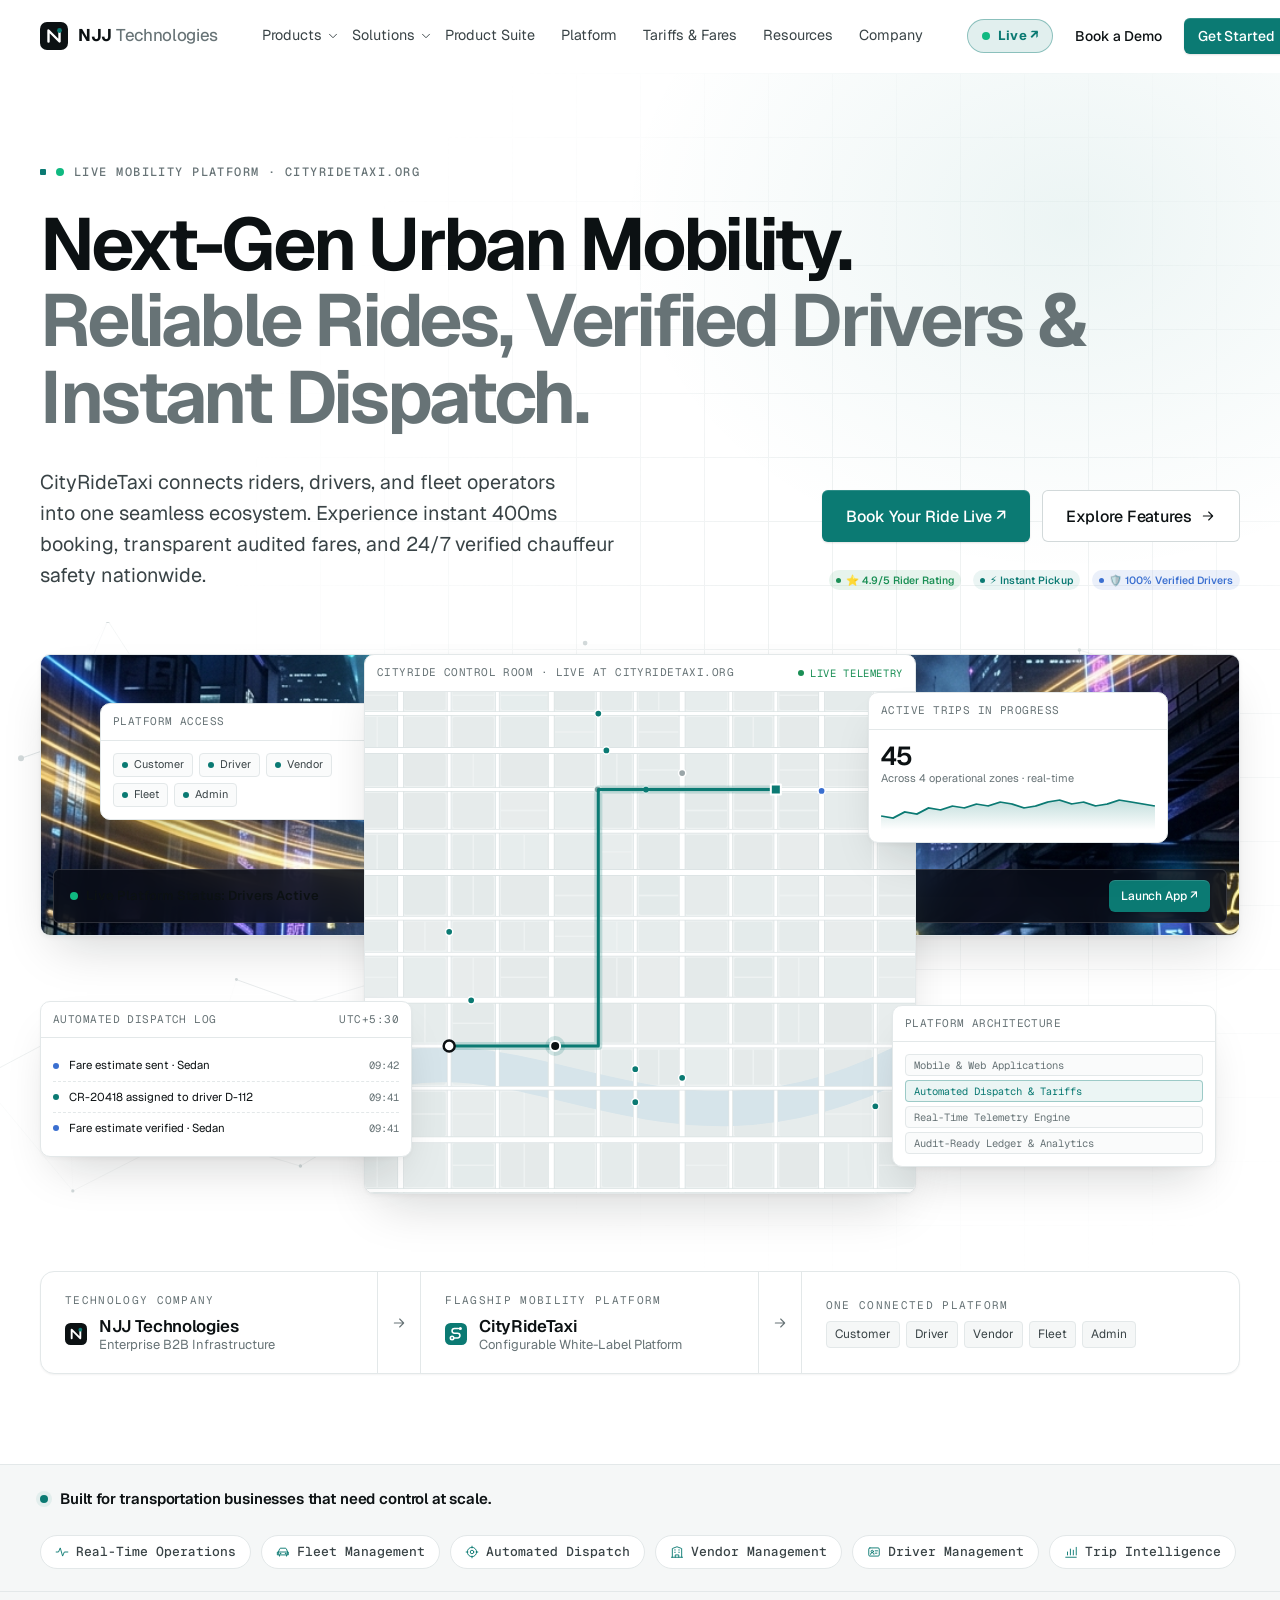
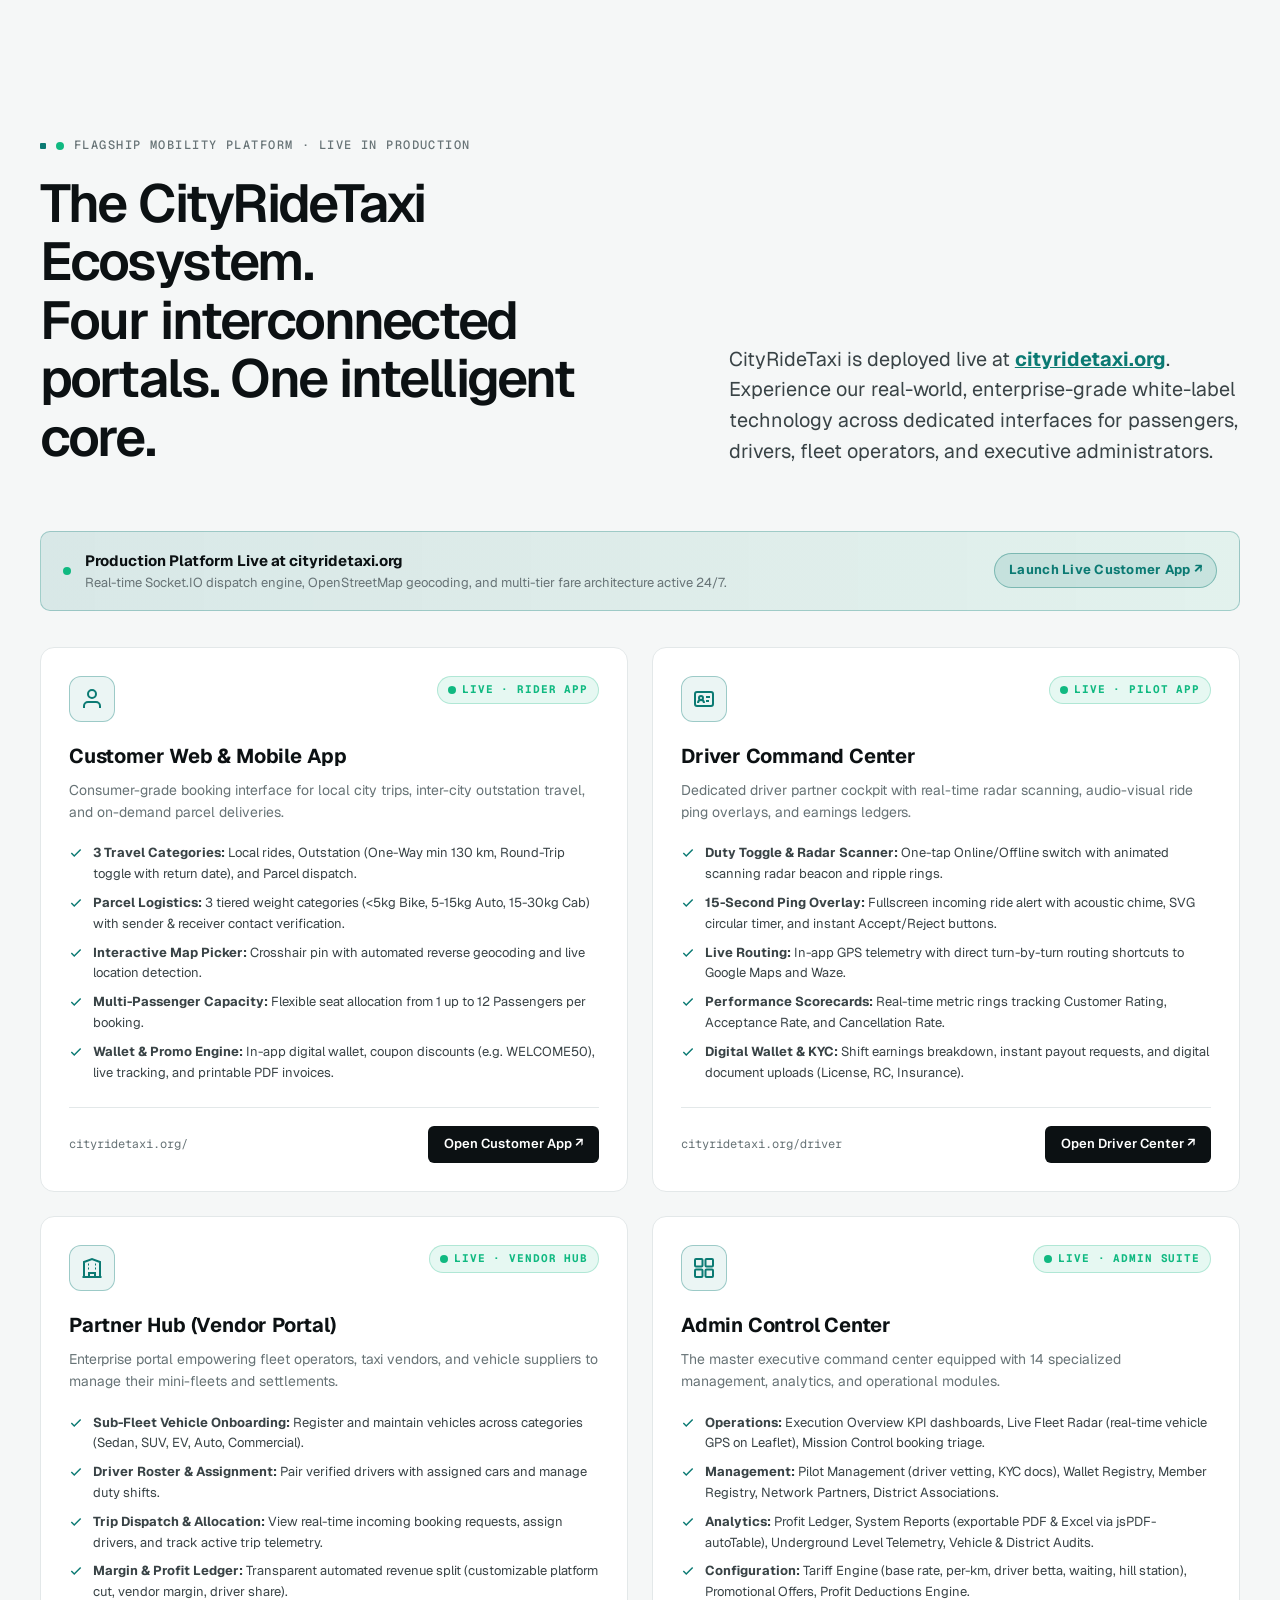
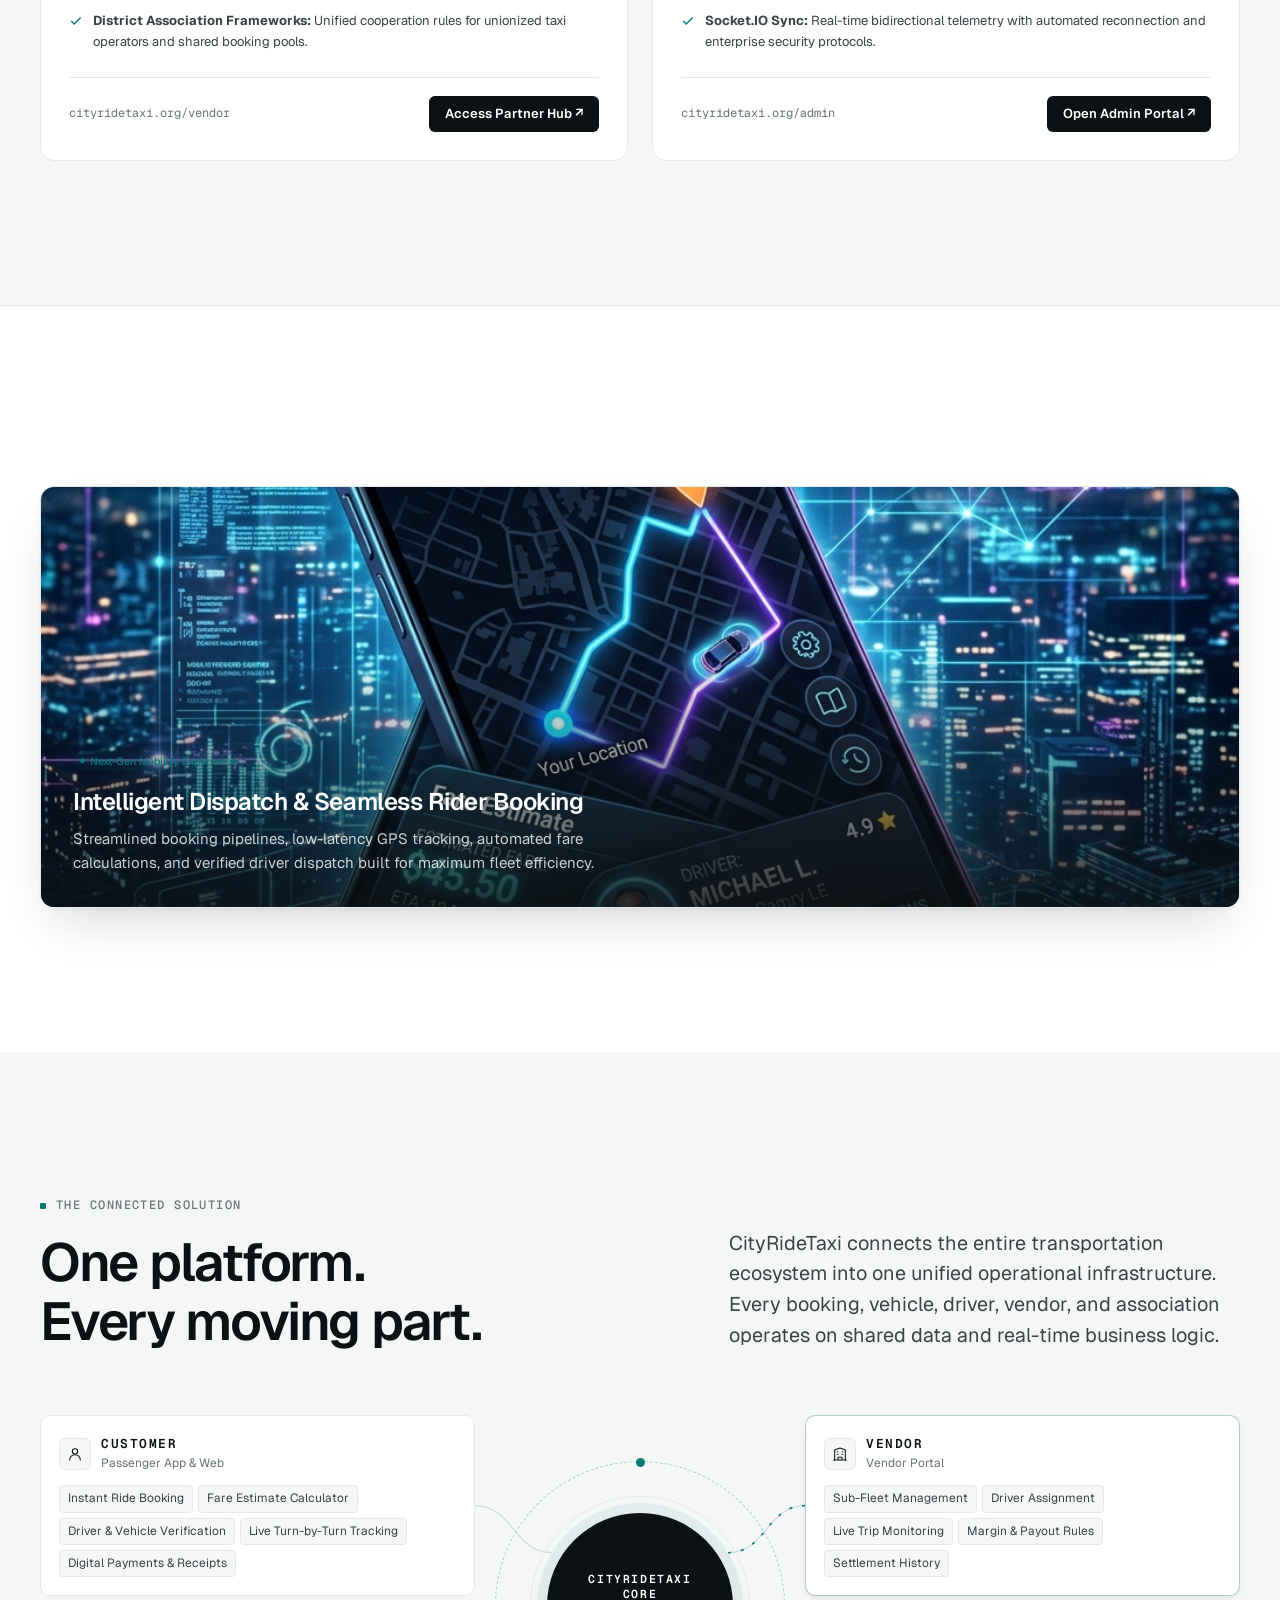
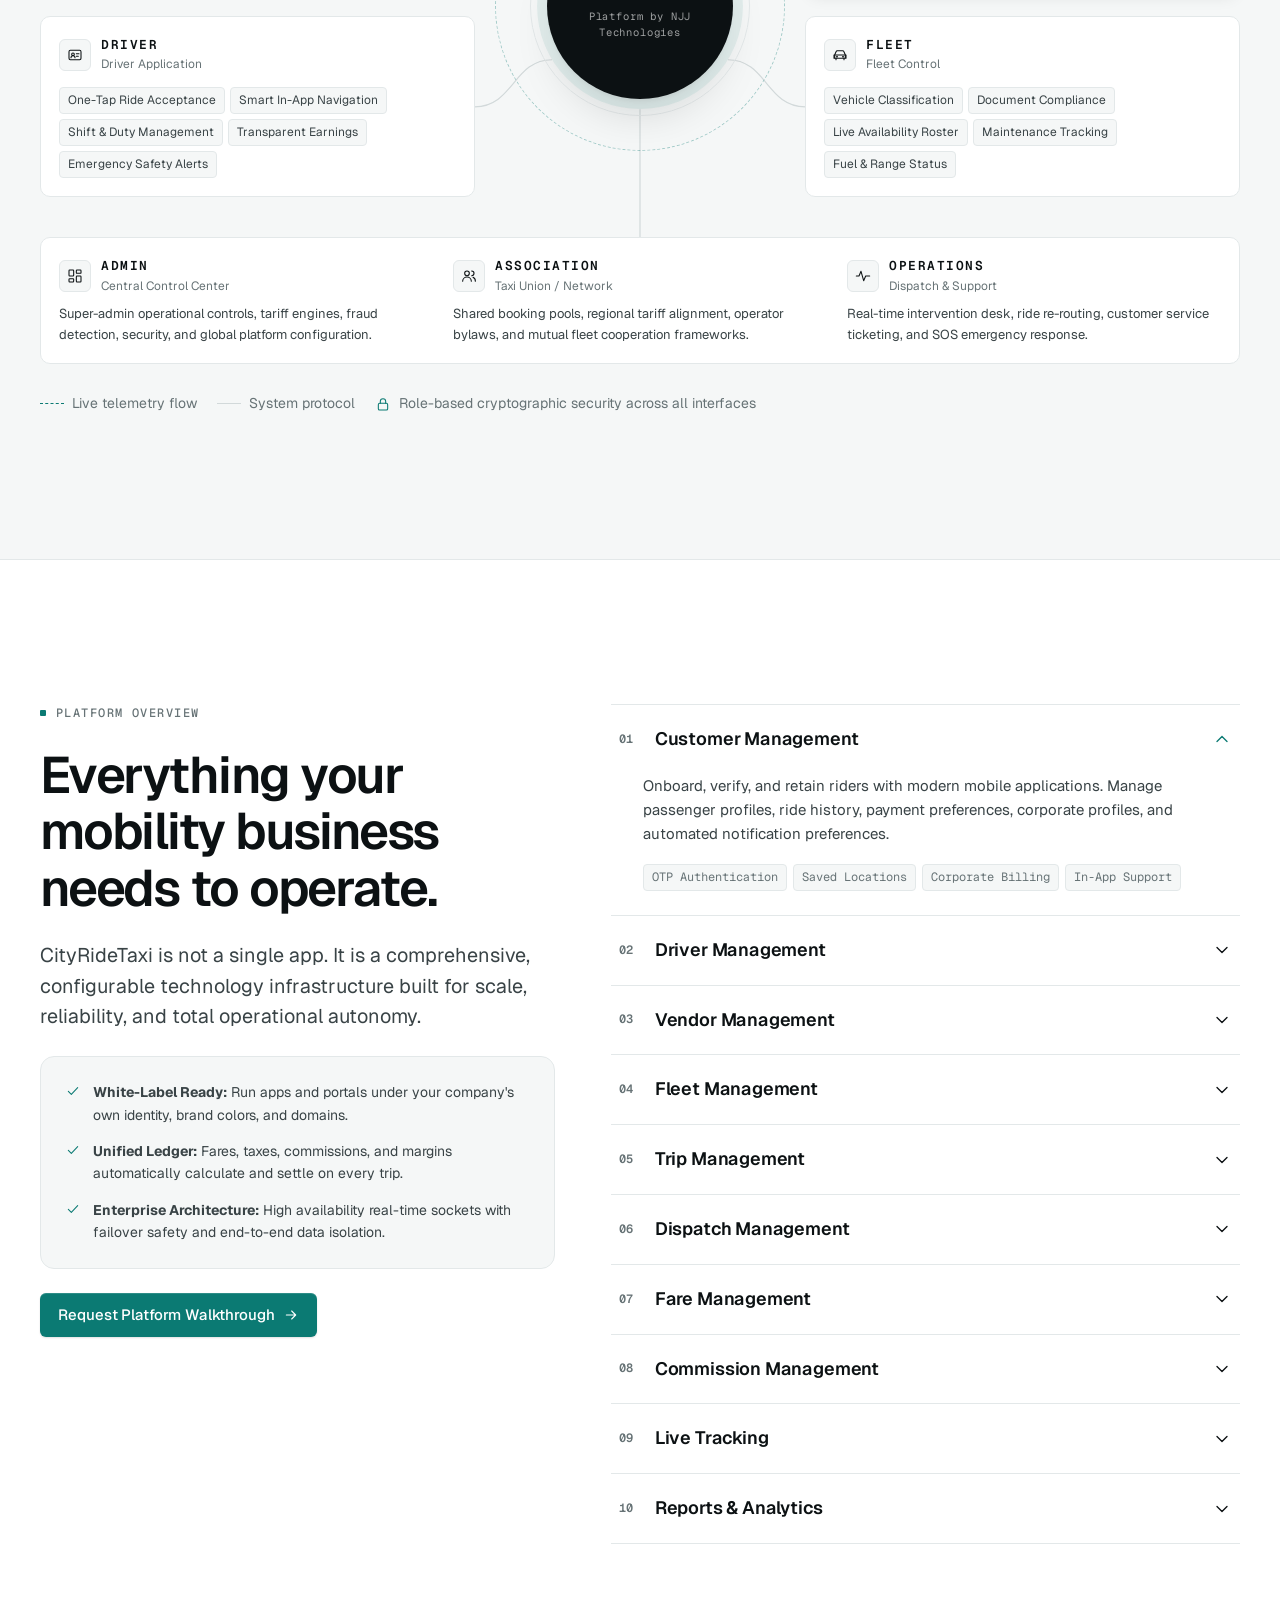
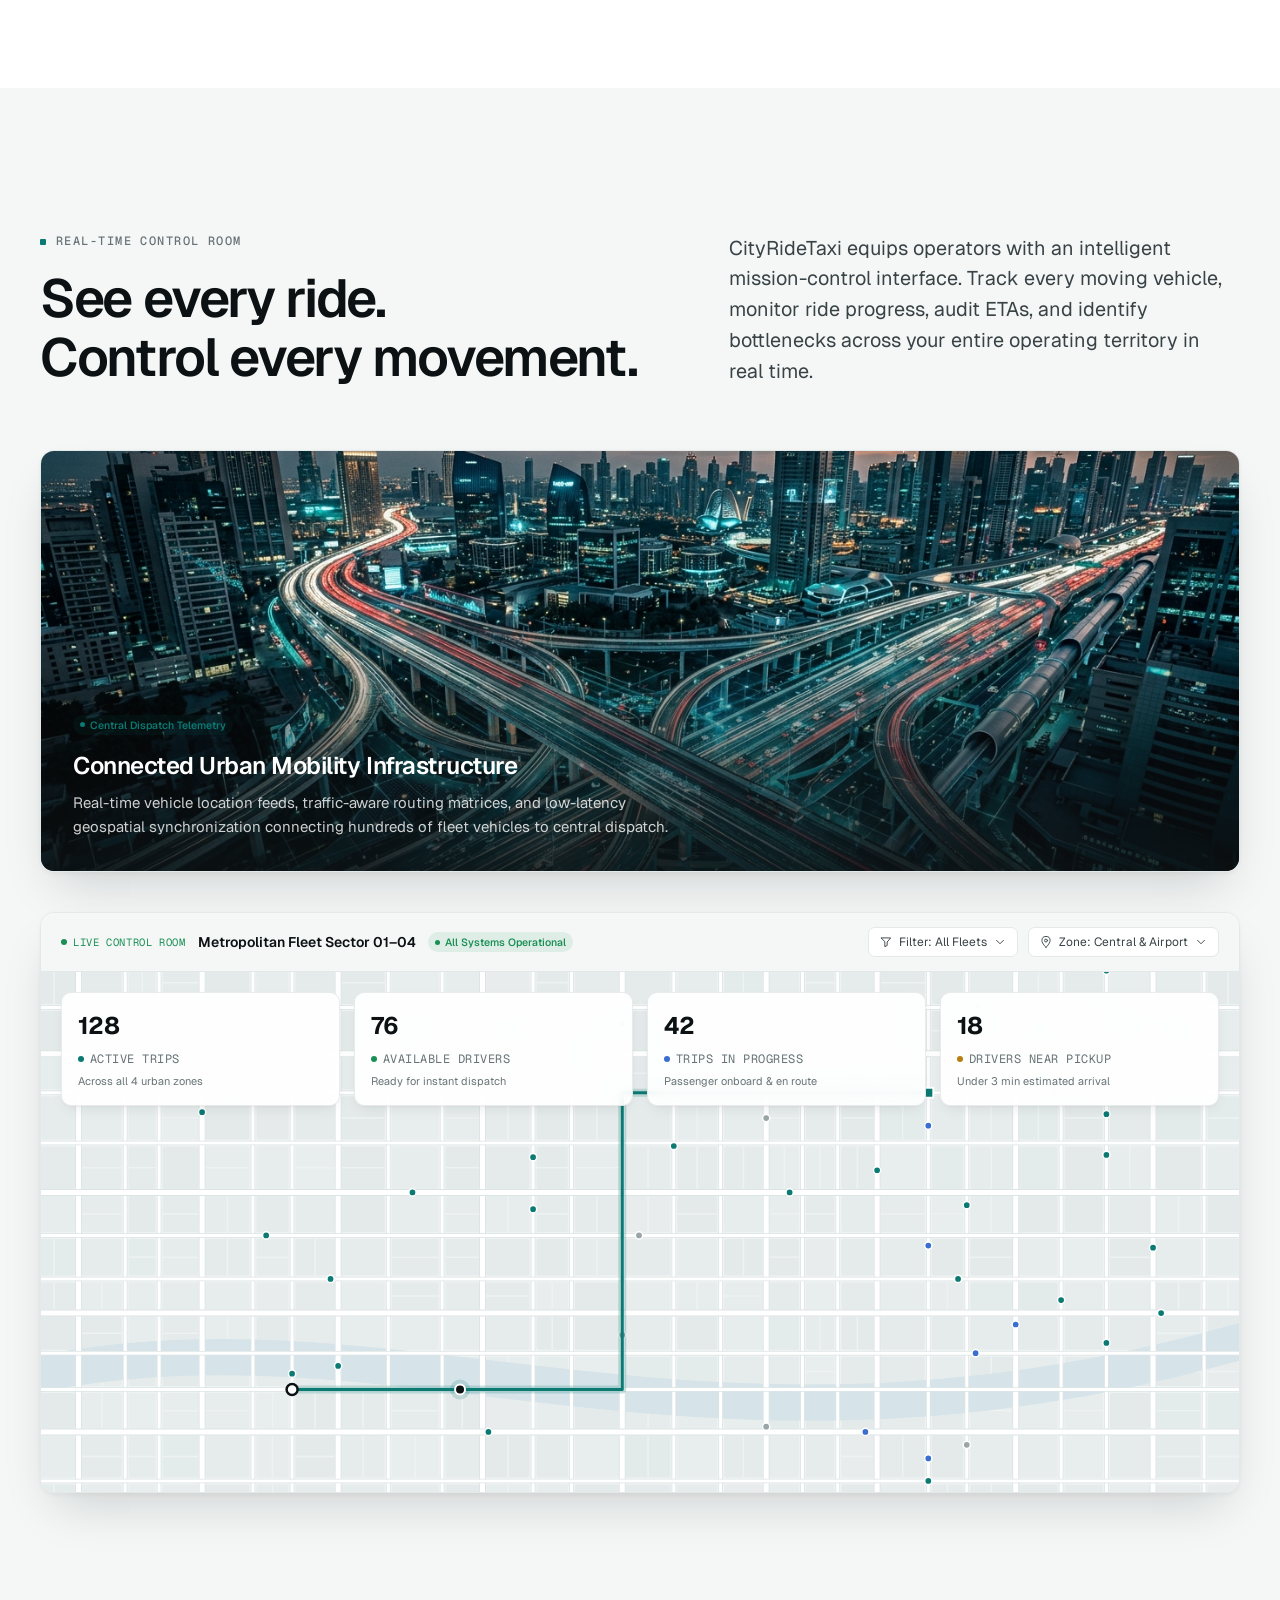
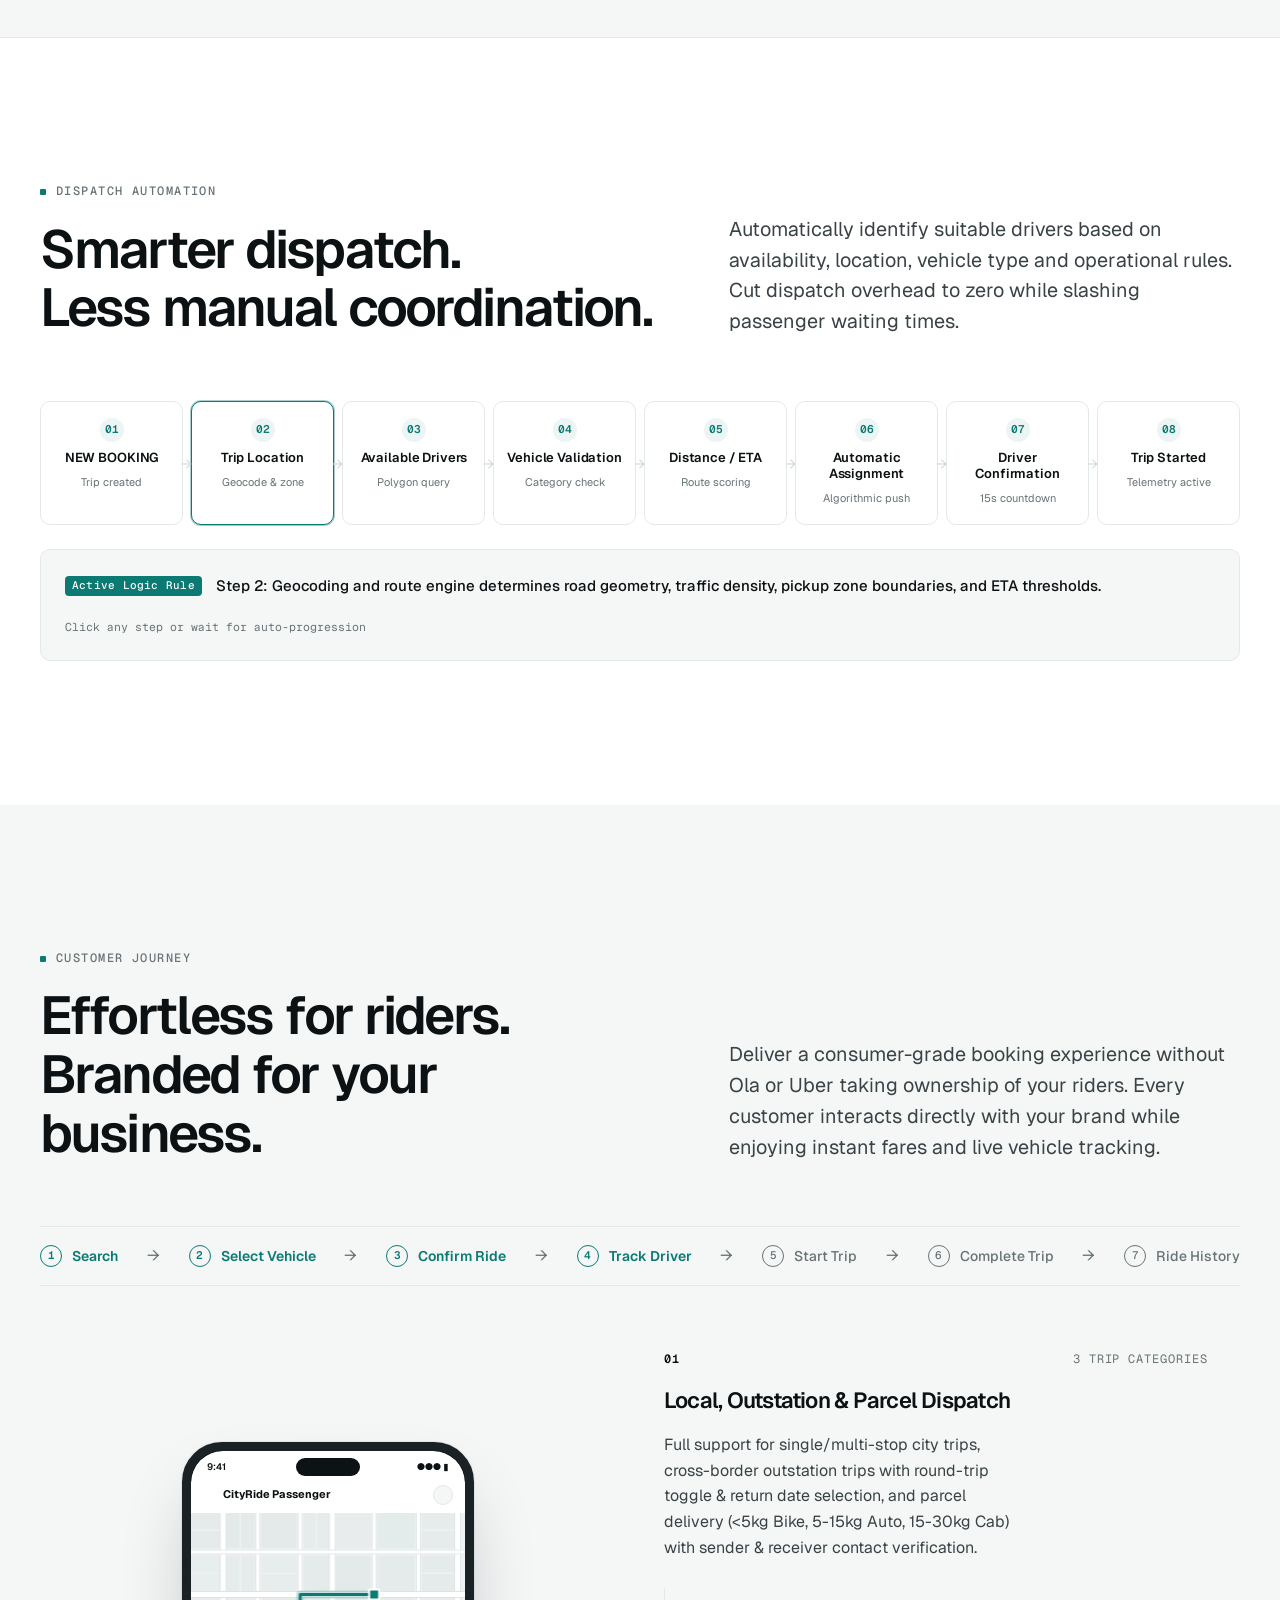
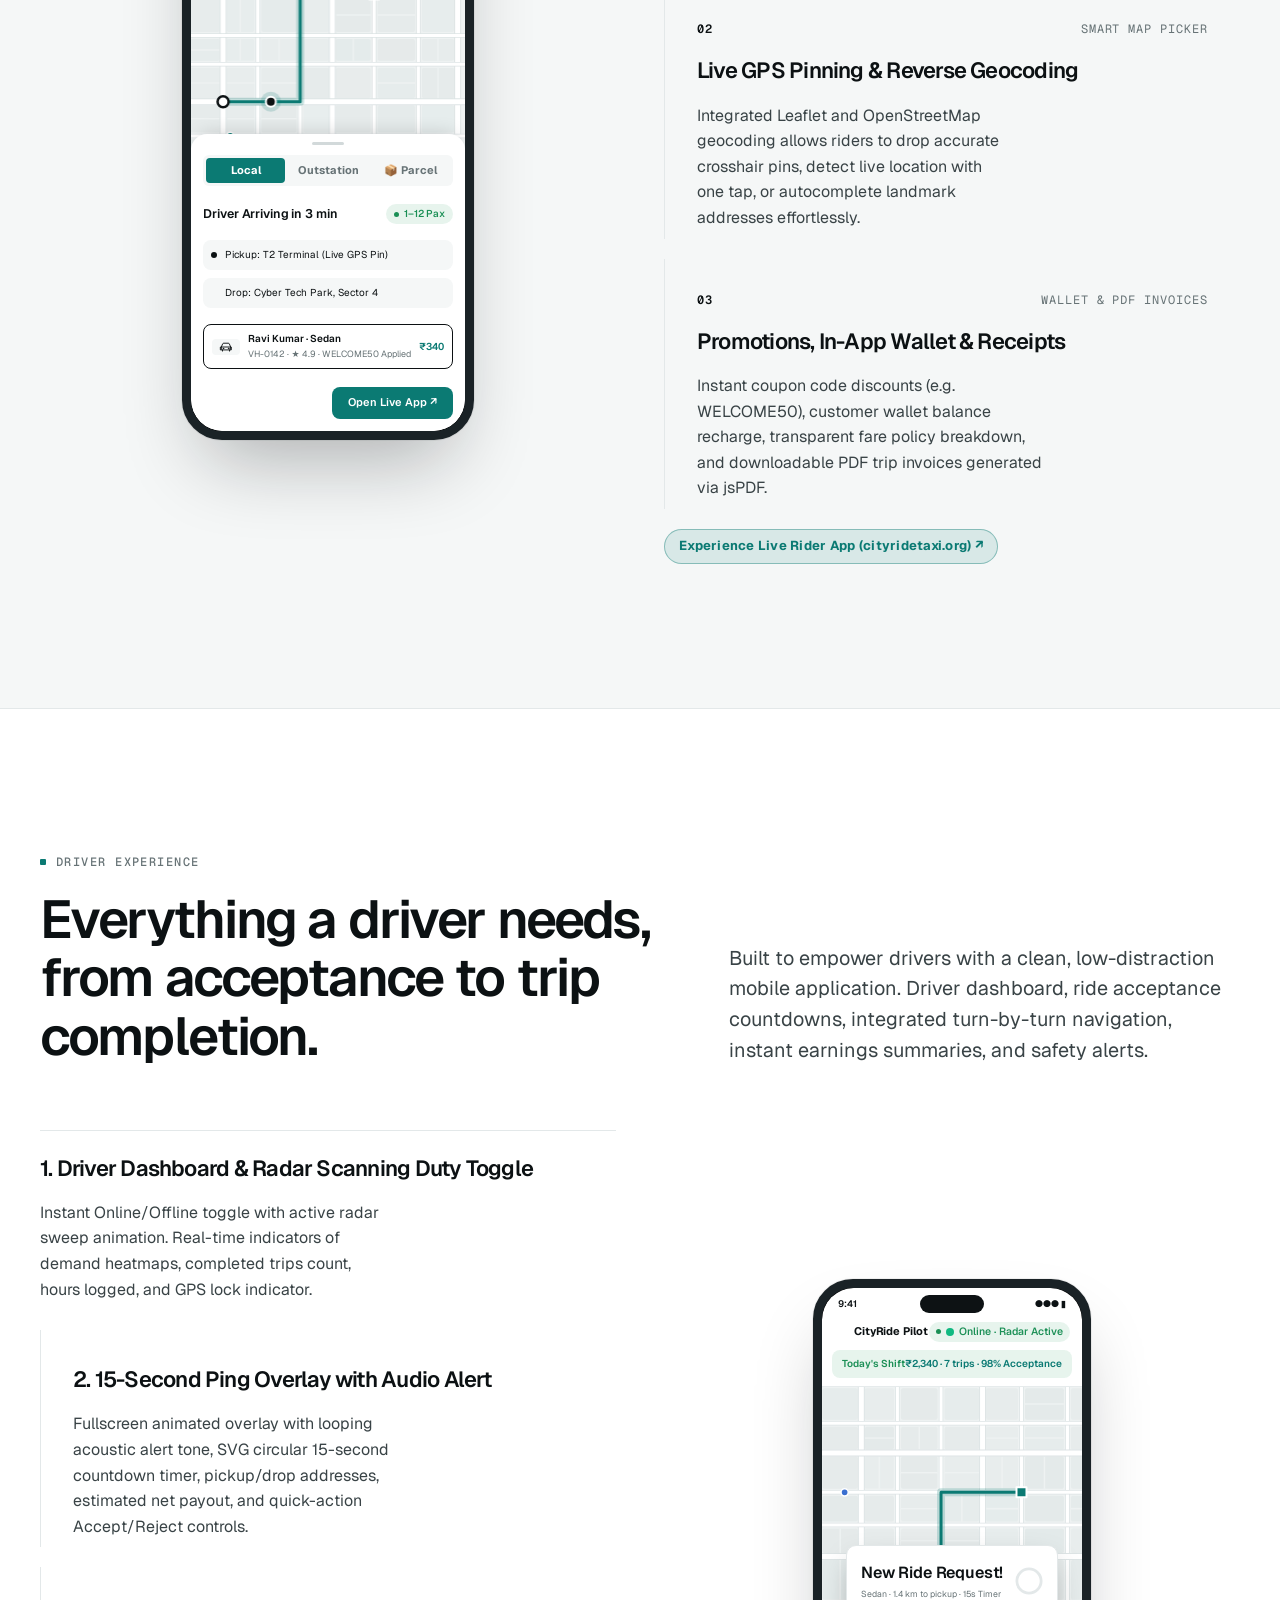
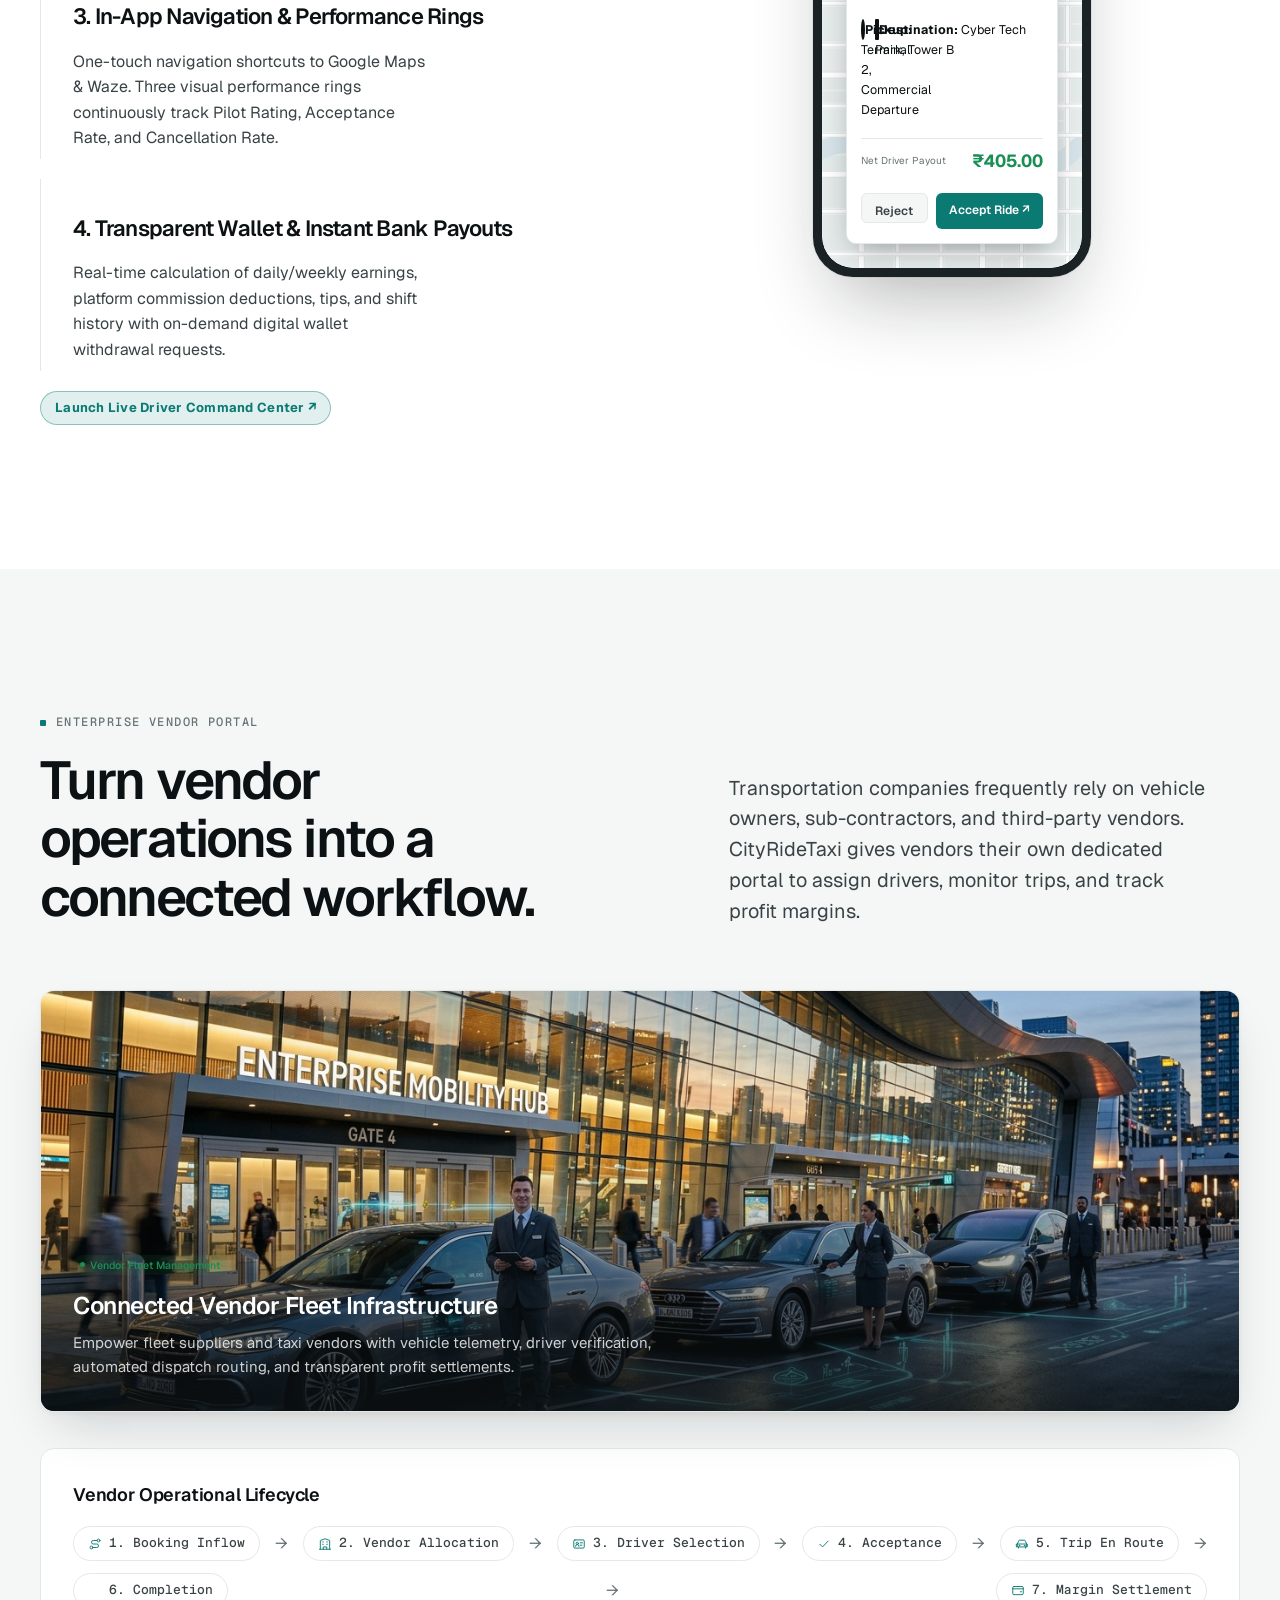
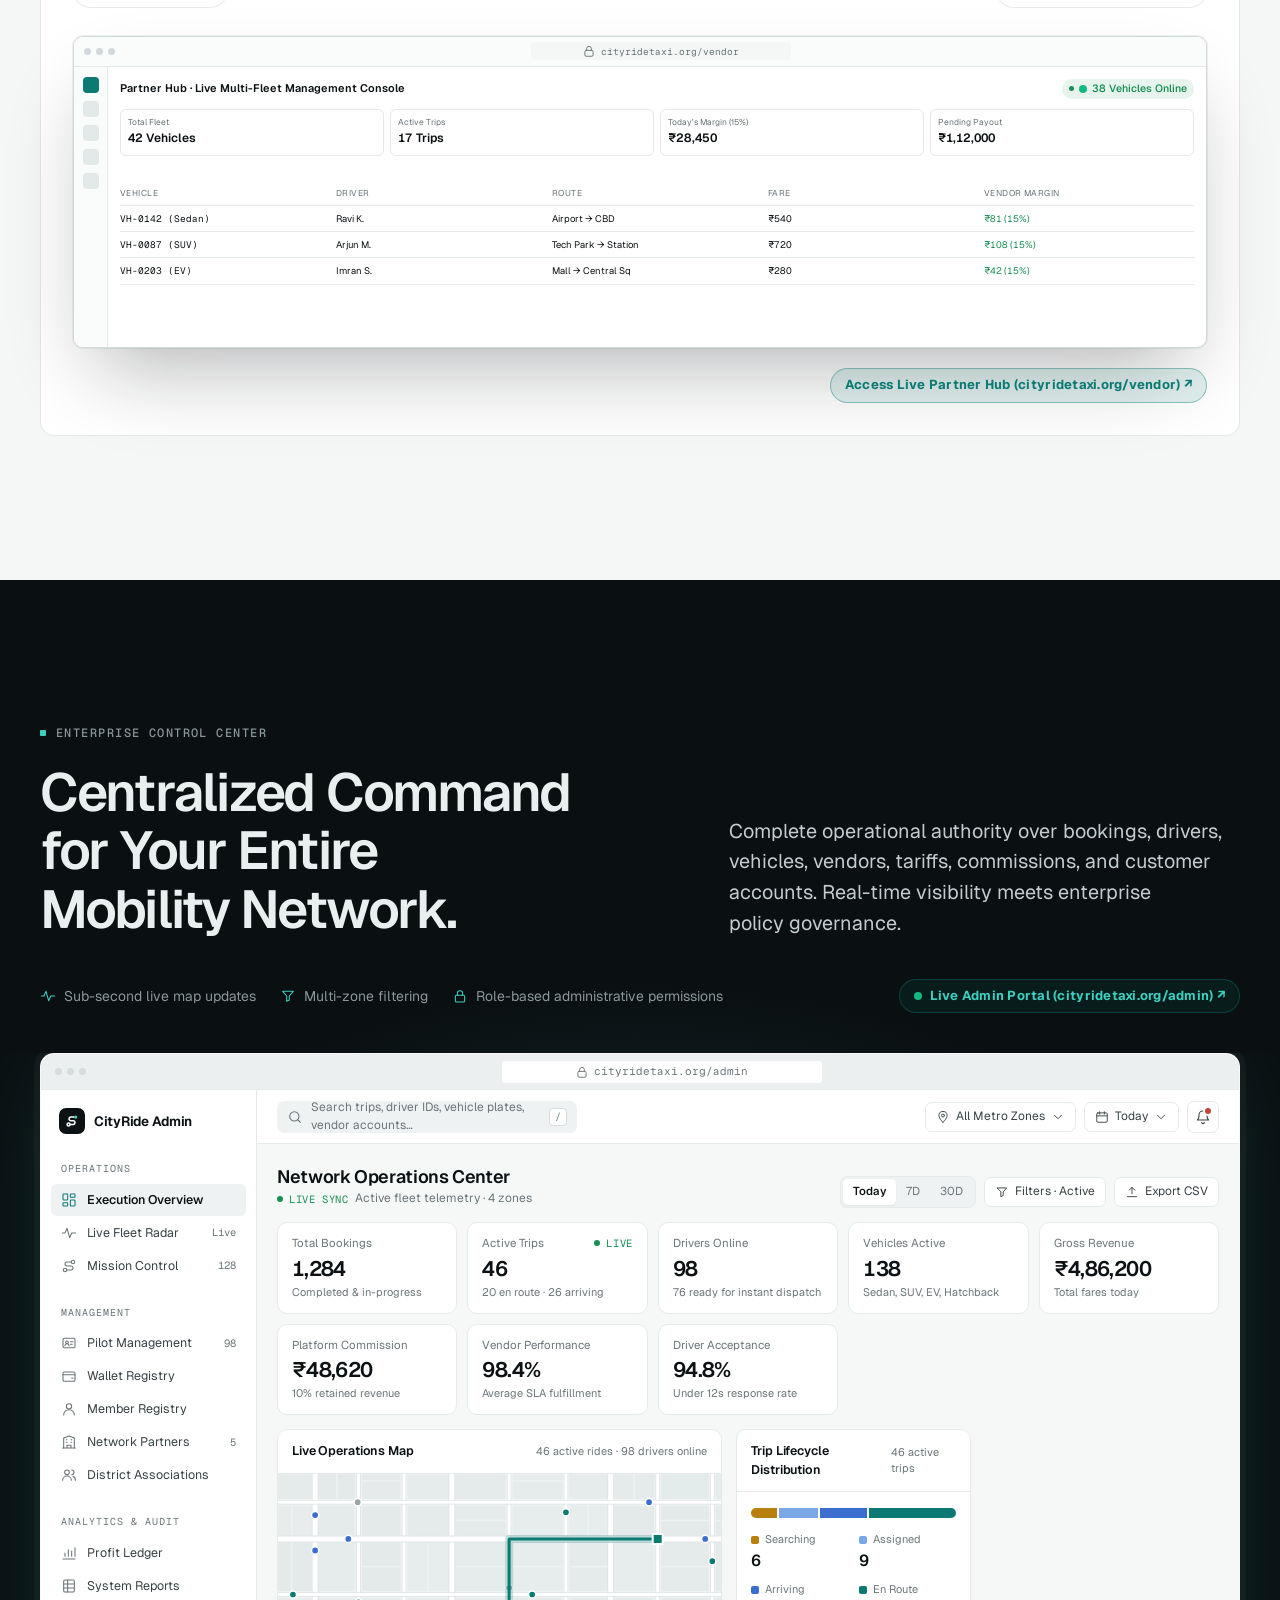
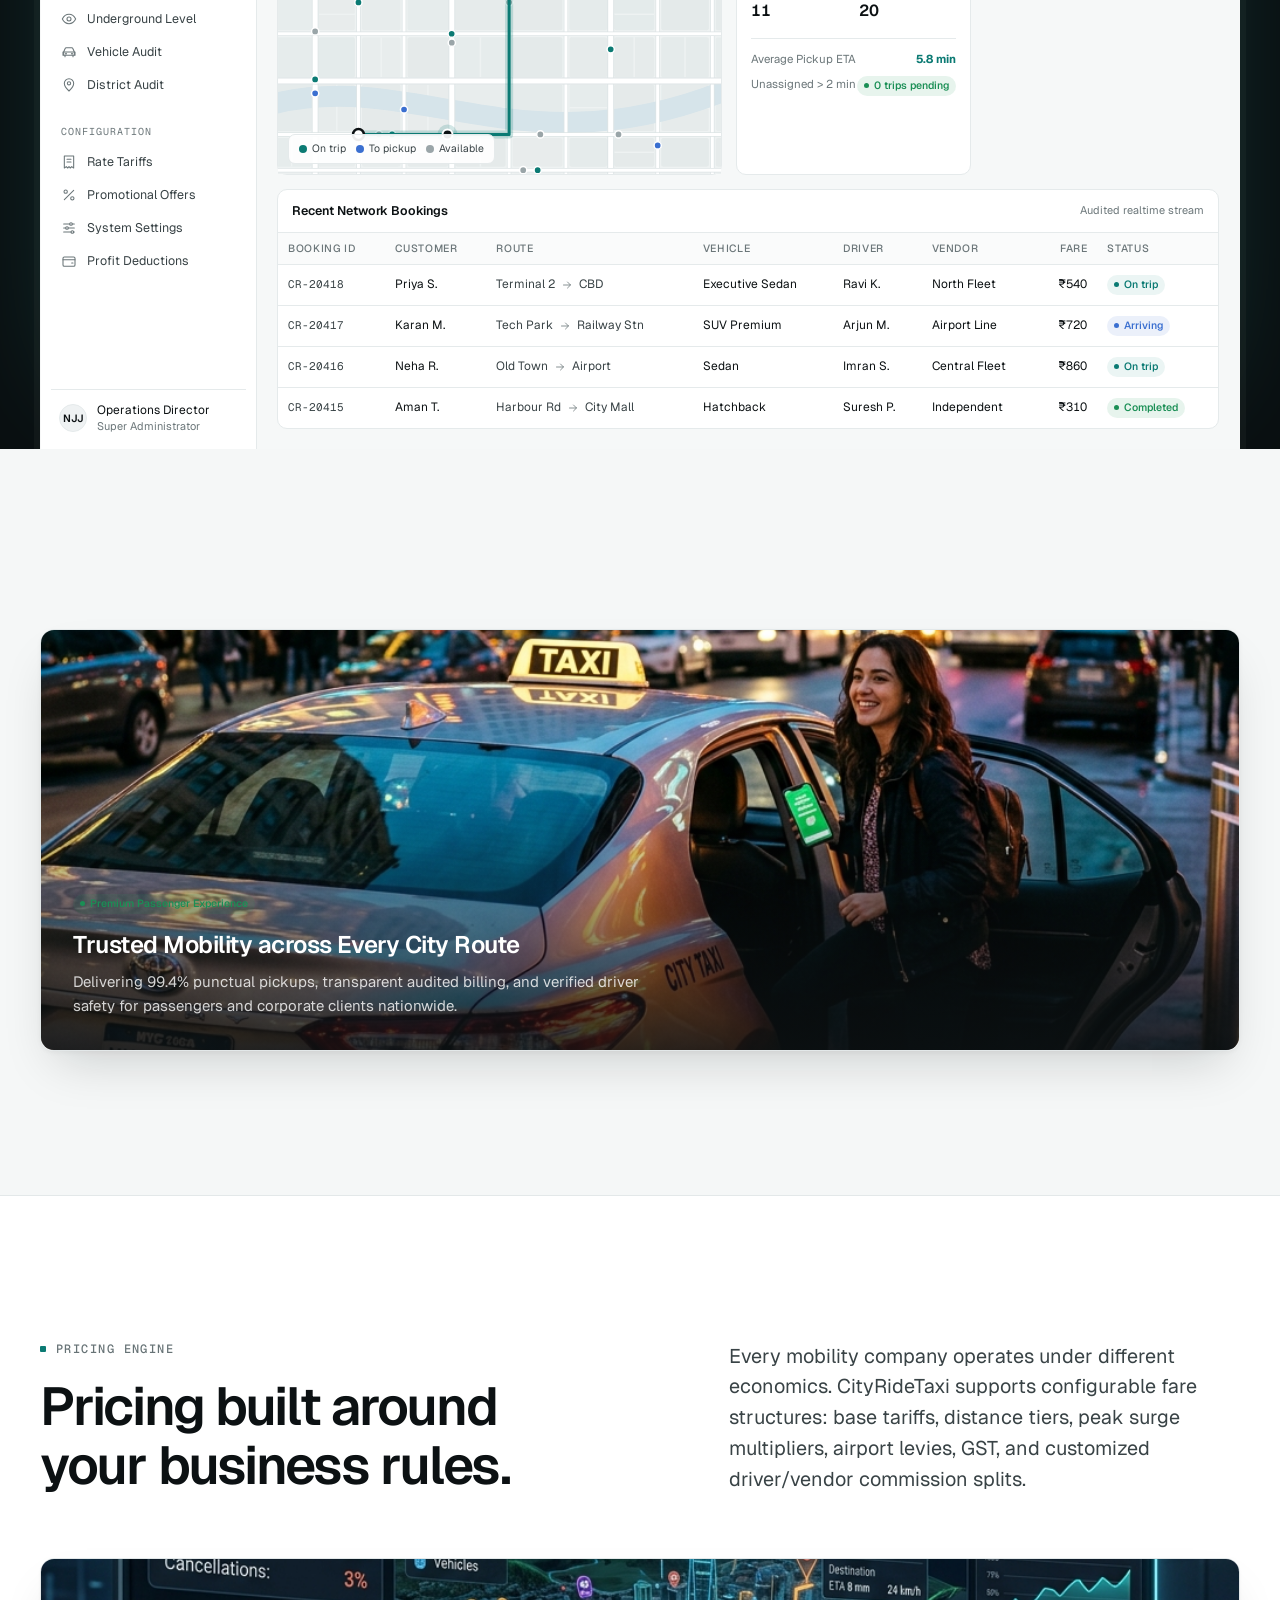
==== index.html @ 683dfd63 "Enhance hero section to attract customers with high-converting headline, trust badges, live app CTA " ====
<!doctype html>
<html lang="en">
<head>
<meta charset="utf-8">
<meta name="viewport" content="width=device-width, initial-scale=1, viewport-fit=cover">
<title>NJJ Technologies — CityRideTaxi Enterprise Mobility Platform</title>
<meta name="description" content="NJJ Technologies provides CityRideTaxi as a complete white-label taxi and mobility platform for businesses, fleet operators, vendors, associations, and transportation companies.">
<meta property="og:title" content="NJJ Technologies — CityRideTaxi Enterprise Mobility Platform">
<meta property="og:description" content="Intelligent mobility platform built for modern transportation businesses. Real-time operations, automated dispatch, fleet management, and white-label deployment.">
<meta property="og:type" content="website">
<meta name="theme-color" content="#0c1113">
<link rel="preconnect" href="https://fonts.googleapis.com">
<link rel="preconnect" href="https://fonts.gstatic.com" crossorigin>
<link rel="stylesheet" href="https://fonts.googleapis.com/css2?family=Geist:wght@300..800&family=Geist+Mono:wght@400;500;600&display=swap">
<link rel="stylesheet" href="assets/css/styles.css">
<script type="application/ld+json">
{
  "@context": "https://schema.org",
  "@type": "Organization",
  "name": "NJJ Technologies",
  "slogan": "Technology That Moves Businesses Forward.",
  "description": "Technology company building scalable digital platforms, enterprise software, automation systems and mobility technology.",
  "makesOffer": {
    "@type": "Offer",
    "itemOffered": {
      "@type": "SoftwareApplication",
      "name": "CityRideTaxi",
      "applicationCategory": "BusinessApplication",
      "description": "Intelligent mobility platform built for modern transportation businesses, fleet operators, vendors and associations."
    }
  }
}
</script>
</head>
<body>

<!-- ======================================================================
     INTRO SPLASH SCREEN
     ====================================================================== -->
<div id="introSplash" class="intro-splash" aria-hidden="true" role="presentation">
  <canvas id="introCanvas" class="intro-canvas"></canvas>

  <!-- Central brand panel -->
  <div class="intro-panel">
    <!-- Animated logo mark -->
    <div class="intro-logo-wrap">
      <svg class="intro-logo-svg" viewBox="0 0 56 56" aria-hidden="true">
        <defs>
          <linearGradient id="ig1" x1="0" y1="0" x2="1" y2="1">
            <stop offset="0%" stop-color="#0b7a73"/>
            <stop offset="100%" stop-color="#14b8aa"/>
          </linearGradient>
          <filter id="iglow">
            <feGaussianBlur stdDeviation="3" result="blur"/>
            <feMerge><feMergeNode in="blur"/><feMergeNode in="SourceGraphic"/></feMerge>
          </filter>
        </defs>
        <!-- Background rounded square -->
        <rect class="intro-logo-bg" x="1" y="1" width="54" height="54" rx="14" fill="#0c1113" stroke="url(#ig1)" stroke-width="1.5"/>
        <!-- N letter paths - drawn via stroke animation -->
        <path class="intro-logo-path" d="M15 39V17l22 22V17" fill="none" stroke="#e9eeef" stroke-width="4.5" stroke-linecap="round" stroke-linejoin="round"/>
        <!-- Accent dot -->
        <circle class="intro-logo-dot" cx="37" cy="17" r="4.5" fill="url(#ig1)" filter="url(#iglow)"/>
      </svg>
      <!-- Ripple ring -->
      <div class="intro-ripple intro-ripple-1"></div>
      <div class="intro-ripple intro-ripple-2"></div>
    </div>

    <!-- Brand name -->
    <div class="intro-brand">
      <span class="intro-brand-njj">NJJ</span>
      <span class="intro-brand-sep"></span>
      <span class="intro-brand-sub">Technologies</span>
    </div>

    <!-- Tagline typing text -->
    <div class="intro-tagline">
      <span id="introTyping" class="intro-typing"></span><span class="intro-cursor">|</span>
    </div>

    <!-- Progress bar -->
    <div class="intro-progress-track">
      <div id="introProgress" class="intro-progress-bar"></div>
    </div>

    <!-- Product label -->
    <div class="intro-product">
      <span class="intro-product-dot"></span>
      <span>Powering <strong>CityRideTaxi</strong> Enterprise Platform</span>
    </div>
  </div>

  <!-- Corner accent lines -->
  <div class="intro-corner intro-corner-tl"></div>
  <div class="intro-corner intro-corner-tr"></div>
  <div class="intro-corner intro-corner-bl"></div>
  <div class="intro-corner intro-corner-br"></div>
</div>

<!-- ======================================================================
     Icon sprite
     ====================================================================== -->
<svg width="0" height="0" style="position:absolute" aria-hidden="true">
  <defs>
    <symbol id="i-arrow" viewBox="0 0 24 24"><path d="M5 12h14M13 6l6 6-6 6"/></symbol>
    <symbol id="i-chev" viewBox="0 0 24 24"><path d="M6 9l6 6 6-6"/></symbol>
    <symbol id="i-menu" viewBox="0 0 24 24"><path d="M4 7h16M4 12h16M4 17h16"/></symbol>
    <symbol id="i-close" viewBox="0 0 24 24"><path d="M6 6l12 12M18 6L6 18"/></symbol>
    <symbol id="i-dispatch" viewBox="0 0 24 24"><circle cx="12" cy="12" r="8"/><circle cx="12" cy="12" r="3"/><path d="M12 2v3M12 19v3M2 12h3M19 12h3"/></symbol>
    <symbol id="i-pin" viewBox="0 0 24 24"><path d="M12 21s-7-6.2-7-11.5A7 7 0 0 1 19 9.5C19 14.8 12 21 12 21z"/><circle cx="12" cy="9.5" r="2.5"/></symbol>
    <symbol id="i-fare" viewBox="0 0 24 24"><path d="M5 3h14v18l-3-2-2 2-2-2-2 2-2-2-3 2z"/><path d="M9 8h6M9 12h6"/></symbol>
    <symbol id="i-car" viewBox="0 0 24 24"><path d="M4 16v-4l2.2-5.2A2 2 0 0 1 8 5.5h8a2 2 0 0 1 1.8 1.3L20 12v4"/><path d="M3 12h18v5H3z"/><path d="M6 17v2M18 17v2"/><circle cx="7.5" cy="14.5" r=".6"/><circle cx="16.5" cy="14.5" r=".6"/></symbol>
    <symbol id="i-vendor" viewBox="0 0 24 24"><path d="M4 21V6l8-3 8 3v15"/><path d="M9 21v-4h6v4M8 8.5h1M15 8.5h1M8 12.5h1M15 12.5h1M2.5 21h19"/></symbol>
    <symbol id="i-percent" viewBox="0 0 24 24"><path d="M19 5L5 19"/><circle cx="7" cy="7" r="2.5"/><circle cx="17" cy="17" r="2.5"/></symbol>
    <symbol id="i-route" viewBox="0 0 24 24"><circle cx="6" cy="18" r="2.5"/><circle cx="18" cy="6" r="2.5"/><path d="M8.5 18H15a3 3 0 0 0 0-6H9a3 3 0 0 1 0-6h6.5"/></symbol>
    <symbol id="i-chart" viewBox="0 0 24 24"><path d="M3 21h18M6 17v-5M11 17V7M16 17v-8M21 17V4"/></symbol>
    <symbol id="i-brand" viewBox="0 0 24 24"><path d="M12 3l2.5 6.5L21 12l-6.5 2.5L12 21l-2.5-6.5L3 12l6.5-2.5z"/></symbol>
    <symbol id="i-sliders" viewBox="0 0 24 24"><path d="M4 6h9M17 6h3M4 12h3M11 12h9M4 18h11M19 18h1"/><circle cx="15" cy="6" r="2"/><circle cx="9" cy="12" r="2"/><circle cx="17" cy="18" r="2"/></symbol>
    <symbol id="i-db" viewBox="0 0 24 24"><ellipse cx="12" cy="5.5" rx="8" ry="2.8"/><path d="M4 5.5v13c0 1.5 3.6 2.8 8 2.8s8-1.3 8-2.8v-13"/><path d="M4 12c0 1.5 3.6 2.8 8 2.8s8-1.3 8-2.8"/></symbol>
    <symbol id="i-pulse" viewBox="0 0 24 24"><path d="M2 12h4l3-7 4 14 3-7h6"/></symbol>
    <symbol id="i-blocks" viewBox="0 0 24 24"><rect x="3" y="3" width="7.5" height="7.5" rx="1"/><rect x="13.5" y="3" width="7.5" height="7.5" rx="1"/><rect x="3" y="13.5" width="7.5" height="7.5" rx="1"/><rect x="13.5" y="13.5" width="7.5" height="7.5" rx="1"/></symbol>
    <symbol id="i-scale" viewBox="0 0 24 24"><path d="M4 20L20 4M14 4h6v6M4 14v6h6"/></symbol>
    <symbol id="i-link" viewBox="0 0 24 24"><path d="M10 14a4 4 0 0 0 5.7 0l3-3a4 4 0 0 0-5.7-5.7l-1 1"/><path d="M14 10a4 4 0 0 0-5.7 0l-3 3a4 4 0 0 0 5.7 5.7l1-1"/></symbol>
    <symbol id="i-lock" viewBox="0 0 24 24"><rect x="5" y="11" width="14" height="10" rx="2"/><path d="M8 11V8a4 4 0 0 1 8 0v3"/></symbol>
    <symbol id="i-call" viewBox="0 0 24 24"><path d="M5 4h4l2 5-2.5 1.5a11 11 0 0 0 5 5L15 13l5 2v4a2 2 0 0 1-2 2A16 16 0 0 1 3 6a2 2 0 0 1 2-2"/></symbol>
    <symbol id="i-sheet" viewBox="0 0 24 24"><rect x="4" y="3" width="16" height="18" rx="2"/><path d="M4 9h16M4 15h16M10 3v18"/></symbol>
    <symbol id="i-calc" viewBox="0 0 24 24"><rect x="5" y="3" width="14" height="18" rx="2"/><path d="M8 7h8M8 11h.01M12 11h.01M16 11h.01M8 15h.01M12 15h.01M16 15h.01"/></symbol>
    <symbol id="i-users" viewBox="0 0 24 24"><circle cx="9" cy="8" r="3.5"/><path d="M2.5 20a6.5 6.5 0 0 1 13 0M16 4.5a3.5 3.5 0 0 1 0 7M18 14a6 6 0 0 1 3.5 6"/></symbol>
    <symbol id="i-eye" viewBox="0 0 24 24"><path d="M2 12s3.5-7 10-7 10 7 10 7-3.5 7-10 7S2 12 2 12z"/><circle cx="12" cy="12" r="3"/></symbol>
    <symbol id="i-check" viewBox="0 0 24 24"><path d="M5 12.5l4.5 4.5L19 7"/></symbol>
    <symbol id="i-search" viewBox="0 0 24 24"><circle cx="11" cy="11" r="7"/><path d="M20 20l-3.5-3.5"/></symbol>
    <symbol id="i-bell" viewBox="0 0 24 24"><path d="M6 9a6 6 0 0 1 12 0c0 6 2.5 7.5 2.5 7.5h-17S6 15 6 9M10 20a2 2 0 0 0 4 0"/></symbol>
    <symbol id="i-cal" viewBox="0 0 24 24"><rect x="3" y="5" width="18" height="16" rx="2"/><path d="M3 10h18M8 3v4M16 3v4"/></symbol>
    <symbol id="i-filter" viewBox="0 0 24 24"><path d="M4 5h16l-6 7v6l-4 2v-8z"/></symbol>
    <symbol id="i-plane" viewBox="0 0 24 24"><path d="M21 15.5v-2l-8-5V4a1.5 1.5 0 0 0-3 0v4.5l-8 5v2l8-2.5V18l-2 1.5V21l3.5-1 3.5 1v-1.5L13 18v-5z"/></symbol>
    <symbol id="i-case" viewBox="0 0 24 24"><rect x="3" y="7" width="18" height="13" rx="2"/><path d="M8 7V5a2 2 0 0 1 2-2h4a2 2 0 0 1 2 2v2M3 13h18"/></symbol>
    <symbol id="i-globe" viewBox="0 0 24 24"><circle cx="12" cy="12" r="9"/><path d="M3 12h18M12 3a14 14 0 0 1 0 18M12 3a14 14 0 0 0 0 18"/></symbol>
    <symbol id="i-rocket" viewBox="0 0 24 24"><path d="M5 15c-1.5 1.5-2 5-2 5s3.5-.5 5-2M9 15l-3-3c1-4 4-8 12-9-1 8-5 11-9 12z"/><circle cx="14.5" cy="9.5" r="1.5"/></symbol>
    <symbol id="i-grid" viewBox="0 0 24 24"><rect x="3" y="3" width="7" height="9" rx="1"/><rect x="14" y="3" width="7" height="5" rx="1"/><rect x="14" y="12" width="7" height="9" rx="1"/><rect x="3" y="16" width="7" height="5" rx="1"/></symbol>
    <symbol id="i-user" viewBox="0 0 24 24"><circle cx="12" cy="8" r="4"/><path d="M4 21a8 8 0 0 1 16 0"/></symbol>
    <symbol id="i-idcard" viewBox="0 0 24 24"><rect x="3" y="5" width="18" height="14" rx="2"/><circle cx="9" cy="11" r="2"/><path d="M6 16a3 3 0 0 1 6 0M14 10h4M14 14h3"/></symbol>
    <symbol id="i-wallet" viewBox="0 0 24 24"><rect x="3" y="6" width="18" height="14" rx="2"/><path d="M3 10h18M16 15h2"/></symbol>
    <symbol id="i-pulse" viewBox="0 0 24 24"><path d="M2 12h4l3-7 4 14 3-7h6"/></symbol>
    <symbol id="i-code" viewBox="0 0 24 24"><path d="M8 7l-5 5 5 5M16 7l5 5-5 5M14 4l-4 16"/></symbol>
    <symbol id="i-layers" viewBox="0 0 24 24"><path d="M12 3l9 5-9 5-9-5z"/><path d="M3 13l9 5 9-5"/></symbol>
    <symbol id="i-shield" viewBox="0 0 24 24"><path d="M12 22s8-4 8-10V5l-8-3-8 3v7c0 6 8 10 8 10z"/></symbol>
    <symbol id="i-export" viewBox="0 0 24 24"><path d="M12 4v11M7 9l5-5 5 5M4 20h16"/></symbol>
    <symbol id="i-alert" viewBox="0 0 24 24"><circle cx="12" cy="12" r="9"/><path d="M12 7.5v5.5M12 16.5h.01"/></symbol>
  </defs>
</svg>

<a class="skip" href="#main">Skip to content</a>

<!-- ======================================================================
     3. HEADER / NAVIGATION
     ====================================================================== -->
<header class="nav" id="nav">
  <div class="container nav-inner">
    <a class="logo" href="#top" aria-label="NJJ Technologies home">
      <svg class="logo-mark" viewBox="0 0 28 28" aria-hidden="true">
        <rect width="28" height="28" rx="7" fill="var(--fg)"/>
        <path d="M8.5 19.5V8.5l11 11V8.5" fill="none" stroke="var(--bg)" stroke-width="2.4" stroke-linecap="round" stroke-linejoin="round"/>
        <circle cx="19.5" cy="8.5" r="2.4" fill="var(--accent)"/>
      </svg>
      <span class="logo-word"><b>NJJ</b><span>Technologies</span></span>
    </a>

    <nav class="nav-links" aria-label="Primary">
      <div class="nav-item" data-dropdown>
        <button class="nav-link" aria-expanded="false" aria-controls="dd-products">Products <svg class="icon icon-xs chev"><use href="#i-chev"/></svg></button>
        <div class="dropdown" id="dd-products" role="menu">
          <div class="dd-label">Flagship Mobility Platform</div>
          <a class="dd-link" href="#cityride" role="menuitem">
            <span class="dd-ic"><svg class="icon"><use href="#i-route"/></svg></span>
            <span><span class="dd-title">CityRideTaxi <span class="tag">B2B Platform</span></span><span class="dd-desc">Complete mobility OS with live apps: Passenger, Driver, Vendor &amp; Admin.</span></span>
          </a>
          <div class="dd-label">Live Deployed Portals</div>
          <a class="dd-link" href="https://cityridetaxi.org/" target="_blank" rel="noopener" role="menuitem">
            <span class="dd-ic"><svg class="icon"><use href="#i-user"/></svg></span>
            <span><span class="dd-title">Customer Web &amp; PWA ↗</span><span class="dd-desc">Live passenger booking, parcel dispatch, outstation round-trips &amp; wallet.</span></span>
          </a>
          <a class="dd-link" href="https://cityridetaxi.org/driver" target="_blank" rel="noopener" role="menuitem">
            <span class="dd-ic"><svg class="icon"><use href="#i-idcard"/></svg></span>
            <span><span class="dd-title">Driver Command Center ↗</span><span class="dd-desc">Pilot radar scanner, 15s audio ride ping overlay &amp; turn-by-turn navigation.</span></span>
          </a>
          <a class="dd-link" href="https://cityridetaxi.org/vendor" target="_blank" rel="noopener" role="menuitem">
            <span class="dd-ic"><svg class="icon"><use href="#i-vendor"/></svg></span>
            <span><span class="dd-title">Partner Hub (Vendor) ↗</span><span class="dd-desc">Fleet operator dashboard, sub-fleet driver assignment &amp; profit ledgers.</span></span>
          </a>
          <a class="dd-link" href="https://cityridetaxi.org/admin" target="_blank" rel="noopener" role="menuitem">
            <span class="dd-ic"><svg class="icon"><use href="#i-grid"/></svg></span>
            <span><span class="dd-title">Admin Control Center ↗</span><span class="dd-desc">14 operational modules: live radar, tariffs, audit &amp; dispatch oversight.</span></span>
          </a>
        </div>
      </div>

      <div class="nav-item" data-dropdown>
        <button class="nav-link" aria-expanded="false" aria-controls="dd-solutions">Solutions <svg class="icon icon-xs chev"><use href="#i-chev"/></svg></button>
        <div class="dropdown" id="dd-solutions" role="menu">
          <a class="dd-link" href="#use-cases" role="menuitem"><span class="dd-ic"><svg class="icon"><use href="#i-car"/></svg></span><span><span class="dd-title">Taxi Operators</span><span class="dd-desc">Independent taxi companies launching branded digital apps.</span></span></a>
          <a class="dd-link" href="#use-cases" role="menuitem"><span class="dd-ic"><svg class="icon"><use href="#i-sliders"/></svg></span><span><span class="dd-title">Fleet Owners</span><span class="dd-desc">Centralized vehicle tracking, driver shift management &amp; telemetry.</span></span></a>
          <a class="dd-link" href="#vendor-management" role="menuitem"><span class="dd-ic"><svg class="icon"><use href="#i-vendor"/></svg></span><span><span class="dd-title">Vendor Networks</span><span class="dd-desc">Coordinate third-party suppliers, margin settlements and payouts.</span></span></a>
          <a class="dd-link" href="#use-cases" role="menuitem"><span class="dd-ic"><svg class="icon"><use href="#i-case"/></svg></span><span><span class="dd-title">Corporate Mobility</span><span class="dd-desc">Employee transportation, cost center billing and scheduled routes.</span></span></a>
        </div>
      </div>

      <div class="nav-item"><a class="nav-link" href="#cityride">Product Suite</a></div>
      <div class="nav-item"><a class="nav-link" href="#platform">Platform</a></div>
      <div class="nav-item"><a class="nav-link" href="#pricing-engine">Tariffs &amp; Fares</a></div>
      <div class="nav-item"><a class="nav-link" href="#resources">Resources</a></div>
      <div class="nav-item"><a class="nav-link" href="#company">Company</a></div>
    </nav>

    <div class="nav-actions">
      <a class="live-badge-btn" href="https://cityridetaxi.org/" target="_blank" rel="noopener" title="Visit live production platform"><span class="live-dot-pulse"></span>Live ↗</a>
      <button class="btn btn-ghost btn-sm" type="button" data-open-modal="demo">Book a Demo</button>
      <a class="btn btn-primary btn-sm" href="#contact" data-focus-form>Get Started</a>
      <button class="btn btn-secondary btn-icon menu-btn" id="menuOpen" aria-label="Open menu" aria-expanded="false" aria-controls="mobileMenu"><svg class="icon"><use href="#i-menu"/></svg></button>
    </div>
  </div>
</header>

<!-- Mobile Navigation Drawer -->
<div class="mobile-panel" id="mobileMenu" role="dialog" aria-modal="true" aria-label="Menu">
  <div class="mobile-top">
    <a class="logo" href="#top" data-close>
      <svg class="logo-mark" viewBox="0 0 28 28" aria-hidden="true"><rect width="28" height="28" rx="7" fill="var(--fg)"/><path d="M8.5 19.5V8.5l11 11V8.5" fill="none" stroke="var(--bg)" stroke-width="2.4" stroke-linecap="round" stroke-linejoin="round"/><circle cx="19.5" cy="8.5" r="2.4" fill="var(--accent)"/></svg>
      <span class="logo-word"><b>NJJ</b><span>Technologies</span></span>
    </a>
    <button class="btn btn-secondary btn-icon" id="menuClose" aria-label="Close menu"><svg class="icon"><use href="#i-close"/></svg></button>
  </div>
  <div>
    <div class="m-group" data-mgroup>
      <button aria-expanded="false">Products <svg class="icon icon-sm chev"><use href="#i-chev"/></svg></button>
      <div class="m-sub"><div>
        <a href="#cityride" data-close>CityRideTaxi Overview</a>
        <a href="https://cityridetaxi.org/" target="_blank" rel="noopener" data-close>🔴 Live Customer App ↗</a>
        <a href="https://cityridetaxi.org/driver" target="_blank" rel="noopener" data-close>🔴 Live Driver Center ↗</a>
        <a href="https://cityridetaxi.org/vendor" target="_blank" rel="noopener" data-close>🔴 Live Partner Hub ↗</a>
        <a href="https://cityridetaxi.org/admin" target="_blank" rel="noopener" data-close>🔴 Live Admin Portal ↗</a>
        <a href="#dispatch" data-close>Automated Dispatch</a>
        <a href="#white-label" data-close>White-Label Platform</a>
      </div></div>
    </div>
    <div class="m-group" data-mgroup>
      <button aria-expanded="false">Solutions <svg class="icon icon-sm chev"><use href="#i-chev"/></svg></button>
      <div class="m-sub"><div>
        <a href="#use-cases" data-close>Taxi Operators</a>
        <a href="#use-cases" data-close>Fleet Owners</a>
        <a href="#vendor-management" data-close>Vendor Networks</a>
        <a href="#use-cases" data-close>Corporate Mobility</a>
      </div></div>
    </div>
    <div class="m-group"><a href="#cityride" data-close>Product Suite</a></div>
    <div class="m-group"><a href="#platform" data-close>Platform Overview</a></div>
    <div class="m-group"><a href="#pricing-engine" data-close>Tariff Engine</a></div>
    <div class="m-group"><a href="#resources" data-close>Resources</a></div>
    <div class="m-group"><a href="#company" data-close>Company</a></div>
  </div>
  <div class="mobile-cta">
    <a class="btn btn-primary" href="https://cityridetaxi.org/" target="_blank" rel="noopener" style="margin-bottom:8px;">Launch Live Platform ↗</a>
    <button class="btn btn-secondary" type="button" data-close data-open-modal="demo">Book a Demo <svg class="icon icon-sm arrow"><use href="#i-arrow"/></svg></button>
  </div>
</div>

<main id="main">

<!-- ======================================================================
     4. HERO SECTION
     ====================================================================== -->
<section class="hero" id="top" aria-labelledby="hero-title">
  <div class="hero-grid-bg"></div>
  <div class="hero-glow"></div>
  <div class="container">
    <div class="hero-inner">
      <div class="hero-copy">
        <span class="eyebrow"><span class="live-dot-pulse"></span> Live Mobility Platform · cityridetaxi.org</span>
        <h1 id="hero-title">Next-Gen Urban Mobility.<br><span class="soft">Reliable Rides, Verified Drivers &amp; Instant Dispatch.</span></h1>
        <div class="hero-sub">
          <p class="lead">CityRideTaxi connects riders, drivers, and fleet operators into one seamless ecosystem. Experience instant 400ms booking, transparent audited fares, and 24/7 verified chauffeur safety nationwide.</p>
          <div class="hero-actions">
            <div class="cta-row">
              <a class="btn btn-primary btn-lg" href="https://cityridetaxi.org/" target="_blank" rel="noopener">Book Your Ride Live ↗</a>
              <a class="btn btn-secondary btn-lg" href="#passenger-experience">Explore Features <svg class="icon icon-sm arrow"><use href="#i-arrow"/></svg></a>
            </div>
            <!-- Customer Trust Badges -->
            <div class="hero-trust-bar" style="display:flex;align-items:center;gap:12px;flex-wrap:wrap;margin-top:12px;font-size:0.875rem;">
              <span class="pill ok">⭐ 4.9/5 Rider Rating</span>
              <span class="pill acc">⚡ Instant Pickup</span>
              <span class="pill info">🛡️ 100% Verified Drivers</span>
            </div>
          </div>
        </div>
      </div>

      <!-- Realistic CityRideTaxi Operations & App Preview Stage -->
      <div class="stage" aria-label="CityRideTaxi operations dashboard visualization: real-time telemetry, live map, driver markers, booking counters and alert stream" role="img">
        <canvas class="net" id="heroNet"></canvas>

        <!-- Featured Customer Attraction Image Card -->
        <div style="grid-column:1/-1;border-radius:var(--r-md);overflow:hidden;border:1px solid var(--line);box-shadow:var(--e-3);margin-bottom:16px;position:relative;">
          <img src="assets/img/hero-attraction.png" alt="CityRideTaxi Customer Attraction Experience Showcase" style="width:100%;height:auto;max-height:280px;object-fit:cover;display:block;">
          <div style="position:absolute;bottom:12px;left:12px;right:12px;background:rgba(10,14,24,0.85);backdrop-filter:blur(10px);padding:10px 16px;border-radius:var(--r-sm);border:1px solid rgba(255,255,255,0.15);display:flex;align-items:center;justify-content:space-between;gap:12px;flex-wrap:wrap;">
            <div style="display:flex;align-items:center;gap:8px;">
              <span class="live-dot-pulse"></span>
              <span style="font-weight:600;font-size:13px;color:var(--fg);">Live Platform Status: Drivers Active</span>
            </div>
            <a href="https://cityridetaxi.org/" target="_blank" rel="noopener" class="btn btn-primary btn-sm" style="--btn-h:32px;font-size:12px;padding-inline:12px;">Launch App ↗</a>
          </div>
        </div>

        <div class="frag frag-roles">
          <div class="frag-head">Platform Access</div>
          <div class="frag-body chip-row">
            <span class="chip"><i></i>Customer</span>
            <span class="chip"><i></i>Driver</span>
            <span class="chip"><i></i>Vendor</span>
            <span class="chip"><i></i>Fleet</span>
            <span class="chip"><i></i>Admin</span>
          </div>
        </div>

        <div class="frag frag-map">
          <div class="frag-head">
            <span>CityRide Control Room · Live at cityridetaxi.org</span>
            <span class="live">Live Telemetry</span>
          </div>
          <canvas data-map="hero"></canvas>
        </div>

        <div class="frag frag-metric">
          <div class="frag-head">Active trips in progress</div>
          <div class="frag-body">
            <div class="kpi-num num" id="heroActive">46</div>
            <div class="kpi-sub">Across 4 operational zones · real-time</div>
            <svg class="spark" viewBox="0 0 160 36" preserveAspectRatio="none" aria-hidden="true">
              <defs><linearGradient id="sparkG" x1="0" x2="0" y1="0" y2="1"><stop offset="0" stop-color="var(--accent)" stop-opacity=".25"/><stop offset="1" stop-color="var(--accent)" stop-opacity="0"/></linearGradient></defs>
              <path id="sparkArea" fill="url(#sparkG)" d=""/>
              <path id="sparkLine" fill="none" stroke="var(--accent)" stroke-width="1.6" d=""/>
            </svg>
          </div>
        </div>

        <div class="frag frag-dispatch">
          <div class="frag-head">
            <span>Automated Dispatch Log</span>
            <span class="mono">UTC+5:30</span>
          </div>
          <div class="frag-body" id="heroEvents">
            <div class="evt"><i></i><span>CR-20418 assigned to driver D-112</span><time>09:41</time></div>
            <div class="evt"><i style="background:var(--info)"></i><span>Fare estimate verified · Sedan</span><time>09:41</time></div>
            <div class="evt"><i style="background:var(--ok)"></i><span>CR-20415 completed · margin settled</span><time>09:40</time></div>
          </div>
        </div>

        <div class="frag frag-arch">
          <div class="frag-head">Platform Architecture</div>
          <div class="frag-body layers">
            <div>Mobile &amp; Web Applications</div>
            <div>Automated Dispatch &amp; Tariffs</div>
            <div>Real-Time Telemetry Engine</div>
            <div>Audit-Ready Ledger &amp; Analytics</div>
          </div>
        </div>
      </div>
    </div>

    <!-- Brand Hierarchy Banner -->
    <div class="hierarchy" aria-label="Brand structure: NJJ Technologies parent to CityRideTaxi platform">
      <div class="h-cell">
        <span class="k">Technology Company</span>
        <span class="v">
          <svg width="22" height="22" viewBox="0 0 28 28" aria-hidden="true"><rect width="28" height="28" rx="7" fill="var(--fg)"/><path d="M8.5 19.5V8.5l11 11V8.5" fill="none" stroke="var(--bg)" stroke-width="2.4" stroke-linecap="round" stroke-linejoin="round"/><circle cx="19.5" cy="8.5" r="2.4" fill="var(--accent)"/></svg>
          <span>NJJ Technologies<small>Enterprise B2B Infrastructure</small></span>
        </span>
      </div>
      <div class="h-arrow" aria-hidden="true"><svg class="icon icon-sm"><use href="#i-arrow"/></svg></div>
      <div class="h-cell">
        <span class="k">Flagship Mobility Platform</span>
        <span class="v">
          <svg width="22" height="22" viewBox="0 0 28 28" aria-hidden="true"><rect width="28" height="28" rx="7" fill="var(--accent)"/><circle cx="9" cy="19" r="2.2" fill="none" stroke="var(--accent-fg)" stroke-width="2"/><path d="M11.2 19H16a3 3 0 0 0 0-6h-4a3 3 0 0 1 0-6h5" fill="none" stroke="var(--accent-fg)" stroke-width="2" stroke-linecap="round"/><circle cx="19.5" cy="7" r="2" fill="var(--accent-fg)"/></svg>
          <span>CityRideTaxi<small>Configurable White-Label Platform</small></span>
        </span>
      </div>
      <div class="h-arrow" aria-hidden="true"><svg class="icon icon-sm"><use href="#i-arrow"/></svg></div>
      <div class="h-cell">
        <span class="k">One Connected Platform</span>
        <span class="role-dots"><span>Customer</span><span>Driver</span><span>Vendor</span><span>Fleet</span><span>Admin</span></span>
      </div>
    </div>
  </div>
</section>

<!-- ======================================================================
     5. TRUST / POSITIONING STRIP
     ====================================================================== -->
<section class="trust-strip" aria-label="Trust and platform capabilities">
  <div class="container">
    <div class="trust-strip-inner">
      <div class="trust-lead">
        <span class="dot-pulse" aria-hidden="true"></span>
        <span>Built for transportation businesses that need control at scale.</span>
      </div>
      <div class="trust-caps">
        <span class="trust-cap-pill"><svg class="icon icon-xs"><use href="#i-pulse"/></svg>Real-Time Operations</span>
        <span class="trust-cap-pill"><svg class="icon icon-xs"><use href="#i-car"/></svg>Fleet Management</span>
        <span class="trust-cap-pill"><svg class="icon icon-xs"><use href="#i-dispatch"/></svg>Automated Dispatch</span>
        <span class="trust-cap-pill"><svg class="icon icon-xs"><use href="#i-vendor"/></svg>Vendor Management</span>
        <span class="trust-cap-pill"><svg class="icon icon-xs"><use href="#i-idcard"/></svg>Driver Management</span>
        <span class="trust-cap-pill"><svg class="icon icon-xs"><use href="#i-chart"/></svg>Trip Intelligence</span>
      </div>
    </div>
  </div>
</section>

<!-- ======================================================================
     5B. CITYRIDETAXI LIVE PRODUCT SUITE (cityridetaxi.org)
     ====================================================================== -->
<section class="section section-alt" id="cityride" aria-labelledby="cityride-title">
  <div class="container">
    <div class="section-head split">
      <div style="display:grid;gap:18px">
        <span class="eyebrow"><span class="live-dot-pulse"></span> Flagship Mobility Platform · Live in Production</span>
        <h2 class="h2" id="cityride-title">The CityRideTaxi Ecosystem.<br><span class="soft">Four interconnected portals. One intelligent core.</span></h2>
      </div>
      <p class="lead">CityRideTaxi is deployed live at <strong><a href="https://cityridetaxi.org/" target="_blank" rel="noopener" style="color:var(--accent);text-decoration:underline;">cityridetaxi.org</a></strong>. Experience our real-world, enterprise-grade white-label technology across dedicated interfaces for passengers, drivers, fleet operators, and executive administrators.</p>
    </div>

    <!-- Live Status Strip -->
    <div class="live-production-strip">
      <div class="live-production-info">
        <span class="live-dot-pulse"></span>
        <div>
          <b>Production Platform Live at cityridetaxi.org</b>
          <p>Real-time Socket.IO dispatch engine, OpenStreetMap geocoding, and multi-tier fare architecture active 24/7.</p>
        </div>
      </div>
      <a class="live-badge-btn" href="https://cityridetaxi.org/" target="_blank" rel="noopener">Launch Live Customer App ↗</a>
    </div>

    <!-- 4 Portals Grid -->
    <div class="cityride-portals-grid">
      <!-- Portal 1: Customer Web & Mobile App -->
      <article class="portal-card">
        <div>
          <div class="portal-card-top">
            <div class="portal-icon-badge">
              <svg viewBox="0 0 24 24" fill="none" stroke="currentColor" stroke-width="2"><path d="M20 21v-2a4 4 0 0 0-4-4H8a4 4 0 0 0-4 4v2"/><circle cx="12" cy="7" r="4"/></svg>
            </div>
            <span class="portal-tag"><span class="live-dot-pulse"></span> Live · Rider App</span>
          </div>
          <h3 class="portal-title">Customer Web &amp; Mobile App</h3>
          <p class="portal-desc">Consumer-grade booking interface for local city trips, inter-city outstation travel, and on-demand parcel deliveries.</p>
          <ul class="portal-features-list">
            <li><svg viewBox="0 0 24 24" fill="none" stroke="currentColor" stroke-width="2.5"><polyline points="20 6 9 17 4 12"/></svg><span><b>3 Travel Categories:</b> Local rides, Outstation (One-Way min 130 km, Round-Trip toggle with return date), and Parcel dispatch.</span></li>
            <li><svg viewBox="0 0 24 24" fill="none" stroke="currentColor" stroke-width="2.5"><polyline points="20 6 9 17 4 12"/></svg><span><b>Parcel Logistics:</b> 3 tiered weight categories (&lt;5kg Bike, 5-15kg Auto, 15-30kg Cab) with sender &amp; receiver contact verification.</span></li>
            <li><svg viewBox="0 0 24 24" fill="none" stroke="currentColor" stroke-width="2.5"><polyline points="20 6 9 17 4 12"/></svg><span><b>Interactive Map Picker:</b> Crosshair pin with automated reverse geocoding and live location detection.</span></li>
            <li><svg viewBox="0 0 24 24" fill="none" stroke="currentColor" stroke-width="2.5"><polyline points="20 6 9 17 4 12"/></svg><span><b>Multi-Passenger Capacity:</b> Flexible seat allocation from 1 up to 12 Passengers per booking.</span></li>
            <li><svg viewBox="0 0 24 24" fill="none" stroke="currentColor" stroke-width="2.5"><polyline points="20 6 9 17 4 12"/></svg><span><b>Wallet &amp; Promo Engine:</b> In-app digital wallet, coupon discounts (e.g. WELCOME50), live tracking, and printable PDF invoices.</span></li>
          </ul>
        </div>
        <div class="portal-card-footer">
          <span class="portal-url-label">cityridetaxi.org/</span>
          <a class="portal-launch-btn" href="https://cityridetaxi.org/" target="_blank" rel="noopener">Open Customer App ↗</a>
        </div>
      </article>

      <!-- Portal 2: Driver Command Center -->
      <article class="portal-card">
        <div>
          <div class="portal-card-top">
            <div class="portal-icon-badge">
              <svg viewBox="0 0 24 24" fill="none" stroke="currentColor" stroke-width="2"><rect x="3" y="5" width="18" height="14" rx="2"/><circle cx="9" cy="11" r="2"/><path d="M6 16a3 3 0 0 1 6 0M14 10h4M14 14h3"/></svg>
            </div>
            <span class="portal-tag"><span class="live-dot-pulse"></span> Live · Pilot App</span>
          </div>
          <h3 class="portal-title">Driver Command Center</h3>
          <p class="portal-desc">Dedicated driver partner cockpit with real-time radar scanning, audio-visual ride ping overlays, and earnings ledgers.</p>
          <ul class="portal-features-list">
            <li><svg viewBox="0 0 24 24" fill="none" stroke="currentColor" stroke-width="2.5"><polyline points="20 6 9 17 4 12"/></svg><span><b>Duty Toggle &amp; Radar Scanner:</b> One-tap Online/Offline switch with animated scanning radar beacon and ripple rings.</span></li>
            <li><svg viewBox="0 0 24 24" fill="none" stroke="currentColor" stroke-width="2.5"><polyline points="20 6 9 17 4 12"/></svg><span><b>15-Second Ping Overlay:</b> Fullscreen incoming ride alert with acoustic chime, SVG circular timer, and instant Accept/Reject buttons.</span></li>
            <li><svg viewBox="0 0 24 24" fill="none" stroke="currentColor" stroke-width="2.5"><polyline points="20 6 9 17 4 12"/></svg><span><b>Live Routing:</b> In-app GPS telemetry with direct turn-by-turn routing shortcuts to Google Maps and Waze.</span></li>
            <li><svg viewBox="0 0 24 24" fill="none" stroke="currentColor" stroke-width="2.5"><polyline points="20 6 9 17 4 12"/></svg><span><b>Performance Scorecards:</b> Real-time metric rings tracking Customer Rating, Acceptance Rate, and Cancellation Rate.</span></li>
            <li><svg viewBox="0 0 24 24" fill="none" stroke="currentColor" stroke-width="2.5"><polyline points="20 6 9 17 4 12"/></svg><span><b>Digital Wallet &amp; KYC:</b> Shift earnings breakdown, instant payout requests, and digital document uploads (License, RC, Insurance).</span></li>
          </ul>
        </div>
        <div class="portal-card-footer">
          <span class="portal-url-label">cityridetaxi.org/driver</span>
          <a class="portal-launch-btn" href="https://cityridetaxi.org/driver" target="_blank" rel="noopener">Open Driver Center ↗</a>
        </div>
      </article>

      <!-- Portal 3: Partner Hub (Vendor Portal) -->
      <article class="portal-card">
        <div>
          <div class="portal-card-top">
            <div class="portal-icon-badge">
              <svg viewBox="0 0 24 24" fill="none" stroke="currentColor" stroke-width="2"><path d="M4 21V6l8-3 8 3v15"/><path d="M9 21v-4h6v4M8 8.5h1M15 8.5h1M8 12.5h1M15 12.5h1M2.5 21h19"/></svg>
            </div>
            <span class="portal-tag"><span class="live-dot-pulse"></span> Live · Vendor Hub</span>
          </div>
          <h3 class="portal-title">Partner Hub (Vendor Portal)</h3>
          <p class="portal-desc">Enterprise portal empowering fleet operators, taxi vendors, and vehicle suppliers to manage their mini-fleets and settlements.</p>
          <ul class="portal-features-list">
            <li><svg viewBox="0 0 24 24" fill="none" stroke="currentColor" stroke-width="2.5"><polyline points="20 6 9 17 4 12"/></svg><span><b>Sub-Fleet Vehicle Onboarding:</b> Register and maintain vehicles across categories (Sedan, SUV, EV, Auto, Commercial).</span></li>
            <li><svg viewBox="0 0 24 24" fill="none" stroke="currentColor" stroke-width="2.5"><polyline points="20 6 9 17 4 12"/></svg><span><b>Driver Roster &amp; Assignment:</b> Pair verified drivers with assigned cars and manage duty shifts.</span></li>
            <li><svg viewBox="0 0 24 24" fill="none" stroke="currentColor" stroke-width="2.5"><polyline points="20 6 9 17 4 12"/></svg><span><b>Trip Dispatch &amp; Allocation:</b> View real-time incoming booking requests, assign drivers, and track active trip telemetry.</span></li>
            <li><svg viewBox="0 0 24 24" fill="none" stroke="currentColor" stroke-width="2.5"><polyline points="20 6 9 17 4 12"/></svg><span><b>Margin &amp; Profit Ledger:</b> Transparent automated revenue split (customizable platform cut, vendor margin, driver share).</span></li>
            <li><svg viewBox="0 0 24 24" fill="none" stroke="currentColor" stroke-width="2.5"><polyline points="20 6 9 17 4 12"/></svg><span><b>District Association Frameworks:</b> Unified cooperation rules for unionized taxi operators and shared booking pools.</span></li>
          </ul>
        </div>
        <div class="portal-card-footer">
          <span class="portal-url-label">cityridetaxi.org/vendor</span>
          <a class="portal-launch-btn" href="https://cityridetaxi.org/vendor" target="_blank" rel="noopener">Access Partner Hub ↗</a>
        </div>
      </article>

      <!-- Portal 4: Admin Control Center -->
      <article class="portal-card">
        <div>
          <div class="portal-card-top">
            <div class="portal-icon-badge">
              <svg viewBox="0 0 24 24" fill="none" stroke="currentColor" stroke-width="2"><rect x="3" y="3" width="7.5" height="7.5" rx="1"/><rect x="13.5" y="3" width="7.5" height="7.5" rx="1"/><rect x="3" y="13.5" width="7.5" height="7.5" rx="1"/><rect x="13.5" y="13.5" width="7.5" height="7.5" rx="1"/></svg>
            </div>
            <span class="portal-tag"><span class="live-dot-pulse"></span> Live · Admin Suite</span>
          </div>
          <h3 class="portal-title">Admin Control Center</h3>
          <p class="portal-desc">The master executive command center equipped with 14 specialized management, analytics, and operational modules.</p>
          <ul class="portal-features-list">
            <li><svg viewBox="0 0 24 24" fill="none" stroke="currentColor" stroke-width="2.5"><polyline points="20 6 9 17 4 12"/></svg><span><b>Operations:</b> Execution Overview KPI dashboards, Live Fleet Radar (real-time vehicle GPS on Leaflet), Mission Control booking triage.</span></li>
            <li><svg viewBox="0 0 24 24" fill="none" stroke="currentColor" stroke-width="2.5"><polyline points="20 6 9 17 4 12"/></svg><span><b>Management:</b> Pilot Management (driver vetting, KYC docs), Wallet Registry, Member Registry, Network Partners, District Associations.</span></li>
            <li><svg viewBox="0 0 24 24" fill="none" stroke="currentColor" stroke-width="2.5"><polyline points="20 6 9 17 4 12"/></svg><span><b>Analytics:</b> Profit Ledger, System Reports (exportable PDF &amp; Excel via jsPDF-autoTable), Underground Level Telemetry, Vehicle &amp; District Audits.</span></li>
            <li><svg viewBox="0 0 24 24" fill="none" stroke="currentColor" stroke-width="2.5"><polyline points="20 6 9 17 4 12"/></svg><span><b>Configuration:</b> Tariff Engine (base rate, per-km, driver betta, waiting, hill station), Promotional Offers, Profit Deductions Engine.</span></li>
            <li><svg viewBox="0 0 24 24" fill="none" stroke="currentColor" stroke-width="2.5"><polyline points="20 6 9 17 4 12"/></svg><span><b>Socket.IO Sync:</b> Real-time bidirectional telemetry with automated reconnection and enterprise security protocols.</span></li>
          </ul>
        </div>
        <div class="portal-card-footer">
          <span class="portal-url-label">cityridetaxi.org/admin</span>
          <a class="portal-launch-btn" href="https://cityridetaxi.org/admin" target="_blank" rel="noopener">Open Admin Portal ↗</a>
        </div>
      </article>
    </div>
  </div>
</section>

<!-- ======================================================================
     6. PROBLEM SECTION
     ====================================================================== -->
<section class="section" id="app-showcase">
  <div class="container">
    <div class="editorial-img-banner">
      <img src="assets/img/app-preview.png" alt="CityRideTaxi Next-Gen Mobile Passenger & Driver Operating Experience" loading="lazy">
      <div class="editorial-img-overlay">
        <div>
          <span class="pill acc" style="margin-bottom:12px">Next-Gen Mobility Experience</span>
          <h3>Intelligent Dispatch &amp; Seamless Rider Booking</h3>
          <p>Streamlined booking pipelines, low-latency GPS tracking, automated fare calculations, and verified driver dispatch built for maximum fleet efficiency.</p>
        </div>
      </div>
    </div>
  </div>
</section>

<!-- ======================================================================
     7. SOLUTION SECTION
     ====================================================================== -->
<section class="section section-alt" id="solution" aria-labelledby="sol-sec-title">
  <div class="container">
    <div class="section-head split">
      <div style="display:grid;gap:18px">
        <span class="eyebrow">The Connected Solution</span>
        <h2 class="h2" id="sol-sec-title">One platform.<br>Every moving part.</h2>
      </div>
      <p class="lead">CityRideTaxi connects the entire transportation ecosystem into one unified operational infrastructure. Every booking, vehicle, driver, vendor, and association operates on shared data and real-time business logic.</p>
    </div>

    <!-- 7-Node Ecosystem Visualization -->
    <div class="eco" id="eco">
      <svg class="eco-svg" id="ecoSvg" aria-hidden="true"></svg>

      <!-- Node 1: Customer -->
      <article class="eco-node eco-n1" data-eco="0">
        <header><span class="ic"><svg class="icon icon-sm"><use href="#i-user"/></svg></span><h3>CUSTOMER<small>Passenger App &amp; Web</small></h3></header>
        <ul><li>Instant Ride Booking</li><li>Fare Estimate Calculator</li><li>Driver &amp; Vehicle Verification</li><li>Live Turn-by-Turn Tracking</li><li>Digital Payments &amp; Receipts</li></ul>
      </article>

      <!-- Node 2: Driver -->
      <article class="eco-node eco-n2" data-eco="1">
        <header><span class="ic"><svg class="icon icon-sm"><use href="#i-idcard"/></svg></span><h3>DRIVER<small>Driver Application</small></h3></header>
        <ul><li>One-Tap Ride Acceptance</li><li>Smart In-App Navigation</li><li>Shift &amp; Duty Management</li><li>Transparent Earnings</li><li>Emergency Safety Alerts</li></ul>
      </article>

      <!-- Core Node: CITYRIDETAXI -->
      <div class="eco-core" id="ecoCore">
        <div class="eco-core-ring"><span class="eco-core-orbit"></span></div>
        <div class="eco-core-ring r2"></div>
        <div class="eco-core-in">
          <b>CITYRIDETAXI<br>CORE</b>
          <small>Platform by NJJ Technologies</small>
        </div>
      </div>

      <!-- Node 3: Vendor -->
      <article class="eco-node eco-n3" data-eco="2">
        <header><span class="ic"><svg class="icon icon-sm"><use href="#i-vendor"/></svg></span><h3>VENDOR<small>Vendor Portal</small></h3></header>
        <ul><li>Sub-Fleet Management</li><li>Driver Assignment</li><li>Live Trip Monitoring</li><li>Margin &amp; Payout Rules</li><li>Settlement History</li></ul>
      </article>

      <!-- Node 4: Fleet -->
      <article class="eco-node eco-n4" data-eco="3">
        <header><span class="ic"><svg class="icon icon-sm"><use href="#i-car"/></svg></span><h3>FLEET<small>Fleet Control</small></h3></header>
        <ul><li>Vehicle Classification</li><li>Document Compliance</li><li>Live Availability Roster</li><li>Maintenance Tracking</li><li>Fuel &amp; Range Status</li></ul>
      </article>

      <!-- Additional Connected Nodes in ecosystem -->
      <article class="eco-node eco-admin" data-eco="4" style="grid-column: 1 / -1; display:grid; grid-template-columns: repeat(3, minmax(0, 1fr)); gap: 20px;">
        <div>
          <header><span class="ic"><svg class="icon icon-sm"><use href="#i-grid"/></svg></span><h3>ADMIN<small>Central Control Center</small></h3></header>
          <p style="font-size:0.8125rem;color:var(--fg-2);margin-top:8px">Super-admin operational controls, tariff engines, fraud detection, security, and global platform configuration.</p>
        </div>
        <div>
          <header><span class="ic"><svg class="icon icon-sm"><use href="#i-users"/></svg></span><h3>ASSOCIATION<small>Taxi Union / Network</small></h3></header>
          <p style="font-size:0.8125rem;color:var(--fg-2);margin-top:8px">Shared booking pools, regional tariff alignment, operator bylaws, and mutual fleet cooperation frameworks.</p>
        </div>
        <div>
          <header><span class="ic"><svg class="icon icon-sm"><use href="#i-pulse"/></svg></span><h3>OPERATIONS<small>Dispatch &amp; Support</small></h3></header>
          <p style="font-size:0.8125rem;color:var(--fg-2);margin-top:8px">Real-time intervention desk, ride re-routing, customer service ticketing, and SOS emergency response.</p>
        </div>
      </article>
    </div>

    <div class="eco-legend">
      <span><i></i>Live telemetry flow</span>
      <span><i class="s"></i>System protocol</span>
      <span><svg class="icon icon-sm" style="color:var(--accent)"><use href="#i-lock"/></svg>Role-based cryptographic security across all interfaces</span>
    </div>
  </div>
</section>

<!-- ======================================================================
     8. PLATFORM OVERVIEW (Two-Column Layout with Expandable Feature Rows)
     ====================================================================== -->
<section class="section" id="platform" aria-labelledby="plat-title">
  <div class="container">
    <div class="platform-cols">
      <!-- Left Column: Large Heading & Editorial Context -->
      <div class="platform-sticky">
        <span class="eyebrow">Platform Overview</span>
        <h2 id="plat-title">Everything your mobility business needs to operate.</h2>
        <p class="lead">CityRideTaxi is not a single app. It is a comprehensive, configurable technology infrastructure built for scale, reliability, and total operational autonomy.</p>

        <div class="platform-badges">
          <div class="platform-badge-item">
            <svg class="icon icon-sm"><use href="#i-check"/></svg>
            <div><b>White-Label Ready:</b> Run apps and portals under your company's own identity, brand colors, and domains.</div>
          </div>
          <div class="platform-badge-item">
            <svg class="icon icon-sm"><use href="#i-check"/></svg>
            <div><b>Unified Ledger:</b> Fares, taxes, commissions, and margins automatically calculate and settle on every trip.</div>
          </div>
          <div class="platform-badge-item">
            <svg class="icon icon-sm"><use href="#i-check"/></svg>
            <div><b>Enterprise Architecture:</b> High availability real-time sockets with failover safety and end-to-end data isolation.</div>
          </div>
        </div>

        <div>
          <button type="button" class="btn btn-primary" data-open-modal="demo">Request Platform Walkthrough <svg class="icon icon-sm arrow"><use href="#i-arrow"/></svg></button>
        </div>
      </div>

      <!-- Right Column: 10 Expandable Feature Rows -->
      <div class="acc-rows" id="platformAccordion">
        <!-- 1. Customer Management -->
        <div class="acc-row is-open">
          <button type="button" class="acc-btn" aria-expanded="true">
            <span style="display:flex;align-items:center;gap:12px;">
              <span class="num-tag">01</span>
              <span>Customer Management</span>
            </span>
            <svg class="chev-icon icon icon-xs"><use href="#i-chev"/></svg>
          </button>
          <div class="acc-panel">
            <div>
              <div class="acc-content">
                <p>Onboard, verify, and retain riders with modern mobile applications. Manage passenger profiles, ride history, payment preferences, corporate profiles, and automated notification preferences.</p>
                <div class="acc-tags">
                  <span class="acc-tag">OTP Authentication</span>
                  <span class="acc-tag">Saved Locations</span>
                  <span class="acc-tag">Corporate Billing</span>
                  <span class="acc-tag">In-App Support</span>
                </div>
              </div>
            </div>
          </div>
        </div>

        <!-- 2. Driver Management -->
        <div class="acc-row">
          <button type="button" class="acc-btn" aria-expanded="false">
            <span style="display:flex;align-items:center;gap:12px;">
              <span class="num-tag">02</span>
              <span>Driver Management</span>
            </span>
            <svg class="chev-icon icon icon-xs"><use href="#i-chev"/></svg>
          </button>
          <div class="acc-panel">
            <div>
              <div class="acc-content">
                <p>End-to-end driver lifecycle management: digital document uploads, background checks, vehicle association, shift scheduling, performance scorecards, and automated earnings reconciliation.</p>
                <div class="acc-tags">
                  <span class="acc-tag">Document Verification</span>
                  <span class="acc-tag">Shift Rostering</span>
                  <span class="acc-tag">Rating &amp; Conduct</span>
                  <span class="acc-tag">Instant Payouts</span>
                </div>
              </div>
            </div>
          </div>
        </div>

        <!-- 3. Vendor Management -->
        <div class="acc-row">
          <button type="button" class="acc-btn" aria-expanded="false">
            <span style="display:flex;align-items:center;gap:12px;">
              <span class="num-tag">03</span>
              <span>Vendor Management</span>
            </span>
            <svg class="chev-icon icon icon-xs"><use href="#i-chev"/></svg>
          </button>
          <div class="acc-panel">
            <div>
              <div class="acc-content">
                <p>Enable sub-operators, vehicle owners, and regional taxi suppliers to manage their own mini-fleets while operating under your centralized platform governance and automated commission split.</p>
                <div class="acc-tags">
                  <span class="acc-tag">Vendor Portal</span>
                  <span class="acc-tag">Sub-Fleet Allocation</span>
                  <span class="acc-tag">Margin Rules</span>
                  <span class="acc-tag">Payout Invoicing</span>
                </div>
              </div>
            </div>
          </div>
        </div>

        <!-- 4. Fleet Management -->
        <div class="acc-row">
          <button type="button" class="acc-btn" aria-expanded="false">
            <span style="display:flex;align-items:center;gap:12px;">
              <span class="num-tag">04</span>
              <span>Fleet Management</span>
            </span>
            <svg class="chev-icon icon icon-xs"><use href="#i-chev"/></svg>
          </button>
          <div class="acc-panel">
            <div>
              <div class="acc-content">
                <p>Maintain complete oversight of vehicle inventories: category definitions (Sedan, SUV, EV, Premium), registration renewals, insurance validity, odometer logs, and real-time maintenance status.</p>
                <div class="acc-tags">
                  <span class="acc-tag">Category Config</span>
                  <span class="acc-tag">Fitness Tracking</span>
                  <span class="acc-tag">Availability State</span>
                  <span class="acc-tag">Maintenance Logs</span>
                </div>
              </div>
            </div>
          </div>
        </div>

        <!-- 5. Trip Management -->
        <div class="acc-row">
          <button type="button" class="acc-btn" aria-expanded="false">
            <span style="display:flex;align-items:center;gap:12px;">
              <span class="num-tag">05</span>
              <span>Trip Management</span>
            </span>
            <svg class="chev-icon icon icon-xs"><use href="#i-chev"/></svg>
          </button>
          <div class="acc-panel">
            <div>
              <div class="acc-content">
                <p>Track every booking through its full lifecycle: requested, dispatched, accepted, arriving, started, en route, completed, or cancelled, with immutable cryptographic logs for every milestone.</p>
                <div class="acc-tags">
                  <span class="acc-tag">State Machine</span>
                  <span class="acc-tag">Route Geometry</span>
                  <span class="acc-tag">Wait-Time Auditing</span>
                  <span class="acc-tag">Cancellation Analysis</span>
                </div>
              </div>
            </div>
          </div>
        </div>

        <!-- 6. Dispatch Management -->
        <div class="acc-row">
          <button type="button" class="acc-btn" aria-expanded="false">
            <span style="display:flex;align-items:center;gap:12px;">
              <span class="num-tag">06</span>
              <span>Dispatch Management</span>
            </span>
            <svg class="chev-icon icon icon-xs"><use href="#i-chev"/></svg>
          </button>
          <div class="acc-panel">
            <div>
              <div class="acc-content">
                <p>Automate driver matching based on proximity, rating, vehicle qualification, and queue priority. Support manual dispatcher override for scheduled VIP trips, outstation charters, and airport queues.</p>
                <div class="acc-tags">
                  <span class="acc-tag">Automated Matching</span>
                  <span class="acc-tag">Geofence Queuing</span>
                  <span class="acc-tag">Dispatcher Override</span>
                  <span class="acc-tag">Scheduled Bookings</span>
                </div>
              </div>
            </div>
          </div>
        </div>

        <!-- 7. Fare Management -->
        <div class="acc-row">
          <button type="button" class="acc-btn" aria-expanded="false">
            <span style="display:flex;align-items:center;gap:12px;">
              <span class="num-tag">07</span>
              <span>Fare Management</span>
            </span>
            <svg class="chev-icon icon icon-xs"><use href="#i-chev"/></svg>
          </button>
          <div class="acc-panel">
            <div>
              <div class="acc-content">
                <p>Configure dynamic pricing models: base tariffs, per-kilometer rates, minute charges, waiting fees, airport tolls, peak-hour multipliers, and custom zone-to-zone fixed pricing.</p>
                <div class="acc-tags">
                  <span class="acc-tag">Zone Tariffs</span>
                  <span class="acc-tag">Time/Distance Matrices</span>
                  <span class="acc-tag">Peak Multipliers</span>
                  <span class="acc-tag">Airport Surcharges</span>
                </div>
              </div>
            </div>
          </div>
        </div>

        <!-- 8. Commission Management -->
        <div class="acc-row">
          <button type="button" class="acc-btn" aria-expanded="false">
            <span style="display:flex;align-items:center;gap:12px;">
              <span class="num-tag">08</span>
              <span>Commission Management</span>
            </span>
            <svg class="chev-icon icon icon-xs"><use href="#i-chev"/></svg>
          </button>
          <div class="acc-panel">
            <div>
              <div class="acc-content">
                <p>Define multi-tier financial distributions. Configure platform revenue cuts, vendor fleet margins, driver incentives, and tax deductions with complete ledger transparency.</p>
                <div class="acc-tags">
                  <span class="acc-tag">Multi-Tier Splits</span>
                  <span class="acc-tag">Automated Tax (GST)</span>
                  <span class="acc-tag">Driver Incentive Rules</span>
                  <span class="acc-tag">Wallet Statements</span>
                </div>
              </div>
            </div>
          </div>
        </div>

        <!-- 9. Live Tracking -->
        <div class="acc-row">
          <button type="button" class="acc-btn" aria-expanded="false">
            <span style="display:flex;align-items:center;gap:12px;">
              <span class="num-tag">09</span>
              <span>Live Tracking</span>
            </span>
            <svg class="chev-icon icon icon-xs"><use href="#i-chev"/></svg>
          </button>
          <div class="acc-panel">
            <div>
              <div class="acc-content">
                <p>High-frequency GPS telemetry streaming using lightweight WebSockets. Smooth vehicle movement interpolation, live ETA recalculation, route deviation alerts, and shareable passenger safety tracking links.</p>
                <div class="acc-tags">
                  <span class="acc-tag">Sub-Second Telemetry</span>
                  <span class="acc-tag">Bearing Smoothing</span>
                  <span class="acc-tag">Safety Tracking Links</span>
                  <span class="acc-tag">Boundary Alerts</span>
                </div>
              </div>
            </div>
          </div>
        </div>

        <!-- 10. Reports & Analytics -->
        <div class="acc-row">
          <button type="button" class="acc-btn" aria-expanded="false">
            <span style="display:flex;align-items:center;gap:12px;">
              <span class="num-tag">10</span>
              <span>Reports &amp; Analytics</span>
            </span>
            <svg class="chev-icon icon icon-xs"><use href="#i-chev"/></svg>
          </button>
          <div class="acc-panel">
            <div>
              <div class="acc-content">
                <p>Operational intelligence dashboards summarizing booking volume, fleet utilization percentages, driver retention metrics, customer acquisition costs, and revenue growth across zones and time periods.</p>
                <div class="acc-tags">
                  <span class="acc-tag">Daily Audits</span>
                  <span class="acc-tag">Zone Heatmaps</span>
                  <span class="acc-tag">Utilization Metrics</span>
                  <span class="acc-tag">Automated CSV/PDF Export</span>
                </div>
              </div>
            </div>
          </div>
        </div>
      </div>
    </div>
  </div>
</section>

<!-- ======================================================================
     9. REAL-TIME OPERATIONS (Dedicated Control Center)
     ====================================================================== -->
<section class="section section-alt" id="real-time" aria-labelledby="rt-title">
  <div class="container">
    <div class="section-head split">
      <div style="display:grid;gap:18px">
        <span class="eyebrow">Real-Time Control Room</span>
        <h2 class="h2" id="rt-title">See every ride.<br>Control every movement.</h2>
      </div>
      <p class="lead">CityRideTaxi equips operators with an intelligent mission-control interface. Track every moving vehicle, monitor ride progress, audit ETAs, and identify bottlenecks across your entire operating territory in real time.</p>
    </div>

    <!-- Editorial Mobility Imagery Preview -->
    <div class="editorial-img-banner">
      <img src="assets/img/mobility-network.jpg" alt="NJJ Technologies connected smart city mobility network and intelligent transit routing infrastructure" loading="lazy">
      <div class="editorial-img-overlay">
        <div>
          <span class="pill acc" style="margin-bottom:12px">Central Dispatch Telemetry</span>
          <h3>Connected Urban Mobility Infrastructure</h3>
          <p>Real-time vehicle location feeds, traffic-aware routing matrices, and low-latency geospatial synchronization connecting hundreds of fleet vehicles to central dispatch.</p>
        </div>
      </div>
    </div>

    <!-- Interactive Live Operations Control Interface -->
    <div class="rt-ops-stage">
      <div class="rt-ops-toolbar">
        <div style="display:flex;align-items:center;gap:12px;">
          <span class="live">Live Control Room</span>
          <span style="font-size:0.875rem;font-weight:600">Metropolitan Fleet Sector 01–04</span>
          <span class="pill ok">All Systems Operational</span>
        </div>
        <div style="display:flex;align-items:center;gap:10px;">
          <span class="selectish"><svg class="icon icon-xs"><use href="#i-filter"/></svg>Filter: All Fleets<svg class="icon icon-xs"><use href="#i-chev"/></svg></span>
          <span class="selectish"><svg class="icon icon-xs"><use href="#i-pin"/></svg>Zone: Central &amp; Airport<svg class="icon icon-xs"><use href="#i-chev"/></svg></span>
        </div>
      </div>

      <div class="rt-ops-canvas-wrap">
        <canvas data-map="live-control" id="controlRoomMap"></canvas>

        <!-- 4 Floating Operational Cards -->
        <div class="floating-cards-grid">
          <div class="floating-card">
            <span class="val">128</span>
            <span class="lbl"><i style="background:var(--accent)"></i>Active Trips</span>
            <span style="font-size:11px;color:var(--muted)">Across all 4 urban zones</span>
          </div>
          <div class="floating-card">
            <span class="val">76</span>
            <span class="lbl"><i style="background:var(--ok)"></i>Available Drivers</span>
            <span style="font-size:11px;color:var(--muted)">Ready for instant dispatch</span>
          </div>
          <div class="floating-card">
            <span class="val">42</span>
            <span class="lbl"><i style="background:var(--info)"></i>Trips In Progress</span>
            <span style="font-size:11px;color:var(--muted)">Passenger onboard &amp; en route</span>
          </div>
          <div class="floating-card">
            <span class="val">18</span>
            <span class="lbl"><i style="background:var(--warn)"></i>Drivers Near Pickup</span>
            <span style="font-size:11px;color:var(--muted)">Under 3 min estimated arrival</span>
          </div>
        </div>
      </div>
    </div>
  </div>
</section>

<!-- ======================================================================
     10. INTELLIGENT DISPATCH (Automated Driver Assignment Flow)
     ====================================================================== -->
<section class="section" id="dispatch" aria-labelledby="disp-title">
  <div class="container">
    <div class="section-head split">
      <div style="display:grid;gap:18px">
        <span class="eyebrow">Dispatch Automation</span>
        <h2 class="h2" id="disp-title">Smarter dispatch.<br>Less manual coordination.</h2>
      </div>
      <p class="lead">Automatically identify suitable drivers based on availability, location, vehicle type and operational rules. Cut dispatch overhead to zero while slashing passenger waiting times.</p>
    </div>

    <!-- 8-Step Automated Driver Assignment Workflow -->
    <div class="dispatch-stepper" id="dispatchStepper" role="region" aria-label="Dispatch assignment workflow">
      <div class="dispatch-node is-active" tabindex="0">
        <span class="step-num">01</span>
        <span class="step-title">NEW BOOKING</span>
        <small style="color:var(--muted);font-size:11px">Trip created</small>
      </div>
      <div class="dispatch-node" tabindex="0">
        <span class="step-num">02</span>
        <span class="step-title">Trip Location</span>
        <small style="color:var(--muted);font-size:11px">Geocode &amp; zone</small>
      </div>
      <div class="dispatch-node" tabindex="0">
        <span class="step-num">03</span>
        <span class="step-title">Available Drivers</span>
        <small style="color:var(--muted);font-size:11px">Polygon query</small>
      </div>
      <div class="dispatch-node" tabindex="0">
        <span class="step-num">04</span>
        <span class="step-title">Vehicle Validation</span>
        <small style="color:var(--muted);font-size:11px">Category check</small>
      </div>
      <div class="dispatch-node" tabindex="0">
        <span class="step-num">05</span>
        <span class="step-title">Distance / ETA</span>
        <small style="color:var(--muted);font-size:11px">Route scoring</small>
      </div>
      <div class="dispatch-node" tabindex="0">
        <span class="step-num">06</span>
        <span class="step-title">Automatic Assignment</span>
        <small style="color:var(--muted);font-size:11px">Algorithmic push</small>
      </div>
      <div class="dispatch-node" tabindex="0">
        <span class="step-num">07</span>
        <span class="step-title">Driver Confirmation</span>
        <small style="color:var(--muted);font-size:11px">15s countdown</small>
      </div>
      <div class="dispatch-node" tabindex="0">
        <span class="step-num">08</span>
        <span class="step-title">Trip Started</span>
        <small style="color:var(--muted);font-size:11px">Telemetry active</small>
      </div>
    </div>

    <!-- Live Step Explanation Box -->
    <div style="background:var(--bg-2);border:1px solid var(--line);border-radius:var(--r-md);padding:24px;margin-top:24px;display:flex;align-items:center;justify-content:space-between;gap:20px;flex-wrap:wrap;">
      <div style="display:flex;align-items:center;gap:14px;">
        <span class="tag" style="background:var(--accent);color:#fff">Active Logic Rule</span>
        <span id="dispatchRuleExplain" style="font-size:0.9375rem;font-weight:500;color:var(--fg);">Step 1: Rider creates a booking specifying pickup, drop-off, vehicle class (Sedan, SUV, Hatchback) and immediate or scheduled dispatch.</span>
      </div>
      <span class="mono" style="font-size:11.5px;color:var(--muted)">Click any step or wait for auto-progression</span>
    </div>
  </div>
</section>

<!-- ======================================================================
     11. CUSTOMER EXPERIENCE (Customer Journey & Mobile App Mockup)
     ====================================================================== -->
<section class="section section-alt" id="customer-experience" aria-labelledby="cust-title">
  <div class="container">
    <div class="section-head split">
      <div style="display:grid;gap:18px">
        <span class="eyebrow">Customer Journey</span>
        <h2 class="h2" id="cust-title">Effortless for riders.<br>Branded for your business.</h2>
      </div>
      <p class="lead">Deliver a consumer-grade booking experience without Ola or Uber taking ownership of your riders. Every customer interacts directly with your brand while enjoying instant fares and live vehicle tracking.</p>
    </div>

    <!-- Journey Stepper -->
    <div class="journey-bar" aria-label="Customer booking lifecycle">
      <div class="journey-step active"><span class="journey-step-num">1</span><span>Search</span></div>
      <span class="muted">→</span>
      <div class="journey-step active"><span class="journey-step-num">2</span><span>Select Vehicle</span></div>
      <span class="muted">→</span>
      <div class="journey-step active"><span class="journey-step-num">3</span><span>Confirm Ride</span></div>
      <span class="muted">→</span>
      <div class="journey-step active"><span class="journey-step-num">4</span><span>Track Driver</span></div>
      <span class="muted">→</span>
      <div class="journey-step"><span class="journey-step-num">5</span><span>Start Trip</span></div>
      <span class="muted">→</span>
      <div class="journey-step"><span class="journey-step-num">6</span><span>Complete Trip</span></div>
      <span class="muted">→</span>
      <div class="journey-step"><span class="journey-step-num">7</span><span>Ride History</span></div>
    </div>

    <!-- Customer Experience Showcase Grid -->
    <div class="experience-cols">
      <!-- Phone Mockup -->
      <div class="phone-mockup-large">
        <div class="phone-screen">
          <div class="phone-notch"></div>
          <div class="p-status"><span>9:41</span><span>●●● ▮</span></div>
          <div class="p-brandbar"><span class="p-brand"><i></i>CityRide Passenger</span><span class="p-av"></span></div>
          <div class="p-map" style="height:280px"><canvas data-map="phone"></canvas></div>
          <div class="p-sheet">
            <div class="p-grab"></div>
            <!-- Live Tabs from cityridetaxi.org -->
            <div style="display:flex;background:var(--bg-2);border-radius:var(--r-sm);padding:3px;gap:3px;margin-bottom:10px;font-size:11px;font-weight:700;">
              <span style="flex:1;text-align:center;padding:4px 0;background:var(--accent);color:#fff;border-radius:4px;">Local</span>
              <span style="flex:1;text-align:center;padding:4px 0;color:var(--muted)">Outstation</span>
              <span style="flex:1;text-align:center;padding:4px 0;color:var(--muted)">📦 Parcel</span>
            </div>
            <div style="display:flex;justify-content:space-between;align-items:center">
              <span class="p-title" style="margin:0;font-size:12.5px">Driver Arriving in 3 min</span>
              <span class="pill ok" style="font-size:10px;padding:2px 8px;">1–12 Pax</span>
            </div>
            <div class="p-field" style="margin-top:8px"><i></i>Pickup: T2 Terminal (Live GPS Pin)</div>
            <div class="p-field"><i class="sq"></i>Drop: Cyber Tech Park, Sector 4</div>
            <div class="p-opt sel" style="margin-top:8px">
              <span class="car"><svg class="icon icon-xs"><use href="#i-car"/></svg></span>
              <span><b>Ravi Kumar · Sedan</b><small>VH-0142 · ★ 4.9 · WELCOME50 Applied</small></span>
              <b class="num" style="color:var(--accent)">₹340</b>
            </div>
            <div style="display:flex;gap:8px;margin-top:10px;">
              <div class="p-btn" style="flex:1;font-size:11px">Share Trip GPS</div>
              <a href="https://cityridetaxi.org/" target="_blank" rel="noopener" class="p-btn" style="background:var(--accent);color:#fff;flex:1;font-size:11px;text-align:center;text-decoration:none;">Open Live App ↗</a>
            </div>
          </div>
        </div>
      </div>

      <!-- Feature Details -->
      <div style="display:grid;gap:20px">
        <div class="cap">
          <div class="cap-n"><b>01</b><span>3 TRIP CATEGORIES</span></div>
          <h3>Local, Outstation &amp; Parcel Dispatch</h3>
          <p>Full support for single/multi-stop city trips, cross-border outstation trips with round-trip toggle &amp; return date selection, and parcel delivery (<5kg Bike, 5-15kg Auto, 15-30kg Cab) with sender &amp; receiver contact verification.</p>
        </div>
        <div class="cap">
          <div class="cap-n"><b>02</b><span>SMART MAP PICKER</span></div>
          <h3>Live GPS Pinning &amp; Reverse Geocoding</h3>
          <p>Integrated Leaflet and OpenStreetMap geocoding allows riders to drop accurate crosshair pins, detect live location with one tap, or autocomplete landmark addresses effortlessly.</p>
        </div>
        <div class="cap">
          <div class="cap-n"><b>03</b><span>WALLET &amp; PDF INVOICES</span></div>
          <h3>Promotions, In-App Wallet &amp; Receipts</h3>
          <p>Instant coupon code discounts (e.g. WELCOME50), customer wallet balance recharge, transparent fare policy breakdown, and downloadable PDF trip invoices generated via jsPDF.</p>
        </div>
        <div>
          <a class="live-badge-btn" href="https://cityridetaxi.org/" target="_blank" rel="noopener">Experience Live Rider App (cityridetaxi.org) ↗</a>
        </div>
      </div>
    </div>
  </div>
</section>

<!-- ======================================================================
     12. DRIVER EXPERIENCE (Driver Application Showcase)
     ====================================================================== -->
<section class="section" id="driver-experience" aria-labelledby="drv-title">
  <div class="container">
    <div class="section-head split">
      <div style="display:grid;gap:18px">
        <span class="eyebrow">Driver Experience</span>
        <h2 class="h2" id="drv-title">Everything a driver needs,<br>from acceptance to trip completion.</h2>
      </div>
      <p class="lead">Built to empower drivers with a clean, low-distraction mobile application. Driver dashboard, ride acceptance countdowns, integrated turn-by-turn navigation, instant earnings summaries, and safety alerts.</p>
    </div>

    <div class="experience-cols">
      <!-- Details Column -->
      <div style="display:grid;gap:20px;">
        <div class="cap" style="border-top:1px solid var(--line);padding-top:20px">
          <h3>1. Driver Dashboard &amp; Radar Scanning Duty Toggle</h3>
          <p>Instant Online/Offline toggle with active radar sweep animation. Real-time indicators of demand heatmaps, completed trips count, hours logged, and GPS lock indicator.</p>
        </div>
        <div class="cap">
          <h3>2. 15-Second Ping Overlay with Audio Alert</h3>
          <p>Fullscreen animated overlay with looping acoustic alert tone, SVG circular 15-second countdown timer, pickup/drop addresses, estimated net payout, and quick-action Accept/Reject controls.</p>
        </div>
        <div class="cap">
          <h3>3. In-App Navigation &amp; Performance Rings</h3>
          <p>One-touch navigation shortcuts to Google Maps &amp; Waze. Three visual performance rings continuously track Pilot Rating, Acceptance Rate, and Cancellation Rate.</p>
        </div>
        <div class="cap">
          <h3>4. Transparent Wallet &amp; Instant Bank Payouts</h3>
          <p>Real-time calculation of daily/weekly earnings, platform commission deductions, tips, and shift history with on-demand digital wallet withdrawal requests.</p>
        </div>
        <div>
          <a class="live-badge-btn" href="https://cityridetaxi.org/driver" target="_blank" rel="noopener">Launch Live Driver Command Center ↗</a>
        </div>
      </div>

      <!-- Phone Mockup for Driver -->
      <div class="phone-mockup-large">
        <div class="phone-screen">
          <div class="phone-notch"></div>
          <div class="p-status"><span>9:41</span><span>●●● ▮</span></div>
          <div class="p-brandbar"><span class="p-brand"><i></i>CityRide Pilot</span><span class="pill ok"><span class="live-dot-pulse"></span> Online · Radar Active</span></div>
          <div class="d-online">
            <span>Today's Shift</span>
            <span class="num" style="color:var(--accent)">₹2,340 · 7 trips · 98% Acceptance</span>
          </div>
          <div class="p-map" style="height:250px"><canvas data-map="phone-driver"></canvas></div>
          <div class="d-req" style="margin:14px;border:1px solid var(--line);border-radius:var(--r-md);padding:14px;background:var(--surface);">
            <div class="d-req-top" style="display:flex;justify-content:space-between;align-items:center">
              <div>
                <div class="p-title" style="font-size:1rem;margin:0">New Ride Request!</div>
                <small class="muted">Sedan · 1.4 km to pickup · 15s Timer</small>
              </div>
              <svg class="ring" viewBox="0 0 30 30" style="width:28px;height:28px"><circle class="bg" cx="15" cy="15" r="13"/><circle class="fg" cx="15" cy="15" r="13"/></svg>
            </div>
            <div class="d-route" style="margin-top:10px;font-size:12.5px;display:grid;gap:6px;">
              <div><i></i> <b>Pickup:</b> Terminal 2, Commercial Departure</div>
              <div><i class="b"></i> <b>Destination:</b> Cyber Tech Park, Tower B</div>
            </div>
            <div class="d-earn" style="margin-top:10px;display:flex;justify-content:space-between;align-items:center;border-top:1px solid var(--line);padding-top:8px;">
              <span>Net Driver Payout</span>
              <b class="num" style="font-size:1.1rem;color:var(--ok)">₹405.00</b>
            </div>
            <div class="d-actions" style="display:grid;grid-template-columns:1fr 1.6fr;gap:8px;margin-top:10px;">
              <span class="no" style="text-align:center;padding:8px;border-radius:var(--r-sm);border:1px solid var(--line);cursor:pointer;font-size:12px;font-weight:600">Reject</span>
              <a href="https://cityridetaxi.org/driver" target="_blank" rel="noopener" class="yes" style="text-align:center;padding:8px;border-radius:var(--r-sm);background:var(--accent);color:#fff;cursor:pointer;font-size:12px;font-weight:600;text-decoration:none;">Accept Ride ↗</a>
            </div>
          </div>
        </div>
      </div>
    </div>
  </div>
</section>

<!-- ======================================================================
     13. VENDOR MANAGEMENT (Enterprise Vendor Portal)
     ====================================================================== -->
<section class="section section-alt" id="vendor-management" aria-labelledby="vendor-title">
  <div class="container">
    <div class="section-head split">
      <div style="display:grid;gap:18px">
        <span class="eyebrow">Enterprise Vendor Portal</span>
        <h2 class="h2" id="vendor-title">Turn vendor operations into a connected workflow.</h2>
      </div>
      <p class="lead">Transportation companies frequently rely on vehicle owners, sub-contractors, and third-party vendors. CityRideTaxi gives vendors their own dedicated portal to assign drivers, monitor trips, and track profit margins.</p>
    </div>

    <!-- Editorial Fleet Photo Banner -->
    <div class="editorial-img-banner">
      <img src="assets/img/fleet-operations.jpg" alt="NJJ Technologies enterprise fleet management and professional chauffeur mobility hub" loading="lazy">
      <div class="editorial-img-overlay">
        <div>
          <span class="pill ok" style="margin-bottom:12px">Vendor Fleet Management</span>
          <h3>Connected Vendor Fleet Infrastructure</h3>
          <p>Empower fleet suppliers and taxi vendors with vehicle telemetry, driver verification, automated dispatch routing, and transparent profit settlements.</p>
        </div>
      </div>
    </div>

    <!-- Vendor Dispatch Workflow Visual -->
    <div style="margin-top:36px;border:1px solid var(--line);border-radius:var(--r-lg);background:var(--surface);padding:32px;">
      <h3 style="font-size:1.125rem;letter-spacing:-0.01em;margin-bottom:16px;">Vendor Operational Lifecycle</h3>
      <div class="auto-col" style="display:flex;align-items:center;justify-content:space-between;flex-wrap:wrap;gap:12px;">
        <span class="trust-cap-pill"><svg class="icon icon-xs"><use href="#i-route"/></svg>1. Booking Inflow</span>
        <span class="muted">→</span>
        <span class="trust-cap-pill"><svg class="icon icon-xs"><use href="#i-vendor"/></svg>2. Vendor Allocation</span>
        <span class="muted">→</span>
        <span class="trust-cap-pill"><svg class="icon icon-xs"><use href="#i-idcard"/></svg>3. Driver Selection</span>
        <span class="muted">→</span>
        <span class="trust-cap-pill"><svg class="icon icon-xs"><use href="#i-check"/></svg>4. Acceptance</span>
        <span class="muted">→</span>
        <span class="trust-cap-pill"><svg class="icon icon-xs"><use href="#i-car"/></svg>5. Trip En Route</span>
        <span class="muted">→</span>
        <span class="trust-cap-pill"><svg class="icon icon-xs"><use href="#i-flag"/></svg>6. Completion</span>
        <span class="muted">→</span>
        <span class="trust-cap-pill"><svg class="icon icon-xs"><use href="#i-wallet"/></svg>7. Margin Settlement</span>
      </div>

      <!-- Vendor Portal Screen Preview -->
      <div class="browser" style="margin-top:28px" aria-hidden="true">
        <div class="b-bar">
          <span class="b-dots"><i></i><i></i><i></i></span>
          <span class="b-url"><svg class="icon icon-xs"><use href="#i-lock"/></svg>cityridetaxi.org/vendor</span>
        </div>
        <div class="b-body mini-app" style="min-height:280px">
          <div class="mini-side">
            <i class="on" title="Overview"></i>
            <i title="Drivers"></i>
            <i title="Vehicles"></i>
            <i title="Payouts"></i>
            <i title="Settings"></i>
          </div>
          <div class="mini-main">
            <div class="mini-h">
              <span>Partner Hub · Live Multi-Fleet Management Console</span>
              <span class="pill ok"><span class="live-dot-pulse"></span> 38 Vehicles Online</span>
            </div>
            <div class="mini-kpis" style="grid-template-columns:repeat(4,minmax(0,1fr))">
              <div class="mini-kpi"><small>Total Fleet</small><b class="num">42 Vehicles</b></div>
              <div class="mini-kpi"><small>Active Trips</small><b class="num">17 Trips</b></div>
              <div class="mini-kpi"><small>Today's Margin (15%)</small><b class="num">₹28,450</b></div>
              <div class="mini-kpi"><small>Pending Payout</small><b class="num">₹1,12,000</b></div>
            </div>
            <div class="mini-table" style="margin-top:16px;">
              <div class="mini-tr h" style="grid-template-columns:1fr 1fr 1fr 1fr 1fr">
                <span>Vehicle</span><span>Driver</span><span>Route</span><span>Fare</span><span>Vendor Margin</span>
              </div>
              <div class="mini-tr" style="grid-template-columns:1fr 1fr 1fr 1fr 1fr">
                <span class="mono">VH-0142 (Sedan)</span><span>Ravi K.</span><span>Airport → CBD</span><span class="num">₹540</span><span class="num" style="color:var(--ok)">₹81 (15%)</span>
              </div>
              <div class="mini-tr" style="grid-template-columns:1fr 1fr 1fr 1fr 1fr">
                <span class="mono">VH-0087 (SUV)</span><span>Arjun M.</span><span>Tech Park → Station</span><span class="num">₹720</span><span class="num" style="color:var(--ok)">₹108 (15%)</span>
              </div>
              <div class="mini-tr" style="grid-template-columns:1fr 1fr 1fr 1fr 1fr">
                <span class="mono">VH-0203 (EV)</span><span>Imran S.</span><span>Mall → Central Sq</span><span class="num">₹280</span><span class="num" style="color:var(--ok)">₹42 (15%)</span>
              </div>
            </div>
          </div>
        </div>
      </div>
      <div style="margin-top:20px;display:flex;justify-content:flex-end;">
        <a class="live-badge-btn" href="https://cityridetaxi.org/vendor" target="_blank" rel="noopener">Access Live Partner Hub (cityridetaxi.org/vendor) ↗</a>
      </div>
    </div>
  </div>
</section>

<!-- ======================================================================
     14. ADMIN CONTROL CENTER (Enterprise Admin Dashboard)
     ====================================================================== -->
<section class="section ink dash-section" id="admin-control" aria-labelledby="dash-title">
  <div class="container">
    <div class="section-head split">
      <div style="display:grid;gap:20px">
        <span class="eyebrow">Enterprise Control Center</span>
        <h2 class="h2" id="dash-title">Centralized Command for Your Entire Mobility Network.</h2>
      </div>
      <p class="lead">Complete operational authority over bookings, drivers, vehicles, vendors, tariffs, commissions, and customer accounts. Real-time visibility meets enterprise policy governance.</p>
    </div>

    <div class="dash-meta">
      <span><svg class="icon icon-sm" style="color:var(--accent)"><use href="#i-pulse"/></svg>Sub-second live map updates</span>
      <span><svg class="icon icon-sm" style="color:var(--accent)"><use href="#i-filter"/></svg>Multi-zone filtering</span>
      <span><svg class="icon icon-sm" style="color:var(--accent)"><use href="#i-lock"/></svg>Role-based administrative permissions</span>
      <a class="live-badge-btn" href="https://cityridetaxi.org/admin" target="_blank" rel="noopener" style="margin-left:auto;"><span class="live-dot-pulse"></span>Live Admin Portal (cityridetaxi.org/admin) ↗</a>
    </div>

    <!-- Enterprise Admin Dashboard Frame -->
    <div class="dash-wrap">
      <div class="dash-scroller" tabindex="0" aria-label="CityRideTaxi admin dashboard preview">
        <div class="dash" id="dash">
          <div class="dash-chrome">
            <span class="b-dots"><i></i><i></i><i></i></span>
            <span class="b-url"><svg class="icon icon-xs"><use href="#i-lock"/></svg>cityridetaxi.org/admin</span>
          </div>

          <div class="dash-app">
            <!-- Full 14-Module Sidebar Navigation from cityridetaxi.org/admin -->
            <aside class="side">
              <div class="side-brand">
                <span class="pm">
                  <svg width="16" height="16" viewBox="0 0 28 28"><circle cx="8" cy="20" r="2.6" fill="none" stroke="currentColor" stroke-width="2.6"/><path d="M10.6 20H16a3.2 3.2 0 0 0 0-6.4h-4a3.2 3.2 0 0 1 0-6.4h5.5" fill="none" stroke="currentColor" stroke-width="2.6" stroke-linecap="round"/><circle cx="20.5" cy="7.2" r="2.8" fill="#3ccfc0"/></svg>
                </span>
                CityRide Admin
              </div>

              <div class="side-group">
                <div class="side-label">Operations</div>
                <a class="on"><svg class="icon"><use href="#i-grid"/></svg>Execution Overview</a>
                <a><svg class="icon"><use href="#i-pulse"/></svg>Live Fleet Radar<span class="cnt">Live</span></a>
                <a><svg class="icon"><use href="#i-route"/></svg>Mission Control<span class="cnt">128</span></a>
              </div>

              <div class="side-group">
                <div class="side-label">Management</div>
                <a><svg class="icon"><use href="#i-idcard"/></svg>Pilot Management<span class="cnt">98</span></a>
                <a><svg class="icon"><use href="#i-wallet"/></svg>Wallet Registry</a>
                <a><svg class="icon"><use href="#i-user"/></svg>Member Registry</a>
                <a><svg class="icon"><use href="#i-vendor"/></svg>Network Partners<span class="cnt">5</span></a>
                <a><svg class="icon"><use href="#i-users"/></svg>District Associations</a>
              </div>

              <div class="side-group">
                <div class="side-label">Analytics &amp; Audit</div>
                <a><svg class="icon"><use href="#i-chart"/></svg>Profit Ledger</a>
                <a><svg class="icon"><use href="#i-sheet"/></svg>System Reports</a>
                <a><svg class="icon"><use href="#i-eye"/></svg>Underground Level</a>
                <a><svg class="icon"><use href="#i-car"/></svg>Vehicle Audit</a>
                <a><svg class="icon"><use href="#i-pin"/></svg>District Audit</a>
              </div>

              <div class="side-group">
                <div class="side-label">Configuration</div>
                <a><svg class="icon"><use href="#i-fare"/></svg>Rate Tariffs</a>
                <a><svg class="icon"><use href="#i-percent"/></svg>Promotional Offers</a>
                <a><svg class="icon"><use href="#i-sliders"/></svg>System Settings</a>
                <a><svg class="icon"><use href="#i-wallet"/></svg>Profit Deductions</a>
              </div>

              <div class="side-foot">
                <span class="av">NJJ</span>
                <span>Operations Director<small>Super Administrator</small></span>
              </div>
            </aside>

            <!-- Dashboard Main Content -->
            <div class="dmain">
              <div class="topbar">
                <div class="search"><svg class="icon icon-sm"><use href="#i-search"/></svg>Search trips, driver IDs, vehicle plates, vendor accounts…<kbd>/</kbd></div>
                <div class="tb-right">
                  <span class="selectish"><svg class="icon icon-xs"><use href="#i-pin"/></svg>All Metro Zones<svg class="icon icon-xs"><use href="#i-chev"/></svg></span>
                  <span class="selectish"><svg class="icon icon-xs"><use href="#i-cal"/></svg>Today<svg class="icon icon-xs"><use href="#i-chev"/></svg></span>
                  <span class="tb-icon"><svg class="icon icon-sm"><use href="#i-bell"/></svg><span class="dot"></span></span>
                </div>
              </div>

              <div class="dcontent">
                <div class="dhead">
                  <div>
                    <h4>Network Operations Center</h4>
                    <p><span class="live" style="margin-right:6px">Live Sync</span>Active fleet telemetry · 4 zones</p>
                  </div>
                  <div class="filters">
                    <span class="seg"><span class="on">Today</span><span>7D</span><span>30D</span></span>
                    <span class="selectish"><svg class="icon icon-xs"><use href="#i-filter"/></svg>Filters · Active</span>
                    <span class="selectish"><svg class="icon icon-xs"><use href="#i-export"/></svg>Export CSV</span>
                  </div>
                </div>

                <!-- 8 Specific Metrics from Section 14 -->
                <div class="kpis" style="grid-template-columns: repeat(auto-fit, minmax(160px, 1fr));">
                  <div class="kpi"><span class="lbl">Total Bookings</span><span class="val num">1,284</span><span class="sub">Completed &amp; in-progress</span></div>
                  <div class="kpi"><span class="lbl">Active Trips <span class="live">Live</span></span><span class="val num" id="kpiActive">46</span><span class="sub">20 en route · 26 arriving</span></div>
                  <div class="kpi"><span class="lbl">Drivers Online</span><span class="val num">98</span><span class="sub">76 ready for instant dispatch</span></div>
                  <div class="kpi"><span class="lbl">Vehicles Active</span><span class="val num">138</span><span class="sub">Sedan, SUV, EV, Hatchback</span></div>
                  <div class="kpi"><span class="lbl">Gross Revenue</span><span class="val num">₹4,86,200</span><span class="sub">Total fares today</span></div>
                  <div class="kpi"><span class="lbl">Platform Commission</span><span class="val num">₹48,620</span><span class="sub">10% retained revenue</span></div>
                  <div class="kpi"><span class="lbl">Vendor Performance</span><span class="val num">98.4%</span><span class="sub">Average SLA fulfillment</span></div>
                  <div class="kpi"><span class="lbl">Driver Acceptance</span><span class="val num">94.8%</span><span class="sub">Under 12s response rate</span></div>
                </div>

                <!-- Panels: Live Map + Ride Status -->
                <div class="row2">
                  <div class="panel">
                    <div class="panel-h"><h5>Live Operations Map</h5><span class="muted">46 active rides · 98 drivers online</span></div>
                    <div class="live-map">
                      <canvas data-map="live"></canvas>
                      <div class="map-legend">
                        <span><i style="background:var(--accent)"></i>On trip</span>
                        <span><i style="background:var(--info)"></i>To pickup</span>
                        <span><i style="background:#9aa5a8"></i>Available</span>
                      </div>
                    </div>
                  </div>

                  <div class="panel">
                    <div class="panel-h"><h5>Trip Lifecycle Distribution</h5><span class="muted">46 active trips</span></div>
                    <div class="panel-b">
                      <div class="stack-bar">
                        <i style="flex:6;background:var(--warn)"></i>
                        <i style="flex:9;background:#7aa7e6"></i>
                        <i style="flex:11;background:var(--info)"></i>
                        <i style="flex:20;background:var(--accent)"></i>
                      </div>
                      <div class="legend-grid">
                        <div class="legend-item"><span><i style="background:var(--warn)"></i>Searching</span><b class="num">6</b></div>
                        <div class="legend-item"><span><i style="background:#7aa7e6"></i>Assigned</span><b class="num">9</b></div>
                        <div class="legend-item"><span><i style="background:var(--info)"></i>Arriving</span><b class="num">11</b></div>
                        <div class="legend-item"><span><i style="background:var(--accent)"></i>En Route</span><b class="num">20</b></div>
                      </div>
                      <div style="margin-top:16px;padding-top:12px;border-top:1px solid var(--line);display:flex;justify-content:space-between;font-size:11.5px">
                        <span class="muted">Average Pickup ETA</span>
                        <b class="num" style="color:var(--accent)">5.8 min</b>
                      </div>
                      <div style="margin-top:8px;display:flex;justify-content:space-between;font-size:11.5px">
                        <span class="muted">Unassigned &gt; 2 min</span>
                        <span class="pill ok">0 trips pending</span>
                      </div>
                    </div>
                  </div>
                </div>

                <!-- Recent Bookings Table -->
                <div class="row4" style="grid-template-columns: minmax(0, 1fr);">
                  <div class="panel">
                    <div class="panel-h"><h5>Recent Network Bookings</h5><span class="muted">Audited realtime stream</span></div>
                    <div style="overflow-x:auto">
                      <table class="table">
                        <thead>
                          <tr><th>Booking ID</th><th>Customer</th><th>Route</th><th>Vehicle</th><th>Driver</th><th>Vendor</th><th style="text-align:right">Fare</th><th>Status</th></tr>
                        </thead>
                        <tbody>
                          <tr><td class="id">CR-20418</td><td>Priya S.</td><td><span class="route">Terminal 2<svg class="icon"><use href="#i-arrow"/></svg>CBD</span></td><td>Executive Sedan</td><td>Ravi K.</td><td>North Fleet</td><td class="num" style="text-align:right">₹540</td><td><span class="pill acc">On trip</span></td></tr>
                          <tr><td class="id">CR-20417</td><td>Karan M.</td><td><span class="route">Tech Park<svg class="icon"><use href="#i-arrow"/></svg>Railway Stn</span></td><td>SUV Premium</td><td>Arjun M.</td><td>Airport Line</td><td class="num" style="text-align:right">₹720</td><td><span class="pill info">Arriving</span></td></tr>
                          <tr><td class="id">CR-20416</td><td>Neha R.</td><td><span class="route">Old Town<svg class="icon"><use href="#i-arrow"/></svg>Airport</span></td><td>Sedan</td><td>Imran S.</td><td>Central Fleet</td><td class="num" style="text-align:right">₹860</td><td><span class="pill acc">On trip</span></td></tr>
                          <tr><td class="id">CR-20415</td><td>Aman T.</td><td><span class="route">Harbour Rd<svg class="icon"><use href="#i-arrow"/></svg>City Mall</span></td><td>Hatchback</td><td>Suresh P.</td><td>Independent</td><td class="num" style="text-align:right">₹310</td><td><span class="pill ok">Completed</span></td></tr>
                        </tbody>
                      </table>
                    </div>
                  </div>
                </div>
              </div>
            </div>
          </div>
        </div>
      </div>
    </div>
  </div>
</section>

<!-- Editorial Passenger Experience Showcase -->
<section class="section section-alt" id="passenger-experience">
  <div class="container">
    <div class="editorial-img-banner">
      <img src="assets/img/passenger-experience.png" alt="CityRideTaxi Premium Rider Experience and Professional Chauffeur Service" loading="lazy">
      <div class="editorial-img-overlay">
        <div>
          <span class="pill ok" style="margin-bottom:12px">Premium Passenger Experience</span>
          <h3>Trusted Mobility across Every City Route</h3>
          <p>Delivering 99.4% punctual pickups, transparent audited billing, and verified driver safety for passengers and corporate clients nationwide.</p>
        </div>
      </div>
    </div>
  </div>
</section>

<!-- ======================================================================
     15. FARE & PRICING ENGINE (Streamlined Tariff Rules)
     ====================================================================== -->
<section class="section" id="pricing-engine" aria-labelledby="fare-title">
  <div class="container">
    <div class="section-head split">
      <div style="display:grid;gap:18px">
        <span class="eyebrow">Pricing Engine</span>
        <h2 class="h2" id="fare-title">Pricing built around your business rules.</h2>
      </div>
      <p class="lead">Every mobility company operates under different economics. CityRideTaxi supports configurable fare structures: base tariffs, distance tiers, peak surge multipliers, airport levies, GST, and customized driver/vendor commission splits.</p>
    </div>

    <!-- Editorial AI Dispatch & Pricing Infrastructure Visual -->
    <div class="editorial-img-banner" style="margin-bottom:32px;">
      <img src="assets/img/ai-dispatch.png" alt="CityRideTaxi AI Dispatch Control & Automated Fare Calculation Engine" loading="lazy">
      <div class="editorial-img-overlay">
        <div>
          <span class="pill acc" style="margin-bottom:12px">Automated Tariff Engine</span>
          <h3>Algorithmic Fare Audit &amp; Revenue Split</h3>
          <p>Instant automated splits between platform commissions, vendor margins, and net driver earnings with 100% audited transparency on every completed ride.</p>
        </div>
      </div>
    </div>

    <!-- Live Operating Policy Matrix from cityridetaxi.org -->
    <div style="border-top:1px solid var(--line);padding-top:28px;">
      <div style="display:flex;justify-content:space-between;align-items:center;flex-wrap:wrap;gap:12px;margin-bottom:8px;">
        <span class="eyebrow plain" style="margin:0"><span class="live-dot-pulse"></span> Active Platform Tariff Rules · cityridetaxi.org</span>
        <span class="tag neutral">Automated Rule Engine</span>
      </div>
      <h3 style="font-size:1.25rem;letter-spacing:-0.01em;margin-bottom:6px;">Live Production Operational Policies</h3>
      <p style="color:var(--muted);font-size:0.875rem;max-width:760px;margin-bottom:20px;">CityRideTaxi runs with configurable, enterprise-compliant business policies programmed directly into the dispatch and billing pipeline:</p>

      <div class="tariff-policy-grid">
        <div class="tariff-policy-card">
          <div class="tp-title"><svg class="icon icon-xs" style="color:var(--accent)"><use href="#i-idcard"/></svg> Driver Betta Allowance</div>
          <div class="tp-val">₹400 / ₹600</div>
          <div class="tp-desc">Flat ₹400 standard night/day betta allowance; automatically increases to ₹600 on long trips exceeding 250 kms.</div>
        </div>

        <div class="tariff-policy-card">
          <div class="tp-title"><svg class="icon icon-xs" style="color:var(--accent)"><use href="#i-route"/></svg> Outstation One-Way Trips</div>
          <div class="tp-val">Min 130 km</div>
          <div class="tp-desc">Guaranteed 130 km minimum running fare automatically applied on one-way drop trips across city boundaries.</div>
        </div>

        <div class="tariff-policy-card">
          <div class="tp-title"><svg class="icon icon-xs" style="color:var(--accent)"><use href="#i-pulse"/></svg> Hill Station Surcharge</div>
          <div class="tp-val">₹400 Extra</div>
          <div class="tp-desc">Automated terrain detection adds ₹400 surcharge for high-altitude routes requiring elevated vehicle effort.</div>
        </div>

        <div class="tariff-policy-card">
          <div class="tp-title"><svg class="icon icon-xs" style="color:var(--accent)"><use href="#i-sliders"/></svg> Dynamic Waiting Policy</div>
          <div class="tp-val">₹2 / min</div>
          <div class="tp-desc">Generous free waiting allowance calculated as (Distance × 2 min). Billed transparently at ₹2/min thereafter.</div>
        </div>

        <div class="tariff-policy-card">
          <div class="tp-title"><svg class="icon icon-xs" style="color:var(--accent)"><use href="#i-car"/></svg> Luggage Capacity Rules</div>
          <div class="tp-val">2 – 3 Bags</div>
          <div class="tp-desc">Enforced maximum capacity: Sedan allows up to 2 suitcases; SUV accommodates up to 3 full-sized suitcases.</div>
        </div>

        <div class="tariff-policy-card">
          <div class="tp-title"><svg class="icon icon-xs" style="color:var(--accent)"><use href="#i-fare"/></svg> Additional Levies</div>
          <div class="tp-val">Pass-Through</div>
          <div class="tp-desc">Toll Plaza fees, Inter-State permits, airport pickup surcharges, and parking receipts audited and itemized on the final invoice.</div>
        </div>
      </div>
    </div>
  </div>
</section>

<!-- ======================================================================
     16. ANALYTICS (Data-Driven Operational Intelligence)
     ====================================================================== -->
<section class="section section-alt" id="analytics" aria-labelledby="analytics-title">
  <div class="container">
    <div class="section-head split">
      <div style="display:grid;gap:18px">
        <span class="eyebrow">Operational Intelligence</span>
        <h2 class="h2" id="analytics-title">Turn every trip into operational intelligence.</h2>
      </div>
      <p class="lead">CityRideTaxi automatically structures raw GPS and transaction events into high-level business metrics: booking conversion rates, fleet utilization, driver attendance, and vendor margin efficiency.</p>
    </div>

    <!-- Analytics KPI Cards -->
    <div class="kpis" style="grid-template-columns: repeat(4, minmax(0, 1fr));margin-bottom:32px;">
      <div class="kpi">
        <span class="lbl">Trip Fulfillment Rate</span>
        <span class="val num">96.8%</span>
        <span class="sub">+1.4% vs industry baseline</span>
      </div>
      <div class="kpi">
        <span class="lbl">Fleet Utilization</span>
        <span class="val num">84.2%</span>
        <span class="sub">Hours with passenger onboard</span>
      </div>
      <div class="kpi">
        <span class="lbl">Vendor Payout Cycle</span>
        <span class="val num">T+0</span>
        <span class="sub">Shift-based instant settlement</span>
      </div>
      <div class="kpi">
        <span class="lbl">Customer Retention</span>
        <span class="val num">72.4%</span>
        <span class="sub">30-day repeat booking rate</span>
      </div>
    </div>

    <!-- Revenue & Trips Chart Container -->
    <div class="panel" style="background:var(--surface);border:1px solid var(--line);border-radius:var(--r-lg);padding:24px;box-shadow:var(--e-2);">
      <div class="panel-h" style="border:none;padding:0 0 16px 0;">
        <h5>Network Gross Revenue &amp; Completed Trips (Last 7 Days)</h5>
        <span class="chart-legend"><span><i></i>Current Week</span><span><i class="p"></i>Prior Period</span></span>
      </div>
      <div class="panel-b" style="padding:0">
        <svg class="chart" id="revChart" viewBox="0 0 520 190" preserveAspectRatio="none" role="img" aria-label="Line chart of daily gross fares"></svg>
      </div>
    </div>
  </div>
</section>

<!-- ======================================================================
     17. SECURITY & RELIABILITY (Premium Dark Section)
     ====================================================================== -->
<section class="section ink" id="security" aria-labelledby="sec-title">
  <div class="container">
    <div class="section-head split">
      <div style="display:grid;gap:18px">
        <span class="eyebrow" style="color:var(--ink-accent)">Security &amp; Reliability</span>
        <h2 class="h2" id="sec-title" style="color:var(--ink-fg)">Built for reliable mobility operations.</h2>
      </div>
      <p class="lead" style="color:var(--ink-muted)">Mission-critical transportation platforms require resilient infrastructure. CityRideTaxi delivers multi-tenant data isolation, role-based governance, and hardened communication channels.</p>
    </div>

    <div class="security-grid">
      <div class="security-card">
        <div class="icon-box"><svg class="icon"><use href="#i-shield"/></svg></div>
        <h4>Secure Authentication</h4>
        <p>Two-factor authentication, biometric logins for mobile devices, and cryptographically signed session tokens.</p>
      </div>
      <div class="security-card">
        <div class="icon-box"><svg class="icon"><use href="#i-lock"/></svg></div>
        <h4>Role-Based Access</h4>
        <p>Granular privilege separation ensuring dispatchers, vendors, and support staff only access authorized data.</p>
      </div>
      <div class="security-card">
        <div class="icon-box"><svg class="icon"><use href="#i-sliders"/></svg></div>
        <h4>Operational Controls</h4>
        <p>Emergency dispatch kill-switches, manual tariff locking, and mandatory vehicle compliance roadblocks.</p>
      </div>
      <div class="security-card">
        <div class="icon-box"><svg class="icon"><use href="#i-db"/></svg></div>
        <h4>Data Isolation</h4>
        <p>Isolated data partitions preventing vendor cross-visibility while maintaining strict proprietary ownership.</p>
      </div>
      <div class="security-card">
        <div class="icon-box"><svg class="icon"><use href="#i-pulse"/></svg></div>
        <h4>Real-Time Communication</h4>
        <p>Encrypted WebSockets delivering sub-second location pings with automatic HTTP long-polling fallback.</p>
      </div>
      <div class="security-card">
        <div class="icon-box"><svg class="icon"><use href="#i-scale"/></svg></div>
        <h4>Scalable Architecture</h4>
        <p>Stateless microservices architecture engineered to horizontally scale across multiple regional cloud clusters.</p>
      </div>
      <div class="security-card">
        <div class="icon-box"><svg class="icon"><use href="#i-eye"/></svg></div>
        <h4>Telemetry Monitoring</h4>
        <p>Real-time anomaly detection identifying route deviations, uncharacteristic stops, and fare tampering.</p>
      </div>
      <div class="security-card">
        <div class="icon-box"><svg class="icon"><use href="#i-sheet"/></svg></div>
        <h4>Audit-Friendly Workflows</h4>
        <p>Every assignment, fare alteration, and payout generates an immutable transaction record for accounting.</p>
      </div>
    </div>
  </div>
</section>

<!-- ======================================================================
     18. WHITE-LABEL PLATFORM (Brand Preview Customizer)
     ====================================================================== -->
<section class="section section-alt" id="white-label" aria-labelledby="wl-title">
  <div class="container">
    <div class="section-head split">
      <div style="display:grid;gap:20px">
        <span class="eyebrow">White-Label Deployment</span>
        <h2 class="h2" id="wl-title">Your mobility business.<br>Your brand. Your platform.</h2>
      </div>
      <p class="lead">CityRideTaxi powers your operations while allowing you to operate under your own business identity. Customer apps, driver apps, vendor portals, and public booking websites carry your name, brand colors, and domain.</p>
    </div>

    <!-- Formula Ribbon -->
    <div class="formula-ribbon">
      <span class="pill ok" style="font-size:13px;padding:6px 14px;">Your Brand Identity</span>
      <span>+</span>
      <span class="pill acc" style="font-size:13px;padding:6px 14px;">CityRideTaxi Technology</span>
      <span>=</span>
      <span class="pill info" style="font-size:13px;padding:6px 14px;">Your Enterprise Mobility Platform</span>
    </div>

    <div class="wl">
      <form class="wl-panel" id="wlPanel" onsubmit="return false" aria-label="Interactive Brand customizer">
        <h3>Customize Brand <span class="tag neutral">Live Preview</span></h3>
        <div class="field">
          <label for="wlName">Your Company / Brand Name</label>
          <input class="input" id="wlName" maxlength="18" value="CityRideTaxi" autocomplete="off">
        </div>
        <div class="field">
          <span class="flabel" id="wlColorLbl">Brand Accent Color</span>
          <div class="swatches" role="group" aria-labelledby="wlColorLbl">
            <button type="button" class="swatch" style="background:#0b7a73" data-color="#0b7a73" aria-pressed="true" aria-label="Electric Teal"></button>
            <button type="button" class="swatch" style="background:#2b59c3" data-color="#2b59c3" aria-pressed="false" aria-label="Cobalt Blue"></button>
            <button type="button" class="swatch" style="background:#1a8f55" data-color="#1a8f55" aria-pressed="false" aria-label="Emerald Green"></button>
            <button type="button" class="swatch" style="background:#b7791f" data-color="#b7791f" aria-pressed="false" aria-label="Amber Orange"></button>
            <button type="button" class="swatch" style="background:#22272b" data-color="#22272b" aria-pressed="false" aria-label="Dark Graphite"></button>
          </div>
        </div>
        <div class="field">
          <span class="flabel">White-Label Deployment</span>
          <span class="hint">One unified brand configuration propagated across Passenger App, Driver App, Vendor Portal, Admin Suite, and Booking Website.</span>
        </div>
        <div style="margin-top:12px;">
          <button type="button" class="btn btn-primary" data-open-modal="whitelabel" style="width:100%">Build Your Mobility Platform</button>
        </div>
      </form>

      <div class="wl-stage" id="wlStage">
        <!-- Business Website Preview -->
        <div class="wl-web">
          <div class="wl-caption">Branded Public Website</div>
          <div class="browser">
            <div class="b-bar"><span class="b-dots"><i></i><i></i><i></i></span><span class="b-url"><svg class="icon icon-xs"><use href="#i-lock"/></svg><span data-wl-domain>cityridetaxi.org</span></span></div>
            <div class="b-body">
              <div class="site-nav"><span class="p-brand"><i></i><span data-wl-name>CityRideTaxi</span></span><span class="links"><span>Rides</span><span>Airport</span><span>Business</span></span><span class="b">Book Online</span></div>
              <div class="site-hero">
                <div><div class="site-h">Premium city transportation, booked in seconds.</div><div class="site-p">Transparent fares. Verified drivers. Real-time tracking.</div></div>
                <div class="site-book"><div class="p-field"><i></i>Airport Terminal 2</div><div class="p-field"><i class="sq"></i>Financial District</div><div class="p-btn">View Fares</div></div>
              </div>
            </div>
          </div>
        </div>

        <!-- Customer App Preview -->
        <div class="wl-cust">
          <div class="wl-caption">Customer App</div>
          <div class="phone">
            <div class="phone-screen">
              <div class="phone-notch"></div>
              <div class="p-status"><span>9:41</span><span>●●● ▮</span></div>
              <div class="p-brandbar"><span class="p-brand"><i></i><span data-wl-name>CityRideTaxi</span></span><span class="p-av"></span></div>
              <div class="p-map"><canvas data-map="wl-cust"></canvas></div>
              <div class="p-sheet">
                <div class="p-grab"></div>
                <div class="p-title">Driver arriving in 3 min</div>
                <div class="p-opt sel"><span class="car"><svg class="icon icon-xs"><use href="#i-car"/></svg></span><span><b>Ravi K. · Sedan</b><small>Plate: VH-0142</small></span><b>★ 4.9</b></div>
                <div class="p-btn">Share My Trip</div>
              </div>
            </div>
          </div>
        </div>

        <!-- Driver App Preview -->
        <div class="wl-drv">
          <div class="wl-caption">Driver App</div>
          <div class="phone">
            <div class="phone-screen">
              <div class="phone-notch"></div>
              <div class="p-status"><span>9:41</span><span>●●● ▮</span></div>
              <div class="p-brandbar"><span class="p-brand"><i></i><span data-wl-name>CityRideTaxi</span></span><span class="pill ok">Online</span></div>
              <div class="p-map"><canvas data-map="wl-drv"></canvas>
                <div class="d-req">
                  <div class="d-req-top"><div class="p-title">Pickup in 3 min</div><span class="pill info">En route</span></div>
                  <div class="d-route"><i></i><span>Terminal 2, Arrivals</span><i class="b"></i><span>Financial District</span></div>
                  <div class="d-actions" style="grid-template-columns:1fr"><span class="yes">Arrived at Pickup</span></div>
                </div>
              </div>
            </div>
          </div>
        </div>

        <!-- Admin Dashboard Preview -->
        <div class="wl-admin">
          <div class="wl-caption">Admin Dashboard</div>
          <div class="browser">
            <div class="b-bar"><span class="b-dots"><i></i><i></i><i></i></span><span class="b-url"><svg class="icon icon-xs"><use href="#i-lock"/></svg><span>admin.<span data-wl-domain>cityridetaxi.org</span></span></span></div>
            <div class="b-body mini-app">
              <div class="mini-side"><i class="on"></i><i></i><i></i><i></i><i></i><i></i></div>
              <div class="mini-main">
                <div class="mini-h"><span class="p-brand"><i></i><span data-wl-name>CityRideTaxi</span> · Operations</span><span class="pill ok">Live</span></div>
                <div class="mini-kpis">
                  <div class="mini-kpi"><small>Total Rides</small><b class="num">1,284</b></div>
                  <div class="mini-kpi"><small>Active Fleet</small><b class="num">46</b></div>
                  <div class="mini-kpi"><small>Drivers</small><b class="num">98</b></div>
                  <div class="mini-kpi"><small>Vendors</small><b class="num">5</b></div>
                </div>
              </div>
            </div>
          </div>
        </div>
      </div>
    </div>
  </div>
</section>

<!-- ======================================================================
     19. USE CASES (8 Dedicated Cards)
     ====================================================================== -->
<section class="section" id="use-cases" aria-labelledby="use-title">
  <div class="container">
    <div class="section-head split">
      <div style="display:grid;gap:18px">
        <span class="eyebrow">Industry Solutions</span>
        <h2 class="h2" id="use-title">Built for modern mobility businesses.</h2>
      </div>
      <p class="lead">From citywide taxi networks to specialized corporate fleets, CityRideTaxi adapts to the unique operational workflows, dispatch logic, and tariff rules of your transportation sector.</p>
    </div>

    <div class="use-cases-grid">
      <!-- 1. Taxi Operators -->
      <a class="use-case-card" href="#contact" data-focus-form>
        <div>
          <div class="icon-box"><svg class="icon"><use href="#i-car"/></svg></div>
          <h3>Taxi Operators</h3>
          <p>Digitize traditional call-and-meter operations with white-label passenger and driver apps, automated dispatch, and card/cash fare reconciliation.</p>
        </div>
        <span class="cta-link">Explore Solution <svg class="icon icon-xs"><use href="#i-arrow"/></svg></span>
      </a>

      <!-- 2. Fleet Owners -->
      <a class="use-case-card" href="#contact" data-focus-form>
        <div>
          <div class="icon-box"><svg class="icon"><use href="#i-sliders"/></svg></div>
          <h3>Fleet Owners</h3>
          <p>Maximize vehicle utilization across owned fleets, manage driver shifts, prevent unauthorized vehicle use, and track fuel/maintenance costs.</p>
        </div>
        <span class="cta-link">Explore Solution <svg class="icon icon-xs"><use href="#i-arrow"/></svg></span>
      </a>

      <!-- 3. Travel Companies -->
      <a class="use-case-card" href="#contact" data-focus-form>
        <div>
          <div class="icon-box"><svg class="icon"><use href="#i-globe"/></svg></div>
          <h3>Travel Companies</h3>
          <p>Provide reliable tourist transfers, fixed-route sightseeing, and outstation holiday travel packages with guaranteed vehicle standards.</p>
        </div>
        <span class="cta-link">Explore Solution <svg class="icon icon-xs"><use href="#i-arrow"/></svg></span>
      </a>

      <!-- 4. Corporate Transportation -->
      <a class="use-case-card" href="#contact" data-focus-form>
        <div>
          <div class="icon-box"><svg class="icon"><use href="#i-case"/></svg></div>
          <h3>Corporate Transportation</h3>
          <p>Automate employee commute shuttles, executive airport runs, department cost-center billing, and verified roster compliance.</p>
        </div>
        <span class="cta-link">Explore Solution <svg class="icon icon-xs"><use href="#i-arrow"/></svg></span>
      </a>

      <!-- 5. Airport Transfers -->
      <a class="use-case-card" href="#contact" data-focus-form>
        <div>
          <div class="icon-box"><svg class="icon"><use href="#i-plane"/></svg></div>
          <h3>Airport Transfers</h3>
          <p>Manage terminal queuing, flight-tracking delays, luggage capacity classification, pre-booked arrivals, and fixed airport corridor tariffs.</p>
        </div>
        <span class="cta-link">Explore Solution <svg class="icon icon-xs"><use href="#i-arrow"/></svg></span>
      </a>

      <!-- 6. Mobility Startups -->
      <a class="use-case-card" href="#contact" data-focus-form>
        <div>
          <div class="icon-box"><svg class="icon"><use href="#i-rocket"/></svg></div>
          <h3>Mobility Startups</h3>
          <p>Launch a connected mobility brand in weeks instead of years without spending millions building backend dispatch from scratch.</p>
        </div>
        <span class="cta-link">Explore Solution <svg class="icon icon-xs"><use href="#i-arrow"/></svg></span>
      </a>

      <!-- 7. Transportation Associations -->
      <a class="use-case-card" href="#contact" data-focus-form>
        <div>
          <div class="icon-box"><svg class="icon"><use href="#i-users"/></svg></div>
          <h3>Transportation Associations</h3>
          <p>Unite independent regional taxi unions and cooperative driver associations under a shared digital dispatch infrastructure.</p>
        </div>
        <span class="cta-link">Explore Solution <svg class="icon icon-xs"><use href="#i-arrow"/></svg></span>
      </a>

      <!-- 8. Regional Taxi Networks -->
      <a class="use-case-card" href="#contact" data-focus-form>
        <div>
          <div class="icon-box"><svg class="icon"><use href="#i-route"/></svg></div>
          <h3>Regional Taxi Networks</h3>
          <p>Link multi-city taxi hubs with inter-district routing, shared booking pipelines, and inter-operator revenue clearinghouses.</p>
        </div>
        <span class="cta-link">Explore Solution <svg class="icon icon-xs"><use href="#i-arrow"/></svg></span>
      </a>
    </div>
  </div>
</section>

<!-- ======================================================================
     20. PRODUCT ARCHITECTURE (Technical Architecture Visualization)
     ====================================================================== -->
<section class="section ink tech" id="architecture" aria-labelledby="arch-title">
  <div class="tech-bg"></div>
  <div class="container" style="position:relative">
    <div class="section-head split">
      <div style="display:grid;gap:20px">
        <span class="eyebrow" style="color:var(--ink-accent)">Product Architecture</span>
        <h2 class="h2" id="arch-title" style="color:var(--ink-fg)">Scalable Engineering for Real-Time Operations.</h2>
      </div>
      <p class="lead" style="color:var(--ink-muted)">Engineered for high concurrent throughput, fault-tolerant telemetry, and clean operational isolation between frontend interfaces and transactional databases.</p>
    </div>

    <!-- Technical Architecture Layers -->
    <div class="arch-wrap">
      <div class="arch">
        <!-- Layer 1: Client Interfaces -->
        <div class="arch-row">
          <div class="arch-label"><b>Client Applications</b><span>Access tier</span></div>
          <div class="arch-lane">
            <div class="arch-cells" style="grid-template-columns:repeat(4,minmax(0,1fr))">
              <div class="arch-cell"><svg class="icon"><use href="#i-user"/></svg>Customer Apps (iOS / Android)</div>
              <div class="arch-cell"><svg class="icon"><use href="#i-idcard"/></svg>Driver Apps (iOS / Android)</div>
              <div class="arch-cell"><svg class="icon"><use href="#i-vendor"/></svg>Vendor Portal (Web)</div>
              <div class="arch-cell"><svg class="icon"><use href="#i-grid"/></svg>Admin Control Suite (Web)</div>
            </div>
          </div>
        </div>

        <!-- Layer 2: API & Gateway -->
        <div class="arch-row">
          <div class="arch-label"><b>API &amp; Application Layer</b><span>Gateway &amp; Security</span></div>
          <div class="arch-lane">
            <div class="arch-cells">
              <div class="arch-cell wide"><svg class="icon"><use href="#i-layers"/></svg>Unified API Gateway · JWT Authentication · Load Balancers · SSL Termination · Webhook Bridges</div>
            </div>
          </div>
        </div>

        <!-- Layer 3: Real-Time Operations -->
        <div class="arch-row">
          <div class="arch-label"><b>Real-Time Operations</b><span>Telemetry engine</span></div>
          <div class="arch-lane">
            <div class="arch-cells" style="grid-template-columns:repeat(3,minmax(0,1fr))">
              <div class="arch-cell" data-arch><svg class="icon"><use href="#i-pulse"/></svg>WebSocket Event Pub/Sub</div>
              <div class="arch-cell" data-arch><svg class="icon"><use href="#i-pin"/></svg>Geospatial Indexing &amp; Routing</div>
              <div class="arch-cell" data-arch><svg class="icon"><use href="#i-bell"/></svg>Push Notification Dispatch</div>
            </div>
          </div>
        </div>

        <!-- Layer 4: Business Logic -->
        <div class="arch-row">
          <div class="arch-label"><b>Business Logic</b><span>Core services</span></div>
          <div class="arch-lane">
            <div class="arch-cells" style="grid-template-columns:repeat(4,minmax(0,1fr))">
              <div class="arch-cell" data-arch>Dispatch Matcher</div>
              <div class="arch-cell" data-arch>Fare Calculation Engine</div>
              <div class="arch-cell" data-arch>Commission Ledger</div>
              <div class="arch-cell" data-arch>Fleet Compliance Rules</div>
            </div>
          </div>
        </div>

        <!-- Layer 5: Database & Infrastructure -->
        <div class="arch-row">
          <div class="arch-label"><b>Data &amp; Infrastructure</b><span>Storage &amp; Cloud</span></div>
          <div class="arch-lane">
            <div class="arch-cells" style="grid-template-columns:repeat(3,minmax(0,1fr))">
              <div class="arch-cell wide"><svg class="icon"><use href="#i-db"/></svg>Transactional Database (ACID Ledger)</div>
              <div class="arch-cell wide"><svg class="icon"><use href="#i-chart"/></svg>Time-Series Telemetry Store</div>
              <div class="arch-cell wide"><svg class="icon"><use href="#i-blocks"/></svg>Containerized Cloud Infrastructure</div>
            </div>
          </div>
        </div>
      </div>
      <p class="arch-foot" id="archFoot">Continuous telemetry and encrypted data flows maintain sub-second state across all platform layers.</p>
    </div>
  </div>
</section>

<!-- ======================================================================
     21. METRICS SECTION (Large Typography, Zero Unsupported Claims)
     ====================================================================== -->
<section class="metrics-section" id="metrics" aria-labelledby="metrics-title">
  <div class="container">
    <div class="metrics-big-head" id="metrics-title">
      Built to scale from your first fleet to a complete mobility network.
    </div>

    <div class="metrics-4-grid">
      <div class="metric-4-item">
        <span class="num-big">24/7</span>
        <span class="desc">Continuous real-time operations and automated trip assignment with zero human dispatch bottlenecks.</span>
      </div>
      <div class="metric-4-item">
        <span class="num-big">Real-Time</span>
        <span class="desc">Sub-second geospatial tracking and turn-by-turn route telemetry stream to riders and control rooms.</span>
      </div>
      <div class="metric-4-item">
        <span class="num-big">Multi-Role</span>
        <span class="desc">Interconnected interfaces for passengers, drivers, vendors, fleet managers, and super-administrators.</span>
      </div>
      <div class="metric-4-item">
        <span class="num-big">Configurable</span>
        <span class="desc">Customizable fare structures, commission tiers, and operational rules tailored to your local business model.</span>
      </div>
    </div>
  </div>
</section>

<!-- ======================================================================
     COMPANY / ABOUT SECTION
     ====================================================================== -->
<section class="section" id="company" aria-labelledby="company-title">
  <div class="container about">
    <div style="display:grid;gap:24px">
      <span class="eyebrow">About NJJ Technologies</span>
      <h2 id="company-title"><span>We Build.</span><span>We Solve.</span><span>We Scale.</span></h2>
      <p class="lead">NJJ Technologies is a B2B technology company focused on engineering enterprise software and digital mobility infrastructure.</p>
    </div>
    <div class="about-copy">
      <p class="lead">We believe modern transportation businesses deserve technology that gives them complete operational autonomy, transparent unit economics, and full control over their customer relationships.</p>
      <ul class="cap-list">
        <li>CityRideTaxi Mobility Platform <span>Flagship</span></li>
        <li>Enterprise Dispatch Automation <span>Core Tech</span></li>
        <li>Multi-Vendor Fleet Infrastructure <span>B2B Suite</span></li>
        <li>Configurable Fare Engines <span>FinTech</span></li>
        <li>White-Label Deployment <span>Branding</span></li>
      </ul>
      <div>
        <button class="btn btn-dark" type="button" data-open-modal="demo">About NJJ Technologies <svg class="icon icon-sm arrow"><use href="#i-arrow"/></svg></button>
      </div>
    </div>
  </div>
</section>

<!-- ======================================================================
     RESOURCES / FAQ SECTION
     ====================================================================== -->
<section class="section section-alt" id="resources" aria-labelledby="faq-title">
  <div class="container faq-wrap">
    <div style="display:grid;gap:20px;align-content:start">
      <span class="eyebrow">Resources · FAQ</span>
      <h2 class="h2" id="faq-title">Frequently asked questions.</h2>
      <p class="muted">Have questions about deployment timelines, licensing, or white-label customization? <button class="btn-text" type="button" data-open-modal="demo" style="color:var(--accent);font-weight:600">Speak with our platform specialists</button>.</p>
    </div>

    <div class="faq" id="faqList">
      <div class="faq-item">
        <button class="faq-q" aria-expanded="false">What does NJJ Technologies do?<span class="faq-sign" aria-hidden="true"></span></button>
        <div class="faq-a"><div><p>NJJ Technologies is an enterprise technology company that builds digital platforms and mobility infrastructure. Its flagship product is CityRideTaxi, a complete white-label taxi and mobility operating system for B2B transportation businesses.</p></div></div>
      </div>

      <div class="faq-item">
        <button class="faq-q" aria-expanded="false">What is CityRideTaxi?<span class="faq-sign" aria-hidden="true"></span></button>
        <div class="faq-a"><div><p>CityRideTaxi is an intelligent, white-label mobility platform connecting passengers, drivers, fleet owners, vendors, and administrators into one unified operational software suite.</p></div></div>
      </div>

      <div class="faq-item">
        <button class="faq-q" aria-expanded="false">Is CityRideTaxi a consumer app like Ola or Uber?<span class="faq-sign" aria-hidden="true"></span></button>
        <div class="faq-a"><div><p>No. NJJ Technologies does not operate consumer ride-hailing services. We provide the complete white-label technology platform to businesses, taxi operators, and fleet companies who run the platform under their own brand.</p></div></div>
      </div>

      <div class="faq-item">
        <button class="faq-q" aria-expanded="false">Can our business operate under our own brand name?<span class="faq-sign" aria-hidden="true"></span></button>
        <div class="faq-a"><div><p>Yes. The platform is 100% white-label. The passenger app (iOS/Android), driver app, vendor portal, admin dashboard, and public booking website are deployed with your custom brand name, logo, color palette, and corporate domain.</p></div></div>
      </div>

      <div class="faq-item">
        <button class="faq-q" aria-expanded="false">How does automated dispatch work?<span class="faq-sign" aria-hidden="true"></span></button>
        <div class="faq-a"><div><p>When a booking is confirmed, CityRideTaxi's dispatch algorithm evaluates eligible online drivers based on proximity, traffic conditions, vehicle class, shift readiness, and vendor preference, automatically offering the ride in milliseconds.</p></div></div>
      </div>

      <div class="faq-item">
        <button class="faq-q" aria-expanded="false">Can we configure our own fare structures and commission splits?<span class="faq-sign" aria-hidden="true"></span></button>
        <div class="faq-a"><div><p>Yes. You have complete control over base fares, distance rates, minute charges, surge multipliers, airport surcharges, and tax percentages. You can also configure commission percentages for the platform, vendor, and driver on every trip.</p></div></div>
      </div>

      <div class="faq-item">
        <button class="faq-q" aria-expanded="false">Does the platform support multiple vendors and fleet suppliers?<span class="faq-sign" aria-hidden="true"></span></button>
        <div class="faq-a"><div><p>Yes. Vendors receive their own secure portal to manage assigned vehicles and drivers, monitor trip completion, and audit their weekly margin statements while administrators oversee all vendors centrally.</p></div></div>
      </div>

      <div class="faq-item">
        <button class="faq-q" aria-expanded="false">How do we get started or request a demo?<span class="faq-sign" aria-hidden="true"></span></button>
        <div class="faq-a"><div><p>You can request an interactive platform demonstration by clicking "Book a Demo" anywhere on this page or completing the contact form below. Our solutions engineering team will schedule a live architecture walkthrough.</p></div></div>
      </div>
    </div>
  </div>
</section>

<!-- ======================================================================
     22. FINAL CTA
     ====================================================================== -->
<section class="section ink" id="final-cta" style="position:relative;overflow:hidden;border-top:1px solid var(--ink-line)">
  <div class="hero-grid-bg" style="opacity:0.25"></div>
  <div class="container" style="position:relative;z-index:2;text-align:center;padding-block:40px;">
    <span class="eyebrow" style="color:var(--ink-accent);margin-inline:auto">Deploy CityRideTaxi</span>
    <h2 class="h2" style="color:var(--ink-fg);max-width:20ch;margin-inline:auto;margin-top:16px;">Ready to build the future of your mobility business?</h2>
    <p class="lead" style="color:var(--ink-muted);max-width:54ch;margin-inline:auto;margin-top:16px;">Discover how CityRideTaxi can bring your customers, drivers, vendors and operations together in one intelligent platform.</p>

    <div class="cta-row" style="justify-content:center;margin-top:32px;">
      <button class="btn btn-primary btn-lg" type="button" data-open-modal="demo">Request a Demo <svg class="icon icon-sm arrow"><use href="#i-arrow"/></svg></button>
      <a class="btn btn-secondary btn-lg" href="#platform">Explore CityRideTaxi</a>
    </div>
  </div>
</section>

<!-- ======================================================================
     CONTACT FORM SECTION
     ====================================================================== -->
<section class="section section-alt" id="contact" aria-labelledby="contact-title">
  <div class="container contact">
    <div class="contact-copy">
      <span class="eyebrow">Enterprise Inquiries</span>
      <h2 class="h2" id="contact-title">Talk to Our Platform Engineering Team.</h2>
      <p class="lead">Tell us about your current fleet size, dispatch requirements, and operational goals. Let's explore how CityRideTaxi can power your mobility network.</p>

      <div class="contact-alt">
        <a href="#contact" data-demo><span>CityRideTaxi Live Demo<small>See the complete passenger app, driver app, and admin suite.</small></span><svg class="icon icon-sm"><use href="#i-arrow"/></svg></a>
        <a href="#contact" data-custom><span>White-Label Deployment<small>Discuss branding, custom tariffs, and multi-city rollouts.</small></span><svg class="icon icon-sm"><use href="#i-arrow"/></svg></a>
      </div>
    </div>

    <div class="form-card" id="contact-form">
      <form id="inquiry" novalidate>
        <div class="form-banner" id="formBanner" role="alert"><svg class="icon icon-sm"><use href="#i-alert"/></svg><span>Please complete the required fields below.</span></div>
        <div class="form-grid">
          <div class="field">
            <label for="f-name">Full Name <span class="req">*</span></label>
            <input class="input" id="f-name" name="name" autocomplete="name" required placeholder="E.g. Rajesh Sharma">
            <span class="err"><svg class="icon icon-xs"><use href="#i-alert"/></svg>Enter your full name.</span>
          </div>
          <div class="field">
            <label for="f-company">Company / Organization <span class="req">*</span></label>
            <input class="input" id="f-company" name="company" autocomplete="organization" required placeholder="Transportation company name">
            <span class="err"><svg class="icon icon-xs"><use href="#i-alert"/></svg>Enter your company name.</span>
          </div>
          <div class="field">
            <label for="f-email">Business Email <span class="req">*</span></label>
            <input class="input" id="f-email" name="email" type="email" autocomplete="email" required placeholder="name@company.com">
            <span class="err" id="emailErr"><svg class="icon icon-xs"><use href="#i-alert"/></svg><span>Enter a valid business email.</span></span>
          </div>
          <div class="field">
            <label for="f-phone">Phone / WhatsApp</label>
            <input class="input" id="f-phone" name="phone" type="tel" autocomplete="tel" placeholder="+91 98765 43210">
            <span class="err"><svg class="icon icon-xs"><use href="#i-alert"/></svg>Use digits and country code.</span>
          </div>
          <div class="field">
            <label for="f-type">Business Type <span class="req">*</span></label>
            <select class="select" id="f-type" name="type" required>
              <option value="">Select business sector</option>
              <option>Taxi Operator</option>
              <option>Fleet Owner / Operator</option>
              <option>Travel / Tour Company</option>
              <option>Airport Transportation Provider</option>
              <option>Corporate Mobility Provider</option>
              <option>Mobility Startup</option>
              <option>Taxi Association / Union</option>
              <option>Regional Transportation Network</option>
            </select>
            <span class="err"><svg class="icon icon-xs"><use href="#i-alert"/></svg>Select your business sector.</span>
          </div>
          <div class="field">
            <label for="f-build">Primary Requirement <span class="req">*</span></label>
            <select class="select" id="f-build" name="build" required>
              <option value="">Select primary requirement</option>
              <option value="demo">Live CityRideTaxi Demo</option>
              <option value="whitelabel">Complete White-Label Platform</option>
              <option value="fleet">Fleet &amp; Dispatch Management</option>
              <option value="custom">Custom Mobility Integration</option>
            </select>
            <span class="err"><svg class="icon icon-xs"><use href="#i-alert"/></svg>Choose your requirement.</span>
          </div>
          <div class="field full">
            <label for="f-msg">Fleet Size &amp; Operational Needs <span class="req">*</span></label>
            <textarea class="textarea" id="f-msg" name="message" required placeholder="Describe your current fleet size (vehicles/drivers), operating city, and timeline for launching or upgrading your technology platform."></textarea>
            <span class="err"><svg class="icon icon-xs"><use href="#i-alert"/></svg>Please provide at least 20 characters about your operation.</span>
          </div>
          <div class="field full">
            <label class="check" for="f-consent">
              <input type="checkbox" id="f-consent" name="consent" required>
              <span>I consent to NJJ Technologies contacting me regarding our enterprise mobility platform inquiry.</span>
            </label>
            <span class="err"><svg class="icon icon-xs"><use href="#i-alert"/></svg>Please confirm your consent.</span>
          </div>
        </div>
        <div class="form-foot">
          <p>We respect your privacy. Inquiries are handled by enterprise mobility specialists.</p>
          <button class="btn btn-primary btn-lg" type="submit" id="submitBtn">Send Inquiry <svg class="icon icon-sm arrow"><use href="#i-arrow"/></svg></button>
        </div>
      </form>
      <div class="form-success" id="formSuccess" hidden tabindex="-1">
        <span class="ok-ic"><svg class="icon"><use href="#i-check"/></svg></span>
        <h3>Thank You. Inquiry Received.</h3>
        <p class="muted" id="successDetail">An enterprise solutions engineer will reach out to you shortly.</p>
        <button class="btn btn-secondary" type="button" id="formReset">Submit another inquiry</button>
      </div>
    </div>
  </div>
</section>

</main>

<!-- ======================================================================
     23. FOOTER
     ====================================================================== -->
<footer class="footer">
  <div class="container">
    <div class="foot-top">
      <div class="foot-brand">
        <a class="logo" href="#top">
          <svg class="logo-mark" viewBox="0 0 28 28" aria-hidden="true"><rect width="28" height="28" rx="7" fill="var(--fg)"/><path d="M8.5 19.5V8.5l11 11V8.5" fill="none" stroke="var(--bg)" stroke-width="2.4" stroke-linecap="round" stroke-linejoin="round"/><circle cx="19.5" cy="8.5" r="2.4" fill="var(--accent)"/></svg>
          <span class="logo-word"><b>NJJ</b><span>Technologies</span></span>
        </a>
        <p>Technology for smarter mobility.</p>
      </div>

      <div class="foot-col">
        <h4>Live Portals</h4>
        <ul>
          <li><a href="https://cityridetaxi.org/" target="_blank" rel="noopener">Rider Web App ↗</a></li>
          <li><a href="https://cityridetaxi.org/driver" target="_blank" rel="noopener">Pilot Center ↗</a></li>
          <li><a href="https://cityridetaxi.org/vendor" target="_blank" rel="noopener">Partner Hub ↗</a></li>
          <li><a href="https://cityridetaxi.org/admin" target="_blank" rel="noopener">Admin Portal ↗</a></li>
          <li><a href="#cityride">Platform Suite</a></li>
        </ul>
      </div>

      <div class="foot-col">
        <h4>Solutions</h4>
        <ul>
          <li><a href="#use-cases">Taxi Operators</a></li>
          <li><a href="#use-cases">Fleet Management</a></li>
          <li><a href="#vendor-management">Vendor Management</a></li>
          <li><a href="#use-cases">Corporate Mobility</a></li>
        </ul>
      </div>

      <div class="foot-col">
        <h4>Company</h4>
        <ul>
          <li><a href="#company">About</a></li>
          <li><a href="#contact">Contact</a></li>
          <li><a href="#contact">Careers</a></li>
          <li><a href="#contact">Partners</a></li>
        </ul>
      </div>

      <div class="foot-col">
        <h4>Resources</h4>
        <ul>
          <li><a href="#architecture">Documentation</a></li>
          <li><a href="#contact">Support</a></li>
          <li><a href="#resources">FAQs</a></li>
          <li><a href="design-system.html">Design System</a></li>
        </ul>
      </div>
    </div>

    <div class="foot-big" aria-hidden="true">NJJ Technologies</div>

    <div class="foot-bottom">
      <span>© 2026 NJJ Technologies. All rights reserved.</span>
      <div style="display:flex;gap:20px;align-items:center;">
        <a href="#top" style="color:var(--muted)">Privacy Policy</a>
        <a href="#top" style="color:var(--muted)">Terms of Service</a>
        <span class="theme-toggle" role="group" aria-label="Color theme">
          <button type="button" data-theme-set="system" aria-pressed="true">System</button>
          <button type="button" data-theme-set="light" aria-pressed="false">Light</button>
          <button type="button" data-theme-set="dark" aria-pressed="false">Dark</button>
        </span>
      </div>
    </div>
  </div>
</footer>

<!-- ======================================================================
     BOOK A DEMO MODAL DIALOG
     ====================================================================== -->
<div class="modal-overlay" id="demoModal" role="dialog" aria-modal="true" aria-labelledby="modalTitle">
  <div class="modal-container">
    <div class="modal-head">
      <div>
        <span class="eyebrow" style="margin-bottom:6px">Schedule Demonstration</span>
        <h3 id="modalTitle" style="font-size:1.5rem;letter-spacing:-0.02em;">Book a CityRideTaxi Demo</h3>
        <p style="color:var(--muted);font-size:0.875rem;margin-top:4px;">Speak with an enterprise mobility architect.</p>
      </div>
      <button type="button" class="modal-close-btn" data-close-modal aria-label="Close dialog">
        <svg class="icon"><use href="#i-close"/></svg>
      </button>
    </div>

    <form id="modalDemoForm">
      <div style="display:grid;gap:16px;">
        <div class="field">
          <label for="m-name">Your Name</label>
          <input class="input" id="m-name" required placeholder="Full Name">
        </div>
        <div class="field">
          <label for="m-company">Company / Fleet Organization</label>
          <input class="input" id="m-company" required placeholder="E.g. Metro Express Fleet">
        </div>
        <div class="field">
          <label for="m-email">Business Email</label>
          <input class="input" id="m-email" type="email" required placeholder="name@company.com">
        </div>
        <div class="field">
          <label for="m-type">Operating Sector</label>
          <select class="select" id="m-type" required>
            <option value="demo">Taxi Company / Operator</option>
            <option value="fleet">Fleet Owner / Management</option>
            <option value="vendor">Vendor Network / Sub-Fleets</option>
            <option value="corporate">Corporate Mobility Team</option>
            <option value="airport">Airport Transportation</option>
            <option value="startup">Mobility Startup</option>
          </select>
        </div>
        <div class="field">
          <label for="m-size">Current Fleet Size</label>
          <select class="select" id="m-size">
            <option>10 – 50 Vehicles</option>
            <option>50 – 200 Vehicles</option>
            <option>200 – 1,000 Vehicles</option>
            <option>1,000+ Vehicles</option>
          </select>
        </div>
      </div>
      <div style="margin-top:24px;display:flex;justify-content:flex-end;gap:12px;">
        <button type="button" class="btn btn-secondary btn-sm" data-close-modal>Cancel</button>
        <button type="submit" class="btn btn-primary btn-sm" id="modalSubmitBtn">Schedule Walkthrough <svg class="icon icon-xs arrow"><use href="#i-arrow"/></svg></button>
      </div>
    </form>
  </div>
</div>

<script src="assets/js/main.js" defer></script>
</body>
</html>
---- assets/css/styles.css ----
/* =========================================================================
   NJJ Technologies — Design System + Site Styles
   Layout concept: a quiet light canvas on a 12-col / 1200px grid, broken by
   three cinematic "ink" chapters (Dashboard, Technology, Vision) where the
   product and its infrastructure take the stage.
   ========================================================================= */

:root {
  /* ---- Color: light (default) ---- */
  --bg: #ffffff;
  --bg-2: #f5f7f7;          /* cool neutral, slight teal bias */
  --surface: #ffffff;
  --surface-2: #fafbfb;
  --fg: #0c1113;            /* near-black charcoal */
  --fg-2: #394346;
  --muted: #677376;
  --line: #e3e8e9;
  --line-2: #d2d9da;
  --accent: #0b7a73;        /* "route teal" — the single accent */
  --accent-hover: #09665f;
  --accent-fg: #ffffff;
  --accent-soft: rgba(11, 122, 115, 0.08);
  --accent-line: rgba(11, 122, 115, 0.35);
  --ok: #1a8f55;
  --warn: #b7800f;
  --bad: #c5443a;
  --info: #3a6fd0;
  --ok-soft: rgba(26, 143, 85, 0.1);
  --warn-soft: rgba(183, 128, 15, 0.12);
  --bad-soft: rgba(197, 68, 58, 0.1);
  --info-soft: rgba(58, 111, 208, 0.1);

  /* Ink chapters stay dark in both themes */
  --ink: #0a0f11;
  --ink-2: #10171a;
  --ink-3: #162024;
  --ink-fg: #e9eeef;
  --ink-muted: #8a979a;
  --ink-line: rgba(255, 255, 255, 0.08);
  --ink-line-2: rgba(255, 255, 255, 0.14);
  --ink-accent: #3ccfc0;
  --ink-accent-soft: rgba(60, 207, 192, 0.12);

  /* Map palette (product UI) */
  --map-bg: #eef2f2;
  --map-road: #ffffff;
  --map-road-2: #dde4e5;
  --map-block: #e4eaea;
  --map-water: #d6e4ea;

  /* ---- Typography ---- */
  --font-sans: "Geist", "Inter", ui-sans-serif, system-ui, -apple-system, "Segoe UI", Roboto, sans-serif;
  --font-mono: "Geist Mono", ui-monospace, "SFMono-Regular", Menlo, Consolas, monospace;
  --fs-hero: clamp(2.5rem, 1.1rem + 4.4vw, 4.6rem);
  --fs-h2: clamp(2rem, 1.25rem + 2.6vw, 3.4rem);
  --fs-h3: clamp(1.25rem, 1.1rem + 0.5vw, 1.5rem);
  --fs-lead: clamp(1.06rem, 1rem + 0.3vw, 1.25rem);
  --fs-body: 1rem;
  --fs-sm: 0.875rem;
  --fs-xs: 0.75rem;
  --fs-ui: 0.8125rem;
  --lh-tight: 1.04;
  --lh-head: 1.1;
  --lh-body: 1.6;
  --tracking-tight: -0.035em;
  --tracking-label: 0.12em;

  /* ---- Spacing (4pt base) ---- */
  --s-1: 4px; --s-2: 8px; --s-3: 12px; --s-4: 16px; --s-5: 20px; --s-6: 24px;
  --s-8: 32px; --s-10: 40px; --s-12: 48px; --s-16: 64px; --s-20: 80px; --s-24: 96px;
  --section-y: clamp(80px, 5rem + 5vw, 152px);
  --gutter: clamp(16px, 4vw, 40px);
  --container: 1200px;

  /* ---- Radius ---- */
  --r-xs: 4px; --r-sm: 6px; --r-md: 10px; --r-lg: 14px; --r-pill: 999px;

  /* ---- Elevation ---- */
  --e-1: 0 1px 2px rgba(12, 17, 19, 0.05);
  --e-2: 0 1px 2px rgba(12, 17, 19, 0.04), 0 6px 16px -6px rgba(12, 17, 19, 0.1);
  --e-3: 0 2px 4px rgba(12, 17, 19, 0.04), 0 24px 48px -16px rgba(12, 17, 19, 0.18);
  --e-4: 0 40px 80px -24px rgba(12, 17, 19, 0.32), 0 0 0 1px rgba(12, 17, 19, 0.06);

  /* ---- Motion ---- */
  --ease: cubic-bezier(0.2, 0.7, 0.2, 1);
  --ease-in-out: cubic-bezier(0.65, 0, 0.35, 1);
  --t-fast: 140ms;
  --t-base: 240ms;
  --t-slow: 480ms;

  color-scheme: light;
}

@media (prefers-color-scheme: dark) {
  :root:not([data-theme="light"]) {
    --bg: #0b1012; --bg-2: #0f1518; --surface: #12191c; --surface-2: #151d20;
    --fg: #e8edee; --fg-2: #b6c0c2; --muted: #85918f; --line: #1f292c; --line-2: #2b3639;
    --accent: #3ccfc0; --accent-hover: #5fdccf; --accent-fg: #04201d;
    --accent-soft: rgba(60, 207, 192, 0.1); --accent-line: rgba(60, 207, 192, 0.4);
    --ok: #3fbf7f; --warn: #e0a93a; --bad: #ef6b5f; --info: #6f9cf0;
    --ok-soft: rgba(63, 191, 127, 0.14); --warn-soft: rgba(224, 169, 58, 0.14);
    --bad-soft: rgba(239, 107, 95, 0.14); --info-soft: rgba(111, 156, 240, 0.14);
    --ink: #05080a; --ink-2: #0b1113; --ink-3: #111a1d;
    --map-bg: #111a1d; --map-road: #1d292d; --map-road-2: #172226; --map-block: #142024; --map-water: #10232b;
    --e-1: 0 1px 2px rgba(0, 0, 0, 0.4);
    --e-2: 0 1px 2px rgba(0, 0, 0, 0.3), 0 6px 16px -6px rgba(0, 0, 0, 0.5);
    --e-3: 0 2px 4px rgba(0, 0, 0, 0.3), 0 24px 48px -16px rgba(0, 0, 0, 0.6);
    --e-4: 0 40px 80px -24px rgba(0, 0, 0, 0.7), 0 0 0 1px rgba(255, 255, 255, 0.06);
    color-scheme: dark;
  }
}
:root[data-theme="dark"] {
  --bg: #0b1012; --bg-2: #0f1518; --surface: #12191c; --surface-2: #151d20;
  --fg: #e8edee; --fg-2: #b6c0c2; --muted: #85918f; --line: #1f292c; --line-2: #2b3639;
  --accent: #3ccfc0; --accent-hover: #5fdccf; --accent-fg: #04201d;
  --accent-soft: rgba(60, 207, 192, 0.1); --accent-line: rgba(60, 207, 192, 0.4);
  --ok: #3fbf7f; --warn: #e0a93a; --bad: #ef6b5f; --info: #6f9cf0;
  --ok-soft: rgba(63, 191, 127, 0.14); --warn-soft: rgba(224, 169, 58, 0.14);
  --bad-soft: rgba(239, 107, 95, 0.14); --info-soft: rgba(111, 156, 240, 0.14);
  --ink: #05080a; --ink-2: #0b1113; --ink-3: #111a1d;
  --map-bg: #111a1d; --map-road: #1d292d; --map-road-2: #172226; --map-block: #142024; --map-water: #10232b;
  --e-1: 0 1px 2px rgba(0, 0, 0, 0.4);
  --e-2: 0 1px 2px rgba(0, 0, 0, 0.3), 0 6px 16px -6px rgba(0, 0, 0, 0.5);
  --e-3: 0 2px 4px rgba(0, 0, 0, 0.3), 0 24px 48px -16px rgba(0, 0, 0, 0.6);
  --e-4: 0 40px 80px -24px rgba(0, 0, 0, 0.7), 0 0 0 1px rgba(255, 255, 255, 0.06);
  color-scheme: dark;
}

/* =========================================================================
   Base
   ========================================================================= */
*, *::before, *::after { box-sizing: border-box; }
html, body { overflow-x: hidden; width: 100%; position: relative; }
html { scroll-behavior: smooth; -webkit-text-size-adjust: 100%; }
body {
  margin: 0;
  background: var(--bg);
  color: var(--fg);
  font-family: var(--font-sans);
  font-size: var(--fs-body);
  line-height: var(--lh-body);
  -webkit-font-smoothing: antialiased;
  text-rendering: optimizeLegibility;
  overflow-x: hidden;
  font-feature-settings: "ss01", "cv11";
}
img, svg, canvas { max-width: 100%; }
h1, h2, h3, h4 { margin: 0; font-weight: 600; letter-spacing: var(--tracking-tight); text-wrap: balance; }
p { margin: 0; text-wrap: pretty; }
ul { margin: 0; padding: 0; list-style: none; }
a { color: inherit; text-decoration: none; }
button { font: inherit; color: inherit; background: none; border: 0; padding: 0; cursor: pointer; }
:focus-visible { outline: 2px solid var(--accent); outline-offset: 3px; border-radius: var(--r-xs); }
[hidden] { display: none !important; }
.sr-only { position: absolute; width: 1px; height: 1px; overflow: hidden; clip: rect(0 0 0 0); white-space: nowrap; }
.skip { position: absolute; left: 16px; top: -60px; z-index: 100; background: var(--fg); color: var(--bg); padding: 10px 14px; border-radius: var(--r-sm); }
.skip:focus { top: 12px; }
.num { font-variant-numeric: tabular-nums; }
.mono { font-family: var(--font-mono); }
.icon { width: 20px; height: 20px; flex: none; stroke: currentColor; fill: none; stroke-width: 1.6; stroke-linecap: round; stroke-linejoin: round; }
.icon-sm { width: 16px; height: 16px; }
.icon-xs { width: 14px; height: 14px; }

.container { width: 100%; max-width: calc(var(--container) + var(--gutter) * 2); margin-inline: auto; padding-inline: var(--gutter); }
.section { padding-block: var(--section-y); position: relative; }
.section-alt { background: var(--bg-2); }
.section + .section:not(.section-alt):not(.ink) { border-top: 1px solid var(--line); }

/* Ink (dark cinematic) chapters */
.ink {
  background: var(--ink);
  color: var(--ink-fg);
  --fg: var(--ink-fg);
  --fg-2: #c3cdcf;
  --muted: var(--ink-muted);
  --line: var(--ink-line);
  --line-2: var(--ink-line-2);
  --accent: var(--ink-accent);
  --accent-hover: #6ae0d4;
  --accent-fg: #04201d;
  --accent-soft: var(--ink-accent-soft);
  --accent-line: rgba(60, 207, 192, 0.45);
  --surface: var(--ink-2);
  --surface-2: var(--ink-3);
  --bg-2: var(--ink-2);
  color-scheme: dark;
}

/* ---- Type primitives ---- */
.eyebrow {
  display: inline-flex; align-items: center; gap: 10px;
  font-family: var(--font-mono);
  font-size: var(--fs-xs);
  font-weight: 500;
  letter-spacing: var(--tracking-label);
  text-transform: uppercase;
  color: var(--muted);
}
.eyebrow::before { content: ""; width: 6px; height: 6px; background: var(--accent); border-radius: 1px; }
.eyebrow.plain::before { display: none; }
.h2 { font-size: var(--fs-h2); line-height: var(--lh-head); font-weight: 600; }
.h3 { font-size: var(--fs-h3); line-height: 1.25; font-weight: 600; letter-spacing: -0.02em; }
.lead { font-size: var(--fs-lead); color: var(--fg-2); line-height: 1.55; max-width: 60ch; }
.muted { color: var(--muted); }
.section-head { display: grid; gap: var(--s-5); max-width: 760px; margin-bottom: clamp(40px, 5vw, 72px); }
.section-head.center { margin-inline: auto; text-align: center; justify-items: center; }
.section-head.split { max-width: none; grid-template-columns: minmax(0, 1.1fr) minmax(0, 0.9fr); align-items: end; column-gap: var(--s-16); }
.section-head.split .lead { justify-self: end; }
.dim { color: var(--muted); }

/* =========================================================================
   Buttons
   ========================================================================= */
.btn {
  --btn-h: 44px;
  display: inline-flex; align-items: center; justify-content: center; gap: 8px;
  height: var(--btn-h); padding: 0 18px;
  border-radius: var(--r-sm);
  font-size: 0.9375rem; font-weight: 500; letter-spacing: -0.005em;
  white-space: nowrap;
  transition: background-color var(--t-fast) var(--ease), color var(--t-fast) var(--ease), border-color var(--t-fast) var(--ease), box-shadow var(--t-fast) var(--ease), transform var(--t-fast) var(--ease);
  -webkit-tap-highlight-color: transparent;
}
.btn:active { transform: translateY(1px) scale(0.99); }
.btn .arrow { transition: transform var(--t-base) var(--ease); }
.btn:hover .arrow { transform: translateX(3px); }
.btn-primary { background: var(--accent); color: var(--accent-fg); box-shadow: inset 0 1px 0 rgba(255,255,255,.14), 0 1px 2px rgba(0,0,0,.12); }
.btn-primary:hover { background: var(--accent-hover); }
.btn-dark { background: var(--fg); color: var(--bg); }
.btn-dark:hover { background: var(--fg-2); }
.btn-secondary { background: var(--surface); color: var(--fg); box-shadow: inset 0 0 0 1px var(--line-2); }
.btn-secondary:hover { box-shadow: inset 0 0 0 1px var(--fg-2); }
.btn-ghost { color: var(--fg); }
.btn-ghost:hover { background: var(--bg-2); }
.btn-text { height: auto; padding: 0; color: var(--accent); font-weight: 500; }
.btn-text:hover { color: var(--accent-hover); }
.btn-icon { width: 40px; padding: 0; --btn-h: 40px; }
.btn-sm { --btn-h: 36px; padding: 0 14px; font-size: var(--fs-sm); }
.btn-lg { --btn-h: 52px; padding: 0 24px; font-size: 1rem; }
.btn[disabled], .btn.is-loading { opacity: 0.7; pointer-events: none; }
.btn .spinner { width: 16px; height: 16px; border-radius: 50%; border: 2px solid currentColor; border-right-color: transparent; animation: spin 700ms linear infinite; }
@keyframes spin { to { transform: rotate(360deg); } }
.cta-row { display: flex; flex-wrap: wrap; gap: var(--s-3); align-items: center; }

/* =========================================================================
   Navigation
   ========================================================================= */
.nav {
  position: sticky; top: env(safe-area-inset-top, 0px); z-index: 50;
  background: color-mix(in srgb, var(--bg) 0%, transparent);
  border-bottom: 1px solid transparent;
  transition: background-color var(--t-base) var(--ease), border-color var(--t-base) var(--ease), backdrop-filter var(--t-base) var(--ease);
}
.nav.is-scrolled {
  background: color-mix(in srgb, var(--bg) 78%, transparent);
  backdrop-filter: saturate(160%) blur(14px);
  -webkit-backdrop-filter: saturate(160%) blur(14px);
  border-bottom-color: var(--line);
}
.nav-inner { display: flex; align-items: center; gap: var(--s-8); height: 72px; transition: height var(--t-base) var(--ease); }
.nav.is-scrolled .nav-inner { height: 60px; }
.logo { display: inline-flex; align-items: center; gap: 10px; font-weight: 600; letter-spacing: -0.02em; font-size: 1.0625rem; flex: none; }
.logo-mark { width: 28px; height: 28px; flex: none; }
.logo-word b { font-weight: 700; }
.logo-word span { color: var(--muted); font-weight: 450; margin-left: 4px; }
.nav-links { display: flex; align-items: center; gap: 2px; }
.nav-item { position: relative; }
.nav-link {
  display: inline-flex; align-items: center; gap: 4px;
  height: 36px; padding: 0 12px; border-radius: var(--r-sm);
  font-size: 0.9rem; color: var(--fg-2);
  white-space: nowrap;
  transition: color var(--t-fast), background-color var(--t-fast);
}
.nav-link:hover, .nav-item.is-open > .nav-link { color: var(--fg); background: var(--bg-2); }
.nav-link .chev { transition: transform var(--t-base) var(--ease); }
.nav-item.is-open .chev { transform: rotate(180deg); }
.nav-actions { margin-left: auto; display: flex; align-items: center; gap: var(--s-2); }
.dropdown {
  position: absolute; top: calc(100% + 10px); left: -12px;
  min-width: 340px; padding: 8px;
  background: var(--surface); border: 1px solid var(--line); border-radius: var(--r-lg);
  box-shadow: var(--e-3);
  opacity: 0; visibility: hidden; transform: translateY(-6px);
  transition: opacity var(--t-base) var(--ease), transform var(--t-base) var(--ease), visibility 0s linear var(--t-base);
}
.dropdown::before { content: ""; position: absolute; inset: -12px 0 auto; height: 12px; }
.nav-item.is-open .dropdown { opacity: 1; visibility: visible; transform: none; transition-delay: 0s; }
.dd-link { display: grid; grid-template-columns: 36px 1fr; gap: 12px; align-items: start; padding: 10px; border-radius: var(--r-md); transition: background-color var(--t-fast); }
.dd-link:hover { background: var(--bg-2); }
.dd-ic { width: 36px; height: 36px; display: grid; place-items: center; border-radius: var(--r-sm); border: 1px solid var(--line); color: var(--accent); background: var(--surface-2); }
.dd-title { font-size: 0.9rem; font-weight: 550; display: flex; align-items: center; gap: 8px; }
.dd-desc { font-size: var(--fs-ui); color: var(--muted); line-height: 1.45; }
.dd-label { padding: 8px 10px 4px; font-family: var(--font-mono); font-size: 11px; letter-spacing: var(--tracking-label); text-transform: uppercase; color: var(--muted); }
.tag { display: inline-flex; align-items: center; height: 20px; padding: 0 7px; border-radius: var(--r-xs); font-size: 11px; font-weight: 500; font-family: var(--font-mono); letter-spacing: 0.02em; background: var(--accent-soft); color: var(--accent); }
.tag.neutral { background: var(--bg-2); color: var(--muted); box-shadow: inset 0 0 0 1px var(--line); }
.menu-btn { display: none; }
.mobile-panel {
  position: fixed; inset: 0; z-index: 60; background: var(--bg);
  padding: calc(env(safe-area-inset-top, 0px) + 12px) var(--gutter) calc(env(safe-area-inset-bottom, 0px) + 24px);
  display: flex; flex-direction: column; gap: var(--s-6);
  overflow-y: auto;
  transform: translateY(-8px); opacity: 0; visibility: hidden;
  transition: opacity var(--t-base) var(--ease), transform var(--t-base) var(--ease), visibility 0s linear var(--t-base);
}
.mobile-panel.is-open { opacity: 1; visibility: visible; transform: none; transition-delay: 0s; }
.mobile-top { display: flex; align-items: center; justify-content: space-between; height: 48px; }
.m-group { border-top: 1px solid var(--line); }
.m-group > button, .m-group > a { display: flex; width: 100%; align-items: center; justify-content: space-between; min-height: 56px; font-size: 1.125rem; font-weight: 500; }
.m-sub { display: grid; grid-template-rows: 0fr; transition: grid-template-rows var(--t-base) var(--ease); }
.m-sub > div { overflow: hidden; display: grid; }
.m-group.is-open .m-sub { grid-template-rows: 1fr; }
.m-group.is-open .chev { transform: rotate(180deg); }
.m-sub a { padding: 10px 0 10px 12px; color: var(--fg-2); border-left: 1px solid var(--line); }
.m-sub > div > :last-child { margin-bottom: 12px; }
.mobile-cta { margin-top: auto; display: grid; gap: var(--s-3); }
.mobile-cta .btn { width: 100%; --btn-h: 52px; }

/* =========================================================================
   Hero
   ========================================================================= */
.hero { position: relative; padding-block: clamp(48px, 7vw, 96px) clamp(56px, 7vw, 96px); overflow: hidden; }
.hero-grid-bg {
  position: absolute; inset: 0; pointer-events: none;
  background-image:
    linear-gradient(to right, var(--line) 1px, transparent 1px),
    linear-gradient(to bottom, var(--line) 1px, transparent 1px);
  background-size: 64px 64px;
  mask-image: radial-gradient(ellipse 70% 65% at 70% 40%, #000 20%, transparent 75%);
  -webkit-mask-image: radial-gradient(ellipse 70% 65% at 70% 40%, #000 20%, transparent 75%);
  opacity: 0.55;
}
.hero-glow { position: absolute; width: 900px; height: 700px; right: -240px; top: -200px; background: radial-gradient(closest-side, var(--accent-soft), transparent); pointer-events: none; }
.hero-inner { position: relative; display: grid; grid-template-columns: minmax(0, 1fr); gap: clamp(40px, 5vw, 64px); }
.hero-copy { display: grid; gap: var(--s-6); align-content: start; }
.hero h1 { font-size: var(--fs-hero); line-height: var(--lh-tight); letter-spacing: -0.045em; font-weight: 650; }
.hero h1 .soft { color: var(--muted); }
.hero .lead { max-width: 36rem; }
.hero-sub { display: grid; grid-template-columns: minmax(0, 1fr) auto; gap: var(--s-12); align-items: end; margin-top: var(--s-2); }
.hero-actions { display: grid; gap: var(--s-4); justify-items: end; }
.micro { display: flex; flex-wrap: wrap; gap: 6px 14px; font-family: var(--font-mono); font-size: var(--fs-xs); color: var(--muted); letter-spacing: 0.04em; text-transform: uppercase; }
.micro span { display: inline-flex; align-items: center; gap: 14px; }
.micro span + span::before { content: ""; width: 3px; height: 3px; border-radius: 50%; background: var(--line-2); }

/* Hero stage — abstract ecosystem */
.stage { position: relative; aspect-ratio: 1200 / 540; width: 100%; max-width: 100%; }
.stage canvas.net { position: absolute; inset: -6%; width: 112%; height: 112%; max-width: none; }
.frag {
  position: absolute; background: var(--surface); border: 1px solid var(--line); border-radius: var(--r-md);
  box-shadow: var(--e-3); font-size: 12px; overflow: hidden;
  animation: floaty 9s var(--ease-in-out) infinite;
}
.frag-head { display: flex; align-items: center; justify-content: space-between; gap: 8px; padding: 9px 12px; border-bottom: 1px solid var(--line); font-size: 11px; color: var(--muted); font-family: var(--font-mono); letter-spacing: 0.04em; text-transform: uppercase; }
.frag-body { padding: 12px; }
.live { display: inline-flex; align-items: center; gap: 6px; color: var(--ok); font-family: var(--font-mono); font-size: 10.5px; letter-spacing: 0.06em; text-transform: uppercase; }
.live::before { content: ""; width: 6px; height: 6px; border-radius: 50%; background: currentColor; box-shadow: 0 0 0 0 currentColor; animation: pulse 2s infinite; }
@keyframes pulse { 0% { box-shadow: 0 0 0 0 color-mix(in srgb, currentColor 50%, transparent); } 70% { box-shadow: 0 0 0 7px transparent; } 100% { box-shadow: 0 0 0 0 transparent; } }
@keyframes floaty { 0%, 100% { transform: translateY(0); } 50% { transform: translateY(-6px); } }
.frag-map { left: 27%; top: 0; width: 46%; height: 100%; animation-duration: 12s; }
.frag-map canvas { display: block; width: 100%; height: calc(100% - 35px); }
.frag-metric { left: 69%; top: 7%; width: 25%; animation-delay: -3s; }
.frag-dispatch { left: 0; bottom: 7%; width: 31%; animation-delay: -6s; }
.frag-arch { left: 71%; bottom: 5%; width: 27%; animation-delay: -1.5s; }
.frag-roles { left: 5%; top: 9%; width: 25%; animation-delay: -4.5s; }
.kpi-num { font-size: 26px; font-weight: 600; letter-spacing: -0.03em; line-height: 1.1; }
.kpi-sub { color: var(--muted); font-size: 11px; }
.spark { width: 100%; height: 36px; display: block; margin-top: 6px; }
.evt { display: grid; grid-template-columns: 8px 1fr auto; gap: 8px; align-items: center; padding: 6px 0; border-bottom: 1px dashed var(--line); font-size: 11.5px; }
.evt:last-child { border-bottom: 0; }
.evt i { width: 6px; height: 6px; border-radius: 50%; background: var(--accent); }
.evt time { color: var(--muted); font-family: var(--font-mono); font-size: 10.5px; }
.evt.new { animation: evtIn 600ms var(--ease); }
@keyframes evtIn { from { background: var(--accent-soft); } to { background: transparent; } }
.chip-row { display: flex; flex-wrap: wrap; gap: 6px; }
.chip { display: inline-flex; align-items: center; gap: 6px; height: 24px; padding: 0 8px; border-radius: var(--r-xs); border: 1px solid var(--line); font-size: 11px; color: var(--fg-2); background: var(--surface-2); }
.chip i { width: 6px; height: 6px; border-radius: 50%; background: var(--accent); }
.layers { display: grid; gap: 4px; }
.layers div { height: 22px; border-radius: 4px; border: 1px solid var(--line); display: flex; align-items: center; padding: 0 8px; font-size: 10.5px; font-family: var(--font-mono); color: var(--muted); background: var(--surface-2); }
.layers div:nth-child(2) { border-color: var(--accent-line); color: var(--accent); background: var(--accent-soft); }

/* Brand hierarchy band */
.hierarchy { margin-top: clamp(48px, 6vw, 88px); border: 1px solid var(--line); border-radius: var(--r-lg); background: var(--surface); display: grid; grid-template-columns: 1fr auto 1fr auto 1.3fr; align-items: stretch; box-shadow: var(--e-1); position: relative; }
.h-cell { padding: 20px 24px; display: grid; gap: 6px; align-content: center; }
.h-cell .k { font-family: var(--font-mono); font-size: 11px; letter-spacing: var(--tracking-label); text-transform: uppercase; color: var(--muted); }
.h-cell .v { font-weight: 600; font-size: 1.05rem; letter-spacing: -0.02em; display: flex; align-items: center; gap: 12px; line-height: 1.25; }
.h-cell .v svg { flex: none; }
.h-cell .v small { display: block; font-weight: 400; color: var(--muted); font-size: 0.8125rem; letter-spacing: 0; }
.h-arrow { display: grid; place-items: center; color: var(--muted); padding: 0 4px; border-inline: 1px solid var(--line); width: 44px; }
.role-dots { display: flex; flex-wrap: wrap; gap: 6px; }
.role-dots span { font-size: 12px; padding: 3px 8px; border-radius: var(--r-xs); background: var(--bg-2); border: 1px solid var(--line); color: var(--fg-2); }

/* =========================================================================
   Company / capabilities
   ========================================================================= */
.cap-grid { display: grid; grid-template-columns: repeat(3, minmax(0, 1fr)); border-top: 1px solid var(--line); }
.cap { padding: 32px 32px 8px 0; display: grid; gap: 14px; align-content: start; }
.cap + .cap { padding-left: 32px; border-left: 1px solid var(--line); }
.cap-n { font-family: var(--font-mono); font-size: var(--fs-xs); color: var(--muted); letter-spacing: 0.08em; display: flex; justify-content: space-between; align-items: center; }
.cap-n b { color: var(--fg); font-weight: 600; letter-spacing: var(--tracking-label); }
.cap h3 { font-size: 1.375rem; }
.cap p { color: var(--fg-2); max-width: 32ch; }
.cap-vis { height: 150px; margin-top: 12px; border-radius: var(--r-md); background: var(--bg-2); border: 1px solid var(--line); position: relative; overflow: hidden; }
.cap-vis svg { position: absolute; inset: 0; width: 100%; height: 100%; }
.company-intro { display: grid; grid-template-columns: minmax(0, 1fr) minmax(0, 1fr); gap: var(--s-16); align-items: end; margin-bottom: clamp(48px, 6vw, 80px); }
.company-intro .lead { justify-self: end; }
.proof-row { display: flex; flex-wrap: wrap; gap: 8px 28px; margin-top: 40px; color: var(--muted); font-size: var(--fs-sm); }
.proof-row span { display: inline-flex; align-items: center; gap: 8px; }
.proof-row .icon { color: var(--accent); }

/* =========================================================================
   Flagship product
   ========================================================================= */
.flagship { background: linear-gradient(180deg, var(--bg-2), var(--bg) 70%); }
.flag-head { display: grid; grid-template-columns: minmax(0, 1fr) minmax(0, 1fr); gap: var(--s-16); align-items: end; margin-bottom: clamp(40px, 5vw, 64px); }
.product-lockup { display: flex; align-items: center; gap: 14px; }
.product-lockup .pm { width: 52px; height: 52px; border-radius: 12px; background: var(--fg); color: var(--bg); display: grid; place-items: center; }
.product-name { font-size: clamp(2.6rem, 1.6rem + 3.6vw, 4.4rem); line-height: 1; letter-spacing: -0.05em; font-weight: 650; }
.flag-sub { font-size: var(--fs-h3); color: var(--fg); font-weight: 500; letter-spacing: -0.02em; margin-top: 10px; }
.flag-copy { display: grid; gap: var(--s-6); }
.by-njj { font-family: var(--font-mono); font-size: 11px; color: var(--muted); letter-spacing: var(--tracking-label); text-transform: uppercase; }

.eco4 { position: relative; display: grid; grid-template-columns: 0.8fr 0.8fr 1.25fr 1.6fr; gap: 20px; align-items: end; }
.eco4-bus { position: absolute; left: 0; right: 0; bottom: -44px; height: 2px; background: repeating-linear-gradient(90deg, var(--accent-line) 0 6px, transparent 6px 12px); background-size: 24px 2px; animation: bus 1.4s linear infinite; }
@keyframes bus { to { background-position: 24px 0; } }
.eco4-item { display: grid; gap: 14px; position: relative; min-width: 0; }
.eco4-item::after { content: ""; position: absolute; left: 50%; bottom: -44px; width: 1px; height: 30px; background: var(--accent-line); }
.eco4-label { display: flex; justify-content: space-between; align-items: center; gap: 8px; font-size: var(--fs-sm); font-weight: 550; }
.eco4-label .mono { font-size: 11px; color: var(--muted); font-weight: 400; }
.trip-trace { margin-top: 76px; display: grid; grid-template-columns: repeat(4, minmax(0, 1fr)); gap: 20px; }
.trace { font-size: var(--fs-sm); color: var(--fg-2); display: grid; gap: 4px; padding-top: 14px; border-top: 1px solid var(--line); }
.trace b { font-family: var(--font-mono); font-size: 11px; font-weight: 500; letter-spacing: 0.06em; color: var(--accent); text-transform: uppercase; }
.trace-caption { margin-top: 20px; font-size: var(--fs-sm); color: var(--muted); display: flex; align-items: center; gap: 10px; }

/* ---- Phone mockup ---- */
.phone {
  --brand: var(--accent);
  position: relative; width: 100%; max-width: 240px; aspect-ratio: 9 / 19; border-radius: 30px; padding: 7px;
  background: #0d1214; box-shadow: var(--e-4), inset 0 0 0 1px rgba(255,255,255,.08);
  margin-inline: auto;
}
.phone-screen { position: relative; height: 100%; border-radius: 24px; overflow: hidden; background: var(--surface); display: flex; flex-direction: column; font-size: 10.5px; color: var(--fg); }
.phone-notch { position: absolute; top: 7px; left: 50%; transform: translateX(-50%); width: 64px; height: 18px; border-radius: 12px; background: #0d1214; z-index: 3; }
.p-status { display: flex; justify-content: space-between; padding: 8px 16px 0; font-size: 9.5px; font-weight: 600; height: 28px; flex: none; }
.p-map { position: relative; flex: 1; min-height: 0; }
.p-map canvas { position: absolute; inset: 0; width: 100%; height: 100%; }
.p-sheet { background: var(--surface); border-top-left-radius: 16px; border-top-right-radius: 16px; padding: 12px; margin-top: -14px; position: relative; box-shadow: 0 -8px 20px -10px rgba(0,0,0,.2); display: grid; gap: 8px; flex: none; }
.p-grab { width: 32px; height: 3px; border-radius: 3px; background: var(--line-2); margin: -4px auto 2px; }
.p-title { font-weight: 600; font-size: 12px; letter-spacing: -0.01em; }
.p-field { display: flex; align-items: center; gap: 8px; padding: 7px 8px; border-radius: 8px; background: var(--bg-2); font-size: 10px; }
.p-field i { width: 6px; height: 6px; border-radius: 50%; background: var(--fg); flex: none; }
.p-field i.sq { border-radius: 1px; background: var(--brand); }
.p-opt { display: grid; grid-template-columns: 28px 1fr auto; gap: 8px; align-items: center; padding: 6px 8px; border-radius: 8px; border: 1px solid var(--line); font-size: 10px; }
.p-opt.sel { border-color: var(--brand); box-shadow: inset 0 0 0 1px var(--brand); }
.p-opt .car { width: 28px; height: 16px; border-radius: 4px; background: var(--bg-2); display: grid; place-items: center; }
.p-opt b { font-weight: 600; }
.p-opt small { color: var(--muted); display: block; font-size: 9px; }
.p-btn { height: 32px; border-radius: 8px; background: var(--brand); color: #fff; font-weight: 600; font-size: 11px; display: grid; place-items: center; }
.p-brandbar { display: flex; align-items: center; justify-content: space-between; padding: 6px 12px 8px; flex: none; }
.p-brand { display: flex; align-items: center; gap: 6px; font-weight: 700; font-size: 11px; letter-spacing: -0.01em; }
.p-brand i { width: 14px; height: 14px; border-radius: 4px; background: var(--brand); }
.p-av { width: 20px; height: 20px; border-radius: 50%; background: var(--bg-2); border: 1px solid var(--line); }
.d-online { display: flex; align-items: center; justify-content: space-between; padding: 6px 10px; border-radius: 8px; background: var(--ok-soft); color: var(--ok); font-weight: 600; font-size: 10px; margin: 0 10px 8px; }
.d-req { position: absolute; left: 10px; right: 10px; bottom: 10px; background: var(--surface); border-radius: 14px; padding: 12px; box-shadow: 0 12px 30px -8px rgba(0,0,0,.35); display: grid; gap: 8px; border: 1px solid var(--line); }
.d-req-top { display: flex; justify-content: space-between; align-items: center; }
.ring { width: 30px; height: 30px; }
.ring circle { fill: none; stroke-width: 3; }
.ring .bg { stroke: var(--line); }
.ring .fg { stroke: var(--brand); stroke-dasharray: 82; stroke-dashoffset: 20; transform: rotate(-90deg); transform-origin: center; animation: ring 6s linear infinite; }
@keyframes ring { from { stroke-dashoffset: 0; } to { stroke-dashoffset: 82; } }
.d-route { display: grid; grid-template-columns: 8px 1fr; gap: 4px 8px; font-size: 10px; }
.d-route i { width: 7px; height: 7px; border-radius: 50%; border: 2px solid var(--fg); margin-top: 3px; }
.d-route i.b { border-color: var(--brand); background: var(--brand); border-radius: 1px; }
.d-actions { display: grid; grid-template-columns: 1fr 1.4fr; gap: 6px; }
.d-actions span { height: 30px; display: grid; place-items: center; border-radius: 8px; font-weight: 600; font-size: 10.5px; }
.d-actions .no { background: var(--bg-2); color: var(--fg-2); }
.d-actions .yes { background: var(--brand); color: #fff; }
.d-earn { display: flex; justify-content: space-between; font-size: 10px; color: var(--muted); }
.d-earn b { color: var(--fg); font-size: 12px; }

/* ---- Browser / web portal mockup ---- */
.browser { --brand: var(--accent); border-radius: var(--r-md); background: var(--surface); border: 1px solid var(--line-2); box-shadow: var(--e-4); overflow: hidden; min-width: 0; }
.b-bar { display: flex; align-items: center; gap: 10px; height: 30px; padding: 0 10px; border-bottom: 1px solid var(--line); background: var(--surface-2); }
.b-dots { display: flex; gap: 5px; }
.b-dots i { width: 7px; height: 7px; border-radius: 50%; background: var(--line-2); }
.b-url { flex: 1; max-width: 260px; margin-inline: auto; height: 18px; border-radius: 4px; background: var(--bg-2); font-family: var(--font-mono); font-size: 9.5px; color: var(--muted); display: flex; align-items: center; justify-content: center; gap: 5px; overflow: hidden; white-space: nowrap; }
.b-body { font-size: 10px; }
.mini-app { display: grid; grid-template-columns: 34px 1fr; min-height: 230px; }
.mini-side { border-right: 1px solid var(--line); display: grid; align-content: start; gap: 8px; padding: 10px 0; justify-items: center; background: var(--surface-2); }
.mini-side i { width: 16px; height: 16px; border-radius: 4px; background: var(--line); }
.mini-side i.on { background: var(--brand); }
.mini-main { padding: 12px; display: grid; gap: 10px; align-content: start; min-width: 0; }
.mini-h { display: flex; justify-content: space-between; align-items: center; font-weight: 600; font-size: 11px; }
.mini-kpis { display: grid; grid-template-columns: repeat(4, minmax(0, 1fr)); gap: 6px; }
.mini-kpi { border: 1px solid var(--line); border-radius: 6px; padding: 6px 7px; }
.mini-kpi small { color: var(--muted); font-size: 8.5px; display: block; white-space: nowrap; overflow: hidden; text-overflow: ellipsis; }
.mini-kpi b { font-size: 12px; font-weight: 600; }
.mini-table { display: grid; font-size: 9.5px; }
.mini-tr { display: grid; grid-template-columns: 1.1fr 1fr 0.9fr 0.9fr; gap: 6px; padding: 5px 0; border-bottom: 1px solid var(--line); align-items: center; }
.mini-tr.h { color: var(--muted); font-size: 8.5px; text-transform: uppercase; letter-spacing: 0.05em; }
.mini-tr span { white-space: nowrap; overflow: hidden; text-overflow: ellipsis; }
.mini-split { display: grid; grid-template-columns: 1.3fr 1fr; gap: 8px; }
.mini-map { height: 96px; border-radius: 6px; overflow: hidden; border: 1px solid var(--line); position: relative; }
.mini-map canvas { position: absolute; inset: 0; width: 100%; height: 100%; }
.mini-bars { display: flex; align-items: end; gap: 4px; height: 96px; border: 1px solid var(--line); border-radius: 6px; padding: 8px; }
.mini-bars i { flex: 1; background: var(--brand); opacity: 0.8; border-radius: 2px 2px 0 0; }
.mini-bars i:nth-child(odd) { opacity: 0.4; }

/* =========================================================================
   Pills / status
   ========================================================================= */
.pill { display: inline-flex; align-items: center; gap: 5px; height: 20px; padding: 0 7px; border-radius: var(--r-pill); font-size: 10.5px; font-weight: 550; white-space: nowrap; }
.pill::before { content: ""; width: 5px; height: 5px; border-radius: 50%; background: currentColor; }
.pill.ok { background: var(--ok-soft); color: var(--ok); }
.pill.warn { background: var(--warn-soft); color: var(--warn); }
.pill.bad { background: var(--bad-soft); color: var(--bad); }
.pill.info { background: var(--info-soft); color: var(--info); }
.pill.acc { background: var(--accent-soft); color: var(--accent); }
.pill.neutral { background: var(--bg-2); color: var(--muted); }

/* =========================================================================
   Ecosystem architecture
   ========================================================================= */
.eco { position: relative; display: grid; grid-template-columns: repeat(2, minmax(0, 1fr)) minmax(0, 1.4fr) repeat(2, minmax(0, 1fr)); grid-template-rows: auto auto; gap: 20px; align-items: center; }
.eco-svg { position: absolute; inset: 0; width: 100%; height: 100%; pointer-events: none; overflow: visible; }
.eco-svg path { fill: none; stroke: var(--line-2); stroke-width: 1.2; }
.eco-svg path.flow { stroke: var(--accent); stroke-width: 1.6; stroke-dasharray: 3 10; animation: dash 2.4s linear infinite; }
@keyframes dash { to { stroke-dashoffset: -26; } }
.eco-node { position: relative; z-index: 1; background: var(--surface); border: 1px solid var(--line); border-radius: var(--r-md); padding: 18px; display: grid; gap: 12px; transition: border-color var(--t-base), box-shadow var(--t-base); }
.eco-node:hover, .eco-node.is-hot { border-color: var(--accent-line); box-shadow: var(--e-2); }
.eco-node header { display: flex; align-items: center; gap: 10px; }
.eco-node .ic { width: 32px; height: 32px; border-radius: var(--r-sm); display: grid; place-items: center; background: var(--bg-2); border: 1px solid var(--line); color: var(--fg); }
.eco-node h3 { font-size: 0.8rem; font-family: var(--font-mono); letter-spacing: var(--tracking-label); font-weight: 600; }
.eco-node h3 small { display: block; font-family: var(--font-sans); letter-spacing: 0; color: var(--muted); font-weight: 400; font-size: 12px; text-transform: none; }
.eco-node ul { display: flex; flex-wrap: wrap; gap: 5px; }
.eco-node li { font-size: 12px; padding: 3px 8px; border-radius: var(--r-xs); background: var(--bg-2); color: var(--fg-2); border: 1px solid var(--line); }
.eco-core { grid-column: 3; grid-row: 1 / span 2; position: relative; z-index: 1; aspect-ratio: 1; border-radius: 50%; display: grid; place-items: center; text-align: center; }
.eco-core-ring { position: absolute; inset: 0; border-radius: 50%; border: 1px dashed var(--accent-line); animation: rot 60s linear infinite; }
.eco-core-ring.r2 { inset: 12%; border-style: solid; border-color: var(--line); animation-duration: 90s; animation-direction: reverse; }
@keyframes rot { to { transform: rotate(360deg); } }
.eco-core-in { position: relative; width: 64%; aspect-ratio: 1; border-radius: 50%; background: var(--fg); color: var(--bg); display: grid; place-items: center; align-content: center; gap: 6px; padding: 12px; box-shadow: 0 0 0 10px var(--accent-soft), var(--e-3); }
.eco-core-in b { font-family: var(--font-mono); font-size: clamp(10px, 0.9vw, 12.5px); letter-spacing: 0.14em; line-height: 1.35; font-weight: 600; }
.eco-core-in small { font-size: 10.5px; opacity: 0.6; font-family: var(--font-mono); letter-spacing: 0.08em; }
.eco-core-orbit { position: absolute; width: 9px; height: 9px; border-radius: 50%; background: var(--accent); top: -4px; left: calc(50% - 4px); }
.eco-n1 { grid-column: 1 / span 2; grid-row: 1; }
.eco-n2 { grid-column: 1 / span 2; grid-row: 2; }
.eco-n3 { grid-column: 4 / span 2; grid-row: 1; }
.eco-n4 { grid-column: 4 / span 2; grid-row: 2; }
.eco-admin { grid-column: 1 / -1; grid-row: 3; margin-top: 20px; display: grid; grid-template-columns: auto 1fr; gap: 24px; align-items: center; }
.eco-admin ul { justify-content: flex-start; }
.eco-legend { display: flex; flex-wrap: wrap; gap: 20px; margin-top: 28px; font-size: var(--fs-sm); color: var(--muted); }
.eco-legend span { display: inline-flex; align-items: center; gap: 8px; }
.eco-legend i { width: 24px; height: 0; border-top: 1.6px dashed var(--accent); }
.eco-legend i.s { border-top: 1.2px solid var(--line-2); }

/* =========================================================================
   Feature grid
   ========================================================================= */
.feat-grid { display: grid; grid-template-columns: repeat(4, minmax(0, 1fr)); border-top: 1px solid var(--line); border-left: 1px solid var(--line); }
.feat { padding: 28px 24px 32px; border-right: 1px solid var(--line); border-bottom: 1px solid var(--line); display: grid; gap: 12px; align-content: start; background: var(--bg); position: relative; transition: background-color var(--t-base); }
.feat:hover { background: var(--surface-2); }
.feat::after { content: ""; position: absolute; left: -1px; top: -1px; width: calc(100% + 2px); height: 2px; background: var(--accent); transform: scaleX(0); transform-origin: left; transition: transform var(--t-slow) var(--ease); }
.feat:hover::after { transform: scaleX(1); }
.feat .ic { width: 40px; height: 40px; border-radius: var(--r-sm); border: 1px solid var(--line); display: grid; place-items: center; color: var(--accent); background: var(--surface); margin-bottom: 8px; }
.feat h3 { font-size: 1.0625rem; letter-spacing: -0.015em; }
.feat p { font-size: var(--fs-sm); color: var(--fg-2); line-height: 1.55; }
.feat .fmeta { font-family: var(--font-mono); font-size: 10.5px; color: var(--muted); letter-spacing: 0.08em; text-transform: uppercase; }

/* =========================================================================
   Dashboard showcase
   ========================================================================= */
.dash-section { padding-bottom: 0; overflow: hidden; }
.dash-section .section-head { margin-bottom: 40px; }
.dash-meta { display: flex; flex-wrap: wrap; gap: 10px 24px; margin-bottom: 40px; color: var(--muted); font-size: var(--fs-sm); }
.dash-meta span { display: inline-flex; align-items: center; gap: 8px; }
.dash-wrap { position: relative; }
.dash-wrap::before { content: ""; position: absolute; left: 50%; top: -80px; width: 1100px; height: 600px; transform: translateX(-50%); background: radial-gradient(closest-side, rgba(60, 207, 192, 0.14), transparent); pointer-events: none; }
.dash-scroller { position: relative; overflow-x: auto; overscroll-behavior-x: contain; scrollbar-width: thin; margin-inline: calc(var(--gutter) * -1); padding-inline: var(--gutter); padding-bottom: 0; }
.dash {
  /* Product UI keeps its own light theme to feel like a real app on the ink stage */
  --bg: #f6f8f8; --bg-2: #eff2f3; --surface: #ffffff; --surface-2: #fafbfb;
  --fg: #0c1113; --fg-2: #394346; --muted: #6b7679; --line: #e5eaeb; --line-2: #d5dcdd;
  --accent: #0b7a73; --accent-soft: rgba(11,122,115,.08); --accent-line: rgba(11,122,115,.35);
  --ok: #1a8f55; --warn: #b7800f; --bad: #c5443a; --info: #3a6fd0;
  --ok-soft: rgba(26,143,85,.1); --warn-soft: rgba(183,128,15,.12); --bad-soft: rgba(197,68,58,.1); --info-soft: rgba(58,111,208,.1);
  --map-bg: #eef2f2; --map-road: #ffffff; --map-road-2: #dde4e5; --map-block: #e4eaea; --map-water: #d6e4ea;
  color-scheme: light;
  color: var(--fg);
  min-width: 1080px;
  background: var(--bg);
  border-radius: 14px 14px 0 0;
  border: 1px solid rgba(255,255,255,.12);
  border-bottom: 0;
  box-shadow: 0 -30px 120px -40px rgba(60, 207, 192, 0.25), 0 0 0 6px rgba(255,255,255,.03);
  overflow: hidden;
  font-size: 12.5px;
  line-height: 1.45;
}
.dash-chrome { display: flex; align-items: center; gap: 12px; height: 36px; padding: 0 14px; background: #eceff0; border-bottom: 1px solid var(--line); }
.dash-chrome .b-url { background: #ffffff; max-width: 320px; height: 22px; font-size: 11px; }
.dash-app { display: grid; grid-template-columns: 216px minmax(0, 1fr); min-height: 760px; }
.side { background: var(--surface); border-right: 1px solid var(--line); padding: 14px 10px; display: flex; flex-direction: column; gap: 18px; }
.side-brand { display: flex; align-items: center; gap: 9px; padding: 4px 8px; font-weight: 650; font-size: 13.5px; letter-spacing: -0.02em; }
.side-brand .pm { width: 26px; height: 26px; border-radius: 7px; background: var(--fg); color: #fff; display: grid; place-items: center; }
.side-group { display: grid; gap: 1px; }
.side-label { font-size: 10px; letter-spacing: 0.1em; text-transform: uppercase; color: var(--muted); padding: 6px 10px; font-family: var(--font-mono); }
.side a { display: flex; align-items: center; gap: 10px; height: 32px; padding: 0 10px; border-radius: 6px; color: var(--fg-2); font-size: 12.5px; }
.side a .icon { width: 16px; height: 16px; color: var(--muted); }
.side a.on { background: var(--bg-2); color: var(--fg); font-weight: 550; }
.side a.on .icon { color: var(--accent); }
.side a .cnt { margin-left: auto; font-size: 10.5px; color: var(--muted); font-family: var(--font-mono); }
.side-foot { margin-top: auto; border-top: 1px solid var(--line); padding-top: 12px; display: flex; align-items: center; gap: 10px; font-size: 12px; padding-inline: 8px; }
.side-foot .av { width: 28px; height: 28px; border-radius: 50%; background: var(--bg-2); border: 1px solid var(--line); display: grid; place-items: center; font-size: 10.5px; font-weight: 600; }
.side-foot small { color: var(--muted); display: block; font-size: 11px; }
.dmain { display: flex; flex-direction: column; min-width: 0; }
.topbar { display: flex; align-items: center; gap: 12px; height: 54px; padding: 0 20px; border-bottom: 1px solid var(--line); background: var(--surface); }
.search { display: flex; align-items: center; gap: 8px; height: 32px; padding: 0 10px; border-radius: 7px; background: var(--bg-2); color: var(--muted); width: 300px; font-size: 12px; }
.search kbd { margin-left: auto; font-family: var(--font-mono); font-size: 10px; padding: 1px 5px; border-radius: 4px; border: 1px solid var(--line-2); background: var(--surface); }
.tb-right { margin-left: auto; display: flex; align-items: center; gap: 8px; }
.selectish { display: inline-flex; align-items: center; gap: 6px; height: 30px; padding: 0 10px; border-radius: 7px; border: 1px solid var(--line); font-size: 12px; color: var(--fg-2); background: var(--surface); white-space: nowrap; }
.tb-icon { width: 32px; height: 32px; border-radius: 7px; display: grid; place-items: center; color: var(--fg-2); position: relative; border: 1px solid var(--line); }
.tb-icon .dot { position: absolute; top: 6px; right: 7px; width: 6px; height: 6px; border-radius: 50%; background: var(--bad); box-shadow: 0 0 0 2px var(--surface); }
.dcontent { padding: 20px; display: grid; gap: 14px; }
.dhead { display: flex; align-items: flex-end; justify-content: space-between; gap: 16px; }
.dhead h4 { font-size: 18px; letter-spacing: -0.02em; font-weight: 600; }
.dhead p { color: var(--muted); font-size: 12px; }
.seg { display: inline-flex; padding: 2px; border-radius: 7px; background: var(--bg-2); border: 1px solid var(--line); }
.seg span { height: 26px; padding: 0 10px; display: grid; place-items: center; border-radius: 5px; font-size: 11.5px; color: var(--muted); }
.seg span.on { background: var(--surface); color: var(--fg); box-shadow: var(--e-1); font-weight: 550; }
.filters { display: flex; flex-wrap: wrap; gap: 8px; align-items: center; }
.kpis { display: grid; grid-template-columns: repeat(6, minmax(0, 1fr)); gap: 10px; }
.kpi { background: var(--surface); border: 1px solid var(--line); border-radius: 10px; padding: 12px 14px; display: grid; gap: 4px; min-width: 0; }
.kpi .lbl { color: var(--muted); font-size: 11.5px; display: flex; align-items: center; justify-content: space-between; gap: 6px; }
.kpi .val { font-size: 21px; font-weight: 600; letter-spacing: -0.03em; line-height: 1.2; }
.kpi .sub { font-size: 11px; color: var(--muted); display: flex; align-items: center; gap: 6px; }
.kpi .bar { height: 3px; border-radius: 3px; background: var(--bg-2); overflow: hidden; margin-top: 4px; }
.kpi .bar i { display: block; height: 100%; background: var(--accent); }
.panel { background: var(--surface); border: 1px solid var(--line); border-radius: 10px; min-width: 0; display: flex; flex-direction: column; }
.panel-h { display: flex; align-items: center; justify-content: space-between; gap: 10px; padding: 12px 14px; border-bottom: 1px solid var(--line); }
.panel-h h5 { margin: 0; font-size: 12.5px; font-weight: 600; letter-spacing: -0.01em; }
.panel-h .muted { font-size: 11px; }
.panel-b { padding: 12px 14px; flex: 1; min-width: 0; }
.row2 { display: grid; grid-template-columns: minmax(0, 1.9fr) minmax(0, 1fr) minmax(0, 1fr); gap: 14px; }
.row3 { display: grid; grid-template-columns: minmax(0, 1.5fr) minmax(0, 1fr) minmax(0, 1fr); gap: 14px; }
.row4 { display: grid; grid-template-columns: minmax(0, 2.2fr) minmax(0, 1fr); gap: 14px; }
.live-map { position: relative; height: 300px; }
.live-map canvas { position: absolute; inset: 0; width: 100%; height: 100%; }
.map-legend { position: absolute; left: 10px; bottom: 10px; display: flex; gap: 10px; padding: 6px 10px; border-radius: 7px; background: rgba(255,255,255,.92); border: 1px solid var(--line); font-size: 10.5px; color: var(--fg-2); }
.map-legend span { display: inline-flex; align-items: center; gap: 5px; }
.map-legend i { width: 8px; height: 8px; border-radius: 50%; }
.map-zoom { position: absolute; right: 10px; top: 10px; display: grid; border: 1px solid var(--line); border-radius: 7px; background: #fff; overflow: hidden; }
.map-zoom span { width: 28px; height: 28px; display: grid; place-items: center; color: var(--fg-2); font-size: 14px; }
.map-zoom span + span { border-top: 1px solid var(--line); }
.stat-list { display: grid; gap: 10px; }
.stat-row { display: grid; gap: 5px; }
.stat-row .top { display: flex; justify-content: space-between; font-size: 12px; }
.stat-row .top b { font-weight: 600; }
.track { height: 6px; border-radius: 6px; background: var(--bg-2); overflow: hidden; }
.track i { display: block; height: 100%; border-radius: 6px; }
.stack-bar { display: flex; height: 10px; border-radius: 5px; overflow: hidden; gap: 2px; margin: 4px 0 14px; }
.stack-bar i { display: block; height: 100%; }
.legend-grid { display: grid; grid-template-columns: 1fr 1fr; gap: 10px 12px; }
.legend-item { display: grid; gap: 1px; }
.legend-item span { display: flex; align-items: center; gap: 6px; color: var(--muted); font-size: 11px; }
.legend-item span i { width: 8px; height: 8px; border-radius: 2px; }
.legend-item b { font-size: 16px; font-weight: 600; letter-spacing: -0.02em; }
.chart { width: 100%; height: 190px; display: block; }
.chart text { font-family: var(--font-mono); font-size: 10px; fill: var(--muted); }
.chart .grid { stroke: var(--line); stroke-width: 1; }
.chart .line { fill: none; stroke: var(--accent); stroke-width: 2; stroke-linejoin: round; stroke-linecap: round; }
.chart .line-2 { fill: none; stroke: var(--line-2); stroke-width: 1.5; stroke-dasharray: 3 4; }
.chart .area { fill: url(#revGrad); }
.chart .pt { fill: var(--surface); stroke: var(--accent); stroke-width: 2; }
.chart .draw { stroke-dasharray: 1200; stroke-dashoffset: 1200; animation: draw 1.8s var(--ease) forwards 0.2s; }
@keyframes draw { to { stroke-dashoffset: 0; } }
.chart-legend { display: flex; gap: 14px; font-size: 11px; color: var(--muted); }
.chart-legend span { display: inline-flex; align-items: center; gap: 6px; }
.chart-legend i { width: 14px; height: 2px; background: var(--accent); }
.chart-legend i.p { background: none; border-top: 1.5px dashed var(--line-2); }
.person { display: grid; grid-template-columns: 28px minmax(0, 1fr) auto; gap: 10px; align-items: center; padding: 7px 0; border-bottom: 1px solid var(--line); font-size: 12px; }
.person:last-child { border-bottom: 0; }
.person .av { width: 28px; height: 28px; border-radius: 50%; display: grid; place-items: center; font-size: 10px; font-weight: 600; background: var(--bg-2); color: var(--fg-2); border: 1px solid var(--line); }
.person b { font-weight: 550; display: block; }
.person small { color: var(--muted); font-size: 11px; }
.person .r { text-align: right; }
.table { width: 100%; border-collapse: collapse; font-size: 12px; }
.table th { text-align: left; font-weight: 500; font-size: 10.5px; color: var(--muted); letter-spacing: 0.06em; text-transform: uppercase; padding: 8px 10px; border-bottom: 1px solid var(--line); background: var(--surface-2); white-space: nowrap; }
.table td { padding: 10px; border-bottom: 1px solid var(--line); white-space: nowrap; }
.table tr:last-child td { border-bottom: 0; }
.table tbody tr { transition: background-color var(--t-fast); }
.table tbody tr:hover { background: var(--surface-2); }
.table .route { display: flex; align-items: center; gap: 6px; color: var(--fg-2); }
.table .route .icon { width: 12px; height: 12px; color: var(--muted); }
.table .id { font-family: var(--font-mono); font-size: 11px; color: var(--fg-2); }
.feed { display: grid; }
.feed-item { display: grid; grid-template-columns: 22px 1fr; gap: 10px; padding: 8px 0; border-bottom: 1px solid var(--line); font-size: 12px; }
.feed-item:last-child { border-bottom: 0; }
.feed-item .fi { width: 22px; height: 22px; border-radius: 6px; display: grid; place-items: center; background: var(--bg-2); color: var(--fg-2); }
.feed-item .fi .icon { width: 13px; height: 13px; }
.feed-item time { display: block; font-size: 10.5px; color: var(--muted); font-family: var(--font-mono); }
.feed-item.new { animation: evtIn 900ms var(--ease); }
.sample-note { display: inline-flex; align-items: center; gap: 6px; font-family: var(--font-mono); font-size: 10px; letter-spacing: 0.06em; text-transform: uppercase; color: var(--muted); border: 1px dashed var(--line-2); border-radius: 5px; padding: 3px 7px; }
.dash-hint { display: none; margin-top: 10px; font-size: var(--fs-xs); color: var(--muted); }

/* =========================================================================
   Business control cards
   ========================================================================= */
.control-grid { display: grid; grid-template-columns: repeat(3, minmax(0, 1fr)); gap: 16px; }
.ctl { position: relative; border: 1px solid var(--line); border-radius: var(--r-md); background: var(--surface); padding: 0; overflow: hidden; display: grid; grid-template-rows: 150px auto; transition: border-color var(--t-base), box-shadow var(--t-base), transform var(--t-base) var(--ease); }
.ctl:hover { border-color: var(--line-2); box-shadow: var(--e-2); transform: translateY(-2px); }
.ctl-vis { background: var(--bg-2); border-bottom: 1px solid var(--line); position: relative; overflow: hidden; display: grid; place-items: center; padding: 18px; }
.ctl-body { padding: 20px 22px 24px; display: grid; gap: 8px; }
.ctl-k { font-family: var(--font-mono); font-size: 12px; font-weight: 600; letter-spacing: var(--tracking-label); }
.ctl-k span { color: var(--accent); }
.ctl p { color: var(--fg-2); font-size: 0.9375rem; }
.closing { margin-top: 48px; display: flex; align-items: center; justify-content: space-between; gap: 24px; padding: 28px 32px; border-radius: var(--r-lg); background: var(--fg); color: var(--bg); flex-wrap: wrap; }
.closing p { font-size: clamp(1.15rem, 1rem + 0.6vw, 1.5rem); letter-spacing: -0.02em; font-weight: 500; max-width: 40ch; }
.closing p span { opacity: 0.55; }
.closing .btn-primary { background: var(--bg); color: var(--fg); box-shadow: none; }
.closing .btn-primary:hover { background: var(--bg-2); }
/* mini visuals inside control cards */
.v-swatches { display: flex; gap: 8px; align-items: center; }
.v-swatches i { width: 26px; height: 26px; border-radius: 7px; border: 1px solid var(--line); }
.v-wordmark { display: flex; align-items: center; gap: 8px; font-weight: 700; letter-spacing: -0.02em; font-size: 17px; }
.v-wordmark i { width: 22px; height: 22px; border-radius: 6px; background: var(--accent); }
.v-stack { display: grid; gap: 10px; justify-items: center; }
.v-form { width: 100%; max-width: 230px; display: grid; gap: 6px; font-size: 11px; }
.v-form .r { display: flex; justify-content: space-between; align-items: center; padding: 6px 9px; border-radius: 6px; background: var(--surface); border: 1px solid var(--line); }
.v-form .r b { font-family: var(--font-mono); font-weight: 500; }
.toggle { width: 26px; height: 15px; border-radius: 10px; background: var(--accent); position: relative; flex: none; }
.toggle::after { content: ""; position: absolute; right: 2px; top: 2px; width: 11px; height: 11px; border-radius: 50%; background: #fff; }
.toggle.off { background: var(--line-2); }
.toggle.off::after { right: auto; left: 2px; }
.v-fleet { display: grid; grid-template-columns: repeat(6, 18px); gap: 6px; }
.v-fleet i { width: 18px; height: 18px; border-radius: 4px; background: var(--accent); opacity: 0.85; }
.v-fleet i.b { background: var(--fg); opacity: 0.8; }
.v-fleet i.o { background: var(--line-2); opacity: 1; }
.v-split { width: 100%; max-width: 230px; display: grid; gap: 6px; font-size: 11px; }
.v-split .bar { display: flex; height: 10px; border-radius: 5px; overflow: hidden; gap: 2px; }
.v-split .bar i { display: block; }
.v-split .lg { display: flex; justify-content: space-between; color: var(--muted); font-family: var(--font-mono); font-size: 10px; }
.v-flow { display: flex; align-items: center; gap: 6px; font-size: 10.5px; font-family: var(--font-mono); }
.v-flow span { padding: 5px 8px; border-radius: 5px; border: 1px solid var(--line); background: var(--surface); white-space: nowrap; }
.v-flow span.on { border-color: var(--accent-line); color: var(--accent); background: var(--accent-soft); }
.v-flow b { color: var(--muted); font-weight: 400; }
.v-db { display: flex; gap: 14px; align-items: center; }
.v-db .cyl { width: 54px; height: 64px; position: relative; }

/* =========================================================================
   White-label
   ========================================================================= */
.wl { display: grid; grid-template-columns: 300px minmax(0, 1fr); gap: 48px; align-items: start; }
.wl-panel { position: sticky; top: 96px; border: 1px solid var(--line); border-radius: var(--r-lg); background: var(--surface); padding: 20px; display: grid; gap: 18px; box-shadow: var(--e-2); }
.wl-panel h3 { font-size: 0.95rem; display: flex; align-items: center; justify-content: space-between; }
.field { display: grid; gap: 6px; }
.field > label, .field > .flabel { font-size: var(--fs-ui); font-weight: 500; color: var(--fg-2); }
.field .hint { font-size: var(--fs-xs); color: var(--muted); }
.input, .select, .textarea {
  width: 100%; min-height: 44px; padding: 10px 12px; border-radius: var(--r-sm);
  border: 1px solid var(--line-2); background: var(--surface); color: var(--fg);
  font: inherit; font-size: 0.9375rem;
  transition: border-color var(--t-fast), box-shadow var(--t-fast);
}
.input::placeholder, .textarea::placeholder { color: var(--muted); opacity: 0.8; }
.input:hover, .select:hover, .textarea:hover { border-color: var(--muted); }
.input:focus, .select:focus, .textarea:focus { outline: none; border-color: var(--accent); box-shadow: 0 0 0 3px var(--accent-soft); }
.textarea { min-height: 120px; resize: vertical; line-height: 1.5; }
.select { appearance: none; -webkit-appearance: none; padding-right: 36px; background-image: linear-gradient(45deg, transparent 50%, var(--muted) 50%), linear-gradient(135deg, var(--muted) 50%, transparent 50%); background-position: calc(100% - 18px) 50%, calc(100% - 13px) 50%; background-size: 5px 5px; background-repeat: no-repeat; }
.field.has-error .input, .field.has-error .select, .field.has-error .textarea { border-color: var(--bad); }
.field.has-error .input:focus, .field.has-error .textarea:focus, .field.has-error .select:focus { box-shadow: 0 0 0 3px var(--bad-soft); }
.err { display: none; font-size: var(--fs-xs); color: var(--bad); align-items: center; gap: 6px; }
.field.has-error .err { display: flex; }
.swatches { display: flex; gap: 8px; flex-wrap: wrap; }
.swatch { width: 36px; height: 36px; border-radius: var(--r-sm); border: 2px solid var(--surface); box-shadow: 0 0 0 1px var(--line-2); transition: box-shadow var(--t-fast), transform var(--t-fast); }
.swatch:hover { transform: translateY(-1px); }
.swatch[aria-pressed="true"] { box-shadow: 0 0 0 2px var(--fg); }
.wl-stage { position: relative; display: grid; grid-template-columns: repeat(12, minmax(0, 1fr)); grid-auto-rows: auto; gap: 18px; min-width: 0; }
.wl-web { grid-column: 1 / span 8; grid-row: 1; align-self: center; }
.wl-cust { grid-column: 9 / span 4; grid-row: 1; }
.wl-drv { grid-column: 1 / span 4; grid-row: 2; }
.wl-admin { grid-column: 5 / span 8; grid-row: 2; align-self: center; }
.wl-vend { grid-column: 1 / span 7; grid-row: 3; }
.wl-sys { grid-column: 8 / span 5; grid-row: 3; }
.wl-stage .phone { max-width: 204px; }
.sys-card { border: 1px dashed var(--accent-line); border-radius: var(--r-md); padding: 16px; display: grid; gap: 14px; background: var(--surface); }
.sys-core { display: grid; gap: 2px; padding-bottom: 12px; border-bottom: 1px solid var(--line); }
.sys-core b { font-size: 0.9375rem; letter-spacing: -0.01em; }
.sys-core small { color: var(--muted); font-size: var(--fs-xs); }
.sys-list { display: grid; gap: 8px; font-size: var(--fs-sm); color: var(--fg-2); }
.sys-list li { display: flex; align-items: center; gap: 8px; }
.sys-list .icon { color: var(--accent); }
.wl-caption { font-family: var(--font-mono); font-size: 10.5px; letter-spacing: 0.08em; text-transform: uppercase; color: var(--muted); margin-bottom: 8px; display: flex; align-items: center; gap: 8px; }
.wl-caption::before { content: ""; width: 12px; height: 1px; background: var(--muted); }
.site-hero { padding: 16px 18px 18px; display: grid; grid-template-columns: 1.1fr 1fr; gap: 14px; align-items: center; background: linear-gradient(180deg, color-mix(in srgb, var(--brand) 8%, var(--surface)), var(--surface)); }
.site-nav { display: flex; justify-content: space-between; align-items: center; padding: 10px 18px; border-bottom: 1px solid var(--line); font-size: 10px; }
.site-nav .links { display: flex; gap: 12px; color: var(--muted); }
.site-nav .b { padding: 5px 9px; border-radius: 5px; background: var(--brand); color: #fff; font-weight: 600; }
.site-h { font-size: 18px; font-weight: 650; letter-spacing: -0.03em; line-height: 1.1; }
.site-p { color: var(--muted); font-size: 10px; margin-top: 6px; }
.site-book { background: var(--surface); border: 1px solid var(--line); border-radius: 8px; padding: 10px; display: grid; gap: 6px; box-shadow: var(--e-2); }
.site-strip { display: grid; grid-template-columns: repeat(3, 1fr); gap: 8px; padding: 0 18px 16px; }
.site-strip div { border: 1px solid var(--line); border-radius: 6px; padding: 8px; font-size: 9.5px; color: var(--muted); }
.site-strip b { display: block; color: var(--fg); font-size: 10.5px; margin-bottom: 2px; }
.wl-note { margin-top: 28px; display: flex; flex-wrap: wrap; gap: 8px 24px; font-size: var(--fs-sm); color: var(--muted); }
.wl-note span { display: inline-flex; align-items: center; gap: 8px; }

/* =========================================================================
   Automation (before / after)
   ========================================================================= */
.auto { display: grid; grid-template-columns: minmax(0, 1fr) minmax(0, 260px) minmax(0, 1fr); gap: 0; align-items: center; position: relative; }
.auto-col { display: grid; gap: 10px; position: relative; z-index: 1; }
.auto-col h3 { font-family: var(--font-mono); font-size: 12px; letter-spacing: var(--tracking-label); font-weight: 600; margin-bottom: 8px; display: flex; align-items: center; gap: 10px; }
.auto-col h3 small { font-weight: 400; color: var(--muted); letter-spacing: 0.02em; font-family: var(--font-sans); font-size: 13px; text-transform: none; }
.auto-item { display: flex; align-items: center; gap: 12px; height: 52px; padding: 0 16px; border-radius: var(--r-sm); border: 1px solid var(--line); background: var(--surface); font-size: 0.9375rem; transition: border-color var(--t-base), background-color var(--t-base), color var(--t-base); }
.auto-before .auto-item { color: var(--muted); background: var(--bg-2); border-style: dashed; }
.auto-before .auto-item .icon { color: var(--muted); }
.auto-after .auto-item .icon { color: var(--accent); }
.auto-after .auto-item.is-hot { border-color: var(--accent-line); background: var(--accent-soft); }
.auto-before .auto-item.is-hot { color: var(--fg-2); border-color: var(--line-2); }
.auto-core { position: relative; z-index: 1; margin: 0 auto; width: 176px; aspect-ratio: 1; border-radius: 22px; background: var(--fg); color: var(--bg); display: grid; place-items: center; align-content: center; gap: 8px; text-align: center; box-shadow: 0 0 0 12px var(--accent-soft), var(--e-3); padding: 16px; }
.auto-core b { font-family: var(--font-mono); font-size: 12px; letter-spacing: 0.14em; line-height: 1.4; font-weight: 600; }
.auto-core small { font-size: 11px; opacity: 0.6; }
.auto-svg { position: absolute; inset: 0; width: 100%; height: 100%; pointer-events: none; overflow: visible; }
.auto-svg path { fill: none; stroke: var(--line-2); stroke-width: 1.2; }
.auto-svg path.after { stroke: var(--accent-line); }
.auto-svg path.hot { stroke: var(--accent); stroke-width: 1.8; stroke-dasharray: 4 8; animation: dash 1.6s linear infinite; }

/* =========================================================================
   Solutions
   ========================================================================= */
.sol-grid { display: grid; grid-template-columns: repeat(3, minmax(0, 1fr)); gap: 16px; }
.sol { display: grid; grid-template-columns: 44px 1fr; gap: 16px; padding: 24px; border: 1px solid var(--line); border-radius: var(--r-md); background: var(--surface); transition: border-color var(--t-base), box-shadow var(--t-base), transform var(--t-base) var(--ease); align-items: start; }
.sol:hover { border-color: var(--line-2); box-shadow: var(--e-2); transform: translateY(-2px); }
.sol .ic { width: 44px; height: 44px; border-radius: var(--r-sm); background: var(--bg-2); border: 1px solid var(--line); display: grid; place-items: center; color: var(--fg); }
.sol h3 { font-size: 1.0625rem; letter-spacing: -0.015em; margin-bottom: 6px; }
.sol p { font-size: var(--fs-sm); color: var(--fg-2); }
.sol .more { margin-top: 12px; font-size: var(--fs-sm); color: var(--accent); display: inline-flex; align-items: center; gap: 6px; font-weight: 500; }
.sol .more .icon { transition: transform var(--t-base) var(--ease); }
.sol:hover .more .icon { transform: translateX(3px); }

/* =========================================================================
   Technology (ink)
   ========================================================================= */
.tech { overflow: hidden; }
.tech-bg { position: absolute; inset: 0; pointer-events: none; background-image: linear-gradient(to right, var(--ink-line) 1px, transparent 1px), linear-gradient(to bottom, var(--ink-line) 1px, transparent 1px); background-size: 80px 80px; mask-image: linear-gradient(180deg, #000, transparent 60%); -webkit-mask-image: linear-gradient(180deg, #000, transparent 60%); }
.principles { display: grid; grid-template-columns: repeat(3, minmax(0, 1fr)); border-top: 1px solid var(--line); border-left: 1px solid var(--line); margin-bottom: clamp(64px, 8vw, 120px); }
.pr { padding: 28px 28px 32px; border-right: 1px solid var(--line); border-bottom: 1px solid var(--line); display: grid; gap: 10px; align-content: start; position: relative; }
.pr .k { font-family: var(--font-mono); font-size: 12.5px; letter-spacing: var(--tracking-label); font-weight: 600; display: flex; align-items: center; gap: 10px; color: var(--fg); }
.pr .k .icon { color: var(--accent); }
.pr p { color: var(--muted); font-size: 0.9375rem; }
.pr .sig { position: absolute; right: 24px; top: 28px; width: 64px; height: 20px; opacity: 0.8; }

.arch { display: grid; grid-template-columns: 180px minmax(0, 1fr); gap: 0 32px; }
.arch-row { display: contents; }
.arch-label { padding: 20px 0; display: grid; align-content: center; gap: 4px; border-top: 1px solid var(--line); }
.arch-label b { font-family: var(--font-mono); font-size: 11.5px; letter-spacing: var(--tracking-label); font-weight: 600; color: var(--fg); text-transform: uppercase; }
.arch-label span { font-size: 13px; color: var(--muted); }
.arch-lane { padding: 16px 0; border-top: 1px solid var(--line); position: relative; }
.arch-cells { display: grid; gap: 10px; position: relative; z-index: 1; }
.arch-cell { min-height: 52px; display: flex; align-items: center; justify-content: center; gap: 8px; text-align: center; padding: 10px 12px; border-radius: var(--r-sm); border: 1px solid var(--line-2); background: var(--surface); font-size: 0.875rem; color: var(--fg-2); transition: border-color var(--t-base), color var(--t-base), background-color var(--t-base); }
.arch-cell .icon { width: 16px; height: 16px; color: var(--muted); }
.arch-cell.hl { border-color: var(--accent-line); color: var(--fg); background: var(--accent-soft); }
.arch-cell.hl .icon { color: var(--accent); }
.arch-cell.wide { font-family: var(--font-mono); font-size: 12px; letter-spacing: 0.12em; text-transform: uppercase; }
.arch-conn { position: absolute; left: 0; right: 0; top: -1px; height: 16px; display: flex; justify-content: space-around; pointer-events: none; }
.arch-flow { position: absolute; left: 50%; top: 0; bottom: 0; width: 1px; background: linear-gradient(var(--accent-line), var(--accent-line)); opacity: 0.4; }
.packet { position: absolute; left: calc(50% - 3px); width: 7px; height: 7px; border-radius: 50%; background: var(--accent); box-shadow: 0 0 12px var(--accent); animation: packet 5s linear infinite; z-index: 2; }
@keyframes packet { 0% { top: 0; opacity: 0; } 8% { opacity: 1; } 92% { opacity: 1; } 100% { top: 100%; opacity: 0; } }
.arch-wrap { position: relative; }
.arch-foot { margin-top: 20px; font-size: var(--fs-sm); color: var(--muted); }

/* =========================================================================
   Why NJJ
   ========================================================================= */
.pillars { display: grid; grid-template-columns: repeat(4, minmax(0, 1fr)); gap: 0; border-top: 1px solid var(--fg); }
.pillar { padding: 24px 24px 8px 0; display: grid; gap: 12px; align-content: start; }
.pillar + .pillar { padding-left: 24px; border-left: 1px solid var(--line); }
.pillar .k { font-family: var(--font-mono); font-size: 12px; letter-spacing: var(--tracking-label); font-weight: 600; }
.pillar p { color: var(--fg-2); }
.pillar .glyph { height: 56px; color: var(--accent); }

/* =========================================================================
   Vision (ink)
   ========================================================================= */
.vision { overflow: hidden; padding-block: clamp(100px, 12vw, 180px); }
.vision canvas { position: absolute; inset: 0; width: 100%; height: 100%; }
.vision-inner { position: relative; display: grid; gap: 28px; max-width: 820px; }
.vision h2 { font-size: clamp(2.2rem, 1.3rem + 3.4vw, 4.2rem); line-height: 1.04; letter-spacing: -0.045em; font-weight: 600; }
.vision .lead { color: var(--fg-2); }
.vision-legend { position: relative; margin-top: 56px; display: flex; flex-wrap: wrap; gap: 12px 28px; font-size: var(--fs-sm); color: var(--muted); }
.vision-legend span { display: inline-flex; align-items: center; gap: 10px; }
.vision-legend i { width: 10px; height: 10px; border-radius: 50%; border: 1px solid var(--ink-muted); }
.vision-legend i.a { background: var(--accent); border-color: var(--accent); box-shadow: 0 0 10px var(--accent); }
.vision-legend i.c { background: var(--fg); border-color: var(--fg); }

/* =========================================================================
   About
   ========================================================================= */
.about { display: grid; grid-template-columns: minmax(0, 1fr) minmax(0, 1fr); gap: var(--s-16); align-items: start; }
.about h2 { font-size: clamp(2.4rem, 1.4rem + 3.8vw, 4.6rem); line-height: 1; letter-spacing: -0.05em; }
.about h2 span { display: block; }
.about h2 span:nth-child(2) { color: var(--fg-2); }
.about h2 span:nth-child(3) { color: var(--muted); }
.about-copy { display: grid; gap: 28px; }
.cap-list { border-top: 1px solid var(--line); }
.cap-list li { display: flex; align-items: center; justify-content: space-between; gap: 16px; padding: 14px 0; border-bottom: 1px solid var(--line); font-size: 1.0625rem; font-weight: 500; letter-spacing: -0.01em; }
.cap-list li span { font-family: var(--font-mono); font-size: 11px; color: var(--muted); font-weight: 400; letter-spacing: 0.08em; text-transform: uppercase; }

/* =========================================================================
   Contact
   ========================================================================= */
.contact { display: grid; grid-template-columns: minmax(0, 0.9fr) minmax(0, 1.1fr); gap: clamp(40px, 6vw, 96px); align-items: start; }
.contact-copy { display: grid; gap: 24px; position: sticky; top: 100px; }
.contact-copy .h2 { font-size: clamp(2.2rem, 1.3rem + 3vw, 3.8rem); }
.contact-alt { display: grid; gap: 0; border-top: 1px solid var(--line); margin-top: 12px; }
.contact-alt a { display: flex; align-items: center; justify-content: space-between; gap: 12px; padding: 16px 0; border-bottom: 1px solid var(--line); font-weight: 500; transition: color var(--t-fast); }
.contact-alt a:hover { color: var(--accent); }
.contact-alt a small { display: block; font-weight: 400; color: var(--muted); font-size: var(--fs-sm); }
.form-card { border: 1px solid var(--line); border-radius: var(--r-lg); background: var(--surface); padding: clamp(20px, 3vw, 36px); box-shadow: var(--e-3); position: relative; }
.form-grid { display: grid; grid-template-columns: 1fr 1fr; gap: 18px 16px; }
.form-grid .full { grid-column: 1 / -1; }
.req { color: var(--accent); }
.form-foot { display: flex; align-items: center; justify-content: space-between; gap: 16px; flex-wrap: wrap; margin-top: 24px; padding-top: 20px; border-top: 1px solid var(--line); }
.form-foot p { font-size: var(--fs-xs); color: var(--muted); max-width: 40ch; }
.check { display: flex; gap: 10px; align-items: flex-start; font-size: var(--fs-sm); color: var(--fg-2); cursor: pointer; }
.check input { appearance: none; -webkit-appearance: none; width: 18px; height: 18px; margin: 2px 0 0; border-radius: 4px; border: 1px solid var(--line-2); background: var(--surface); flex: none; display: grid; place-items: center; cursor: pointer; transition: background-color var(--t-fast), border-color var(--t-fast); }
.check input::after { content: ""; width: 9px; height: 5px; border-left: 2px solid var(--accent-fg); border-bottom: 2px solid var(--accent-fg); transform: rotate(-45deg) translate(1px, -1px); opacity: 0; }
.check input:checked { background: var(--accent); border-color: var(--accent); }
.check input:checked::after { opacity: 1; }
.form-success { display: grid; gap: 16px; justify-items: start; padding: 24px 0; }
.form-success .ok-ic { width: 48px; height: 48px; border-radius: 50%; background: var(--ok-soft); color: var(--ok); display: grid; place-items: center; }
.form-success h3 { font-size: 1.5rem; }
.form-banner { display: none; align-items: center; gap: 10px; padding: 10px 12px; border-radius: var(--r-sm); background: var(--bad-soft); color: var(--bad); font-size: var(--fs-sm); margin-bottom: 18px; }
.form-banner.show { display: flex; }

/* =========================================================================
   FAQ
   ========================================================================= */
.faq-wrap { display: grid; grid-template-columns: minmax(0, 0.8fr) minmax(0, 1.2fr); gap: var(--s-16); }
.faq { border-top: 1px solid var(--line); }
.faq-item { border-bottom: 1px solid var(--line); }
.faq-q { width: 100%; display: flex; align-items: center; justify-content: space-between; gap: 16px; text-align: left; min-height: 64px; padding: 16px 0; font-size: 1.0625rem; font-weight: 500; letter-spacing: -0.01em; }
.faq-q:hover { color: var(--accent); }
.faq-sign { width: 28px; height: 28px; flex: none; border-radius: 50%; border: 1px solid var(--line-2); display: grid; place-items: center; position: relative; transition: background-color var(--t-base), border-color var(--t-base); }
.faq-sign::before, .faq-sign::after { content: ""; position: absolute; width: 10px; height: 1.5px; background: currentColor; transition: transform var(--t-base) var(--ease); }
.faq-sign::after { transform: rotate(90deg); }
.faq-item.is-open .faq-sign { background: var(--fg); color: var(--bg); border-color: var(--fg); }
.faq-item.is-open .faq-sign::after { transform: rotate(0deg); }
.faq-a { display: grid; grid-template-rows: 0fr; transition: grid-template-rows var(--t-slow) var(--ease); }
.faq-a > div { overflow: hidden; }
.faq-a p { padding: 0 48px 22px 0; color: var(--fg-2); max-width: 64ch; }
.faq-item.is-open .faq-a { grid-template-rows: 1fr; }

/* =========================================================================
   Footer
   ========================================================================= */
.footer { background: var(--bg-2); border-top: 1px solid var(--line); padding-block: 72px 32px; }
.foot-top { display: grid; grid-template-columns: minmax(0, 1.4fr) repeat(5, minmax(0, 1fr)); gap: 32px; }
.foot-brand { display: grid; gap: 16px; align-content: start; }
.foot-brand p { color: var(--muted); font-size: var(--fs-sm); max-width: 28ch; }
.foot-col h4 { font-family: var(--font-mono); font-size: 11px; letter-spacing: var(--tracking-label); font-weight: 500; color: var(--muted); text-transform: uppercase; margin-bottom: 14px; }
.foot-col ul { display: grid; gap: 10px; }
.foot-col a { font-size: var(--fs-sm); color: var(--fg-2); transition: color var(--t-fast); }
.foot-col a:hover { color: var(--fg); }
.foot-big { margin-top: 72px; padding-bottom: 0.12em; font-size: clamp(3rem, 1rem + 9vw, 10rem); font-weight: 700; letter-spacing: -0.06em; line-height: 0.95; color: transparent; -webkit-text-stroke: 1px var(--line-2); user-select: none; white-space: nowrap; overflow: hidden; }
.foot-bottom { margin-top: 32px; padding-top: 20px; border-top: 1px solid var(--line); display: flex; justify-content: space-between; gap: 16px; flex-wrap: wrap; font-size: var(--fs-xs); color: var(--muted); }
.foot-bottom .theme-toggle { display: inline-flex; gap: 2px; padding: 2px; border: 1px solid var(--line); border-radius: var(--r-sm); }
.foot-bottom .theme-toggle button { height: 26px; padding: 0 10px; border-radius: 4px; font-size: 11px; color: var(--muted); }
.foot-bottom .theme-toggle button[aria-pressed="true"] { background: var(--surface); color: var(--fg); box-shadow: var(--e-1); }

/* =========================================================================
   Hover affordance for any card
   ========================================================================= */
@media (hover: none) {
  .ctl:hover, .sol:hover { transform: none; }
}

/* =========================================================================
   Responsive — 1280 / 1024 / 768 / 390
   ========================================================================= */
@media (max-width: 1280px) {
  .kpis { grid-template-columns: repeat(6, minmax(0, 1fr)); }
  .foot-top { grid-template-columns: minmax(0, 1.2fr) repeat(5, minmax(0, 1fr)); gap: 24px; }
}

@media (max-width: 1100px) {
  .nav-links .nav-link { padding: 0 9px; }
  .nav-actions .btn-ghost { display: none; }
  .hierarchy { grid-template-columns: 1fr auto 1fr; }
  .hierarchy .h-arrow:nth-of-type(2), .hierarchy .h-cell:last-child { grid-column: 1 / -1; }
  .hierarchy .h-arrow:nth-of-type(2) { display: none; }
  .hierarchy .h-cell:last-child { border-top: 1px solid var(--line); }
  .feat-grid { grid-template-columns: repeat(2, minmax(0, 1fr)); }
  .eco4 { grid-template-columns: repeat(4, minmax(0, 1fr)); }
  .eco4 figure.eco4-item:nth-of-type(n+3) { grid-column: span 2; }
  .eco4 { align-items: start; }
  .eco4-bus, .eco4-item::after { display: none; }
  .trip-trace { margin-top: 40px; grid-template-columns: repeat(2, minmax(0, 1fr)); }
  .wl { grid-template-columns: 1fr; }
  .wl-panel { position: relative; top: 0; grid-template-columns: repeat(3, minmax(0, 1fr)); align-items: start; }
  .wl-panel h3 { grid-column: 1 / -1; }
  .principles { grid-template-columns: repeat(2, minmax(0, 1fr)); }
  .foot-top { grid-template-columns: repeat(3, minmax(0, 1fr)); }
  .foot-brand { grid-column: 1 / -1; }
}

@media (max-width: 1024px) {
  .nav-links { display: none; }
  .menu-btn { display: inline-flex; }
  .section-head.split, .company-intro, .flag-head, .about, .contact, .faq-wrap { grid-template-columns: 1fr; gap: var(--s-6); }
  .section-head.split .lead, .company-intro .lead { justify-self: start; }
  .contact-copy { position: static; }
  .eco { grid-template-columns: repeat(2, minmax(0, 1fr)); }
  .eco-core { grid-column: 1 / -1; grid-row: 1; width: min(300px, 70%); margin-inline: auto; }
  .eco-n1, .eco-n2, .eco-n3, .eco-n4 { grid-column: auto; grid-row: auto; }
  .eco-admin { grid-column: 1 / -1; grid-row: auto; margin-top: 0; }
  .eco-svg { display: none; }
  .control-grid, .sol-grid { grid-template-columns: repeat(2, minmax(0, 1fr)); }
  .auto { grid-template-columns: 1fr; gap: 28px; }
  .auto-svg { display: none; }
  .auto-core { width: 100%; max-width: 360px; aspect-ratio: auto; height: 96px; border-radius: var(--r-md); grid-auto-flow: column; }
  .pillars { grid-template-columns: repeat(2, minmax(0, 1fr)); }
  .pillar:nth-child(3) { padding-left: 0; border-left: 0; }
  .pillar:nth-child(n+3) { border-top: 1px solid var(--line); padding-top: 24px; margin-top: 16px; }
  .arch { grid-template-columns: 140px minmax(0, 1fr); gap: 0 20px; }
}

@media (max-width: 900px) {
  .stage { aspect-ratio: 16 / 11; }
  .frag-roles, .frag-arch { display: none; }
  .frag-map { left: 0; width: 66%; top: 0; height: 100%; }
  .frag-metric { left: auto; right: 0; top: 6%; width: 38%; }
  .frag-dispatch { left: auto; right: 0; bottom: 6%; width: 44%; }
}

@media (max-width: 768px) {
  :root { --section-y: 80px; }
  .hero-sub { grid-template-columns: 1fr; gap: var(--s-6); }
  .hero-actions { justify-items: start; }
  .cap-grid { grid-template-columns: 1fr; }
  .cap, .cap + .cap { padding: 28px 0 8px; border-left: 0; }
  .cap + .cap { border-top: 1px solid var(--line); }
  .cap-vis { height: 130px; }
  .hierarchy { grid-template-columns: 1fr; }
  .hierarchy .h-arrow { display: none; }
  .hierarchy .h-cell + .h-cell { border-top: 1px solid var(--line); }
  .eco4 { grid-template-columns: repeat(2, minmax(0, 1fr)); }
  .eco4 figure.eco4-item:nth-of-type(n+3) { grid-column: 1 / -1; }
  .trip-trace { grid-template-columns: 1fr; gap: 0; }
  .trace { padding: 14px 0; }
  .eco { grid-template-columns: 1fr; }
  .eco-admin { grid-template-columns: 1fr; gap: 12px; }
  .feat-grid { grid-template-columns: 1fr; }
  .feat { padding: 24px 20px; grid-template-columns: 40px 1fr; column-gap: 16px; }
  .feat .ic { grid-row: span 3; margin: 0; }
  .control-grid, .sol-grid { grid-template-columns: 1fr; }
  .ctl { grid-template-rows: 120px auto; }
  .wl-panel { grid-template-columns: 1fr; }
  .wl-stage { grid-template-columns: repeat(2, minmax(0, 1fr)); gap: 16px; }
  .wl-web, .wl-admin, .wl-vend, .wl-sys { grid-column: 1 / -1; grid-row: auto; }
  .wl-cust, .wl-drv { grid-column: auto; grid-row: auto; }
  .principles { grid-template-columns: 1fr; }
  .arch { grid-template-columns: 1fr; }
  .arch-label { border-top: 1px solid var(--line); padding: 16px 0 0; }
  .arch-lane { border-top: 0; padding: 10px 0 16px; }
  .arch-cells { grid-template-columns: repeat(2, minmax(0, 1fr)) !important; }
  .arch-cell.wide { grid-column: 1 / -1; }
  .arch-flow, .packet { display: none; }
  .pillars { grid-template-columns: 1fr; }
  .pillar, .pillar + .pillar { padding: 24px 0 8px; border-left: 0; }
  .pillar + .pillar { border-top: 1px solid var(--line); margin-top: 8px; }
  .form-grid { grid-template-columns: 1fr; }
  .foot-top { grid-template-columns: repeat(2, minmax(0, 1fr)); }
  .dash-hint { display: flex; align-items: center; gap: 8px; }
  .dash { min-width: 980px; }
  .closing { padding: 24px; }
  .closing .btn { width: 100%; }
}

@media (max-width: 560px) {
  .nav-actions .btn-primary { --btn-h: 38px; padding: 0 12px; font-size: 0.875rem; }
  .logo-word span { display: none; }
  .hero { padding-top: 32px; }
  .hero h1 br { display: none; }
  .hero .cta-row .btn { flex: 1 1 100%; --btn-h: 52px; }
  /* Mobile hero stage: an intentional vertical stack instead of a floating collage */
  .stage { aspect-ratio: auto; display: grid; gap: 10px; }
  .stage canvas.net { display: none; }
  .frag { position: relative; inset: auto; width: 100%; animation: none; box-shadow: var(--e-2); }
  .frag-map { height: 220px; order: 1; }
  .frag-metric { order: 2; }
  .frag-dispatch { order: 3; }
  .frag-roles, .frag-arch { display: none; }
  .eco4 { grid-template-columns: 1fr 1fr; gap: 12px; }
  .phone { max-width: 180px; border-radius: 26px; }
  .phone-screen { border-radius: 20px; }
  .wl-stage { grid-template-columns: 1fr 1fr; }
  .site-hero { grid-template-columns: 1fr; }
  .mini-kpis { grid-template-columns: repeat(2, minmax(0, 1fr)); }
  .mini-split { grid-template-columns: 1fr; }
  .auto-item { height: 48px; font-size: 0.9rem; }
  .foot-big { -webkit-text-stroke-width: 0.6px; }
  .faq-a p { padding-right: 0; }
  .btn-lg { width: 100%; }
  .cta-row .btn { flex: 1 1 auto; }
}

@media (prefers-reduced-motion: reduce) {
  *, *::before, *::after { animation-duration: 0.001ms !important; animation-iteration-count: 1 !important; transition-duration: 0.001ms !important; scroll-behavior: auto !important; }
  .chart .draw { stroke-dashoffset: 0; }
}

/* Architecture: flow arrows between layers */
.arch-row:not(:first-child) .arch-lane::before {
  content: "↓"; position: absolute; top: -10px; left: 50%; transform: translateX(-50%);
  font-family: var(--font-mono); font-size: 12px; line-height: 20px; padding: 0 8px;
  color: var(--accent); background: var(--ink); z-index: 2;
}
@media (max-width: 768px) { .arch-row:not(:first-child) .arch-lane::before { display: none; } }
@media (max-width: 1024px) { .eco-legend span:nth-child(-n+2) { display: none; } }

/* Dashboard — responsive admin view on tablets and phones */
@media (max-width: 1024px) {
  .dash { min-width: 0; }
  .dash-scroller { overflow: visible; margin-inline: 0; padding-inline: 0; }
  .dash-app { grid-template-columns: 64px minmax(0, 1fr); }
  .side { padding: 14px 8px; align-items: center; }
  .side-brand { padding: 0; font-size: 0; gap: 0; }
  .side-label, .side a .cnt, .side-foot span:not(.av) { display: none; }
  .side a { width: 40px; height: 40px; padding: 0; justify-content: center; font-size: 0; gap: 0; }
  .side a .icon { width: 18px; height: 18px; }
  .side-foot { padding-inline: 0; justify-content: center; }
  .kpis { grid-template-columns: repeat(3, minmax(0, 1fr)); }
  .row2 { grid-template-columns: minmax(0, 1fr) minmax(0, 1fr); }
  .row2 > .panel:first-child { grid-column: 1 / -1; }
  .row3 { grid-template-columns: minmax(0, 1fr) minmax(0, 1fr); }
  .row3 > .panel:first-child { grid-column: 1 / -1; }
  .row4 { grid-template-columns: minmax(0, 1fr); }
  .search { width: auto; flex: 1; min-width: 0; }
  .search kbd { display: none; }
}
@media (max-width: 640px) {
  .dash-hint { display: none !important; }
  .dash { border-radius: 12px 12px 0 0; }
  .dash-chrome { display: none; }
  .dash-app { grid-template-columns: minmax(0, 1fr); min-height: 0; }
  .side { display: none; }
  .topbar { padding: 0 12px; gap: 8px; }
  .search { font-size: 0; }
  .search .icon { width: 16px; height: 16px; }
  .tb-right .selectish:nth-child(2) { display: none; }
  .dcontent { padding: 14px 12px; gap: 12px; }
  .dhead { flex-direction: column; align-items: flex-start; gap: 10px; }
  .filters .selectish { display: none; }
  .kpis { grid-template-columns: repeat(2, minmax(0, 1fr)); gap: 8px; }
  .kpi .val { font-size: 19px; }
  .row2, .row3 { grid-template-columns: minmax(0, 1fr); }
  .live-map { height: 240px; }
  .table th:nth-child(2), .table td:nth-child(2), .table th:nth-child(5), .table td:nth-child(5), .table th:nth-child(4), .table td:nth-child(4) { display: none; }
  .table td, .table th { padding: 9px 8px; }
  .panel-h .chart-legend { display: none; }
}

/* =========================================================================
   Enterprise Additions for CityRideTaxi & NJJ Technologies
   ========================================================================= */

/* Trust & Positioning Strip */
.trust-strip {
  border-top: 1px solid var(--line);
  border-bottom: 1px solid var(--line);
  background: var(--bg-2);
  padding: 22px 0;
  position: relative;
  z-index: 2;
}
.trust-strip-inner {
  display: flex;
  align-items: center;
  justify-content: space-between;
  gap: 24px;
  flex-wrap: wrap;
}
.trust-lead {
  font-size: 0.9375rem;
  font-weight: 600;
  color: var(--fg);
  display: flex;
  align-items: center;
  gap: 12px;
  letter-spacing: -0.01em;
}
.trust-lead .dot-pulse {
  width: 8px;
  height: 8px;
  border-radius: 50%;
  background: var(--accent);
  box-shadow: 0 0 0 4px var(--accent-soft);
  animation: pulse 2.4s infinite;
}
@keyframes pulse {
  0%, 100% { transform: scale(1); opacity: 1; }
  50% { transform: scale(1.4); opacity: 0.6; }
}
.trust-caps {
  display: flex;
  flex-wrap: wrap;
  gap: 10px;
}
.trust-cap-pill {
  display: inline-flex;
  align-items: center;
  gap: 7px;
  padding: 6px 14px;
  background: var(--surface);
  border: 1px solid var(--line);
  border-radius: var(--r-pill);
  font-size: 0.8125rem;
  font-family: var(--font-mono);
  font-weight: 500;
  color: var(--fg-2);
  transition: all var(--t-fast);
}
.trust-cap-pill:hover {
  border-color: var(--accent-line);
  color: var(--fg);
  transform: translateY(-1px);
}
.trust-cap-pill svg {
  color: var(--accent);
}

/* Problem Section */
.problem-grid {
  display: grid;
  grid-template-columns: repeat(2, minmax(0, 1fr));
  gap: 24px;
  margin-top: 40px;
}
.problem-card {
  background: var(--surface);
  border: 1px solid var(--line);
  border-radius: var(--r-lg);
  padding: 32px;
  display: flex;
  flex-direction: column;
  justify-content: space-between;
  gap: 24px;
  transition: all var(--t-base);
  position: relative;
  overflow: hidden;
}
.problem-card::before {
  content: "";
  position: absolute;
  top: 0;
  left: 0;
  width: 100%;
  height: 3px;
  background: linear-gradient(90deg, var(--bad), transparent);
  opacity: 0;
  transition: opacity var(--t-base);
}
.problem-card:hover {
  border-color: var(--line-2);
  box-shadow: var(--e-2);
  transform: translateY(-2px);
}
.problem-card:hover::before {
  opacity: 1;
}
.problem-header {
  display: flex;
  align-items: flex-start;
  justify-content: space-between;
  gap: 16px;
}
.problem-num {
  font-family: var(--font-mono);
  font-size: 0.75rem;
  font-weight: 600;
  color: var(--bad);
  background: var(--bad-soft);
  padding: 4px 10px;
  border-radius: var(--r-pill);
}
.problem-card h3 {
  font-size: 1.25rem;
  margin-top: 12px;
  letter-spacing: -0.02em;
}
.problem-card p {
  color: var(--fg-2);
  font-size: 0.9375rem;
  line-height: 1.55;
  margin-top: 8px;
}
.problem-vis {
  background: var(--bg-2);
  border: 1px solid var(--line);
  border-radius: var(--r-md);
  padding: 18px 20px;
  display: flex;
  flex-direction: column;
  gap: 12px;
}
.prob-diag-row {
  display: flex;
  align-items: center;
  justify-content: space-between;
  font-size: 0.8125rem;
  color: var(--muted);
  font-family: var(--font-mono);
}
.prob-diag-bar {
  height: 6px;
  border-radius: 3px;
  background: var(--line);
  overflow: hidden;
  position: relative;
}
.prob-diag-bar i {
  display: block;
  height: 100%;
  border-radius: 3px;
}

/* 7-Node Ecosystem additions */
.eco-7 {
  display: grid;
  grid-template-columns: repeat(3, minmax(0, 1fr)) minmax(0, 1.4fr) repeat(3, minmax(0, 1fr));
  gap: 16px;
  align-items: center;
  position: relative;
}
.eco-card-mini {
  background: var(--surface);
  border: 1px solid var(--line);
  border-radius: var(--r-md);
  padding: 16px;
  transition: all var(--t-base);
}
.eco-card-mini:hover, .eco-card-mini.is-active {
  border-color: var(--accent);
  box-shadow: 0 0 0 1px var(--accent-line), var(--e-2);
  transform: translateY(-2px);
}
.eco-card-mini .head {
  display: flex;
  align-items: center;
  gap: 10px;
  margin-bottom: 8px;
}
.eco-card-mini .head b {
  font-family: var(--font-mono);
  font-size: 0.8125rem;
  letter-spacing: 0.05em;
  text-transform: uppercase;
}
.eco-card-mini p {
  font-size: 0.8125rem;
  color: var(--fg-2);
  line-height: 1.45;
  margin: 0;
}

/* Platform Overview 2-Column with Expandable Rows */
.platform-cols {
  display: grid;
  grid-template-columns: minmax(0, 0.9fr) minmax(0, 1.1fr);
  gap: 56px;
  align-items: start;
}
.platform-sticky {
  position: sticky;
  top: 96px;
  display: flex;
  flex-direction: column;
  gap: 24px;
}
.platform-sticky h2 {
  font-size: clamp(2rem, 1.3rem + 2.5vw, 3.2rem);
  letter-spacing: -0.03em;
  line-height: 1.1;
}
.platform-badges {
  display: flex;
  flex-direction: column;
  gap: 14px;
  padding: 24px;
  border-radius: var(--r-lg);
  background: var(--bg-2);
  border: 1px solid var(--line);
}
.platform-badge-item {
  display: flex;
  align-items: flex-start;
  gap: 12px;
  font-size: 0.875rem;
  color: var(--fg-2);
}
.platform-badge-item svg {
  color: var(--accent);
  flex-shrink: 0;
  margin-top: 2px;
}
.acc-rows {
  display: flex;
  flex-direction: column;
  border-top: 1px solid var(--line);
}
.acc-row {
  border-bottom: 1px solid var(--line);
  transition: background-color var(--t-fast);
}
.acc-btn {
  width: 100%;
  display: flex;
  align-items: center;
  justify-content: space-between;
  gap: 16px;
  padding: 20px 8px;
  text-align: left;
  font-size: 1.125rem;
  font-weight: 600;
  letter-spacing: -0.01em;
  background: transparent;
  border: none;
  cursor: pointer;
  color: var(--fg);
  transition: color var(--t-fast);
}
.acc-btn:hover {
  color: var(--accent);
}
.acc-btn .num-tag {
  font-family: var(--font-mono);
  font-size: 0.75rem;
  color: var(--muted);
  width: 24px;
}
.acc-btn .chev-icon {
  width: 20px;
  height: 20px;
  transition: transform var(--t-base) var(--ease);
}
.acc-row.is-open .acc-btn .chev-icon {
  transform: rotate(180deg);
  color: var(--accent);
}
.acc-panel {
  display: grid;
  grid-template-rows: 0fr;
  transition: grid-template-rows var(--t-slow) var(--ease);
}
.acc-panel > div {
  overflow: hidden;
}
.acc-row.is-open .acc-panel {
  grid-template-rows: 1fr;
}
.acc-content {
  padding: 0 8px 24px 32px;
  display: flex;
  flex-direction: column;
  gap: 12px;
}
.acc-content p {
  color: var(--fg-2);
  font-size: 0.9375rem;
  line-height: 1.6;
  margin: 0;
}
.acc-tags {
  display: flex;
  flex-wrap: wrap;
  gap: 6px;
  margin-top: 6px;
}
.acc-tag {
  font-family: var(--font-mono);
  font-size: 0.75rem;
  padding: 3px 8px;
  background: var(--bg-2);
  border: 1px solid var(--line);
  border-radius: var(--r-xs);
  color: var(--muted);
}

/* Real-Time Operations Control Center */
.rt-ops-stage {
  position: relative;
  border-radius: var(--r-lg);
  border: 1px solid var(--line);
  background: var(--surface);
  box-shadow: var(--e-3);
  overflow: hidden;
  margin-top: 40px;
}
.rt-ops-toolbar {
  display: flex;
  align-items: center;
  justify-content: space-between;
  padding: 14px 20px;
  border-bottom: 1px solid var(--line);
  background: var(--bg-2);
  flex-wrap: wrap;
  gap: 12px;
}
.rt-ops-canvas-wrap {
  position: relative;
  height: 520px;
  width: 100%;
  background: var(--map-bg);
}
.rt-ops-canvas-wrap canvas {
  width: 100%;
  height: 100%;
  display: block;
}
.floating-cards-grid {
  position: absolute;
  top: 20px;
  left: 20px;
  right: 20px;
  display: grid;
  grid-template-columns: repeat(4, minmax(0, 1fr));
  gap: 14px;
  pointer-events: none;
}
.floating-card {
  pointer-events: auto;
  background: rgba(255, 255, 255, 0.92);
  backdrop-filter: blur(12px);
  -webkit-backdrop-filter: blur(12px);
  border: 1px solid rgba(12, 17, 19, 0.08);
  border-radius: var(--r-md);
  padding: 14px 16px;
  box-shadow: var(--e-2);
  display: flex;
  flex-direction: column;
  gap: 4px;
  transition: transform var(--t-fast);
}
:root[data-theme="dark"] .floating-card {
  background: rgba(18, 25, 28, 0.88);
  border-color: rgba(255, 255, 255, 0.12);
}
.floating-card:hover {
  transform: translateY(-2px);
}
.floating-card .val {
  font-family: var(--font-sans);
  font-size: 1.5rem;
  font-weight: 700;
  letter-spacing: -0.03em;
  color: var(--fg);
}
.floating-card .lbl {
  font-family: var(--font-mono);
  font-size: 0.75rem;
  color: var(--muted);
  text-transform: uppercase;
  letter-spacing: 0.04em;
  display: flex;
  align-items: center;
  gap: 6px;
}
.floating-card .lbl i {
  width: 6px;
  height: 6px;
  border-radius: 50%;
}

/* Intelligent Dispatch Visual Workflow */
.dispatch-stepper {
  display: grid;
  grid-template-columns: repeat(8, minmax(0, 1fr));
  gap: 8px;
  margin-top: 40px;
  position: relative;
}
.dispatch-node {
  background: var(--surface);
  border: 1px solid var(--line);
  border-radius: var(--r-md);
  padding: 16px 12px;
  display: flex;
  flex-direction: column;
  align-items: center;
  text-align: center;
  gap: 8px;
  position: relative;
  transition: all var(--t-base);
}
.dispatch-node:hover, .dispatch-node.is-active {
  border-color: var(--accent);
  box-shadow: 0 0 0 1px var(--accent-line), var(--e-1);
}
.dispatch-node .step-num {
  font-family: var(--font-mono);
  font-size: 0.7rem;
  color: var(--accent);
  background: var(--accent-soft);
  width: 24px;
  height: 24px;
  border-radius: 50%;
  display: grid;
  place-items: center;
  font-weight: 600;
}
.dispatch-node .step-title {
  font-size: 0.8125rem;
  font-weight: 600;
  letter-spacing: -0.01em;
  line-height: 1.25;
}
.dispatch-node:not(:last-child)::after {
  content: "→";
  position: absolute;
  right: -10px;
  top: calc(50% - 10px);
  font-size: 14px;
  color: var(--line-2);
  z-index: 2;
}

/* Customer & Driver App Mockup Showcases */
.experience-cols {
  display: grid;
  grid-template-columns: minmax(0, 1fr) minmax(0, 1fr);
  gap: 48px;
  align-items: center;
}
.phone-mockup-large {
  max-width: 320px;
  margin-inline: auto;
  border-radius: 40px;
  border: 9px solid #1a2226;
  background: #000;
  box-shadow: var(--e-4);
  overflow: hidden;
  position: relative;
}
.phone-mockup-large .phone-screen {
  border-radius: 32px;
  background: var(--bg);
  overflow: hidden;
  min-height: 580px;
  display: flex;
  flex-direction: column;
}

/* Journey Stepper Horizontal */
.journey-bar {
  display: flex;
  align-items: center;
  justify-content: space-between;
  border-top: 1px solid var(--line);
  border-bottom: 1px solid var(--line);
  padding: 16px 0;
  margin-block: 32px;
  overflow-x: auto;
  gap: 16px;
}
.journey-step {
  display: flex;
  align-items: center;
  gap: 10px;
  white-space: nowrap;
  font-size: 0.875rem;
  font-weight: 500;
  color: var(--muted);
}
.journey-step.active {
  color: var(--accent);
  font-weight: 600;
}
.journey-step-num {
  width: 22px;
  height: 22px;
  border-radius: 50%;
  border: 1.5px solid currentColor;
  display: grid;
  place-items: center;
  font-size: 11px;
  font-family: var(--font-mono);
}

/* Fare & Pricing Engine Interactive Simulator */
.pricing-sim {
  display: grid;
  grid-template-columns: minmax(0, 1.2fr) minmax(0, 0.8fr);
  gap: 32px;
  background: var(--surface);
  border: 1px solid var(--line);
  border-radius: var(--r-lg);
  padding: 36px;
  box-shadow: var(--e-2);
  margin-top: 40px;
}
.pricing-controls {
  display: flex;
  flex-direction: column;
  gap: 20px;
}
.pricing-output {
  background: var(--bg-2);
  border: 1px solid var(--line);
  border-radius: var(--r-md);
  padding: 28px;
  display: flex;
  flex-direction: column;
  justify-content: space-between;
  gap: 24px;
}
.fare-calc-row {
  display: flex;
  justify-content: space-between;
  align-items: center;
  padding: 8px 0;
  border-bottom: 1px dashed var(--line);
  font-size: 0.875rem;
}
.fare-calc-row.total {
  border-bottom: none;
  border-top: 2px solid var(--line);
  padding-top: 16px;
  font-size: 1.125rem;
  font-weight: 700;
}
.fare-calc-row .num {
  font-family: var(--font-mono);
}

/* 8 Use Cases Grid */
.use-cases-grid {
  display: grid;
  grid-template-columns: repeat(4, minmax(0, 1fr));
  gap: 20px;
  margin-top: 40px;
}
.use-case-card {
  background: var(--surface);
  border: 1px solid var(--line);
  border-radius: var(--r-lg);
  padding: 28px 24px;
  display: flex;
  flex-direction: column;
  justify-content: space-between;
  gap: 24px;
  transition: all var(--t-base);
  text-decoration: none;
  color: inherit;
}
.use-case-card:hover {
  border-color: var(--accent-line);
  box-shadow: var(--e-2);
  transform: translateY(-3px);
}
.use-case-card .icon-box {
  width: 44px;
  height: 44px;
  border-radius: var(--r-sm);
  background: var(--bg-2);
  border: 1px solid var(--line);
  color: var(--accent);
  display: grid;
  place-items: center;
}
.use-case-card h3 {
  font-size: 1.125rem;
  letter-spacing: -0.015em;
  margin-bottom: 8px;
}
.use-case-card p {
  font-size: 0.875rem;
  color: var(--fg-2);
  line-height: 1.5;
  margin: 0;
}
.use-case-card .cta-link {
  display: flex;
  align-items: center;
  gap: 6px;
  font-size: 0.8125rem;
  font-weight: 600;
  color: var(--accent);
}

/* Metrics Section with Big Editorial Typography */
.metrics-section {
  padding-block: var(--section-y);
  border-top: 1px solid var(--line);
  border-bottom: 1px solid var(--line);
  background: var(--bg);
}
.metrics-big-head {
  font-size: clamp(2.2rem, 1.2rem + 3.2vw, 4.4rem);
  letter-spacing: -0.04em;
  line-height: 1.05;
  font-weight: 700;
  max-width: 22ch;
  margin-bottom: 48px;
}
.metrics-4-grid {
  display: grid;
  grid-template-columns: repeat(4, minmax(0, 1fr));
  gap: 32px;
  border-top: 1px solid var(--line);
  padding-top: 36px;
}
.metric-4-item {
  display: flex;
  flex-direction: column;
  gap: 8px;
}
.metric-4-item .num-big {
  font-family: var(--font-sans);
  font-size: clamp(2rem, 1.5rem + 1.5vw, 3rem);
  font-weight: 700;
  letter-spacing: -0.03em;
  color: var(--fg);
}
.metric-4-item .desc {
  font-size: 0.9375rem;
  color: var(--muted);
  line-height: 1.45;
}

/* Security & Reliability Dark Section */
.security-grid {
  display: grid;
  grid-template-columns: repeat(4, minmax(0, 1fr));
  gap: 20px;
  margin-top: 48px;
}
.security-card {
  background: var(--ink-2);
  border: 1px solid var(--ink-line);
  border-radius: var(--r-md);
  padding: 24px;
  display: flex;
  flex-direction: column;
  gap: 12px;
  transition: all var(--t-base);
}
.security-card:hover {
  border-color: var(--ink-accent);
  transform: translateY(-2px);
}
.security-card .icon-box {
  width: 36px;
  height: 36px;
  border-radius: var(--r-xs);
  background: var(--ink-3);
  border: 1px solid var(--ink-line-2);
  color: var(--ink-accent);
  display: grid;
  place-items: center;
}
.security-card h4 {
  font-size: 1rem;
  color: var(--ink-fg);
  letter-spacing: -0.01em;
}
.security-card p {
  font-size: 0.8125rem;
  color: var(--ink-muted);
  line-height: 1.5;
  margin: 0;
}

/* Modal for Book a Demo */
.modal-overlay {
  position: fixed;
  inset: 0;
  background: rgba(12, 17, 19, 0.7);
  backdrop-filter: blur(8px);
  -webkit-backdrop-filter: blur(8px);
  z-index: 1000;
  display: grid;
  place-items: center;
  padding: 20px;
  opacity: 0;
  pointer-events: none;
  transition: opacity var(--t-base) var(--ease);
}
.modal-overlay.is-active {
  opacity: 1;
  pointer-events: auto;
}
.modal-container {
  width: 100%;
  max-width: 580px;
  background: var(--surface);
  border: 1px solid var(--line);
  border-radius: var(--r-lg);
  box-shadow: var(--e-4);
  padding: 32px;
  max-height: 90vh;
  overflow-y: auto;
  transform: translateY(16px) scale(0.98);
  transition: transform var(--t-base) var(--ease);
}
.modal-overlay.is-active .modal-container {
  transform: translateY(0) scale(1);
}
.modal-head {
  display: flex;
  align-items: flex-start;
  justify-content: space-between;
  margin-bottom: 24px;
}
.modal-close-btn {
  background: transparent;
  border: none;
  cursor: pointer;
  color: var(--muted);
  padding: 6px;
  border-radius: var(--r-xs);
  transition: color var(--t-fast);
}
.modal-close-btn:hover {
  color: var(--fg);
}

/* Editorial Image Card */
.editorial-img-banner {
  border-radius: var(--r-lg);
  overflow: hidden;
  border: 1px solid var(--line);
  position: relative;
  box-shadow: var(--e-3);
  margin-top: 36px;
}
.editorial-img-banner img {
  width: 100%;
  height: 420px;
  object-fit: cover;
  display: block;
}
.editorial-img-overlay {
  position: absolute;
  inset: 0;
  background: linear-gradient(180deg, transparent 40%, rgba(12, 17, 19, 0.85) 100%);
  display: flex;
  align-items: flex-end;
  padding: 32px;
  color: #ffffff;
}
.editorial-img-overlay h3 {
  font-size: 1.5rem;
  margin-bottom: 6px;
  letter-spacing: -0.02em;
}
.editorial-img-overlay p {
  color: rgba(255, 255, 255, 0.8);
  font-size: 0.9375rem;
  max-width: 60ch;
  margin: 0;
}

/* Responsive tweaks for new elements */
@media (max-width: 1100px) {
  .platform-cols { grid-template-columns: 1fr; gap: 40px; }
  .platform-sticky { position: static; }
  .pricing-sim { grid-template-columns: 1fr; }
  .use-cases-grid { grid-template-columns: repeat(2, minmax(0, 1fr)); }
  .security-grid { grid-template-columns: repeat(2, minmax(0, 1fr)); }
  .dispatch-stepper { grid-template-columns: repeat(4, minmax(0, 1fr)); }
  .floating-cards-grid { grid-template-columns: repeat(2, minmax(0, 1fr)); }
}
@media (max-width: 768px) {
  .problem-grid { grid-template-columns: 1fr; }
  .experience-cols { grid-template-columns: 1fr; }
  .metrics-4-grid { grid-template-columns: repeat(2, minmax(0, 1fr)); }
  .dispatch-stepper { grid-template-columns: repeat(2, minmax(0, 1fr)); }
  .dispatch-node:not(:last-child)::after { display: none; }
  .floating-cards-grid { position: static; grid-template-columns: repeat(2, minmax(0, 1fr)); padding: 14px; }
  .rt-ops-canvas-wrap { height: 320px; }
  .editorial-img-banner img { height: 260px; }
}
@media (max-width: 560px) {
  .metrics-4-grid { grid-template-columns: 1fr; }
  .use-cases-grid { grid-template-columns: 1fr; }
  .security-grid { grid-template-columns: 1fr; }
  .dispatch-stepper { grid-template-columns: 1fr; }
  .floating-cards-grid { grid-template-columns: 1fr; }
}

/* =========================================================================
   INTRO SPLASH SCREEN
   ========================================================================= */

/* ---- Keyframes ---- */
@keyframes introFadeIn {
  from { opacity: 0; transform: translateY(12px); }
  to   { opacity: 1; transform: translateY(0); }
}

@keyframes introLogoReveal {
  0%   { opacity: 0; transform: scale(0.72) rotate(-8deg); }
  60%  { opacity: 1; transform: scale(1.06) rotate(1deg); }
  100% { transform: scale(1) rotate(0deg); }
}

@keyframes introDotPop {
  0%   { r: 0; opacity: 0; }
  70%  { r: 5.5; opacity: 1; }
  100% { r: 4.5; }
}

@keyframes introRipple {
  0%   { transform: scale(0.9); opacity: 0.7; }
  100% { transform: scale(2.6); opacity: 0; }
}

@keyframes introPathDraw {
  from { stroke-dashoffset: 120; }
  to   { stroke-dashoffset: 0; }
}

@keyframes introBrandSlide {
  from { opacity: 0; letter-spacing: -0.06em; transform: translateY(6px); }
  to   { opacity: 1; letter-spacing: 0.01em; transform: translateY(0); }
}

@keyframes introSepExpand {
  from { width: 0; opacity: 0; }
  to   { width: 1px; opacity: 1; }
}

@keyframes introCursorBlink {
  0%, 100% { opacity: 1; }
  50%       { opacity: 0; }
}

@keyframes introProgressFill {
  from { width: 0%; }
  to   { width: 100%; }
}

@keyframes introExitPanel {
  from { opacity: 1; transform: scale(1); }
  to   { opacity: 0; transform: scale(0.96); }
}

@keyframes introExitOverlay {
  from { opacity: 1; }
  to   { opacity: 0; }
}

@keyframes introCornerDraw {
  from { opacity: 0; transform: scale(0.85); }
  to   { opacity: 1; transform: scale(1); }
}

@keyframes introGradientShift {
  0%   { background-position: 0% 50%; }
  50%  { background-position: 100% 50%; }
  100% { background-position: 0% 50%; }
}

/* ---- Container ---- */
.intro-splash {
  position: fixed;
  inset: 0;
  z-index: 99999;
  display: flex;
  align-items: center;
  justify-content: center;
  background: #080c0d;
  overflow: hidden;
  transition: opacity 0.7s cubic-bezier(0.4,0,0.2,1);
}

.intro-splash.is-exiting {
  pointer-events: none;
}

.intro-splash.is-exiting .intro-panel {
  animation: introExitPanel 0.55s cubic-bezier(0.4,0,0.2,1) forwards;
}

.intro-splash.is-exiting .intro-corner {
  opacity: 0;
  transition: opacity 0.4s ease;
}

.intro-splash.is-done {
  display: none;
}

/* ---- Particle canvas ---- */
.intro-canvas {
  position: absolute;
  inset: 0;
  width: 100%;
  height: 100%;
  pointer-events: none;
}

/* ---- Central panel ---- */
.intro-panel {
  position: relative;
  z-index: 2;
  display: flex;
  flex-direction: column;
  align-items: center;
  gap: 0;
}

/* ---- Logo wrapper ---- */
.intro-logo-wrap {
  position: relative;
  width: 100px;
  height: 100px;
  display: flex;
  align-items: center;
  justify-content: center;
  margin-bottom: 28px;
  animation: introLogoReveal 0.7s cubic-bezier(0.34,1.56,0.64,1) 0.15s both;
}

.intro-logo-svg {
  width: 80px;
  height: 80px;
  position: relative;
  z-index: 2;
  filter: drop-shadow(0 0 18px rgba(11,122,115,0.45));
}

/* SVG path draw */
.intro-logo-path {
  stroke-dasharray: 120;
  stroke-dashoffset: 120;
  animation: introPathDraw 0.7s cubic-bezier(0.4,0,0.2,1) 0.55s forwards;
}

/* Accent dot pop */
.intro-logo-dot {
  r: 0;
  opacity: 0;
  animation: introDotPop 0.45s cubic-bezier(0.34,1.56,0.64,1) 1.0s forwards;
}

/* Ripple rings */
.intro-ripple {
  position: absolute;
  inset: -6px;
  border-radius: 50%;
  border: 1.5px solid rgba(11,122,115,0.55);
  pointer-events: none;
}

.intro-ripple-1 {
  animation: introRipple 2s ease-out 0.9s infinite;
}

.intro-ripple-2 {
  animation: introRipple 2s ease-out 1.45s infinite;
}

/* ---- Brand name ---- */
.intro-brand {
  display: flex;
  align-items: center;
  gap: 12px;
  margin-bottom: 10px;
}

.intro-brand-njj {
  font-family: 'Geist', 'Outfit', system-ui, sans-serif;
  font-size: clamp(28px, 6vw, 42px);
  font-weight: 800;
  color: #e9eeef;
  letter-spacing: 0.01em;
  opacity: 0;
  animation: introBrandSlide 0.55s cubic-bezier(0.4,0,0.2,1) 0.8s forwards;
}

.intro-brand-sep {
  display: block;
  width: 1px;
  height: clamp(22px, 4vw, 32px);
  background: rgba(11,122,115,0.6);
  opacity: 0;
  animation: introSepExpand 0.4s ease 1.1s forwards;
}

.intro-brand-sub {
  font-family: 'Geist', system-ui, sans-serif;
  font-size: clamp(14px, 3vw, 20px);
  font-weight: 300;
  color: #8a979a;
  letter-spacing: 0.12em;
  text-transform: uppercase;
  opacity: 0;
  animation: introBrandSlide 0.55s cubic-bezier(0.4,0,0.2,1) 1.0s forwards;
}

/* ---- Tagline typing ---- */
.intro-tagline {
  display: flex;
  align-items: center;
  gap: 2px;
  height: 22px;
  margin-bottom: 28px;
}

.intro-typing {
  font-family: 'Geist Mono', monospace;
  font-size: clamp(11px, 2vw, 13px);
  color: #0b7a73;
  letter-spacing: 0.04em;
}

.intro-cursor {
  font-family: 'Geist Mono', monospace;
  font-size: 15px;
  color: #0b7a73;
  animation: introCursorBlink 0.9s ease infinite;
  line-height: 1;
}

/* ---- Progress bar ---- */
.intro-progress-track {
  width: clamp(180px, 40vw, 260px);
  height: 2px;
  background: rgba(255,255,255,0.08);
  border-radius: 99px;
  overflow: hidden;
  margin-bottom: 20px;
  opacity: 0;
  animation: introFadeIn 0.4s ease 1.05s forwards;
}

.intro-progress-bar {
  height: 100%;
  width: 0%;
  background: linear-gradient(90deg, #0b7a73, #14b8aa, #0b7a73);
  background-size: 200% 100%;
  border-radius: 99px;
  animation: introProgressFill 1.8s cubic-bezier(0.4,0,0.2,1) 1.1s forwards,
             introGradientShift 1.5s ease 1.1s infinite;
}

/* ---- Product label ---- */
.intro-product {
  display: flex;
  align-items: center;
  gap: 8px;
  font-family: 'Geist', system-ui, sans-serif;
  font-size: 11px;
  color: #677376;
  letter-spacing: 0.06em;
  text-transform: uppercase;
  opacity: 0;
  animation: introFadeIn 0.5s ease 1.3s forwards;
}

.intro-product strong {
  color: #8a979a;
  font-weight: 500;
}

.intro-product-dot {
  display: block;
  width: 5px;
  height: 5px;
  border-radius: 50%;
  background: #0b7a73;
  flex-shrink: 0;
  box-shadow: 0 0 6px rgba(11,122,115,0.8);
  animation: introCursorBlink 1.4s ease infinite;
}

/* ---- Corner accent brackets ---- */
.intro-corner {
  position: absolute;
  width: 36px;
  height: 36px;
  pointer-events: none;
  opacity: 0;
  animation: introCornerDraw 0.5s ease 0.3s forwards;
}

.intro-corner-tl { top: 28px; left: 28px; border-top: 1.5px solid rgba(11,122,115,0.5); border-left: 1.5px solid rgba(11,122,115,0.5); border-radius: 4px 0 0 0; }
.intro-corner-tr { top: 28px; right: 28px; border-top: 1.5px solid rgba(11,122,115,0.5); border-right: 1.5px solid rgba(11,122,115,0.5); border-radius: 0 4px 0 0; }
.intro-corner-bl { bottom: 28px; left: 28px; border-bottom: 1.5px solid rgba(11,122,115,0.5); border-left: 1.5px solid rgba(11,122,115,0.5); border-radius: 0 0 0 4px; }
.intro-corner-br { bottom: 28px; right: 28px; border-bottom: 1.5px solid rgba(11,122,115,0.5); border-right: 1.5px solid rgba(11,122,115,0.5); border-radius: 0 0 4px 0; }

/* ---- Reduced motion: skip animations, just show static & fade out ---- */
@media (prefers-reduced-motion: reduce) {
  .intro-logo-wrap, .intro-brand-njj, .intro-brand-sep, .intro-brand-sub,
  .intro-typing, .intro-cursor, .intro-progress-track, .intro-product,
  .intro-corner, .intro-logo-path, .intro-logo-dot, .intro-ripple {
    animation: none;
    opacity: 1;
    stroke-dashoffset: 0;
  }
}

/* =========================================================================
   CITYRIDETAXI LIVE PRODUCT PORTAL STYLES (cityridetaxi.org)
   ========================================================================= */

.live-badge-btn {
  display: inline-flex;
  align-items: center;
  gap: 8px;
  background: rgba(11, 122, 115, 0.12);
  border: 1px solid rgba(11, 122, 115, 0.4);
  color: var(--accent);
  padding: 6px 14px;
  border-radius: 99px;
  font-size: 0.8125rem;
  font-weight: 700;
  letter-spacing: 0.02em;
  text-decoration: none;
  white-space: nowrap;
  transition: all 0.25s ease;
}

.live-badge-btn:hover {
  background: var(--accent);
  color: #ffffff;
  border-color: var(--accent);
  transform: translateY(-1px);
  box-shadow: 0 4px 16px rgba(11, 122, 115, 0.35);
}

.live-dot-pulse {
  width: 8px;
  height: 8px;
  border-radius: 50%;
  background: #10b981;
  display: inline-block;
  box-shadow: 0 0 0 0 rgba(16, 185, 129, 0.7);
  animation: liveDotPulse 1.8s infinite;
}

@keyframes liveDotPulse {
  0% { transform: scale(0.95); box-shadow: 0 0 0 0 rgba(16, 185, 129, 0.7); }
  70% { transform: scale(1); box-shadow: 0 0 0 8px rgba(16, 185, 129, 0); }
  100% { transform: scale(0.95); box-shadow: 0 0 0 0 rgba(16, 185, 129, 0); }
}

.live-production-strip {
  display: flex;
  align-items: center;
  justify-content: space-between;
  background: linear-gradient(90deg, rgba(11, 122, 115, 0.12) 0%, rgba(16, 185, 129, 0.08) 100%);
  border: 1px solid rgba(11, 122, 115, 0.3);
  border-radius: var(--r-md);
  padding: 16px 22px;
  margin-top: 24px;
  gap: 16px;
  flex-wrap: wrap;
}

.live-production-info {
  display: flex;
  align-items: center;
  gap: 14px;
}

.live-production-info b {
  font-size: 0.9375rem;
  color: var(--fg);
}

.live-production-info p {
  font-size: 0.8125rem;
  color: var(--muted);
  margin: 0;
}

/* 4-Portals Grid */
.cityride-portals-grid {
  display: grid;
  grid-template-columns: repeat(2, minmax(0, 1fr));
  gap: 24px;
  margin-top: 36px;
}

@media (max-width: 860px) {
  .cityride-portals-grid {
    grid-template-columns: 1fr;
  }
}

.portal-card {
  background: var(--surface);
  border: 1px solid var(--line);
  border-radius: var(--r-lg);
  padding: 28px;
  display: flex;
  flex-direction: column;
  justify-content: space-between;
  transition: all 0.3s cubic-bezier(0.4, 0, 0.2, 1);
  position: relative;
  overflow: hidden;
}

.portal-card::before {
  content: '';
  position: absolute;
  top: 0;
  left: 0;
  right: 0;
  height: 3px;
  background: linear-gradient(90deg, var(--accent), #10b981);
  opacity: 0;
  transition: opacity 0.3s ease;
}

.portal-card:hover {
  transform: translateY(-4px);
  border-color: var(--accent-line);
  box-shadow: var(--shadow-lg);
}

.portal-card:hover::before {
  opacity: 1;
}

.portal-card-top {
  display: flex;
  justify-content: space-between;
  align-items: flex-start;
  margin-bottom: 18px;
}

.portal-icon-badge {
  width: 46px;
  height: 46px;
  border-radius: 12px;
  background: var(--accent-soft);
  border: 1px solid var(--accent-line);
  color: var(--accent);
  display: flex;
  align-items: center;
  justify-content: center;
}

.portal-icon-badge svg {
  width: 24px;
  height: 24px;
}

.portal-tag {
  font-family: var(--font-mono);
  font-size: 0.6875rem;
  text-transform: uppercase;
  letter-spacing: 0.08em;
  padding: 4px 10px;
  border-radius: 99px;
  font-weight: 700;
  background: rgba(16, 185, 129, 0.1);
  color: #10b981;
  border: 1px solid rgba(16, 185, 129, 0.25);
  display: inline-flex;
  align-items: center;
  gap: 6px;
}

.portal-title {
  font-size: 1.25rem;
  font-weight: 700;
  color: var(--fg);
  margin-bottom: 8px;
  letter-spacing: -0.01em;
}

.portal-desc {
  font-size: 0.875rem;
  color: var(--muted);
  line-height: 1.55;
  margin-bottom: 20px;
}

.portal-features-list {
  list-style: none;
  padding: 0;
  margin: 0 0 24px 0;
  display: grid;
  gap: 8px;
}

.portal-features-list li {
  display: flex;
  align-items: flex-start;
  gap: 10px;
  font-size: 0.8125rem;
  color: var(--fg-2);
}

.portal-features-list li svg {
  width: 14px;
  height: 14px;
  color: var(--accent);
  flex-shrink: 0;
  margin-top: 3px;
}

.portal-card-footer {
  padding-top: 18px;
  border-top: 1px solid var(--line);
  display: flex;
  align-items: center;
  justify-content: space-between;
  gap: 12px;
}

.portal-url-label {
  font-family: var(--font-mono);
  font-size: 0.75rem;
  color: var(--muted);
  word-break: break-all;
}

.portal-launch-btn {
  display: inline-flex;
  align-items: center;
  gap: 6px;
  background: var(--fg);
  color: var(--bg);
  padding: 8px 16px;
  border-radius: var(--r-sm);
  font-size: 0.8125rem;
  font-weight: 600;
  text-decoration: none;
  transition: all 0.2s ease;
  white-space: nowrap;
}

.portal-launch-btn:hover {
  background: var(--accent);
  color: #ffffff;
  transform: translateY(-1px);
}

/* Real Tariff Breakdown Matrix Table */
.tariff-policy-grid {
  display: grid;
  grid-template-columns: repeat(3, minmax(0, 1fr));
  gap: 16px;
  margin-top: 24px;
}

@media (max-width: 768px) {
  .tariff-policy-grid {
    grid-template-columns: 1fr;
  }
}

.tariff-policy-card {
  background: var(--surface);
  border: 1px solid var(--line);
  border-radius: var(--r-md);
  padding: 16px 18px;
  display: flex;
  flex-direction: column;
  gap: 6px;
}

.tariff-policy-card .tp-title {
  font-size: 0.8125rem;
  font-weight: 700;
  color: var(--fg);
  text-transform: uppercase;
  letter-spacing: 0.05em;
  display: flex;
  align-items: center;
  gap: 8px;
}

.tariff-policy-card .tp-val {
  font-family: var(--font-mono);
  font-size: 1.125rem;
  font-weight: 800;
  color: var(--accent);
}

.tariff-policy-card .tp-desc {
  font-size: 0.75rem;
  color: var(--muted);
  line-height: 1.4;
}


/* Formula Ribbon Responsive Layout */
.formula-ribbon { display: flex; align-items: center; justify-content: center; gap: 16px; margin-bottom: 36px; font-size: 1.125rem; font-weight: 600; flex-wrap: wrap; }
@media (max-width: 768px) { .formula-ribbon { flex-direction: column; gap: 12px; } }


/* ==========================================================================
   COMPREHENSIVE MOBILE FIXES
   ========================================================================== */

/* ---- Global overflow protection ---- */
img, video, canvas, svg { max-width: 100%; }

/* ---- Nav bar: tighten at very small screens ---- */
@media (max-width: 420px) {
  .nav-inner { gap: var(--s-2); height: 60px; }
  .nav-actions { gap: 6px; }
  .live-badge-btn { padding: 5px 10px; font-size: 0.78rem; }
  .nav-actions .btn-primary { padding: 0 10px; font-size: 0.8rem; }
  .logo { font-size: 0.9rem; gap: 7px; }
  .logo-mark { width: 24px; height: 24px; }
}

/* ---- Hero section ---- */
@media (max-width: 560px) {
  .hero h1 { font-size: clamp(2rem, 8vw, 2.8rem); }
  .hero-sub { display: block; }
  .hero .lead { font-size: 1rem; }
  .cta-row { flex-direction: column; }
  .cta-row .btn { width: 100%; justify-content: center; }
  .micro { justify-content: flex-start; }
  .stage { min-height: 260px; }
}

/* ---- Section headings on mobile ---- */
@media (max-width: 768px) {
  .section-head { margin-bottom: clamp(28px, 4vw, 48px); }
  .lead { font-size: 1rem; }
}

/* ---- Dashboard section: contain wide table inside scroll wrapper ---- */
@media (max-width: 768px) {
  .dash-scroller { overflow-x: auto; -webkit-overflow-scrolling: touch; padding-bottom: 8px; }
  .dash { min-width: 720px; border-radius: 10px; }
  .kpis { grid-template-columns: repeat(2, minmax(0, 1fr)); gap: 8px; }
  .kpi .val { font-size: 18px; }
  .kpi .lbl { font-size: 11px; }
}
@media (max-width: 480px) {
  .dash { min-width: 600px; }
}

/* ---- White-label section ---- */
@media (max-width: 768px) {
  .wl { grid-template-columns: 1fr; gap: 28px; }
  .wl-panel { position: static; padding: 16px; gap: 14px; }
}
@media (max-width: 480px) {
  .wl-stage { grid-template-columns: 1fr; }
  .wl-panel { grid-template-columns: 1fr !important; }
}

/* ---- Feature / card grids ---- */
@media (max-width: 560px) {
  .feat-grid { grid-template-columns: 1fr; }
  .feat { padding: 20px 16px; }
  .sol-grid { grid-template-columns: 1fr; }
  .control-grid { grid-template-columns: 1fr; }
  .principles { grid-template-columns: 1fr; }
}

/* ---- Portal cards ---- */
@media (max-width: 640px) {
  .cityride-portals-grid { grid-template-columns: 1fr; }
  .portal-card { padding: 20px 16px; }
}

/* ---- CTA / Closing ---- */
@media (max-width: 560px) {
  .closing { padding: 20px 16px; text-align: center; }
  .closing .btn { width: 100%; }
  .closing h2 { font-size: clamp(1.5rem, 6vw, 2rem); }
}

/* ---- Footer ---- */
@media (max-width: 640px) {
  .foot-top { grid-template-columns: 1fr 1fr; gap: 24px; }
  .foot-brand { grid-column: 1 / -1; }
  .foot-big { font-size: clamp(2.5rem, 15vw, 6rem); overflow: hidden; }
  .foot-bottom { flex-direction: column; align-items: flex-start; gap: 10px; }
}
@media (max-width: 420px) {
  .foot-top { grid-template-columns: 1fr; }
}

/* ---- Table overflow ---- */
@media (max-width: 560px) {
  .table-wrap { overflow-x: auto; -webkit-overflow-scrolling: touch; }
  .table th, .table td { white-space: nowrap; padding: 8px 6px; font-size: 0.75rem; }
}

/* ---- Prevent oversized decorative elements causing page scroll ---- */
@media (max-width: 768px) {
  .hero-glow { width: 300px; height: 300px; right: -100px; top: -80px; }
  .dash-wrap::before { display: none; }
}
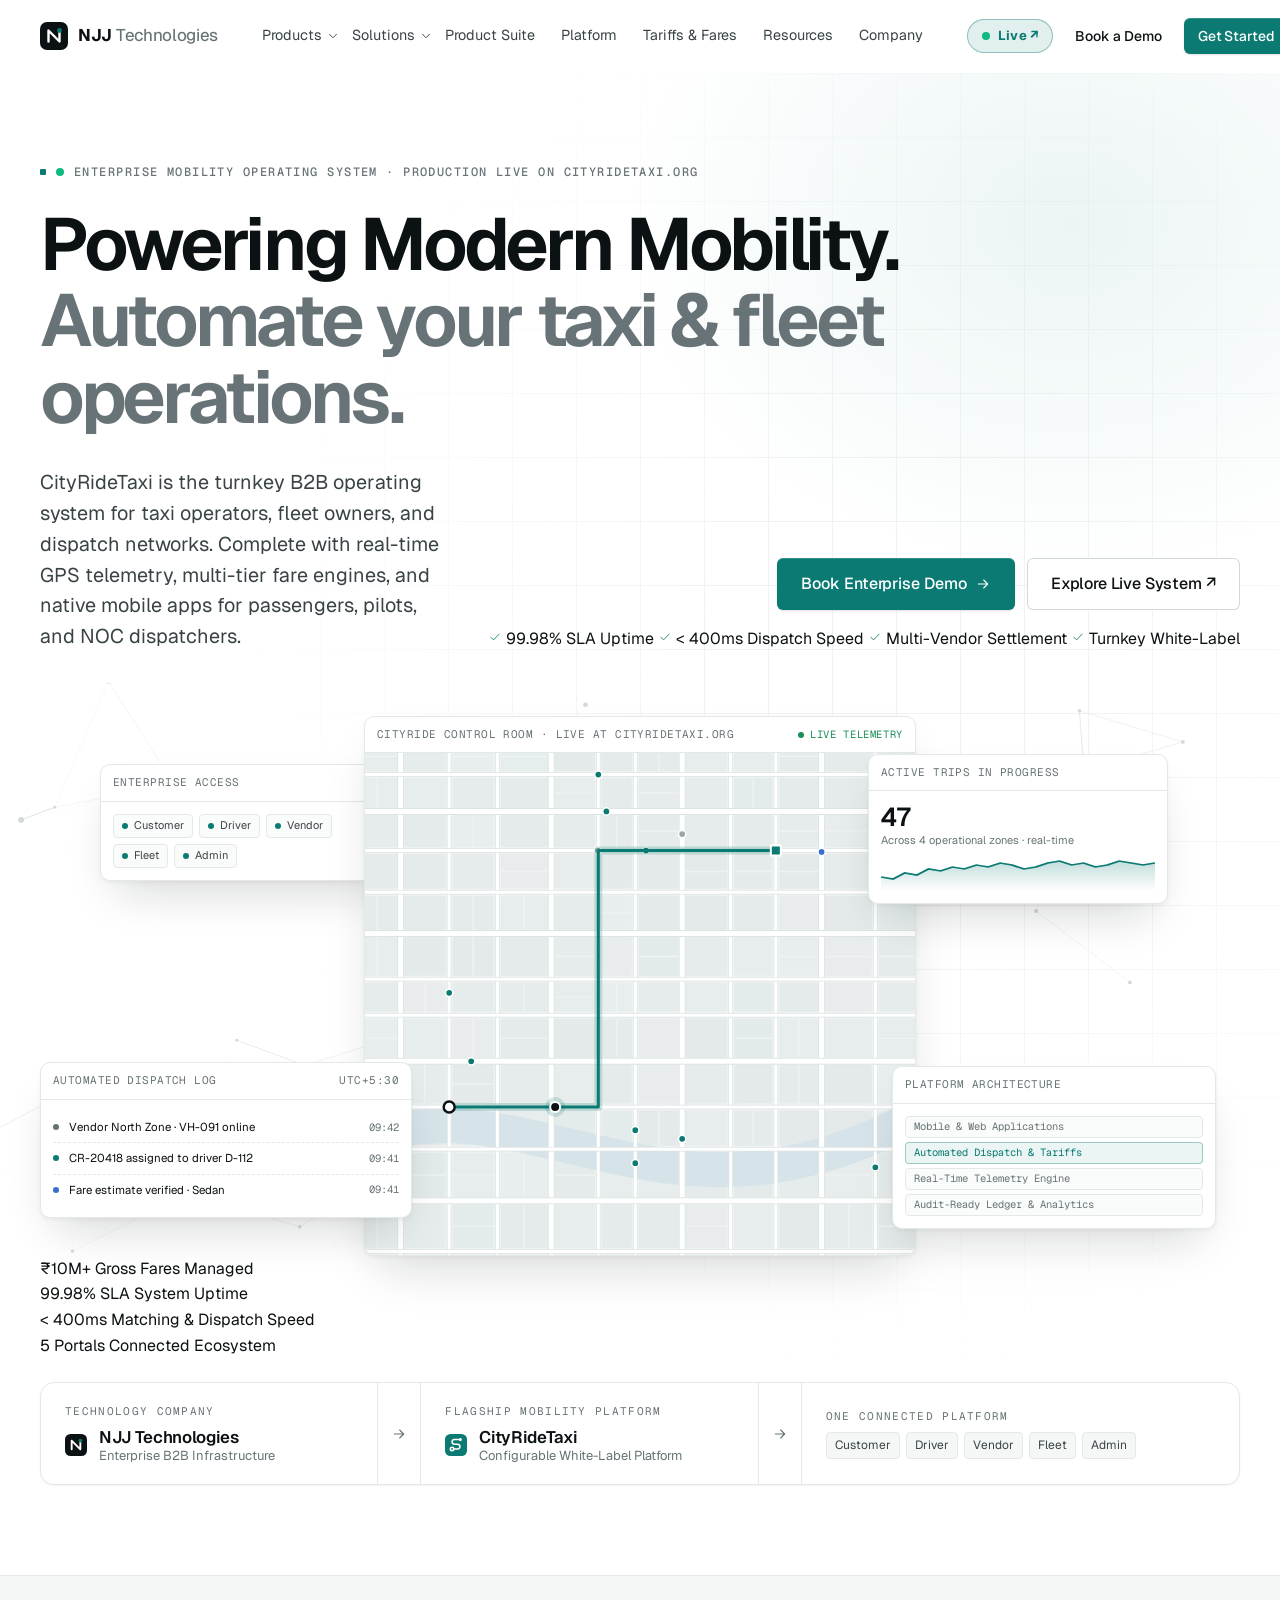
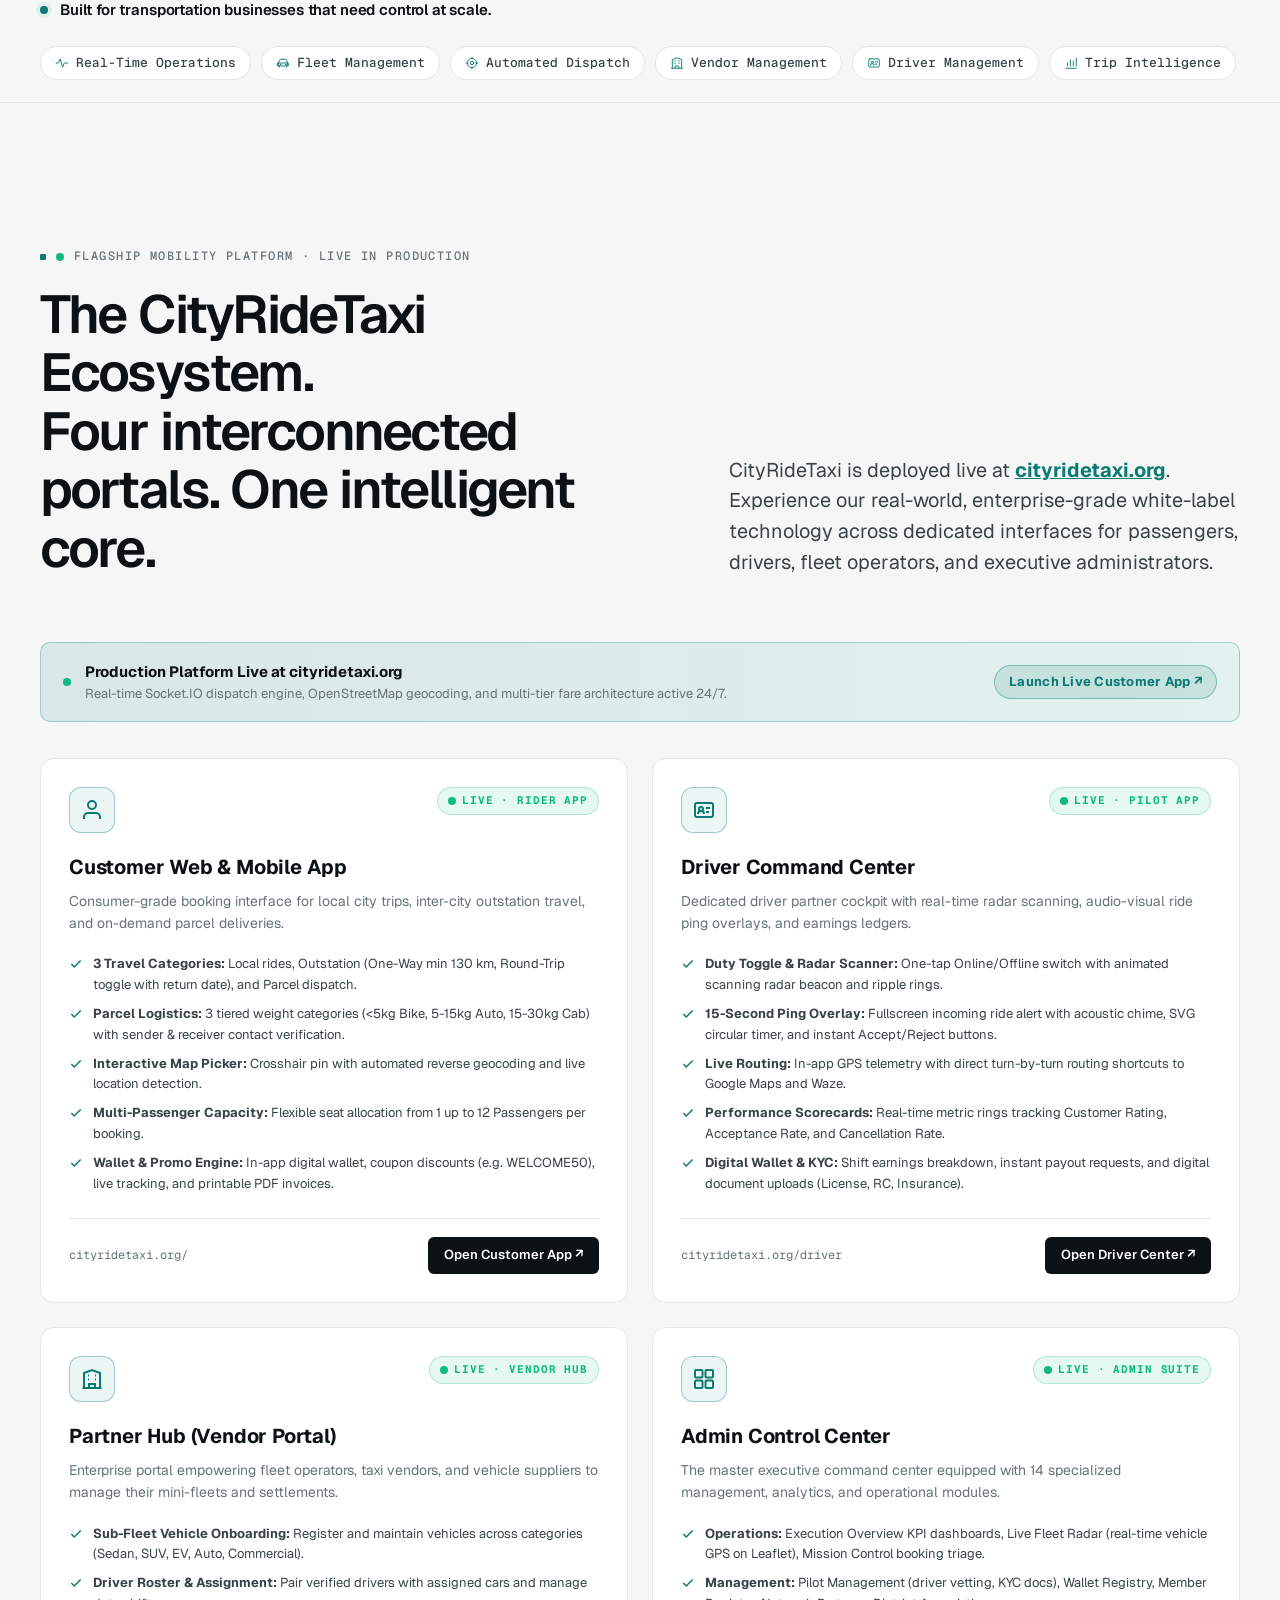
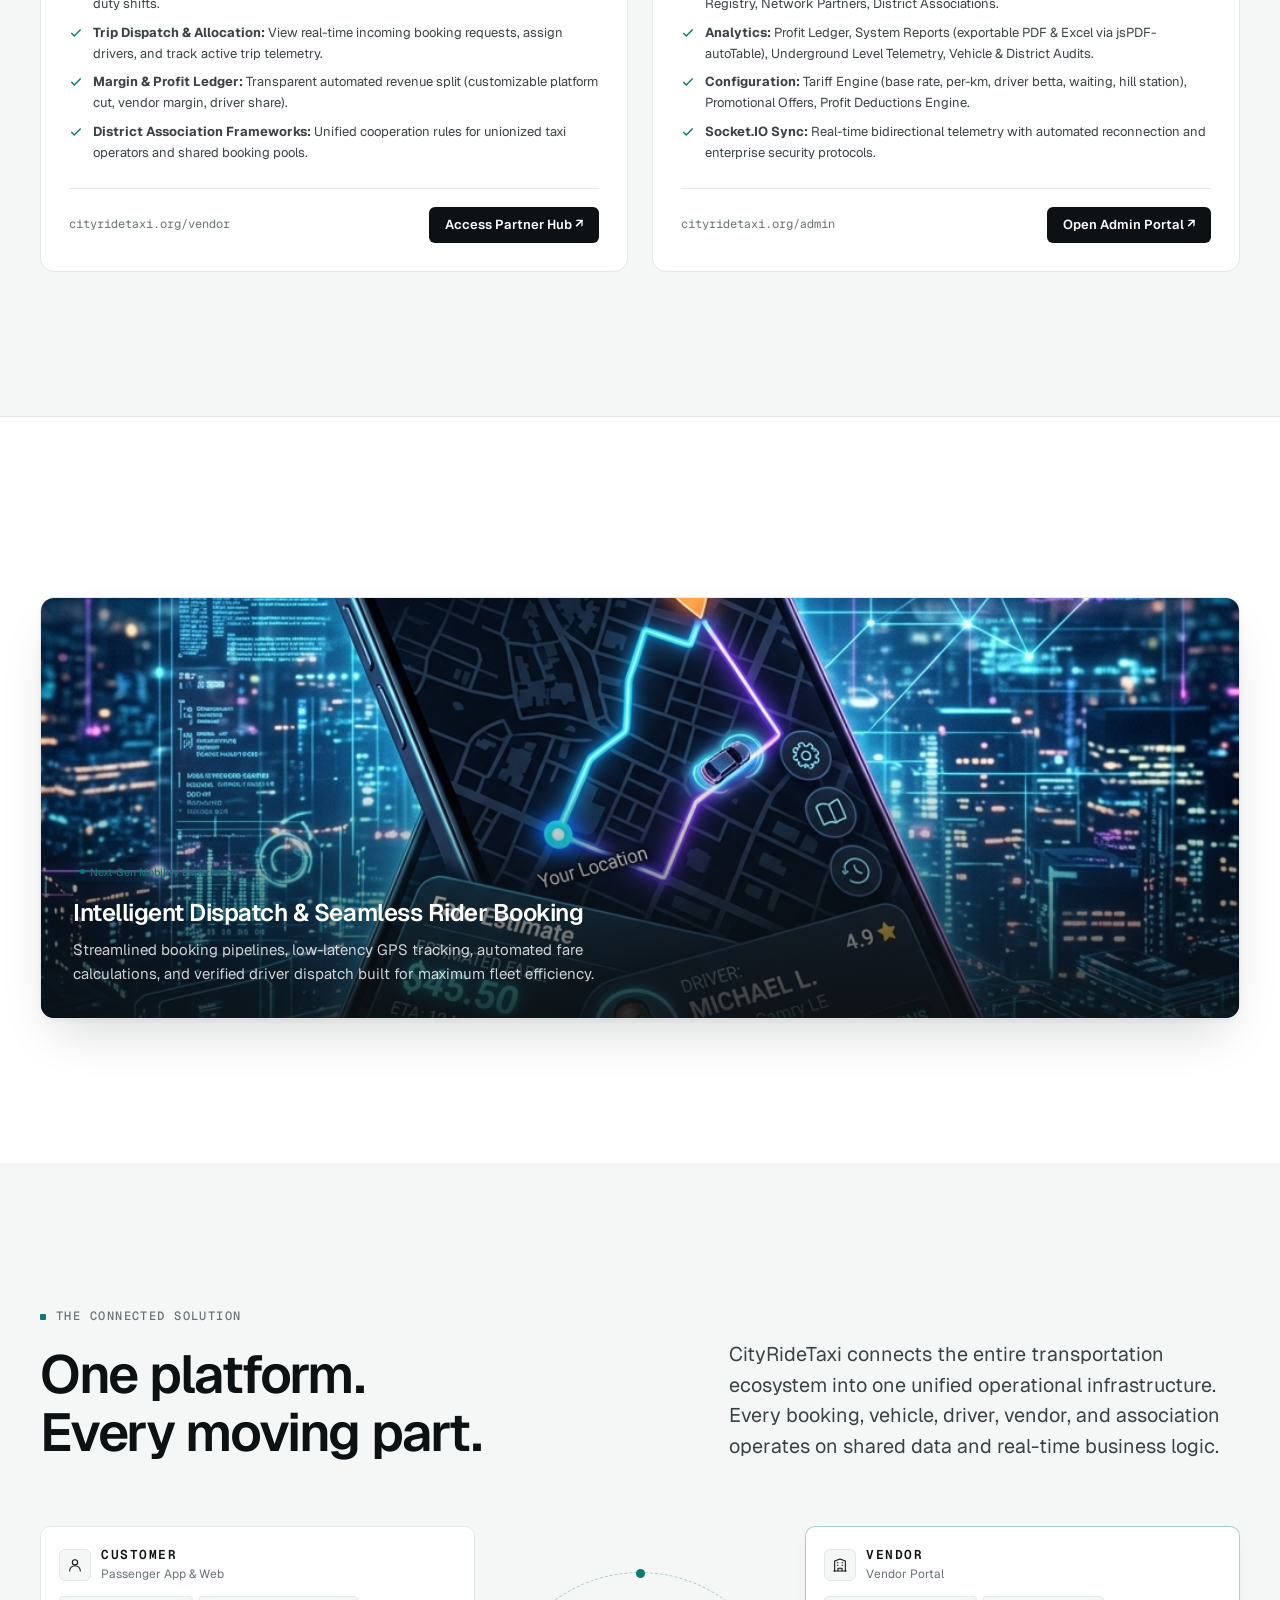
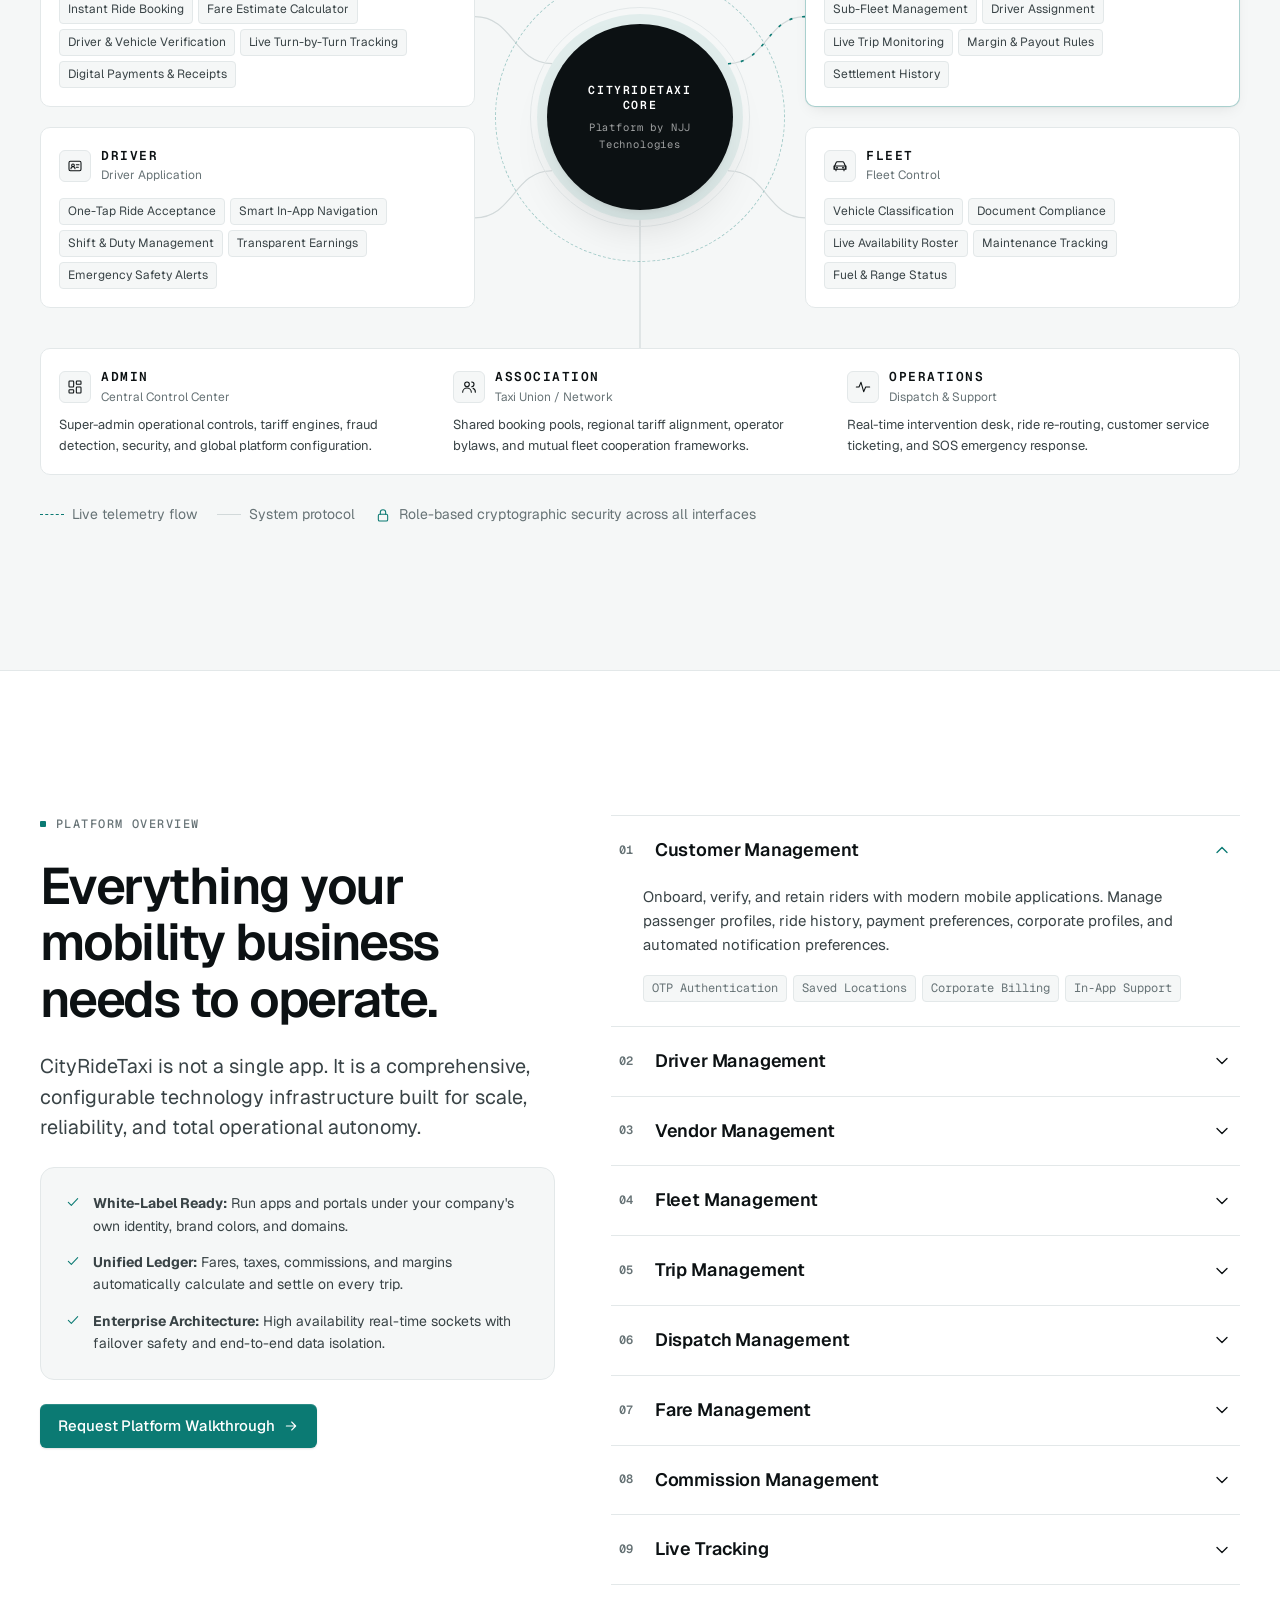
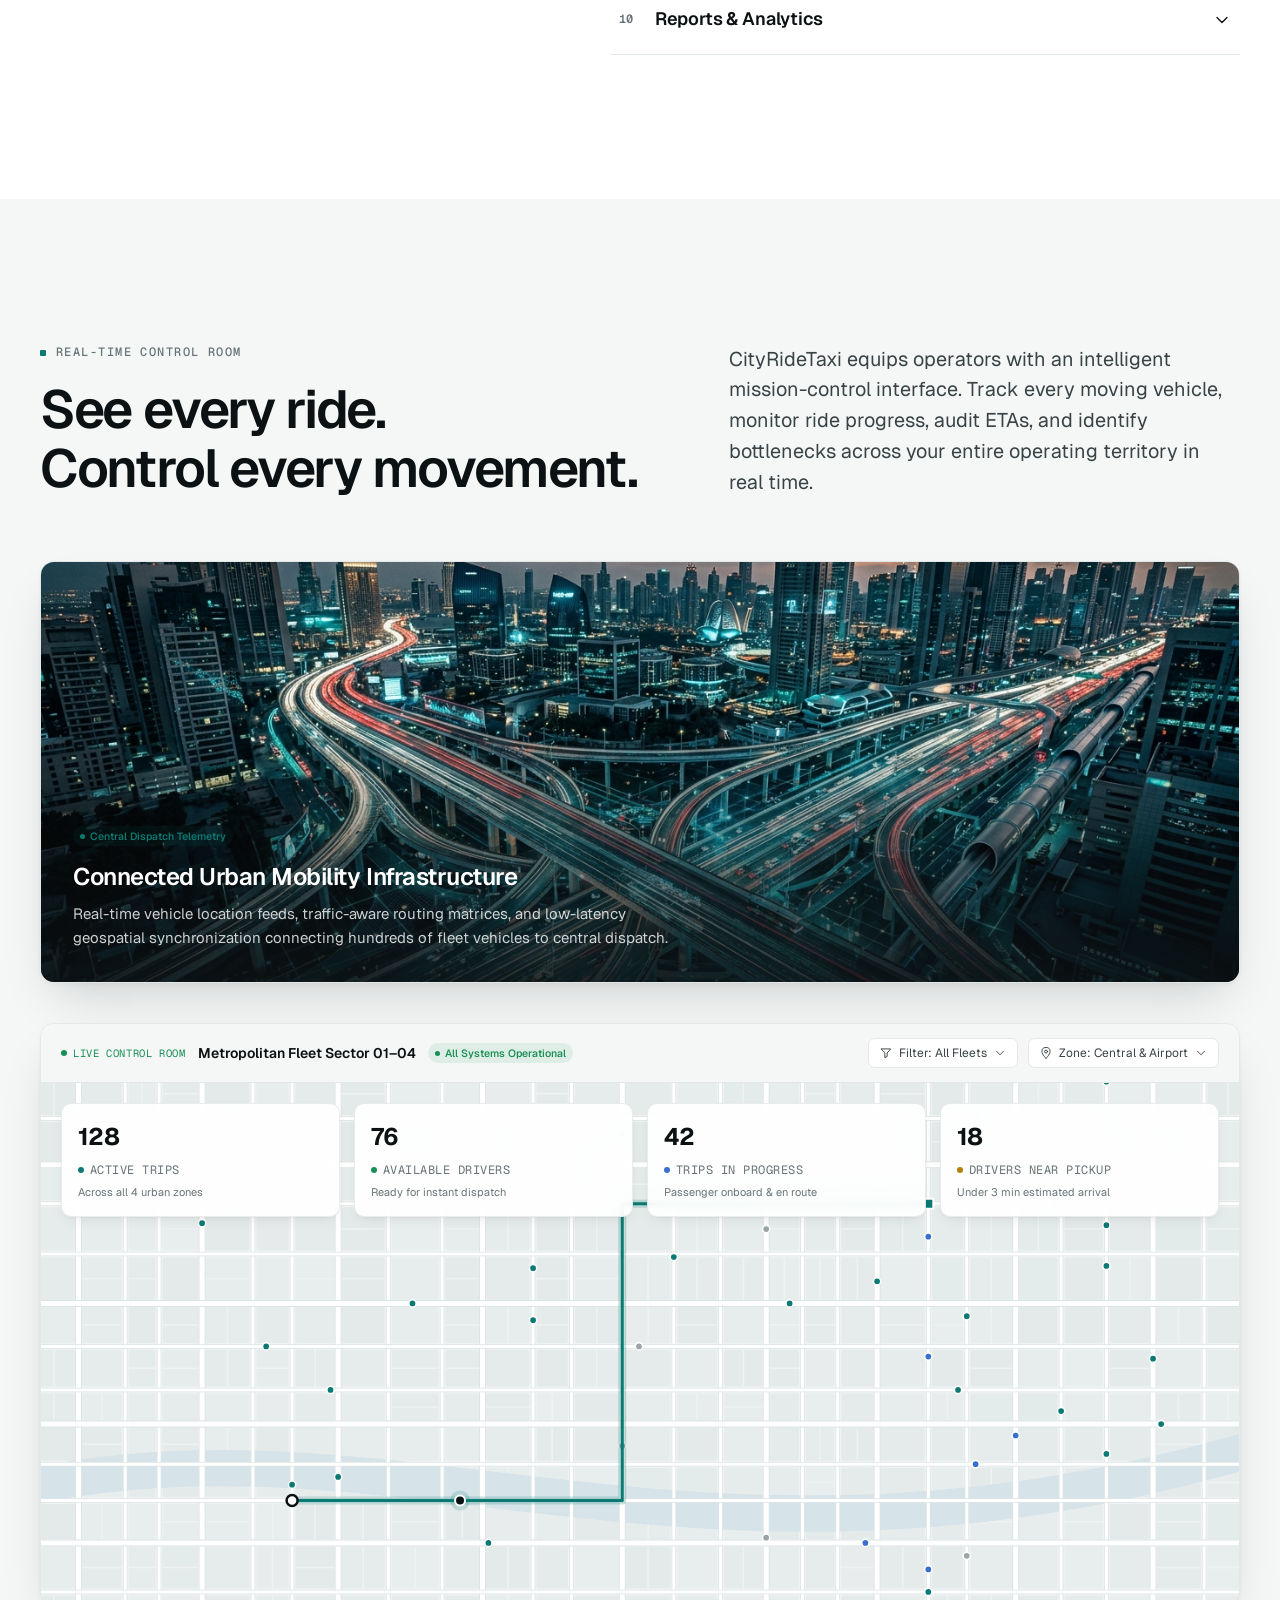
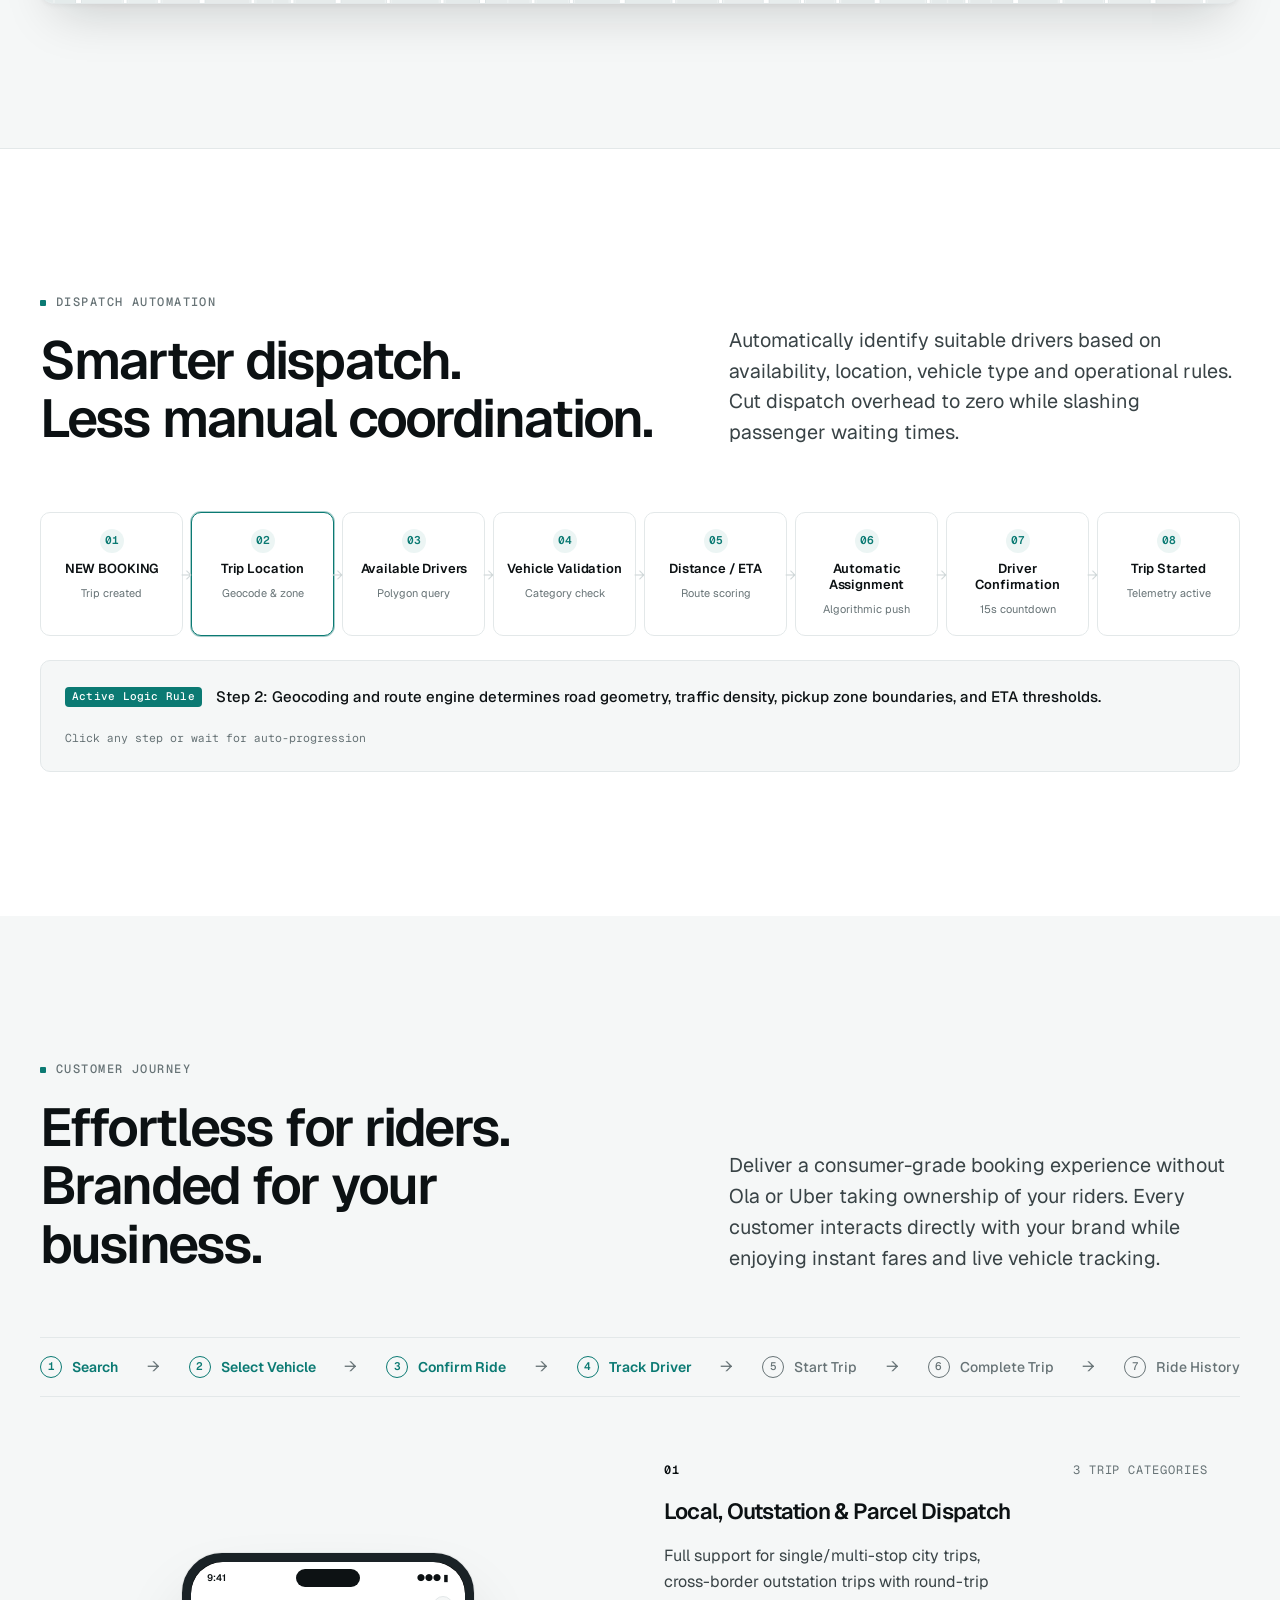
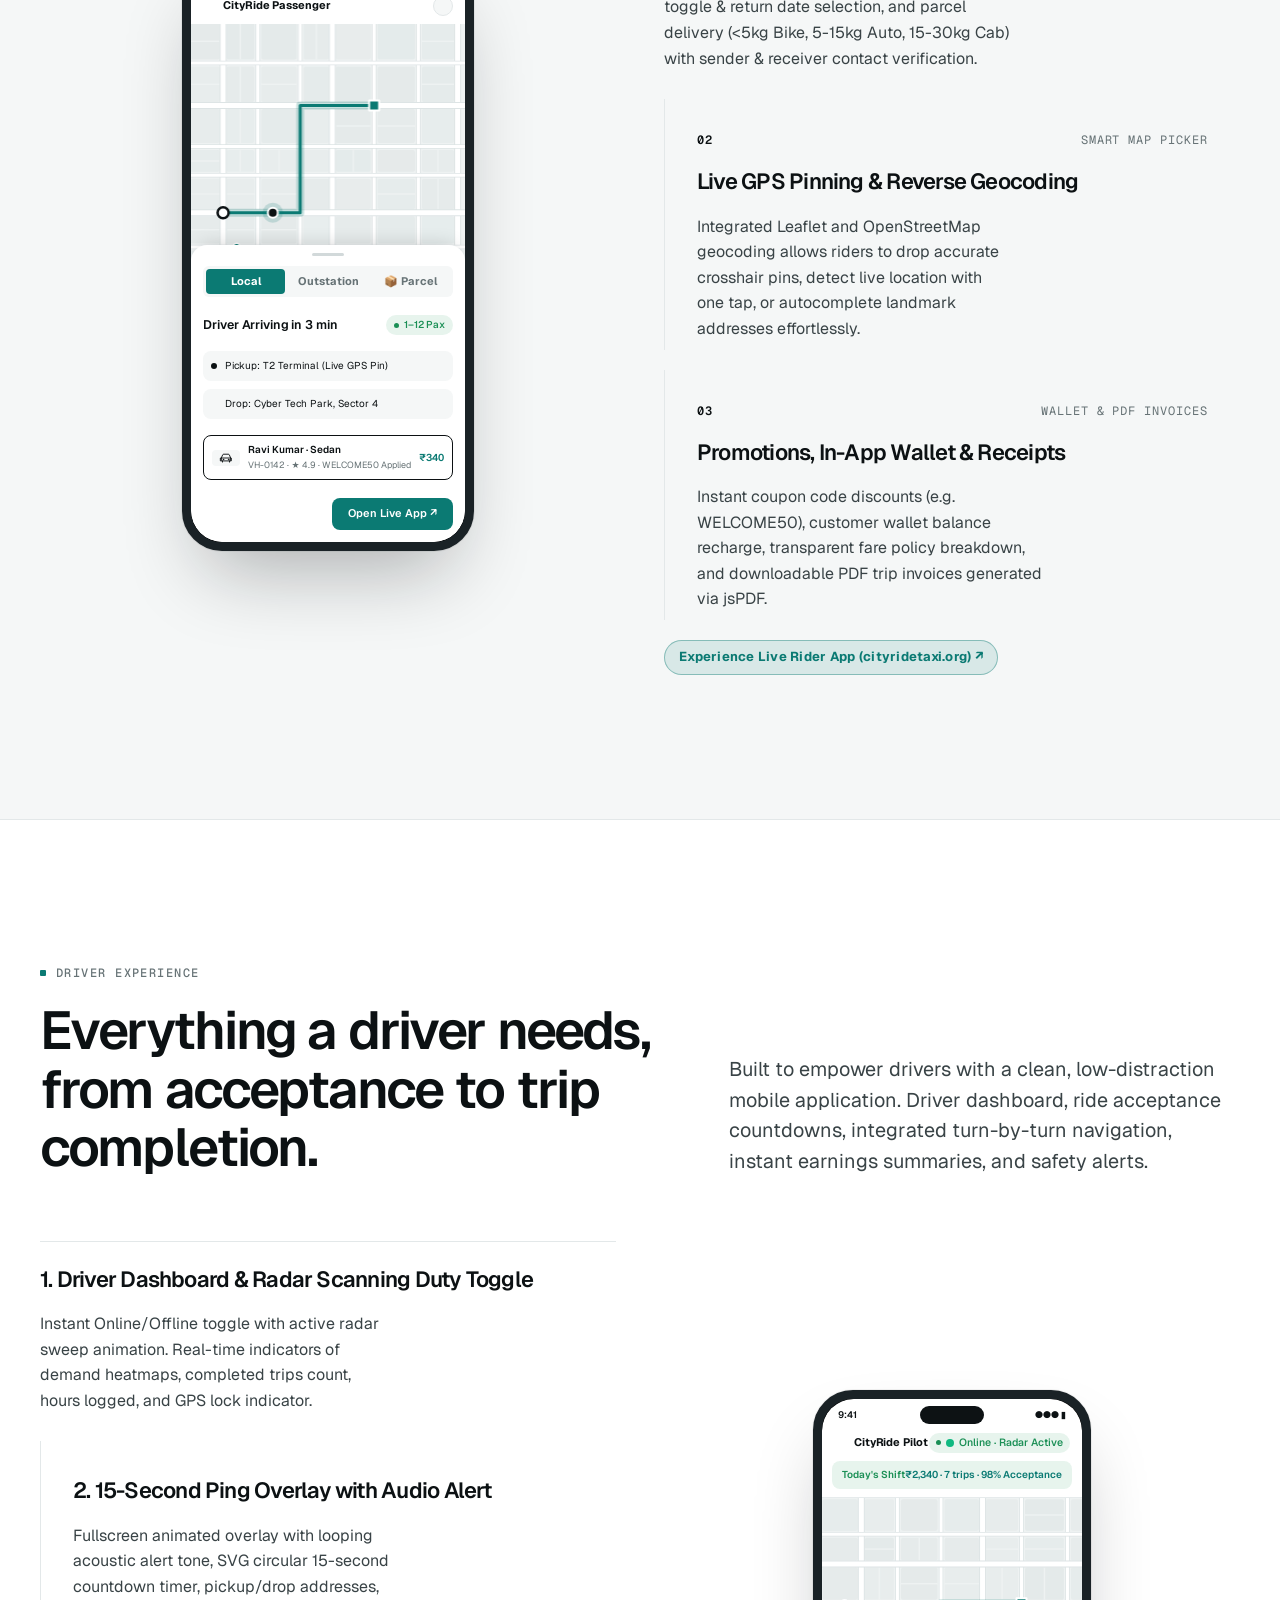
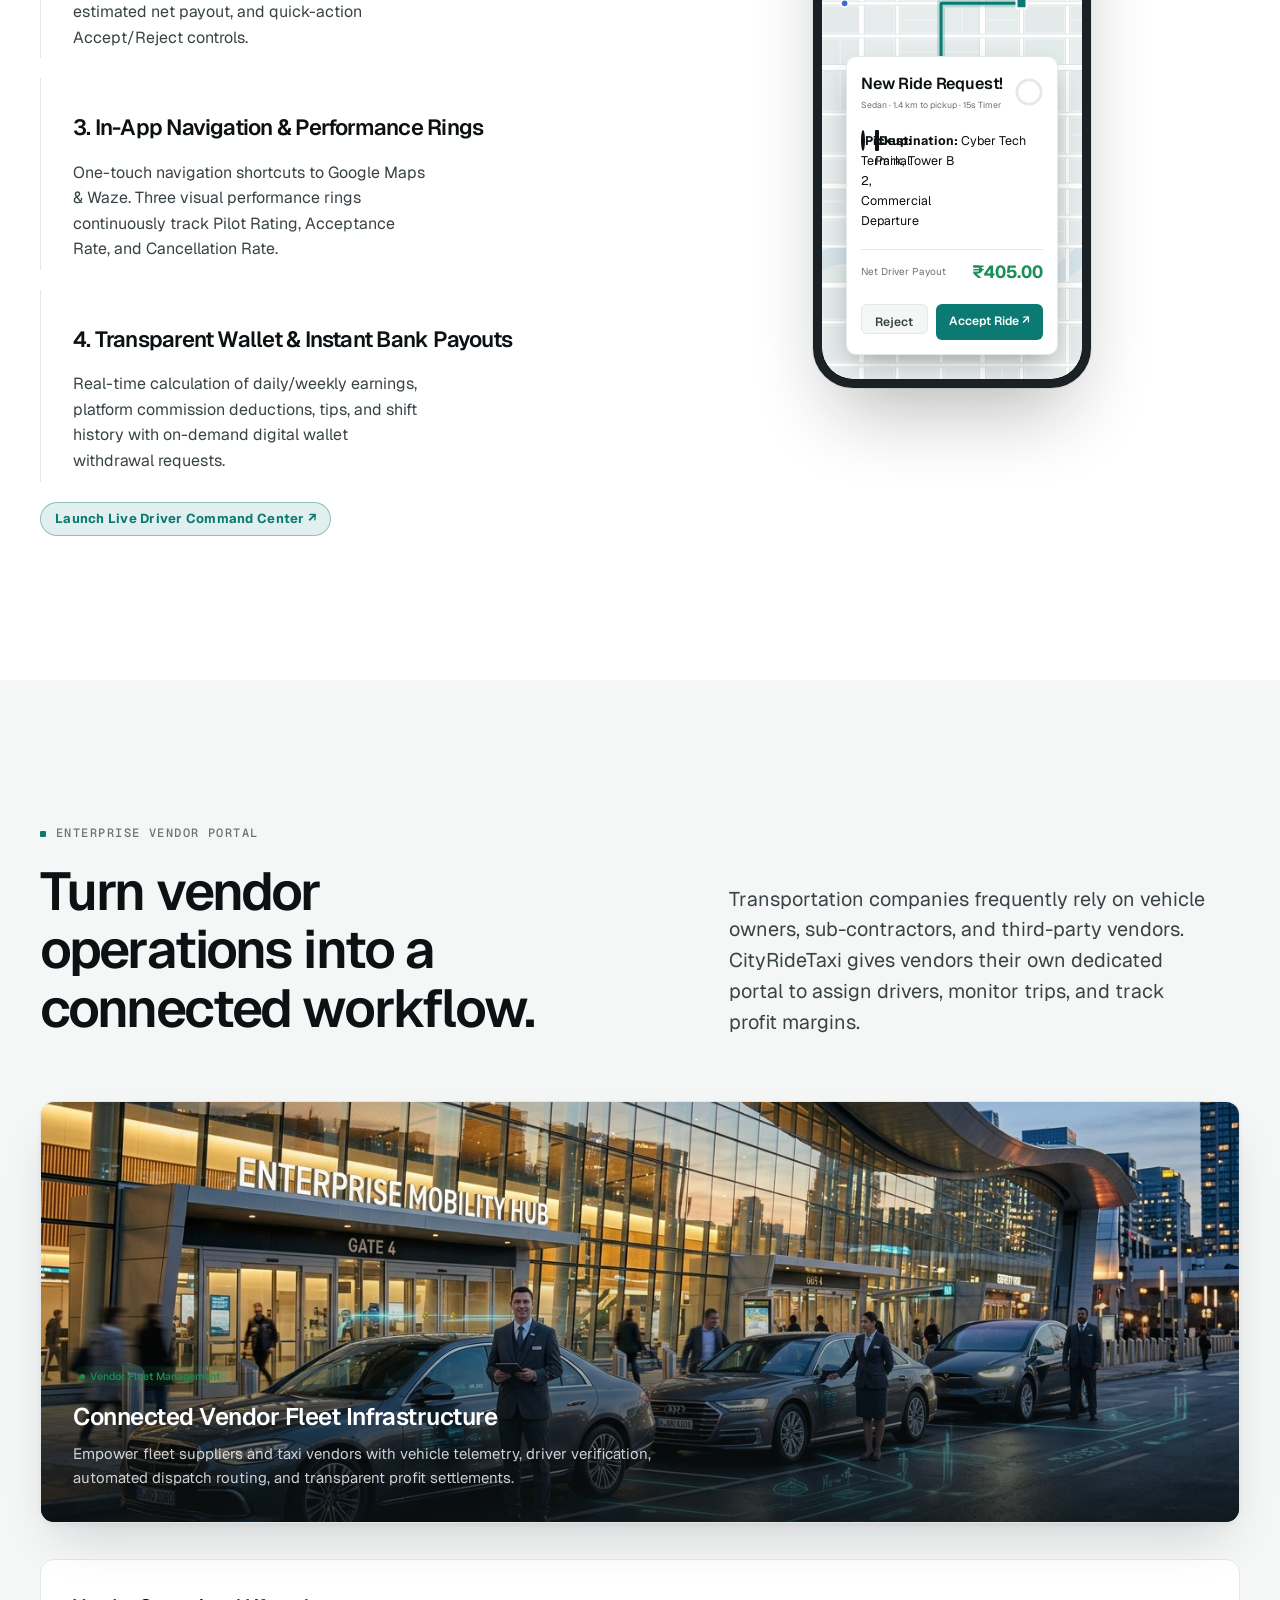
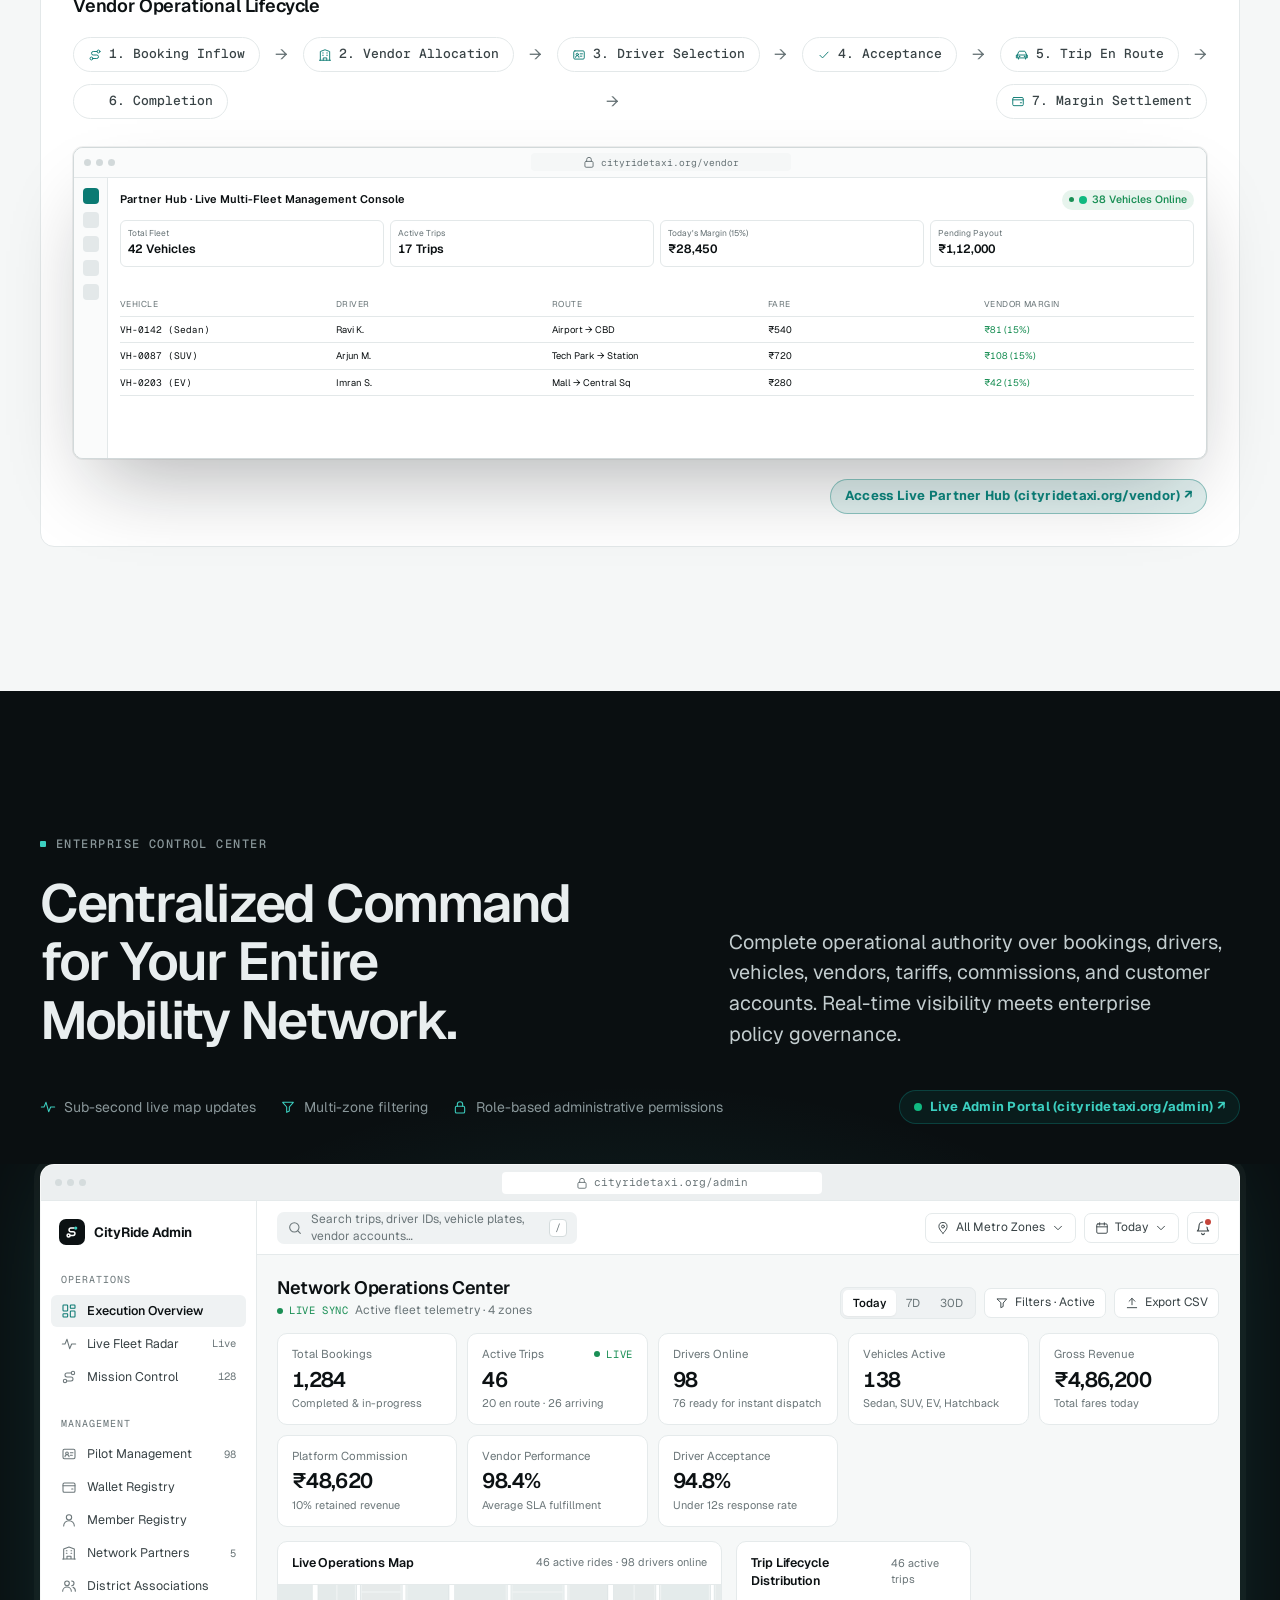
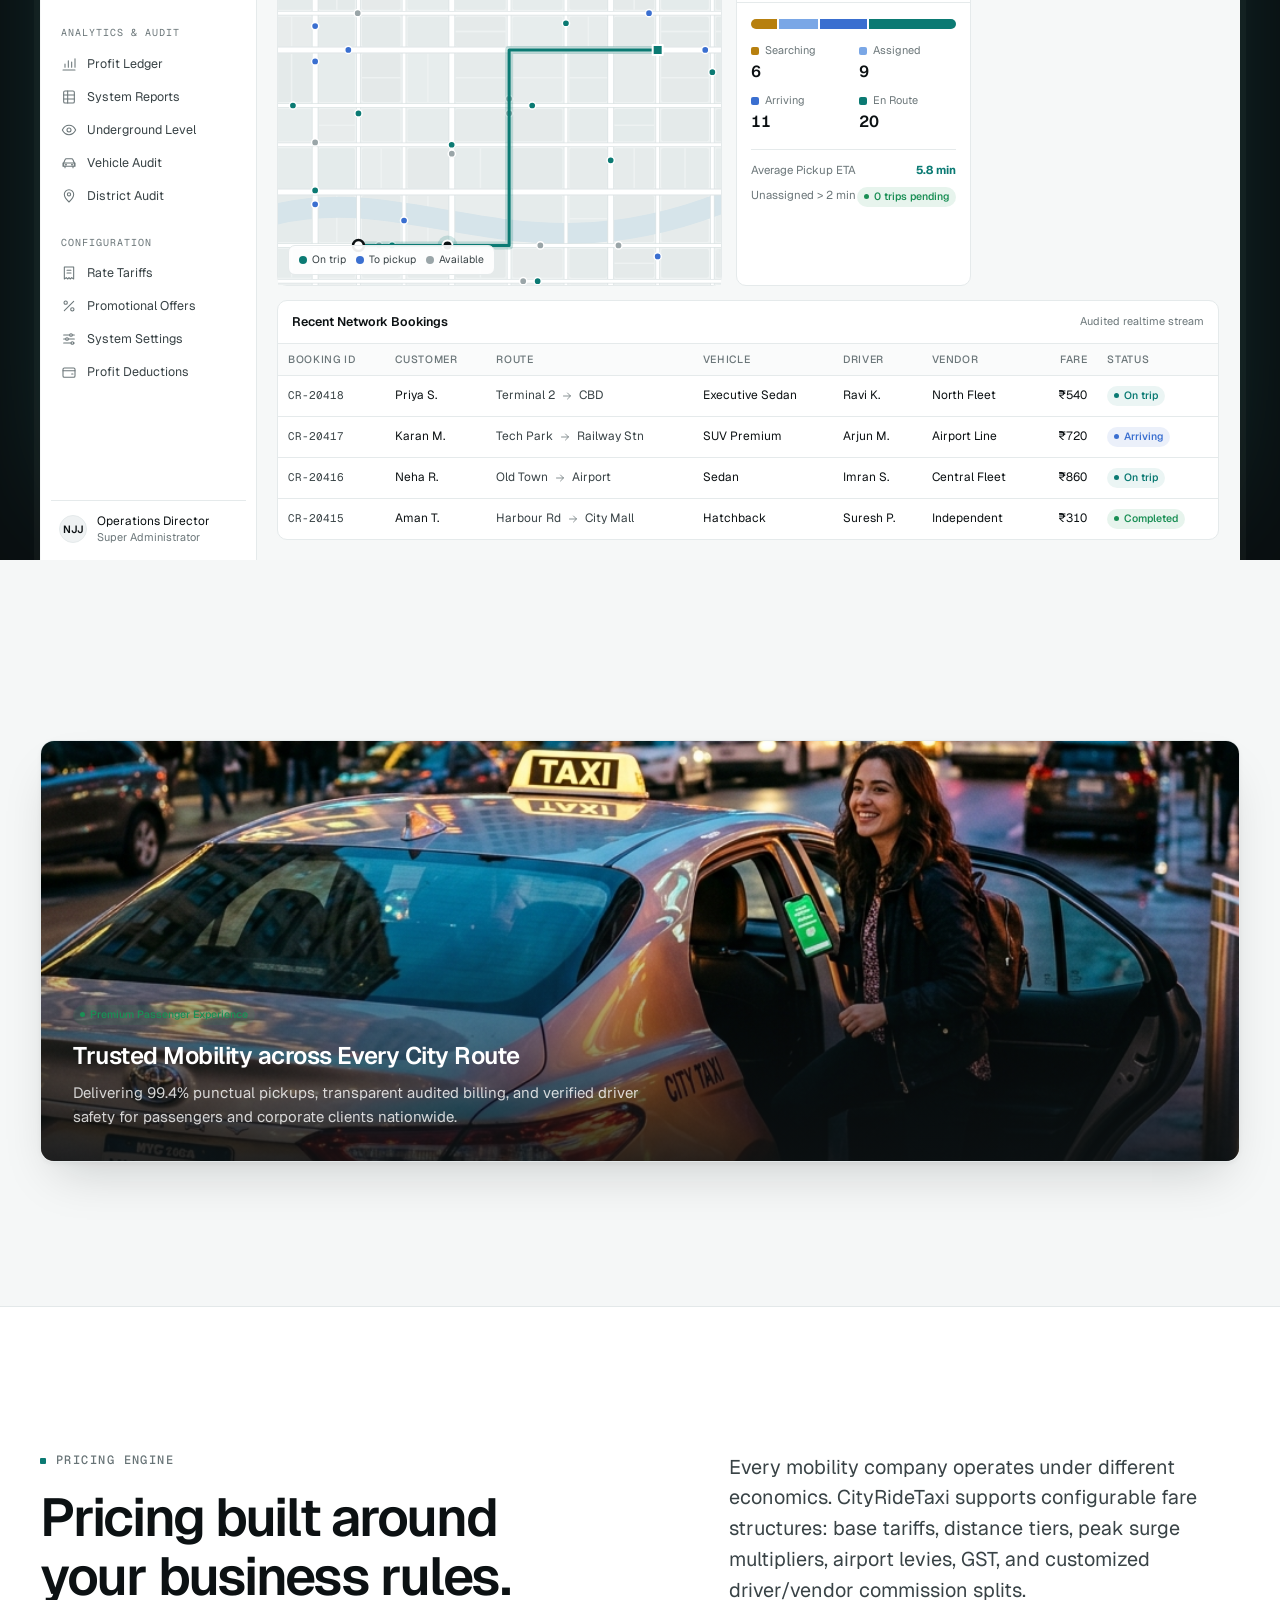
==== commit 5ab6d460: "Elevate Hero section with enterprise headline, value proposition, trust badges, demo CTA, and stat r" ====
--- a/index.html
+++ b/index.html
@@ -275,43 +275,31 @@
   <div class="container">
     <div class="hero-inner">
       <div class="hero-copy">
-        <span class="eyebrow"><span class="live-dot-pulse"></span> Live Mobility Platform · cityridetaxi.org</span>
-        <h1 id="hero-title">Next-Gen Urban Mobility.<br><span class="soft">Reliable Rides, Verified Drivers &amp; Instant Dispatch.</span></h1>
+        <span class="eyebrow"><span class="live-dot-pulse"></span> ENTERPRISE MOBILITY OPERATING SYSTEM · PRODUCTION LIVE ON CITYRIDETAXI.ORG</span>
+        <h1 id="hero-title">Powering Modern Mobility.<br><span class="soft">Automate your taxi &amp; fleet operations.</span></h1>
         <div class="hero-sub">
-          <p class="lead">CityRideTaxi connects riders, drivers, and fleet operators into one seamless ecosystem. Experience instant 400ms booking, transparent audited fares, and 24/7 verified chauffeur safety nationwide.</p>
+          <p class="lead">CityRideTaxi is the turnkey B2B operating system for taxi operators, fleet owners, and dispatch networks. Complete with real-time GPS telemetry, multi-tier fare engines, and native mobile apps for passengers, pilots, and NOC dispatchers.</p>
           <div class="hero-actions">
             <div class="cta-row">
-              <a class="btn btn-primary btn-lg" href="https://cityridetaxi.org/" target="_blank" rel="noopener">Book Your Ride Live ↗</a>
-              <a class="btn btn-secondary btn-lg" href="#passenger-experience">Explore Features <svg class="icon icon-sm arrow"><use href="#i-arrow"/></svg></a>
-            </div>
-            <!-- Customer Trust Badges -->
-            <div class="hero-trust-bar" style="display:flex;align-items:center;gap:12px;flex-wrap:wrap;margin-top:12px;font-size:0.875rem;">
-              <span class="pill ok">⭐ 4.9/5 Rider Rating</span>
-              <span class="pill acc">⚡ Instant Pickup</span>
-              <span class="pill info">🛡️ 100% Verified Drivers</span>
-            </div>
-          </div>
-        </div>
-      </div>
-
-      <!-- Realistic CityRideTaxi Operations & App Preview Stage -->
+              <button class="btn btn-primary btn-lg" type="button" data-open-modal="demo">Book Enterprise Demo <svg class="icon icon-sm arrow"><use href="#i-arrow"/></svg></button>
+              <a class="btn btn-secondary btn-lg" href="https://cityridetaxi.org/" target="_blank" rel="noopener">Explore Live System ↗</a>
+            </div>
+            <div class="hero-trust-row" aria-label="Enterprise Key Trust Pillars">
+              <span class="ht-item"><svg class="icon icon-xs" style="color:var(--ok)"><use href="#i-check"/></svg> 99.98% SLA Uptime</span>
+              <span class="ht-item"><svg class="icon icon-xs" style="color:var(--ok)"><use href="#i-check"/></svg> &lt; 400ms Dispatch Speed</span>
+              <span class="ht-item"><svg class="icon icon-xs" style="color:var(--ok)"><use href="#i-check"/></svg> Multi-Vendor Settlement</span>
+              <span class="ht-item"><svg class="icon icon-xs" style="color:var(--ok)"><use href="#i-check"/></svg> Turnkey White-Label</span>
+            </div>
+          </div>
+        </div>
+      </div>
+
+      <!-- Realistic CityRideTaxi Operations Dashboard Preview -->
       <div class="stage" aria-label="CityRideTaxi operations dashboard visualization: real-time telemetry, live map, driver markers, booking counters and alert stream" role="img">
         <canvas class="net" id="heroNet"></canvas>
 
-        <!-- Featured Customer Attraction Image Card -->
-        <div style="grid-column:1/-1;border-radius:var(--r-md);overflow:hidden;border:1px solid var(--line);box-shadow:var(--e-3);margin-bottom:16px;position:relative;">
-          <img src="assets/img/hero-attraction.png" alt="CityRideTaxi Customer Attraction Experience Showcase" style="width:100%;height:auto;max-height:280px;object-fit:cover;display:block;">
-          <div style="position:absolute;bottom:12px;left:12px;right:12px;background:rgba(10,14,24,0.85);backdrop-filter:blur(10px);padding:10px 16px;border-radius:var(--r-sm);border:1px solid rgba(255,255,255,0.15);display:flex;align-items:center;justify-content:space-between;gap:12px;flex-wrap:wrap;">
-            <div style="display:flex;align-items:center;gap:8px;">
-              <span class="live-dot-pulse"></span>
-              <span style="font-weight:600;font-size:13px;color:var(--fg);">Live Platform Status: Drivers Active</span>
-            </div>
-            <a href="https://cityridetaxi.org/" target="_blank" rel="noopener" class="btn btn-primary btn-sm" style="--btn-h:32px;font-size:12px;padding-inline:12px;">Launch App ↗</a>
-          </div>
-        </div>
-
         <div class="frag frag-roles">
-          <div class="frag-head">Platform Access</div>
+          <div class="frag-head">Enterprise Access</div>
           <div class="frag-body chip-row">
             <span class="chip"><i></i>Customer</span>
             <span class="chip"><i></i>Driver</span>
@@ -366,8 +354,28 @@
       </div>
     </div>
 
+    <!-- Enterprise Stat Ribbon -->
+    <div class="hero-stat-banner" aria-label="Enterprise platform performance metrics">
+      <div class="hero-stat-card">
+        <span class="val">₹10M+</span>
+        <span class="lbl">Gross Fares Managed</span>
+      </div>
+      <div class="hero-stat-card">
+        <span class="val">99.98%</span>
+        <span class="lbl">SLA System Uptime</span>
+      </div>
+      <div class="hero-stat-card">
+        <span class="val">&lt; 400ms</span>
+        <span class="lbl">Matching &amp; Dispatch Speed</span>
+      </div>
+      <div class="hero-stat-card">
+        <span class="val">5 Portals</span>
+        <span class="lbl">Connected Ecosystem</span>
+      </div>
+    </div>
+
     <!-- Brand Hierarchy Banner -->
-    <div class="hierarchy" aria-label="Brand structure: NJJ Technologies parent to CityRideTaxi platform">
+    <div class="hierarchy" style="margin-top:24px;" aria-label="Brand structure: NJJ Technologies parent to CityRideTaxi platform">
       <div class="h-cell">
         <span class="k">Technology Company</span>
         <span class="v">
--- a/assets/css/styles.css
+++ b/assets/css/styles.css
@@ -2695,3 +2695,16 @@
   .hero-glow { width: 300px; height: 300px; right: -100px; top: -80px; }
   .dash-wrap::before { display: none; }
 }
+
+/* =========================================================================
+   Enterprise Hero Section Enhancements
+   =========================================================================
+.hero-trust-row { display: flex; flex-wrap: wrap; gap: 10px 18px; margin-top: 18px; padding-top: 16px; border-top: 1px solid var(--line); }
+.ht-item { display: inline-flex; align-items: center; gap: 6px; font-size: 0.8125rem; color: var(--fg-2); font-weight: 500; }
+.hero-stat-banner { display: grid; grid-template-columns: repeat(4, minmax(0, 1fr)); gap: 16px; margin-top: 36px; border: 1px solid var(--line); border-radius: var(--r-lg); background: var(--surface); padding: 20px 24px; box-shadow: var(--e-1); }
+.hero-stat-card { display: grid; gap: 4px; }
+.hero-stat-card .val { font-size: 1.625rem; font-weight: 700; letter-spacing: -0.03em; color: var(--accent); font-family: var(--font-mono); }
+.hero-stat-card .lbl { font-size: 0.75rem; color: var(--muted); text-transform: uppercase; letter-spacing: 0.05em; font-weight: 600; }
+@media (max-width: 768px) { .hero-stat-banner { grid-template-columns: repeat(2, minmax(0, 1fr)); padding: 16px; gap: 14px; } }
+@media (max-width: 440px) { .hero-stat-banner { grid-template-columns: 1fr; } }
+
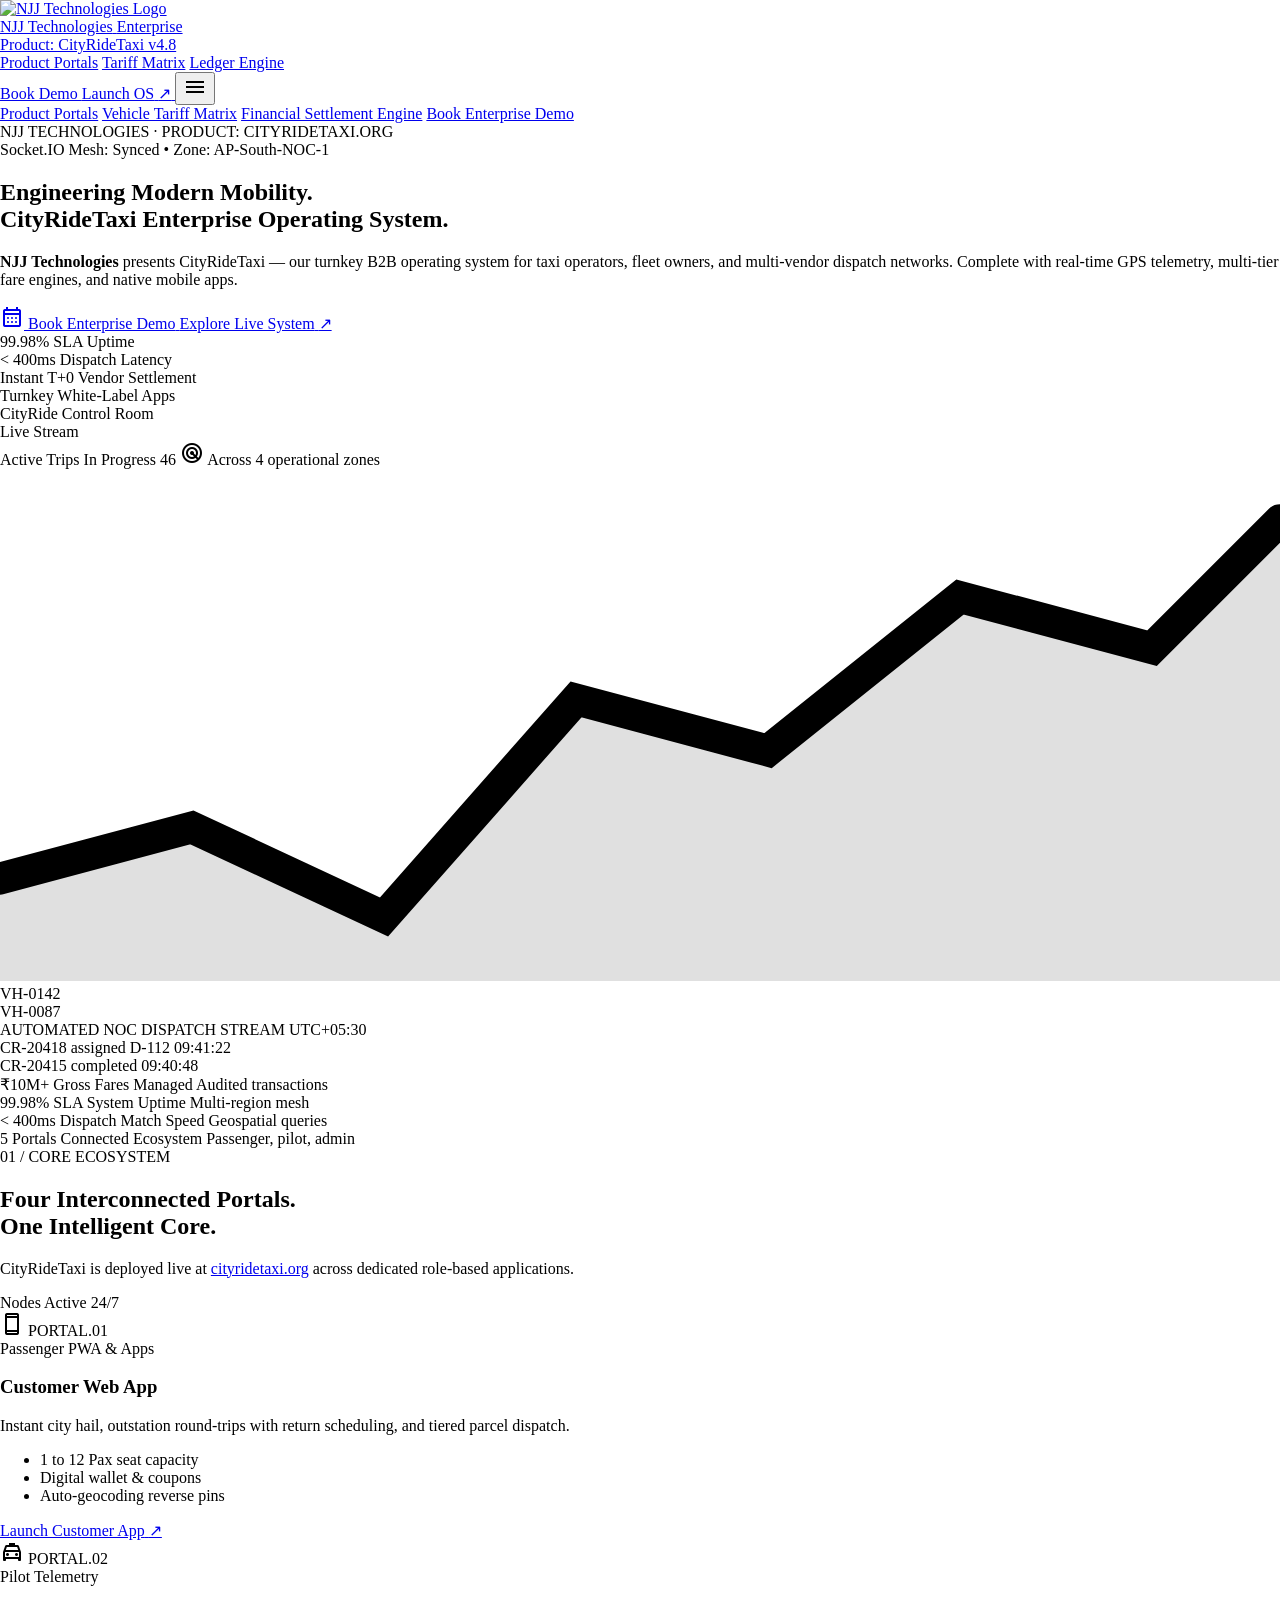
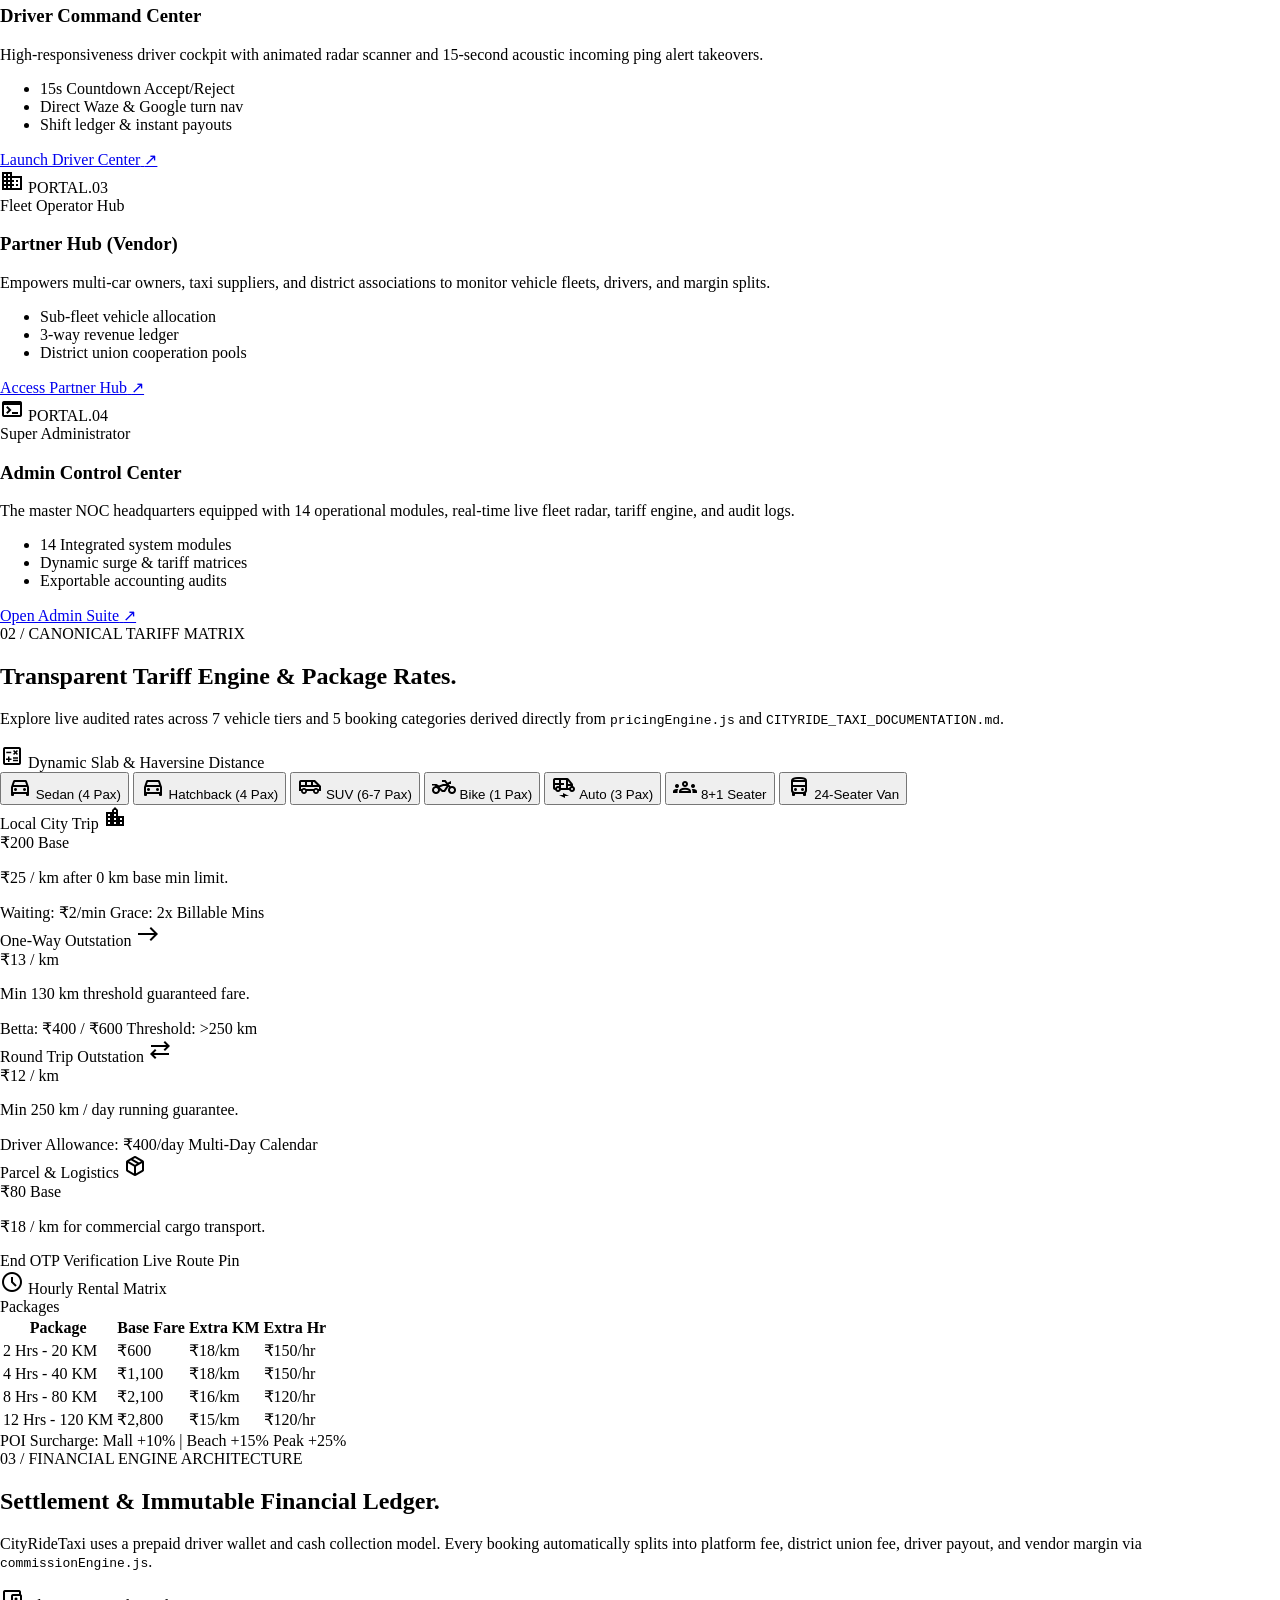
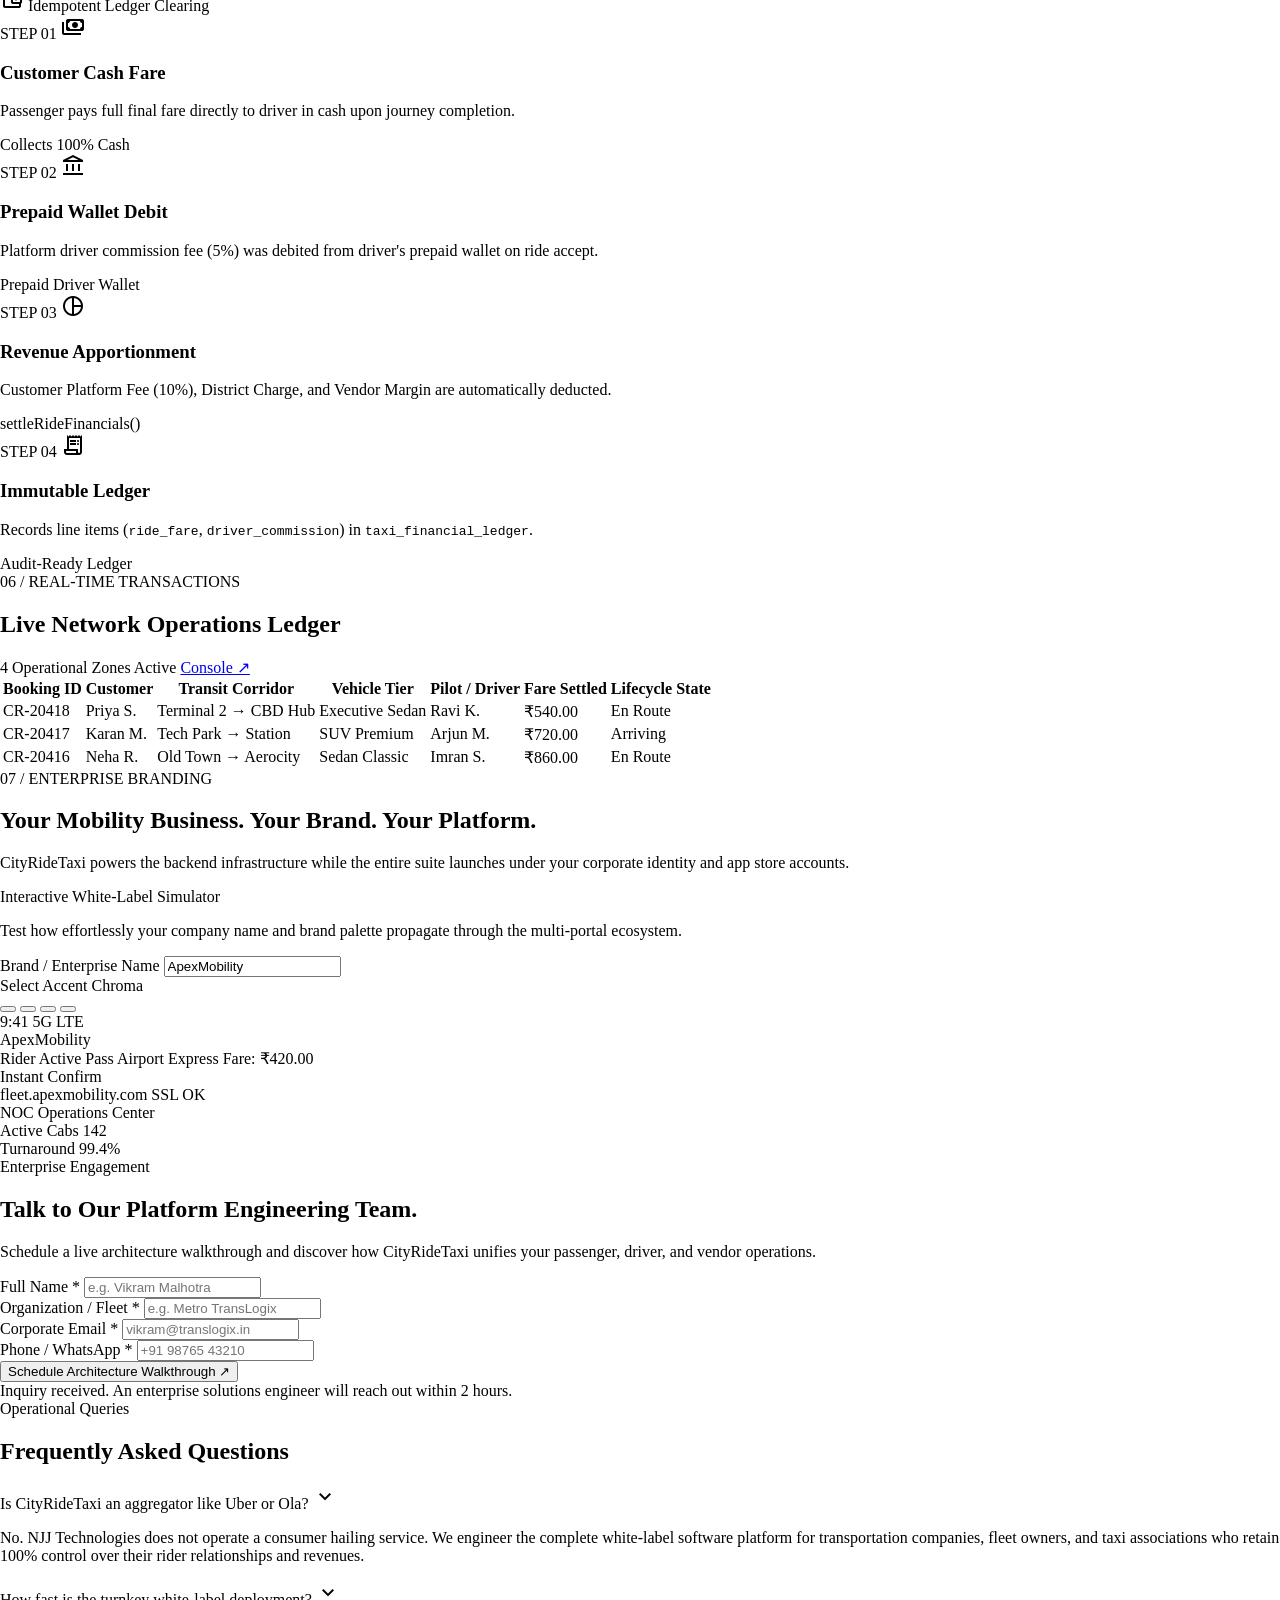
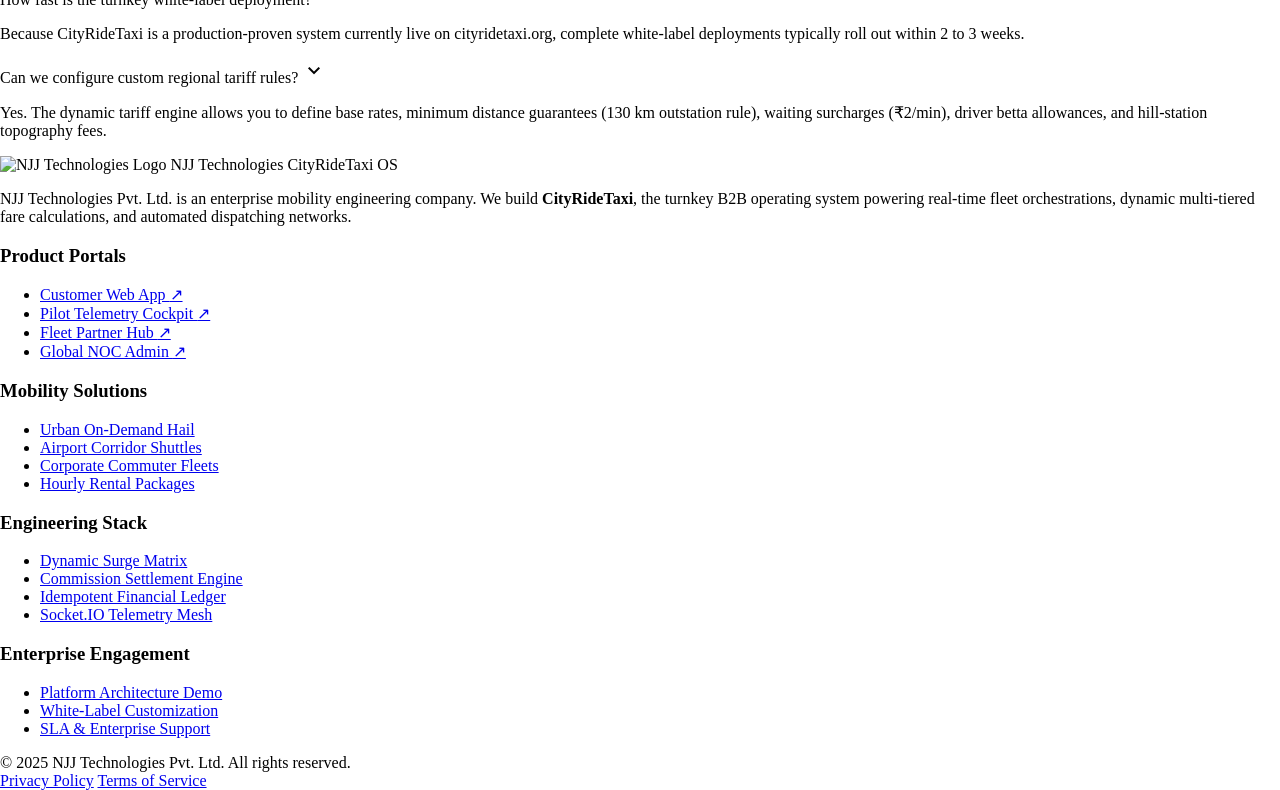
==== commit f5329a78: "Update index.html and remove unused files" ====
--- a/index.html
+++ b/index.html
@@ -1,70 +1,86 @@
-<!doctype html>
-<html lang="en">
-<head>
-<meta charset="utf-8">
-<meta name="viewport" content="width=device-width, initial-scale=1, viewport-fit=cover">
-<title>NJJ Technologies — CityRideTaxi Enterprise Mobility Platform</title>
-<meta name="description" content="NJJ Technologies provides CityRideTaxi as a complete white-label taxi and mobility platform for businesses, fleet operators, vendors, associations, and transportation companies.">
-<meta property="og:title" content="NJJ Technologies — CityRideTaxi Enterprise Mobility Platform">
-<meta property="og:description" content="Intelligent mobility platform built for modern transportation businesses. Real-time operations, automated dispatch, fleet management, and white-label deployment.">
-<meta property="og:type" content="website">
-<meta name="theme-color" content="#0c1113">
-<link rel="preconnect" href="https://fonts.googleapis.com">
-<link rel="preconnect" href="https://fonts.gstatic.com" crossorigin>
-<link rel="stylesheet" href="https://fonts.googleapis.com/css2?family=Geist:wght@300..800&family=Geist+Mono:wght@400;500;600&display=swap">
-<link rel="stylesheet" href="assets/css/styles.css">
-<script type="application/ld+json">
-{
-  "@context": "https://schema.org",
-  "@type": "Organization",
-  "name": "NJJ Technologies",
-  "slogan": "Technology That Moves Businesses Forward.",
-  "description": "Technology company building scalable digital platforms, enterprise software, automation systems and mobility technology.",
-  "makesOffer": {
-    "@type": "Offer",
-    "itemOffered": {
-      "@type": "SoftwareApplication",
-      "name": "CityRideTaxi",
-      "applicationCategory": "BusinessApplication",
-      "description": "Intelligent mobility platform built for modern transportation businesses, fleet operators, vendors and associations."
-    }
-  }
-}
-</script>
-</head>
-<body>
-
-<!-- ======================================================================
-     INTRO SPLASH SCREEN
-     ====================================================================== -->
-<div id="introSplash" class="intro-splash" aria-hidden="true" role="presentation">
-  <canvas id="introCanvas" class="intro-canvas"></canvas>
-
-  <!-- Central brand panel -->
+<!DOCTYPE html>
+
+<html class="dark" lang="en"><head><meta charset="utf-8"/><meta content="width=device-width, initial-scale=1.0" name="viewport"/><meta content="web_standard" name="shell-type"/><title>NJJ Technologies | Next-Gen Enterprise Mobility OS &amp; Fleet Software</title><meta content="NJJ Technologies is an enterprise mobility software engineering company. Presenting CityRideTaxi: turnkey B2B operating system for taxi operators, fleet owners, and dispatch networks." name="description"/><link href="https://fonts.googleapis.com" rel="preconnect"/><link crossorigin="" href="https://fonts.gstatic.com" rel="preconnect"/><link href="https://fonts.googleapis.com/css2?family=Inter:wght@400;500;600;700&amp;family=JetBrains+Mono:wght@400;500;600&amp;family=Plus+Jakarta+Sans:wght@600;700;800&amp;display=swap" rel="stylesheet"/><link href="https://fonts.googleapis.com/css2?family=Material+Symbols+Outlined:opsz,wght,FILL,GRAD@20..48,100..700,0..1,-50..200" rel="stylesheet"/>
+<style>@layer base{html,body{margin:0;padding:0;scroll-behavior:smooth;}body{overscroll-behavior:none;}main>:first-child{margin-top:0!important;}main>:last-child{margin-bottom:0!important;}}
+.no-scrollbar::-webkit-scrollbar{display:none;}
+.no-scrollbar{-ms-overflow-style:none;scrollbar-width:none;}
+::-webkit-scrollbar{width:5px;height:5px;}::-webkit-scrollbar-track{background:#090e17;}::-webkit-scrollbar-thumb{background:#252a34;border-radius:3px;}::-webkit-scrollbar-thumb:hover{background:#10b981;}
+
+/* ===================== INTRO SPLASH ANIMATION ===================== */
+@keyframes introFadeIn{from{opacity:0;transform:translateY(12px)}to{opacity:1;transform:translateY(0)}}
+@keyframes introLogoReveal{0%{opacity:0;transform:scale(0.72) rotate(-8deg)}60%{opacity:1;transform:scale(1.06) rotate(1deg)}100%{transform:scale(1) rotate(0deg)}}
+@keyframes introDotPop{0%{r:0;opacity:0}70%{r:5.5;opacity:1}100%{r:4.5}}
+@keyframes introRipple{0%{transform:scale(0.9);opacity:0.7}100%{transform:scale(2.6);opacity:0}}
+@keyframes introPathDraw{from{stroke-dashoffset:120}to{stroke-dashoffset:0}}
+@keyframes introBrandSlide{from{opacity:0;letter-spacing:-0.06em;transform:translateY(6px)}to{opacity:1;letter-spacing:0.01em;transform:translateY(0)}}
+@keyframes introSepExpand{from{width:0;opacity:0}to{width:1px;opacity:1}}
+@keyframes introCursorBlink{0%,100%{opacity:1}50%{opacity:0}}
+@keyframes introProgressFill{from{width:0%}to{width:100%}}
+@keyframes introExitPanel{from{opacity:1;transform:scale(1)}to{opacity:0;transform:scale(0.96)}}
+@keyframes introCornerDraw{from{opacity:0;transform:scale(0.85)}to{opacity:1;transform:scale(1)}}
+@keyframes introGradientShift{0%{background-position:0% 50%}50%{background-position:100% 50%}100%{background-position:0% 50%}}
+.intro-splash{position:fixed;inset:0;z-index:99999;display:flex;align-items:center;justify-content:center;background:#080c0d;overflow:hidden;transition:opacity 0.7s cubic-bezier(0.4,0,0.2,1);}
+.intro-splash.is-exiting{pointer-events:none;}
+.intro-splash.is-exiting .intro-panel{animation:introExitPanel 0.55s cubic-bezier(0.4,0,0.2,1) forwards;}
+.intro-splash.is-exiting .intro-corner{opacity:0;transition:opacity 0.4s ease;}
+.intro-splash.is-done{display:none;}
+.intro-canvas{position:absolute;inset:0;width:100%;height:100%;pointer-events:none;}
+.intro-panel{position:relative;z-index:2;display:flex;flex-direction:column;align-items:center;gap:0;}
+.intro-logo-wrap{position:relative;width:100px;height:100px;display:flex;align-items:center;justify-content:center;margin-bottom:28px;animation:introLogoReveal 0.7s cubic-bezier(0.34,1.56,0.64,1) 0.15s both;}
+.intro-logo-svg{width:80px;height:80px;position:relative;z-index:2;filter:drop-shadow(0 0 18px rgba(11,122,115,0.45));}
+.intro-logo-path{stroke-dasharray:120;stroke-dashoffset:120;animation:introPathDraw 0.7s cubic-bezier(0.4,0,0.2,1) 0.55s forwards;}
+.intro-logo-dot{r:0;opacity:0;animation:introDotPop 0.45s cubic-bezier(0.34,1.56,0.64,1) 1.0s forwards;}
+.intro-ripple{position:absolute;inset:-6px;border-radius:50%;border:1.5px solid rgba(11,122,115,0.55);pointer-events:none;}
+.intro-ripple-1{animation:introRipple 2s ease-out 0.9s infinite;}
+.intro-ripple-2{animation:introRipple 2s ease-out 1.45s infinite;}
+.intro-brand{display:flex;align-items:center;gap:12px;margin-bottom:10px;}
+.intro-brand-njj{font-family:'Plus Jakarta Sans',system-ui,sans-serif;font-size:clamp(28px,6vw,42px);font-weight:800;color:#e9eeef;letter-spacing:0.01em;opacity:0;animation:introBrandSlide 0.55s cubic-bezier(0.4,0,0.2,1) 0.8s forwards;}
+.intro-brand-sep{display:block;width:1px;height:clamp(22px,4vw,32px);background:rgba(11,122,115,0.6);opacity:0;animation:introSepExpand 0.4s ease 1.1s forwards;}
+.intro-brand-sub{font-family:'Inter',system-ui,sans-serif;font-size:clamp(14px,3vw,20px);font-weight:300;color:#8a979a;letter-spacing:0.12em;text-transform:uppercase;opacity:0;animation:introBrandSlide 0.55s cubic-bezier(0.4,0,0.2,1) 1.0s forwards;}
+.intro-tagline{display:flex;align-items:center;gap:2px;height:22px;margin-bottom:28px;}
+.intro-typing{font-family:'JetBrains Mono',monospace;font-size:clamp(11px,2vw,13px);color:#0b7a73;letter-spacing:0.04em;}
+.intro-cursor{font-family:'JetBrains Mono',monospace;font-size:15px;color:#0b7a73;animation:introCursorBlink 0.9s ease infinite;line-height:1;}
+.intro-progress-track{width:clamp(180px,40vw,260px);height:2px;background:rgba(255,255,255,0.08);border-radius:99px;overflow:hidden;margin-bottom:20px;opacity:0;animation:introFadeIn 0.4s ease 1.05s forwards;}
+.intro-progress-bar{height:100%;width:0%;background:linear-gradient(90deg,#0b7a73,#14b8aa,#0b7a73);background-size:200% 100%;border-radius:99px;animation:introProgressFill 1.8s cubic-bezier(0.4,0,0.2,1) 1.1s forwards,introGradientShift 1.5s ease 1.1s infinite;}
+.intro-product{display:flex;align-items:center;gap:8px;font-family:'Inter',system-ui,sans-serif;font-size:11px;color:#677376;letter-spacing:0.06em;text-transform:uppercase;opacity:0;animation:introFadeIn 0.5s ease 1.3s forwards;}
+.intro-product strong{color:#8a979a;font-weight:500;}
+.intro-product-dot{display:block;width:5px;height:5px;border-radius:50%;background:#0b7a73;flex-shrink:0;box-shadow:0 0 6px rgba(11,122,115,0.8);animation:introCursorBlink 1.4s ease infinite;}
+.intro-corner{position:absolute;width:36px;height:36px;pointer-events:none;opacity:0;animation:introCornerDraw 0.5s ease 0.3s forwards;}
+.intro-corner-tl{top:28px;left:28px;border-top:1.5px solid rgba(11,122,115,0.5);border-left:1.5px solid rgba(11,122,115,0.5);border-radius:4px 0 0 0;}
+.intro-corner-tr{top:28px;right:28px;border-top:1.5px solid rgba(11,122,115,0.5);border-right:1.5px solid rgba(11,122,115,0.5);border-radius:0 4px 0 0;}
+.intro-corner-bl{bottom:28px;left:28px;border-bottom:1.5px solid rgba(11,122,115,0.5);border-left:1.5px solid rgba(11,122,115,0.5);border-radius:0 0 0 4px;}
+.intro-corner-br{bottom:28px;right:28px;border-bottom:1.5px solid rgba(11,122,115,0.5);border-right:1.5px solid rgba(11,122,115,0.5);border-radius:0 0 4px 0;}
+@media(prefers-reduced-motion:reduce){.intro-logo-wrap,.intro-brand-njj,.intro-brand-sep,.intro-brand-sub,.intro-typing,.intro-cursor,.intro-progress-track,.intro-product,.intro-corner,.intro-logo-path,.intro-logo-dot,.intro-ripple{animation:none;opacity:1;stroke-dashoffset:0;}}
+/* ================================================================= */
+</style><script src="https://cdn.tailwindcss.com"></script><script id="tailwind-config">tailwind.config={darkMode:"class",theme:{extend:{colors:{"surface-bright":"#343944","surface-container-lowest":"#090e17","surface-container-high":"#252a34","border-glass-active":"rgba(16, 185, 129, 0.35)","surface-container-low":"#171c25","tertiary-container":"#71a1ff","telemetry-cyan":"#06b6d4","on-secondary-container":"#00424e","outline-variant":"#3c4a42","surface-tint":"#4edea3","tertiary":"#adc6ff","outline":"#86948a","on-tertiary-fixed":"#001a42","inverse-surface":"#dee2f0","secondary-fixed-dim":"#4cd7f6","on-secondary-fixed-variant":"#004e5c","text-muted":"#94a3b8","on-error-container":"#ffdad6","surface-slate-base":"#0f172a","surface-slate-elevated":"#1e293b","secondary-fixed":"#acedff","secondary-container":"#03b5d3","border-glass":"rgba(255, 255, 255, 0.08)","inverse-primary":"#006c49","on-surface":"#dee2f0","surface-container-highest":"#30353f","error":"#ffb4ab","primary-fixed-dim":"#4edea3","surface-variant":"#30353f","on-primary-container":"#00422b","surface-container":"#1b2029","on-error":"#690005","on-secondary-fixed":"#001f26","on-secondary":"#003640","on-surface-variant":"#bbcabf","surface":"#0f131d","surface-dim":"#0f131d","primary-fixed":"#6ffbbe","primary":"#4edea3","on-tertiary-container":"#00367a","telemetry-emerald":"#10b981","tertiary-fixed-dim":"#adc6ff","surface-obsidian":"#0a0f18","on-primary":"#003824","primary-container":"#10b981","on-tertiary":"#002e6a","tertiary-fixed":"#d8e2ff","live-radar-ping":"#ef4444","on-primary-fixed":"#002113","status-warning":"#f59e0b","background":"#0f131d","on-primary-fixed-variant":"#005236","inverse-on-surface":"#2c303b","error-container":"#93000a","on-tertiary-fixed-variant":"#004395","secondary":"#4cd7f6","text-primary":"#f8fafc","on-background":"#dee2f0"},borderRadius:{"DEFAULT":"0.25rem","lg":"0.5rem","xl":"0.75rem","full":"9999px"},fontFamily:{"headline-xl":["Plus Jakarta Sans"],"metric-kpi":["Plus Jakarta Sans"],"code-tabular":["JetBrains Mono"],"display-hero":["Plus Jakarta Sans"],"body-sm":["Inter"],"eyebrow-badge":["JetBrains Mono"],"body-md":["Inter"],"display-hero-mobile":["Plus Jakarta Sans"],"body-lg":["Inter"],"headline-sm":["Plus Jakarta Sans"],"headline-md":["Plus Jakarta Sans"],"headline-lg":["Plus Jakarta Sans"]}}}}</script></head><body class="bg-surface-obsidian text-on-surface font-body-md text-body-md antialiased selection:bg-primary-container selection:text-on-primary">
+
+<!-- ===================== INTRO SPLASH ===================== -->
+<div id="introSplash" class="intro-splash" role="status" aria-label="Loading NJJ Technologies">
+  <!-- Particle canvas -->
+  <canvas class="intro-canvas" id="introCanvas"></canvas>
+
+  <!-- Corner accent brackets -->
+  <div class="intro-corner intro-corner-tl"></div>
+  <div class="intro-corner intro-corner-tr"></div>
+  <div class="intro-corner intro-corner-bl"></div>
+  <div class="intro-corner intro-corner-br"></div>
+
+  <!-- Central panel -->
   <div class="intro-panel">
-    <!-- Animated logo mark -->
+    <!-- Logo -->
     <div class="intro-logo-wrap">
-      <svg class="intro-logo-svg" viewBox="0 0 56 56" aria-hidden="true">
-        <defs>
-          <linearGradient id="ig1" x1="0" y1="0" x2="1" y2="1">
-            <stop offset="0%" stop-color="#0b7a73"/>
-            <stop offset="100%" stop-color="#14b8aa"/>
-          </linearGradient>
-          <filter id="iglow">
-            <feGaussianBlur stdDeviation="3" result="blur"/>
-            <feMerge><feMergeNode in="blur"/><feMergeNode in="SourceGraphic"/></feMerge>
-          </filter>
-        </defs>
-        <!-- Background rounded square -->
-        <rect class="intro-logo-bg" x="1" y="1" width="54" height="54" rx="14" fill="#0c1113" stroke="url(#ig1)" stroke-width="1.5"/>
-        <!-- N letter paths - drawn via stroke animation -->
-        <path class="intro-logo-path" d="M15 39V17l22 22V17" fill="none" stroke="#e9eeef" stroke-width="4.5" stroke-linecap="round" stroke-linejoin="round"/>
-        <!-- Accent dot -->
-        <circle class="intro-logo-dot" cx="37" cy="17" r="4.5" fill="url(#ig1)" filter="url(#iglow)"/>
-      </svg>
-      <!-- Ripple ring -->
       <div class="intro-ripple intro-ripple-1"></div>
       <div class="intro-ripple intro-ripple-2"></div>
+      <svg class="intro-logo-svg" viewBox="0 0 80 80" fill="none" xmlns="http://www.w3.org/2000/svg" aria-hidden="true">
+        <!-- Hexagonal background -->
+        <polygon points="40,4 72,22 72,58 40,76 8,58 8,22" fill="rgba(11,122,115,0.12)" stroke="rgba(11,122,115,0.35)" stroke-width="1.5"/>
+        <!-- N letter path draw -->
+        <path class="intro-logo-path" d="M24 52 L24 28 L40 52 L40 28" stroke="#0b7a73" stroke-width="3.5" stroke-linecap="round" stroke-linejoin="round" fill="none"/>
+        <!-- J letter -->
+        <path class="intro-logo-path" d="M50 28 L56 28 M53 28 L53 48 Q53 54 47 54" stroke="#14b8aa" stroke-width="3.5" stroke-linecap="round" stroke-linejoin="round" fill="none" style="animation-delay:0.65s"/>
+        <!-- Accent dot -->
+        <circle class="intro-logo-dot" cx="40" cy="62" r="4.5" fill="#0b7a73"/>
+      </svg>
     </div>
 
     <!-- Brand name -->
@@ -74,2296 +90,1254 @@
       <span class="intro-brand-sub">Technologies</span>
     </div>
 
-    <!-- Tagline typing text -->
+    <!-- Typewriter tagline -->
     <div class="intro-tagline">
-      <span id="introTyping" class="intro-typing"></span><span class="intro-cursor">|</span>
+      <span class="intro-typing" id="introTyping"></span>
+      <span class="intro-cursor">|</span>
     </div>
 
     <!-- Progress bar -->
     <div class="intro-progress-track">
-      <div id="introProgress" class="intro-progress-bar"></div>
+      <div class="intro-progress-bar"></div>
     </div>
 
     <!-- Product label -->
     <div class="intro-product">
       <span class="intro-product-dot"></span>
-      <span>Powering <strong>CityRideTaxi</strong> Enterprise Platform</span>
+      <span>Product: <strong>CityRideTaxi v4.8</strong></span>
+      <span style="color:#2d3d3f;">·</span>
+      <span>Enterprise Mobility OS</span>
     </div>
   </div>
-
-  <!-- Corner accent lines -->
-  <div class="intro-corner intro-corner-tl"></div>
-  <div class="intro-corner intro-corner-tr"></div>
-  <div class="intro-corner intro-corner-bl"></div>
-  <div class="intro-corner intro-corner-br"></div>
-</div>
-
-<!-- ======================================================================
-     Icon sprite
-     ====================================================================== -->
-<svg width="0" height="0" style="position:absolute" aria-hidden="true">
-  <defs>
-    <symbol id="i-arrow" viewBox="0 0 24 24"><path d="M5 12h14M13 6l6 6-6 6"/></symbol>
-    <symbol id="i-chev" viewBox="0 0 24 24"><path d="M6 9l6 6 6-6"/></symbol>
-    <symbol id="i-menu" viewBox="0 0 24 24"><path d="M4 7h16M4 12h16M4 17h16"/></symbol>
-    <symbol id="i-close" viewBox="0 0 24 24"><path d="M6 6l12 12M18 6L6 18"/></symbol>
-    <symbol id="i-dispatch" viewBox="0 0 24 24"><circle cx="12" cy="12" r="8"/><circle cx="12" cy="12" r="3"/><path d="M12 2v3M12 19v3M2 12h3M19 12h3"/></symbol>
-    <symbol id="i-pin" viewBox="0 0 24 24"><path d="M12 21s-7-6.2-7-11.5A7 7 0 0 1 19 9.5C19 14.8 12 21 12 21z"/><circle cx="12" cy="9.5" r="2.5"/></symbol>
-    <symbol id="i-fare" viewBox="0 0 24 24"><path d="M5 3h14v18l-3-2-2 2-2-2-2 2-2-2-3 2z"/><path d="M9 8h6M9 12h6"/></symbol>
-    <symbol id="i-car" viewBox="0 0 24 24"><path d="M4 16v-4l2.2-5.2A2 2 0 0 1 8 5.5h8a2 2 0 0 1 1.8 1.3L20 12v4"/><path d="M3 12h18v5H3z"/><path d="M6 17v2M18 17v2"/><circle cx="7.5" cy="14.5" r=".6"/><circle cx="16.5" cy="14.5" r=".6"/></symbol>
-    <symbol id="i-vendor" viewBox="0 0 24 24"><path d="M4 21V6l8-3 8 3v15"/><path d="M9 21v-4h6v4M8 8.5h1M15 8.5h1M8 12.5h1M15 12.5h1M2.5 21h19"/></symbol>
-    <symbol id="i-percent" viewBox="0 0 24 24"><path d="M19 5L5 19"/><circle cx="7" cy="7" r="2.5"/><circle cx="17" cy="17" r="2.5"/></symbol>
-    <symbol id="i-route" viewBox="0 0 24 24"><circle cx="6" cy="18" r="2.5"/><circle cx="18" cy="6" r="2.5"/><path d="M8.5 18H15a3 3 0 0 0 0-6H9a3 3 0 0 1 0-6h6.5"/></symbol>
-    <symbol id="i-chart" viewBox="0 0 24 24"><path d="M3 21h18M6 17v-5M11 17V7M16 17v-8M21 17V4"/></symbol>
-    <symbol id="i-brand" viewBox="0 0 24 24"><path d="M12 3l2.5 6.5L21 12l-6.5 2.5L12 21l-2.5-6.5L3 12l6.5-2.5z"/></symbol>
-    <symbol id="i-sliders" viewBox="0 0 24 24"><path d="M4 6h9M17 6h3M4 12h3M11 12h9M4 18h11M19 18h1"/><circle cx="15" cy="6" r="2"/><circle cx="9" cy="12" r="2"/><circle cx="17" cy="18" r="2"/></symbol>
-    <symbol id="i-db" viewBox="0 0 24 24"><ellipse cx="12" cy="5.5" rx="8" ry="2.8"/><path d="M4 5.5v13c0 1.5 3.6 2.8 8 2.8s8-1.3 8-2.8v-13"/><path d="M4 12c0 1.5 3.6 2.8 8 2.8s8-1.3 8-2.8"/></symbol>
-    <symbol id="i-pulse" viewBox="0 0 24 24"><path d="M2 12h4l3-7 4 14 3-7h6"/></symbol>
-    <symbol id="i-blocks" viewBox="0 0 24 24"><rect x="3" y="3" width="7.5" height="7.5" rx="1"/><rect x="13.5" y="3" width="7.5" height="7.5" rx="1"/><rect x="3" y="13.5" width="7.5" height="7.5" rx="1"/><rect x="13.5" y="13.5" width="7.5" height="7.5" rx="1"/></symbol>
-    <symbol id="i-scale" viewBox="0 0 24 24"><path d="M4 20L20 4M14 4h6v6M4 14v6h6"/></symbol>
-    <symbol id="i-link" viewBox="0 0 24 24"><path d="M10 14a4 4 0 0 0 5.7 0l3-3a4 4 0 0 0-5.7-5.7l-1 1"/><path d="M14 10a4 4 0 0 0-5.7 0l-3 3a4 4 0 0 0 5.7 5.7l1-1"/></symbol>
-    <symbol id="i-lock" viewBox="0 0 24 24"><rect x="5" y="11" width="14" height="10" rx="2"/><path d="M8 11V8a4 4 0 0 1 8 0v3"/></symbol>
-    <symbol id="i-call" viewBox="0 0 24 24"><path d="M5 4h4l2 5-2.5 1.5a11 11 0 0 0 5 5L15 13l5 2v4a2 2 0 0 1-2 2A16 16 0 0 1 3 6a2 2 0 0 1 2-2"/></symbol>
-    <symbol id="i-sheet" viewBox="0 0 24 24"><rect x="4" y="3" width="16" height="18" rx="2"/><path d="M4 9h16M4 15h16M10 3v18"/></symbol>
-    <symbol id="i-calc" viewBox="0 0 24 24"><rect x="5" y="3" width="14" height="18" rx="2"/><path d="M8 7h8M8 11h.01M12 11h.01M16 11h.01M8 15h.01M12 15h.01M16 15h.01"/></symbol>
-    <symbol id="i-users" viewBox="0 0 24 24"><circle cx="9" cy="8" r="3.5"/><path d="M2.5 20a6.5 6.5 0 0 1 13 0M16 4.5a3.5 3.5 0 0 1 0 7M18 14a6 6 0 0 1 3.5 6"/></symbol>
-    <symbol id="i-eye" viewBox="0 0 24 24"><path d="M2 12s3.5-7 10-7 10 7 10 7-3.5 7-10 7S2 12 2 12z"/><circle cx="12" cy="12" r="3"/></symbol>
-    <symbol id="i-check" viewBox="0 0 24 24"><path d="M5 12.5l4.5 4.5L19 7"/></symbol>
-    <symbol id="i-search" viewBox="0 0 24 24"><circle cx="11" cy="11" r="7"/><path d="M20 20l-3.5-3.5"/></symbol>
-    <symbol id="i-bell" viewBox="0 0 24 24"><path d="M6 9a6 6 0 0 1 12 0c0 6 2.5 7.5 2.5 7.5h-17S6 15 6 9M10 20a2 2 0 0 0 4 0"/></symbol>
-    <symbol id="i-cal" viewBox="0 0 24 24"><rect x="3" y="5" width="18" height="16" rx="2"/><path d="M3 10h18M8 3v4M16 3v4"/></symbol>
-    <symbol id="i-filter" viewBox="0 0 24 24"><path d="M4 5h16l-6 7v6l-4 2v-8z"/></symbol>
-    <symbol id="i-plane" viewBox="0 0 24 24"><path d="M21 15.5v-2l-8-5V4a1.5 1.5 0 0 0-3 0v4.5l-8 5v2l8-2.5V18l-2 1.5V21l3.5-1 3.5 1v-1.5L13 18v-5z"/></symbol>
-    <symbol id="i-case" viewBox="0 0 24 24"><rect x="3" y="7" width="18" height="13" rx="2"/><path d="M8 7V5a2 2 0 0 1 2-2h4a2 2 0 0 1 2 2v2M3 13h18"/></symbol>
-    <symbol id="i-globe" viewBox="0 0 24 24"><circle cx="12" cy="12" r="9"/><path d="M3 12h18M12 3a14 14 0 0 1 0 18M12 3a14 14 0 0 0 0 18"/></symbol>
-    <symbol id="i-rocket" viewBox="0 0 24 24"><path d="M5 15c-1.5 1.5-2 5-2 5s3.5-.5 5-2M9 15l-3-3c1-4 4-8 12-9-1 8-5 11-9 12z"/><circle cx="14.5" cy="9.5" r="1.5"/></symbol>
-    <symbol id="i-grid" viewBox="0 0 24 24"><rect x="3" y="3" width="7" height="9" rx="1"/><rect x="14" y="3" width="7" height="5" rx="1"/><rect x="14" y="12" width="7" height="9" rx="1"/><rect x="3" y="16" width="7" height="5" rx="1"/></symbol>
-    <symbol id="i-user" viewBox="0 0 24 24"><circle cx="12" cy="8" r="4"/><path d="M4 21a8 8 0 0 1 16 0"/></symbol>
-    <symbol id="i-idcard" viewBox="0 0 24 24"><rect x="3" y="5" width="18" height="14" rx="2"/><circle cx="9" cy="11" r="2"/><path d="M6 16a3 3 0 0 1 6 0M14 10h4M14 14h3"/></symbol>
-    <symbol id="i-wallet" viewBox="0 0 24 24"><rect x="3" y="6" width="18" height="14" rx="2"/><path d="M3 10h18M16 15h2"/></symbol>
-    <symbol id="i-pulse" viewBox="0 0 24 24"><path d="M2 12h4l3-7 4 14 3-7h6"/></symbol>
-    <symbol id="i-code" viewBox="0 0 24 24"><path d="M8 7l-5 5 5 5M16 7l5 5-5 5M14 4l-4 16"/></symbol>
-    <symbol id="i-layers" viewBox="0 0 24 24"><path d="M12 3l9 5-9 5-9-5z"/><path d="M3 13l9 5 9-5"/></symbol>
-    <symbol id="i-shield" viewBox="0 0 24 24"><path d="M12 22s8-4 8-10V5l-8-3-8 3v7c0 6 8 10 8 10z"/></symbol>
-    <symbol id="i-export" viewBox="0 0 24 24"><path d="M12 4v11M7 9l5-5 5 5M4 20h16"/></symbol>
-    <symbol id="i-alert" viewBox="0 0 24 24"><circle cx="12" cy="12" r="9"/><path d="M12 7.5v5.5M12 16.5h.01"/></symbol>
-  </defs>
+</div>
+<!-- ========================================================= -->
+
+<!-- FIXED RESPONSIVE HEADER -->
+<header class="fixed top-0 left-0 right-0 z-50 bg-surface-obsidian/90 backdrop-blur-xl border-b border-surface-container-high/40 shadow-[0_4px_24px_rgba(0,0,0,0.6)]"><div class="h-16 sm:h-20 max-w-7xl mx-auto px-4 sm:px-6 lg:px-8 flex items-center justify-between gap-2 sm:gap-4">
+<!-- Brand Logo & Title -->
+<a class="flex items-center gap-2 sm:gap-3 group shrink-0 focus:outline-none" href="#">
+<img alt="NJJ Technologies Logo" class="h-6 sm:h-8 w-auto object-contain" src="https://lh3.googleusercontent.com/aida/[base64]"/>
+<div class="flex flex-col">
+<div class="flex items-center gap-1.5">
+<span class="font-bold text-base sm:text-lg text-text-primary tracking-tight">NJJ Technologies</span>
+<span class="hidden sm:inline-block px-1.5 py-0.5 rounded bg-surface-container text-telemetry-cyan font-eyebrow-badge text-[10px] tracking-wider uppercase">Enterprise</span>
+</div>
+<span class="hidden sm:block text-[10px] text-text-muted tracking-wider uppercase">Product: CityRideTaxi v4.8</span>
+</div>
+</a>
+
+<!-- Desktop Navigation -->
+<nav class="hidden lg:flex items-center gap-6 text-sm font-medium text-on-surface-variant">
+<a class="hover:text-primary transition-colors py-1" href="#portals">Product Portals</a>
+<a class="hover:text-primary transition-colors py-1" href="#tariffs">Tariff Matrix</a>
+<a class="hover:text-primary transition-colors py-1" href="#commission-ledger">Ledger Engine</a>
+</nav>
+
+<!-- Right Side Actions & Mobile Menu Toggle -->
+<div class="flex items-center gap-2 sm:gap-3">
+<!-- Demo button (Desktop) -->
+<a class="hidden sm:inline-flex items-center justify-center px-3.5 py-2 rounded-lg bg-surface-slate-elevated text-text-primary hover:bg-surface-bright text-xs sm:text-sm font-medium transition-all shadow-sm" href="#enterprise-lead">
+      Book Demo
+    </a>
+
+<!-- Launch Live CTA -->
+<a class="inline-flex items-center gap-1 px-3 py-1.5 sm:px-4 sm:py-2 rounded-lg bg-primary-container text-on-primary hover:bg-primary font-semibold text-xs sm:text-sm shadow-[0_0_16px_-2px_rgba(16,185,129,0.4)] transition-all shrink-0" href="https://cityridetaxi.org" rel="noopener noreferrer" target="_blank">
+<span>Launch OS</span>
+<span class="font-code-tabular">↗</span>
+</a>
+
+<!-- Mobile Hamburger Toggle Button -->
+<button aria-label="Toggle Menu" class="lg:hidden p-2 rounded-lg bg-surface-container-high text-text-primary hover:bg-surface-bright transition-colors focus:outline-none" onclick="toggleMobileMenu()">
+<span class="material-symbols-outlined text-[22px] block" id="menu-icon">menu</span>
+</button>
+</div>
+</div>
+
+<!-- Mobile Navigation Drawer -->
+<div class="hidden lg:hidden bg-surface-obsidian/95 backdrop-blur-2xl border-b border-surface-container-high px-4 py-4 space-y-3 transition-all" id="mobile-menu">
+<a class="block py-2 text-sm font-medium text-text-primary hover:text-primary transition-colors border-b border-surface-container/50" href="#portals" onclick="toggleMobileMenu()">Product Portals</a>
+<a class="block py-2 text-sm font-medium text-text-primary hover:text-primary transition-colors border-b border-surface-container/50" href="#tariffs" onclick="toggleMobileMenu()">Vehicle Tariff Matrix</a>
+<a class="block py-2 text-sm font-medium text-text-primary hover:text-primary transition-colors border-b border-surface-container/50" href="#commission-ledger" onclick="toggleMobileMenu()">Financial Settlement Engine</a>
+<a class="block py-2.5 text-center text-sm font-semibold rounded-lg bg-surface-slate-elevated text-text-primary hover:bg-surface-bright transition-all" href="#enterprise-lead" onclick="toggleMobileMenu()">Book Enterprise Demo</a>
+</div>
+</header>
+
+<main class="w-full pt-16 sm:pt-20 bg-surface-obsidian min-h-screen">
+<div class="flex flex-col w-full selection:bg-primary-container selection:text-on-primary">
+
+<!-- HERO SECTION -->
+<section class="relative w-full overflow-hidden px-4 sm:px-6 lg:px-8 py-8 sm:py-16 lg:py-24 bg-gradient-to-b from-surface-slate-base/80 via-surface-obsidian to-surface-obsidian">
+<!-- Ambient Telemetry Glow Orbs -->
+<div class="absolute -top-32 -left-32 w-64 sm:w-96 h-64 sm:h-96 rounded-full bg-telemetry-cyan/10 blur-[100px] pointer-events-none"></div>
+<div class="absolute top-1/4 -right-20 w-72 sm:w-[500px] h-72 sm:h-[500px] rounded-full bg-telemetry-emerald/10 blur-[120px] pointer-events-none"></div>
+
+<div class="max-w-7xl mx-auto flex flex-col gap-6 sm:gap-12">
+<!-- Eyebrow Banner -->
+<div class="flex flex-wrap items-center justify-between gap-3">
+<div class="inline-flex items-center gap-2 px-3 py-1.5 sm:px-4 sm:py-1.5 rounded-full bg-surface-container-low border border-white/10 shadow-sm max-w-full">
+<span class="relative flex h-2 w-2 shrink-0">
+<span class="animate-ping absolute inline-flex h-full w-full rounded-full bg-telemetry-emerald opacity-80"></span>
+<span class="relative inline-flex rounded-full h-2 w-2 bg-telemetry-emerald"></span>
+</span>
+<span class="font-eyebrow-badge text-[10px] sm:text-xs text-telemetry-emerald uppercase tracking-wider whitespace-nowrap">
+            NJJ TECHNOLOGIES · PRODUCT: CITYRIDETAXI.ORG
+          </span>
+</div>
+<div class="hidden md:flex items-center gap-4 text-text-muted font-code-tabular text-xs">
+<span class="flex items-center gap-1.5"><span class="w-1.5 h-1.5 rounded-full bg-telemetry-cyan"></span>Socket.IO Mesh: Synced</span>
+<span>•</span>
+<span class="text-text-primary">Zone: AP-South-NOC-1</span>
+</div>
+</div>
+
+<!-- Main Headline & Subtitle Split Grid -->
+<div class="grid grid-cols-1 lg:grid-cols-12 gap-6 sm:gap-8 lg:gap-12 items-start">
+<div class="lg:col-span-7 flex flex-col gap-4 sm:gap-6">
+<h1 class="text-2xl sm:text-4xl md:text-5xl lg:text-[56px] leading-[1.25] sm:leading-tight font-extrabold text-text-primary tracking-tight">
+            Engineering Modern Mobility. <br class="hidden sm:inline"/>
+<span class="text-transparent bg-clip-text bg-gradient-to-r from-primary via-telemetry-cyan to-secondary">
+              CityRideTaxi Enterprise Operating System.
+            </span>
+</h1>
+<p class="text-xs sm:text-base lg:text-lg text-on-surface-variant max-w-2xl leading-relaxed">
+            <strong class="text-text-primary">NJJ Technologies</strong> presents <span class="text-telemetry-cyan font-semibold">CityRideTaxi</span> — our turnkey B2B operating system for taxi operators, fleet owners, and multi-vendor dispatch networks. Complete with real-time GPS telemetry, multi-tier fare engines, and native mobile apps.
+          </p>
+
+<!-- Dual CTAs -->
+<div class="flex flex-col sm:flex-row items-stretch sm:items-center gap-3 sm:gap-4 pt-1 sm:pt-2">
+<a class="inline-flex items-center justify-center gap-2 px-6 py-3.5 rounded-lg bg-primary-container text-on-primary font-semibold text-sm sm:text-base shadow-[0_0_24px_-4px_rgba(16,185,129,0.5)] hover:bg-primary transition-all text-center min-h-[44px]" href="#enterprise-lead">
+<span class="material-symbols-outlined text-[20px]">calendar_month</span>
+<span>Book Enterprise Demo</span>
+</a>
+<a class="inline-flex items-center justify-center gap-2 px-6 py-3.5 rounded-lg bg-surface-container-high text-text-primary hover:bg-surface-bright font-semibold text-sm sm:text-base transition-all text-center min-h-[44px]" href="https://cityridetaxi.org" rel="noopener noreferrer" target="_blank">
+<span>Explore Live System</span>
+<span class="font-code-tabular text-telemetry-cyan">↗</span>
+</a>
+</div>
+
+<!-- Trust SLA Badges Bar -->
+<div class="grid grid-cols-2 sm:grid-cols-4 gap-2.5 sm:gap-4 pt-4">
+<div class="flex flex-col p-3 rounded-lg bg-surface-container-low border border-white/5">
+<span class="font-code-tabular text-sm sm:text-base text-primary font-bold">99.98%</span>
+<span class="font-eyebrow-badge text-[10px] text-text-muted uppercase">SLA Uptime</span>
+</div>
+<div class="flex flex-col p-3 rounded-lg bg-surface-container-low border border-white/5">
+<span class="font-code-tabular text-sm sm:text-base text-telemetry-cyan font-bold">&lt; 400ms</span>
+<span class="font-eyebrow-badge text-[10px] text-text-muted uppercase">Dispatch Latency</span>
+</div>
+<div class="flex flex-col p-3 rounded-lg bg-surface-container-low border border-white/5">
+<span class="font-code-tabular text-sm sm:text-base text-text-primary font-bold">Instant T+0</span>
+<span class="font-eyebrow-badge text-[10px] text-text-muted uppercase">Vendor Settlement</span>
+</div>
+<div class="flex flex-col p-3 rounded-lg bg-surface-container-low border border-white/5">
+<span class="font-code-tabular text-sm sm:text-base text-primary font-bold">Turnkey</span>
+<span class="font-eyebrow-badge text-[10px] text-text-muted uppercase">White-Label Apps</span>
+</div>
+</div>
+</div>
+
+<!-- Interactive Live NOC Radar & Telemetry Card -->
+<div class="lg:col-span-5 w-full">
+<div class="relative rounded-xl bg-surface-slate-elevated/90 backdrop-blur-2xl p-4 sm:p-6 shadow-[0_20px_50px_rgba(0,0,0,0.7)] flex flex-col gap-4 overflow-hidden border border-white/10">
+<div class="absolute top-0 left-0 right-0 h-[2px] bg-gradient-to-r from-primary via-telemetry-cyan to-transparent"></div>
+
+<!-- Cockpit Header -->
+<div class="flex items-center justify-between pb-2 border-b border-surface-container-high/50">
+<div class="flex items-center gap-2">
+<span class="relative flex h-2.5 w-2.5">
+<span class="animate-ping absolute inline-flex h-full w-full rounded-full bg-live-radar-ping opacity-75"></span>
+<span class="relative inline-flex rounded-full h-2.5 w-2.5 bg-live-radar-ping"></span>
+</span>
+<span class="font-semibold text-sm sm:text-base text-text-primary">CityRide Control Room</span>
+</div>
+<span class="font-eyebrow-badge text-[10px] px-2 py-0.5 rounded bg-surface-container text-telemetry-cyan uppercase">Live Stream</span>
+</div>
+
+<!-- Live Active Metric -->
+<div class="flex items-baseline justify-between p-3 sm:p-4 rounded-lg bg-surface-obsidian border border-white/5">
+<div class="flex flex-col">
+<span class="font-eyebrow-badge text-[10px] text-text-muted uppercase tracking-wider">Active Trips In Progress</span>
+<span class="text-3xl sm:text-4xl text-text-primary font-extrabold">46</span>
+<span class="text-xs text-telemetry-emerald flex items-center gap-1 pt-1">
+<span class="material-symbols-outlined text-[14px]">radar</span> Across 4 operational zones
+                </span>
+</div>
+<div class="w-24 sm:w-28 h-10 sm:h-12 flex items-end">
+<svg class="w-full h-full text-telemetry-emerald" fill="none" preserveaspectratio="none" viewbox="0 0 100 40">
+<path d="M0 32 L15 28 L30 35 L45 18 L60 22 L75 10 L90 14 L100 4" stroke="currentColor" stroke-linecap="round" stroke-width="2.5"></path>
+<path d="M0 32 L15 28 L30 35 L45 18 L60 22 L75 10 L90 14 L100 4 L100 40 L0 40 Z" fill="currentColor" fill-opacity="0.12"></path>
 </svg>
-
-<a class="skip" href="#main">Skip to content</a>
-
-<!-- ======================================================================
-     3. HEADER / NAVIGATION
-     ====================================================================== -->
-<header class="nav" id="nav">
-  <div class="container nav-inner">
-    <a class="logo" href="#top" aria-label="NJJ Technologies home">
-      <svg class="logo-mark" viewBox="0 0 28 28" aria-hidden="true">
-        <rect width="28" height="28" rx="7" fill="var(--fg)"/>
-        <path d="M8.5 19.5V8.5l11 11V8.5" fill="none" stroke="var(--bg)" stroke-width="2.4" stroke-linecap="round" stroke-linejoin="round"/>
-        <circle cx="19.5" cy="8.5" r="2.4" fill="var(--accent)"/>
-      </svg>
-      <span class="logo-word"><b>NJJ</b><span>Technologies</span></span>
-    </a>
-
-    <nav class="nav-links" aria-label="Primary">
-      <div class="nav-item" data-dropdown>
-        <button class="nav-link" aria-expanded="false" aria-controls="dd-products">Products <svg class="icon icon-xs chev"><use href="#i-chev"/></svg></button>
-        <div class="dropdown" id="dd-products" role="menu">
-          <div class="dd-label">Flagship Mobility Platform</div>
-          <a class="dd-link" href="#cityride" role="menuitem">
-            <span class="dd-ic"><svg class="icon"><use href="#i-route"/></svg></span>
-            <span><span class="dd-title">CityRideTaxi <span class="tag">B2B Platform</span></span><span class="dd-desc">Complete mobility OS with live apps: Passenger, Driver, Vendor &amp; Admin.</span></span>
+</div>
+</div>
+
+<!-- Stylized Radar Map Graphic -->
+<div class="relative w-full h-36 sm:h-44 rounded-lg bg-surface-container-lowest overflow-hidden flex items-center justify-center border border-white/5">
+<div class="absolute w-44 sm:w-56 h-44 sm:h-56 rounded-full bg-telemetry-cyan/5"></div>
+<div class="absolute w-28 sm:w-36 h-28 sm:h-36 rounded-full bg-telemetry-emerald/10"></div>
+<div class="absolute w-12 sm:w-16 h-12 sm:h-16 rounded-full bg-primary/20"></div>
+<div class="absolute inset-0 bg-[conic-gradient(from_0deg_at_50%_50%,rgba(16,185,129,0.3)_0deg,transparent_60deg)] animate-[spin_4s_linear_infinite]"></div>
+
+<div class="absolute top-6 left-8 sm:left-16 flex items-center gap-1 px-1.5 py-0.5 rounded bg-surface-slate-elevated text-[10px] font-code-tabular text-telemetry-cyan shadow">
+<span class="w-1.5 h-1.5 rounded-full bg-telemetry-cyan"></span> VH-0142
+              </div>
+<div class="absolute bottom-8 right-10 sm:right-20 flex items-center gap-1 px-1.5 py-0.5 rounded bg-surface-slate-elevated text-[10px] font-code-tabular text-telemetry-emerald shadow">
+<span class="w-1.5 h-1.5 rounded-full bg-telemetry-emerald"></span> VH-0087
+              </div>
+<div class="relative z-10 w-3 h-3 rounded-full bg-primary shadow-[0_0_12px_#10b981]"></div>
+</div>
+
+<!-- Terminal Log -->
+<div class="flex flex-col gap-1.5 p-3 rounded-lg bg-surface-container-lowest font-code-tabular text-xs border border-white/5">
+<div class="flex items-center justify-between text-text-muted text-[10px] pb-1">
+<span>AUTOMATED NOC DISPATCH STREAM</span>
+<span class="text-primary font-semibold">UTC+05:30</span>
+</div>
+<div class="flex items-center justify-between text-text-primary text-[11px] sm:text-[12px]">
+<span class="flex items-center gap-1.5 text-telemetry-cyan truncate">
+<span class="w-1.5 h-1.5 rounded-full bg-telemetry-cyan shrink-0"></span> CR-20418 assigned D-112
+                </span>
+<span class="text-text-muted shrink-0">09:41:22</span>
+</div>
+<div class="flex items-center justify-between text-text-primary text-[11px] sm:text-[12px]">
+<span class="flex items-center gap-1.5 text-telemetry-emerald truncate">
+<span class="w-1.5 h-1.5 rounded-full bg-telemetry-emerald shrink-0"></span> CR-20415 completed
+                </span>
+<span class="text-text-muted shrink-0">09:40:48</span>
+</div>
+</div>
+</div>
+</div>
+</div>
+</div>
+</section>
+
+<!-- METRIC IMPACT BAR -->
+<section class="w-full bg-surface-container-low py-6 sm:py-10 px-4 sm:px-6 lg:px-8 border-y border-surface-container-high/40">
+<div class="max-w-7xl mx-auto grid grid-cols-2 md:grid-cols-4 gap-4 sm:gap-6 text-center md:text-left">
+<div class="flex flex-col gap-1">
+<span class="text-2xl sm:text-4xl text-primary font-extrabold">₹10M+</span>
+<span class="text-xs sm:text-sm text-text-primary font-semibold">Gross Fares Managed</span>
+<span class="text-[11px] text-text-muted">Audited transactions</span>
+</div>
+<div class="flex flex-col gap-1">
+<span class="text-2xl sm:text-4xl text-telemetry-cyan font-extrabold">99.98%</span>
+<span class="text-xs sm:text-sm text-text-primary font-semibold">SLA System Uptime</span>
+<span class="text-[11px] text-text-muted">Multi-region mesh</span>
+</div>
+<div class="flex flex-col gap-1">
+<span class="text-2xl sm:text-4xl text-text-primary font-extrabold">&lt; 400ms</span>
+<span class="text-xs sm:text-sm text-text-primary font-semibold">Dispatch Match Speed</span>
+<span class="text-[11px] text-text-muted">Geospatial queries</span>
+</div>
+<div class="flex flex-col gap-1">
+<span class="text-2xl sm:text-4xl text-secondary font-extrabold">5 Portals</span>
+<span class="text-xs sm:text-sm text-text-primary font-semibold">Connected Ecosystem</span>
+<span class="text-[11px] text-text-muted">Passenger, pilot, admin</span>
+</div>
+</div>
+</section>
+
+<!-- ECOSYSTEM PORTALS SECTION -->
+<section class="w-full py-10 sm:py-16 lg:py-24 px-4 sm:px-6 lg:px-8 bg-surface-obsidian" id="portals">
+<div class="max-w-7xl mx-auto flex flex-col gap-8 sm:gap-12">
+<div class="flex flex-col md:flex-row md:items-end justify-between gap-4">
+<div class="flex flex-col gap-2 max-w-2xl">
+<div class="inline-flex items-center gap-2 font-eyebrow-badge text-xs text-primary uppercase tracking-wider">
+<span>01 / CORE ECOSYSTEM</span>
+<span class="w-8 h-[1px] bg-primary"></span>
+</div>
+<h2 class="text-2xl sm:text-3xl lg:text-4xl text-text-primary font-extrabold">
+            Four Interconnected Portals. <br class="hidden sm:inline"/>One Intelligent Core.
+          </h2>
+<p class="text-xs sm:text-sm md:text-base text-on-surface-variant">
+            CityRideTaxi is deployed live at <a class="text-telemetry-cyan underline" href="https://cityridetaxi.org" target="_blank">cityridetaxi.org</a> across dedicated role-based applications.
+          </p>
+</div>
+<div class="p-2.5 px-4 rounded-lg bg-surface-container-high inline-flex items-center gap-2 self-start md:self-auto">
+<span class="relative flex h-2 w-2"><span class="animate-ping absolute inline-flex h-full w-full rounded-full bg-telemetry-emerald opacity-75"></span><span class="relative inline-flex rounded-full h-2 w-2 bg-telemetry-emerald"></span></span>
+<span class="font-code-tabular text-xs text-text-primary">Nodes Active 24/7</span>
+</div>
+</div>
+
+<!-- 4 Portals Bento Grid -->
+<div class="grid grid-cols-1 sm:grid-cols-2 lg:grid-cols-4 gap-4 sm:gap-6">
+<!-- Portal 1 -->
+<div class="group flex flex-col justify-between p-5 rounded-xl bg-surface-container-low hover:bg-surface-container border border-white/5 transition-all shadow-lg">
+<div class="flex flex-col gap-4">
+<div class="flex items-center justify-between">
+<span class="p-2 rounded bg-surface-slate-base text-primary">
+<span class="material-symbols-outlined text-[24px]">smartphone</span>
+</span>
+<span class="font-code-tabular text-xs text-text-muted">PORTAL.01</span>
+</div>
+<div>
+<div class="font-eyebrow-badge text-[10px] text-telemetry-emerald uppercase tracking-wider">Passenger PWA &amp; Apps</div>
+<h3 class="text-lg text-text-primary font-bold pt-0.5">Customer Web App</h3>
+</div>
+<p class="text-xs text-on-surface-variant leading-relaxed">
+              Instant city hail, outstation round-trips with return scheduling, and tiered parcel dispatch.
+            </p>
+<ul class="flex flex-col gap-1.5 text-xs text-text-muted">
+<li class="flex items-center gap-2"><span class="w-1.5 h-1.5 rounded-full bg-primary shrink-0"></span> 1 to 12 Pax seat capacity</li>
+<li class="flex items-center gap-2"><span class="w-1.5 h-1.5 rounded-full bg-primary shrink-0"></span> Digital wallet &amp; coupons</li>
+<li class="flex items-center gap-2"><span class="w-1.5 h-1.5 rounded-full bg-primary shrink-0"></span> Auto-geocoding reverse pins</li>
+</ul>
+</div>
+<div class="pt-5">
+<a class="w-full inline-flex items-center justify-between px-4 py-2.5 rounded-lg bg-surface-slate-elevated text-text-primary hover:bg-primary-container hover:text-on-primary font-semibold text-xs transition-all" href="https://cityridetaxi.org" target="_blank">
+<span>Launch Customer App</span>
+<span class="font-code-tabular">↗</span>
+</a>
+</div>
+</div>
+
+<!-- Portal 2 -->
+<div class="group flex flex-col justify-between p-5 rounded-xl bg-surface-container-low hover:bg-surface-container border border-white/5 transition-all shadow-lg">
+<div class="flex flex-col gap-4">
+<div class="flex items-center justify-between">
+<span class="p-2 rounded bg-surface-slate-base text-telemetry-cyan">
+<span class="material-symbols-outlined text-[24px]">local_taxi</span>
+</span>
+<span class="font-code-tabular text-xs text-text-muted">PORTAL.02</span>
+</div>
+<div>
+<div class="font-eyebrow-badge text-[10px] text-telemetry-cyan uppercase tracking-wider">Pilot Telemetry</div>
+<h3 class="text-lg text-text-primary font-bold pt-0.5">Driver Command Center</h3>
+</div>
+<p class="text-xs text-on-surface-variant leading-relaxed">
+              High-responsiveness driver cockpit with animated radar scanner and 15-second acoustic incoming ping alert takeovers.
+            </p>
+<ul class="flex flex-col gap-1.5 text-xs text-text-muted">
+<li class="flex items-center gap-2"><span class="w-1.5 h-1.5 rounded-full bg-telemetry-cyan shrink-0"></span> 15s Countdown Accept/Reject</li>
+<li class="flex items-center gap-2"><span class="w-1.5 h-1.5 rounded-full bg-telemetry-cyan shrink-0"></span> Direct Waze &amp; Google turn nav</li>
+<li class="flex items-center gap-2"><span class="w-1.5 h-1.5 rounded-full bg-telemetry-cyan shrink-0"></span> Shift ledger &amp; instant payouts</li>
+</ul>
+</div>
+<div class="pt-5">
+<a class="w-full inline-flex items-center justify-between px-4 py-2.5 rounded-lg bg-surface-slate-elevated text-text-primary hover:bg-telemetry-cyan hover:text-surface-obsidian font-semibold text-xs transition-all" href="https://cityridetaxi.org/driver" target="_blank">
+<span>Launch Driver Center</span>
+<span class="font-code-tabular">↗</span>
+</a>
+</div>
+</div>
+
+<!-- Portal 3 -->
+<div class="group flex flex-col justify-between p-5 rounded-xl bg-surface-container-low hover:bg-surface-container border border-white/5 transition-all shadow-lg">
+<div class="flex flex-col gap-4">
+<div class="flex items-center justify-between">
+<span class="p-2 rounded bg-surface-slate-base text-secondary">
+<span class="material-symbols-outlined text-[24px]">domain</span>
+</span>
+<span class="font-code-tabular text-xs text-text-muted">PORTAL.03</span>
+</div>
+<div>
+<div class="font-eyebrow-badge text-[10px] text-secondary uppercase tracking-wider">Fleet Operator Hub</div>
+<h3 class="text-lg text-text-primary font-bold pt-0.5">Partner Hub (Vendor)</h3>
+</div>
+<p class="text-xs text-on-surface-variant leading-relaxed">
+              Empowers multi-car owners, taxi suppliers, and district associations to monitor vehicle fleets, drivers, and margin splits.
+            </p>
+<ul class="flex flex-col gap-1.5 text-xs text-text-muted">
+<li class="flex items-center gap-2"><span class="w-1.5 h-1.5 rounded-full bg-secondary shrink-0"></span> Sub-fleet vehicle allocation</li>
+<li class="flex items-center gap-2"><span class="w-1.5 h-1.5 rounded-full bg-secondary shrink-0"></span> 3-way revenue ledger</li>
+<li class="flex items-center gap-2"><span class="w-1.5 h-1.5 rounded-full bg-secondary shrink-0"></span> District union cooperation pools</li>
+</ul>
+</div>
+<div class="pt-5">
+<a class="w-full inline-flex items-center justify-between px-4 py-2.5 rounded-lg bg-surface-slate-elevated text-text-primary hover:bg-secondary hover:text-surface-obsidian font-semibold text-xs transition-all" href="https://cityridetaxi.org/vendor" target="_blank">
+<span>Access Partner Hub</span>
+<span class="font-code-tabular">↗</span>
+</a>
+</div>
+</div>
+
+<!-- Portal 4 -->
+<div class="group flex flex-col justify-between p-5 rounded-xl bg-surface-container-low hover:bg-surface-container border border-white/5 transition-all shadow-lg">
+<div class="flex flex-col gap-4">
+<div class="flex items-center justify-between">
+<span class="p-2 rounded bg-surface-slate-base text-primary-fixed">
+<span class="material-symbols-outlined text-[24px]">terminal</span>
+</span>
+<span class="font-code-tabular text-xs text-text-muted">PORTAL.04</span>
+</div>
+<div>
+<div class="font-eyebrow-badge text-[10px] text-primary-fixed uppercase tracking-wider">Super Administrator</div>
+<h3 class="text-lg text-text-primary font-bold pt-0.5">Admin Control Center</h3>
+</div>
+<p class="text-xs text-on-surface-variant leading-relaxed">
+              The master NOC headquarters equipped with 14 operational modules, real-time live fleet radar, tariff engine, and audit logs.
+            </p>
+<ul class="flex flex-col gap-1.5 text-xs text-text-muted">
+<li class="flex items-center gap-2"><span class="w-1.5 h-1.5 rounded-full bg-primary-fixed shrink-0"></span> 14 Integrated system modules</li>
+<li class="flex items-center gap-2"><span class="w-1.5 h-1.5 rounded-full bg-primary-fixed shrink-0"></span> Dynamic surge &amp; tariff matrices</li>
+<li class="flex items-center gap-2"><span class="w-1.5 h-1.5 rounded-full bg-primary-fixed shrink-0"></span> Exportable accounting audits</li>
+</ul>
+</div>
+<div class="pt-5">
+<a class="w-full inline-flex items-center justify-between px-4 py-2.5 rounded-lg bg-surface-slate-elevated text-text-primary hover:bg-primary hover:text-on-primary font-semibold text-xs transition-all" href="https://cityridetaxi.org/admin" target="_blank">
+<span>Open Admin Suite</span>
+<span class="font-code-tabular">↗</span>
+</a>
+</div>
+</div>
+</div>
+</div>
+</section>
+
+<!-- INTERACTIVE VEHICLE TARIFF RATES & PACKAGE MATRIX -->
+<section class="w-full py-10 sm:py-16 lg:py-24 px-4 sm:px-6 lg:px-8 bg-surface-container-lowest" id="tariffs">
+<div class="max-w-7xl mx-auto flex flex-col gap-6 sm:gap-10">
+<div class="flex flex-col md:flex-row md:items-end justify-between gap-4">
+<div class="flex flex-col gap-2 max-w-3xl">
+<span class="font-eyebrow-badge text-xs text-telemetry-emerald uppercase tracking-wider">02 / CANONICAL TARIFF MATRIX</span>
+<h2 class="text-2xl sm:text-3xl lg:text-4xl text-text-primary font-extrabold">
+            Transparent Tariff Engine &amp; Package Rates.
+          </h2>
+<p class="text-xs sm:text-sm md:text-base text-on-surface-variant">
+            Explore live audited rates across 7 vehicle tiers and 5 booking categories derived directly from <code class="text-telemetry-cyan font-code-tabular">pricingEngine.js</code> and <code class="text-telemetry-cyan font-code-tabular">CITYRIDE_TAXI_DOCUMENTATION.md</code>.
+          </p>
+</div>
+<div class="inline-flex items-center gap-2 px-3 py-1.5 rounded-lg bg-surface-slate-elevated text-telemetry-cyan font-code-tabular text-xs self-start md:self-auto border border-white/5">
+<span class="material-symbols-outlined text-[16px]">calculate</span> Dynamic Slab &amp; Haversine Distance
+</div>
+</div>
+
+<!-- Touch-Scrollable Vehicle Tabs -->
+<div class="overflow-x-auto no-scrollbar pb-2 -mx-4 px-4 sm:mx-0 sm:px-0">
+<div class="inline-flex items-center gap-2 p-1.5 rounded-xl bg-surface-container-low min-w-max border border-white/5" id="vehicle-tabs">
+<button class="px-3.5 py-2 rounded-lg text-xs font-semibold bg-primary-container text-on-primary transition-all flex items-center gap-1.5" onclick="switchVehicle('sedan', this)">
+<span class="material-symbols-outlined text-[16px]">directions_car</span> Sedan (4 Pax)
+</button>
+<button class="px-3.5 py-2 rounded-lg text-xs text-text-muted hover:text-text-primary transition-all flex items-center gap-1.5" onclick="switchVehicle('hatchback', this)">
+<span class="material-symbols-outlined text-[16px]">directions_car</span> Hatchback (4 Pax)
+</button>
+<button class="px-3.5 py-2 rounded-lg text-xs text-text-muted hover:text-text-primary transition-all flex items-center gap-1.5" onclick="switchVehicle('suv', this)">
+<span class="material-symbols-outlined text-[16px]">airport_shuttle</span> SUV (6-7 Pax)
+</button>
+<button class="px-3.5 py-2 rounded-lg text-xs text-text-muted hover:text-text-primary transition-all flex items-center gap-1.5" onclick="switchVehicle('bike', this)">
+<span class="material-symbols-outlined text-[16px]">two_wheeler</span> Bike (1 Pax)
+</button>
+<button class="px-3.5 py-2 rounded-lg text-xs text-text-muted hover:text-text-primary transition-all flex items-center gap-1.5" onclick="switchVehicle('auto', this)">
+<span class="material-symbols-outlined text-[16px]">electric_rickshaw</span> Auto (3 Pax)
+</button>
+<button class="px-3.5 py-2 rounded-lg text-xs text-text-muted hover:text-text-primary transition-all flex items-center gap-1.5" onclick="switchVehicle('8plus1', this)">
+<span class="material-symbols-outlined text-[16px]">groups</span> 8+1 Seater
+</button>
+<button class="px-3.5 py-2 rounded-lg text-xs text-text-muted hover:text-text-primary transition-all flex items-center gap-1.5" onclick="switchVehicle('van24', this)">
+<span class="material-symbols-outlined text-[16px]">directions_bus</span> 24-Seater Van
+</button>
+</div>
+</div>
+
+<!-- Active Vehicle Rate Cards Display -->
+<div class="grid grid-cols-1 lg:grid-cols-12 gap-4 sm:gap-6 items-start">
+<!-- Category Rate Grid Breakdown -->
+<div class="lg:col-span-7 grid grid-cols-1 sm:grid-cols-2 gap-4" id="category-rate-grid">
+<!-- Local Card -->
+<div class="p-4 sm:p-5 rounded-xl bg-surface-container-low flex flex-col justify-between gap-3 border border-white/5">
+<div class="flex flex-col gap-1">
+<div class="flex items-center justify-between">
+<span class="font-eyebrow-badge text-[10px] text-primary uppercase">Local City Trip</span>
+<span class="material-symbols-outlined text-primary text-[18px]">location_city</span>
+</div>
+<div class="text-2xl sm:text-3xl text-text-primary font-bold" id="rate-local-price">₹200 Base</div>
+<p class="text-xs text-on-surface-variant" id="rate-local-desc">₹25 / km after 0 km base min limit.</p>
+</div>
+<div class="pt-2 border-t border-surface-container-high/40 flex items-center justify-between text-code-tabular text-[10px] sm:text-[11px] text-text-muted">
+<span>Waiting: ₹2/min</span>
+<span>Grace: 2x Billable Mins</span>
+</div>
+</div>
+<!-- One-Way Card -->
+<div class="p-4 sm:p-5 rounded-xl bg-surface-container-low flex flex-col justify-between gap-3 border border-white/5">
+<div class="flex flex-col gap-1">
+<div class="flex items-center justify-between">
+<span class="font-eyebrow-badge text-[10px] text-telemetry-cyan uppercase">One-Way Outstation</span>
+<span class="material-symbols-outlined text-telemetry-cyan text-[18px]">east</span>
+</div>
+<div class="text-2xl sm:text-3xl text-text-primary font-bold" id="rate-oneway-price">₹13 / km</div>
+<p class="text-xs text-on-surface-variant" id="rate-oneway-desc">Min 130 km threshold guaranteed fare.</p>
+</div>
+<div class="pt-2 border-t border-surface-container-high/40 flex items-center justify-between text-code-tabular text-[10px] sm:text-[11px] text-text-muted">
+<span>Betta: ₹400 / ₹600</span>
+<span>Threshold: >250 km</span>
+</div>
+</div>
+<!-- Round Trip Card -->
+<div class="p-4 sm:p-5 rounded-xl bg-surface-container-low flex flex-col justify-between gap-3 border border-white/5">
+<div class="flex flex-col gap-1">
+<div class="flex items-center justify-between">
+<span class="font-eyebrow-badge text-[10px] text-secondary uppercase">Round Trip Outstation</span>
+<span class="material-symbols-outlined text-secondary text-[18px]">sync_alt</span>
+</div>
+<div class="text-2xl sm:text-3xl text-text-primary font-bold" id="rate-round-price">₹12 / km</div>
+<p class="text-xs text-on-surface-variant" id="rate-round-desc">Min 250 km / day running guarantee.</p>
+</div>
+<div class="pt-2 border-t border-surface-container-high/40 flex items-center justify-between text-code-tabular text-[10px] sm:text-[11px] text-text-muted">
+<span>Driver Allowance: ₹400/day</span>
+<span>Multi-Day Calendar</span>
+</div>
+</div>
+<!-- Parcel Card -->
+<div class="p-4 sm:p-5 rounded-xl bg-surface-container-low flex flex-col justify-between gap-3 border border-white/5">
+<div class="flex flex-col gap-1">
+<div class="flex items-center justify-between">
+<span class="font-eyebrow-badge text-[10px] text-status-warning uppercase">Parcel &amp; Logistics</span>
+<span class="material-symbols-outlined text-status-warning text-[18px]">package_2</span>
+</div>
+<div class="text-2xl sm:text-3xl text-text-primary font-bold" id="rate-parcel-price">₹80 Base</div>
+<p class="text-xs text-on-surface-variant" id="rate-parcel-desc">₹18 / km for commercial cargo transport.</p>
+</div>
+<div class="pt-2 border-t border-surface-container-high/40 flex items-center justify-between text-code-tabular text-[10px] sm:text-[11px] text-text-muted">
+<span>End OTP Verification</span>
+<span>Live Route Pin</span>
+</div>
+</div>
+</div>
+
+<!-- Hourly Rental Package Matrix -->
+<div class="lg:col-span-5 p-4 sm:p-5 rounded-xl bg-surface-container-low flex flex-col gap-4 border border-white/5">
+<div class="flex items-center justify-between">
+<div class="flex items-center gap-2">
+<span class="material-symbols-outlined text-tertiary text-[20px]">schedule</span>
+<span class="font-semibold text-sm sm:text-base text-text-primary">Hourly Rental Matrix</span>
+</div>
+<span class="font-eyebrow-badge text-[10px] text-tertiary uppercase">Packages</span>
+</div>
+<div class="overflow-x-auto no-scrollbar">
+<table class="w-full text-left font-code-tabular text-xs">
+<thead class="bg-surface-obsidian text-text-muted text-[10px] uppercase">
+<tr>
+<th class="py-2 px-2">Package</th>
+<th class="py-2 px-2 text-right">Base Fare</th>
+<th class="py-2 px-2 text-right">Extra KM</th>
+<th class="py-2 px-2 text-right">Extra Hr</th>
+</tr>
+</thead>
+<tbody class="divide-y divide-surface-container-highest/30 text-text-primary" id="rental-matrix-body">
+<tr>
+<td class="py-2.5 px-2 font-semibold">2 Hrs - 20 KM</td>
+<td class="py-2.5 px-2 text-right text-primary font-bold">₹600</td>
+<td class="py-2.5 px-2 text-right text-text-muted">₹18/km</td>
+<td class="py-2.5 px-2 text-right text-text-muted">₹150/hr</td>
+</tr>
+<tr>
+<td class="py-2.5 px-2 font-semibold">4 Hrs - 40 KM</td>
+<td class="py-2.5 px-2 text-right text-primary font-bold">₹1,100</td>
+<td class="py-2.5 px-2 text-right text-text-muted">₹18/km</td>
+<td class="py-2.5 px-2 text-right text-text-muted">₹150/hr</td>
+</tr>
+<tr>
+<td class="py-2.5 px-2 font-semibold">8 Hrs - 80 KM</td>
+<td class="py-2.5 px-2 text-right text-primary font-bold">₹2,100</td>
+<td class="py-2.5 px-2 text-right text-text-muted">₹16/km</td>
+<td class="py-2.5 px-2 text-right text-text-muted">₹120/hr</td>
+</tr>
+<tr>
+<td class="py-2.5 px-2 font-semibold">12 Hrs - 120 KM</td>
+<td class="py-2.5 px-2 text-right text-primary font-bold">₹2,800</td>
+<td class="py-2.5 px-2 text-right text-text-muted">₹15/km</td>
+<td class="py-2.5 px-2 text-right text-text-muted">₹120/hr</td>
+</tr>
+</tbody>
+</table>
+</div>
+<div class="p-2 sm:p-2.5 rounded bg-surface-slate-elevated text-[10px] sm:text-[11px] font-code-tabular text-text-muted flex flex-wrap items-center justify-between gap-1 border border-white/5">
+<span>POI Surcharge: Mall +10% | Beach +15%</span>
+<span class="text-primary font-semibold">Peak +25%</span>
+</div>
+</div>
+</div>
+</div>
+</section>
+
+<!-- FINANCIAL SETTLEMENT & COMMISSION ENGINE -->
+<section class="w-full py-10 sm:py-16 lg:py-24 px-4 sm:px-6 lg:px-8 bg-surface-obsidian" id="commission-ledger">
+<div class="max-w-7xl mx-auto flex flex-col gap-8 sm:gap-12">
+<div class="flex flex-col md:flex-row md:items-end justify-between gap-4">
+<div class="flex flex-col gap-2 max-w-3xl">
+<span class="font-eyebrow-badge text-xs text-secondary uppercase tracking-wider">03 / FINANCIAL ENGINE ARCHITECTURE</span>
+<h2 class="text-2xl sm:text-3xl lg:text-4xl text-text-primary font-extrabold">
+            Settlement &amp; Immutable Financial Ledger.
+          </h2>
+<p class="text-xs sm:text-sm md:text-base text-on-surface-variant">
+            CityRideTaxi uses a prepaid driver wallet and cash collection model. Every booking automatically splits into platform fee, district union fee, driver payout, and vendor margin via <code class="text-telemetry-cyan font-code-tabular">commissionEngine.js</code>.
+          </p>
+</div>
+<div class="p-2.5 px-4 rounded-lg bg-surface-container-high inline-flex items-center gap-2 self-start md:self-auto border border-white/5">
+<span class="material-symbols-outlined text-telemetry-emerald text-[18px]">account_balance_wallet</span>
+<span class="font-code-tabular text-xs text-text-primary">Idempotent Ledger Clearing</span>
+</div>
+</div>
+
+<!-- Financial Settlement Pipeline -->
+<div class="grid grid-cols-1 sm:grid-cols-2 lg:grid-cols-4 gap-4 sm:gap-6">
+<div class="p-4 sm:p-5 rounded-xl bg-surface-container-low flex flex-col gap-3 border border-white/5">
+<div class="flex items-center justify-between">
+<span class="font-code-tabular text-xs text-primary font-bold">STEP 01</span>
+<span class="material-symbols-outlined text-primary text-[20px]">payments</span>
+</div>
+<h3 class="text-base text-text-primary font-bold">Customer Cash Fare</h3>
+<p class="text-xs text-on-surface-variant leading-relaxed">
+            Passenger pays full final fare directly to driver in cash upon journey completion.
+          </p>
+<div class="mt-auto pt-2 font-code-tabular text-[11px] text-telemetry-emerald">Collects 100% Cash</div>
+</div>
+
+<div class="p-4 sm:p-5 rounded-xl bg-surface-container-low flex flex-col gap-3 border border-white/5">
+<div class="flex items-center justify-between">
+<span class="font-code-tabular text-xs text-telemetry-cyan font-bold">STEP 02</span>
+<span class="material-symbols-outlined text-telemetry-cyan text-[20px]">account_balance</span>
+</div>
+<h3 class="text-base text-text-primary font-bold">Prepaid Wallet Debit</h3>
+<p class="text-xs text-on-surface-variant leading-relaxed">
+            Platform driver commission fee (5%) was debited from driver's prepaid wallet on ride accept.
+          </p>
+<div class="mt-auto pt-2 font-code-tabular text-[11px] text-telemetry-cyan">Prepaid Driver Wallet</div>
+</div>
+
+<div class="p-4 sm:p-5 rounded-xl bg-surface-container-low flex flex-col gap-3 border border-white/5">
+<div class="flex items-center justify-between">
+<span class="font-code-tabular text-xs text-secondary font-bold">STEP 03</span>
+<span class="material-symbols-outlined text-secondary text-[20px]">pie_chart</span>
+</div>
+<h3 class="text-base text-text-primary font-bold">Revenue Apportionment</h3>
+<p class="text-xs text-on-surface-variant leading-relaxed">
+            Customer Platform Fee (10%), District Charge, and Vendor Margin are automatically deducted.
+          </p>
+<div class="mt-auto pt-2 font-code-tabular text-[11px] text-secondary">settleRideFinancials()</div>
+</div>
+
+<div class="p-4 sm:p-5 rounded-xl bg-surface-container-low flex flex-col gap-3 border border-white/5">
+<div class="flex items-center justify-between">
+<span class="font-code-tabular text-xs text-primary-fixed font-bold">STEP 04</span>
+<span class="material-symbols-outlined text-primary-fixed text-[20px]">receipt_long</span>
+</div>
+<h3 class="text-base text-text-primary font-bold">Immutable Ledger</h3>
+<p class="text-xs text-on-surface-variant leading-relaxed">
+            Records line items (<code class="text-[11px] text-primary font-code-tabular">ride_fare</code>, <code class="text-[11px] text-primary font-code-tabular">driver_commission</code>) in <code class="text-[11px] text-primary font-code-tabular">taxi_financial_ledger</code>.
+          </p>
+<div class="mt-auto pt-2 font-code-tabular text-[11px] text-primary-fixed">Audit-Ready Ledger</div>
+</div>
+</div>
+</div>
+</section>
+
+
+
+<!-- LIVE NOC ADMIN AUDIT STREAM DATA TABLE -->
+<section class="w-full py-10 sm:py-16 lg:py-24 px-4 sm:px-6 lg:px-8 bg-surface-container-lowest">
+<div class="max-w-7xl mx-auto flex flex-col gap-4 sm:gap-6">
+<div class="flex flex-col md:flex-row md:items-center justify-between gap-3">
+<div>
+<span class="font-eyebrow-badge text-xs text-primary uppercase tracking-wider">06 / REAL-TIME TRANSACTIONS</span>
+<h2 class="text-xl sm:text-2xl lg:text-3xl text-text-primary font-extrabold">Live Network Operations Ledger</h2>
+</div>
+<div class="flex items-center gap-3">
+<span class="font-code-tabular text-xs text-text-muted">4 Operational Zones Active</span>
+<a class="px-3 py-1.5 rounded bg-surface-slate-elevated text-primary font-semibold text-xs hover:bg-surface-bright transition-all" href="https://cityridetaxi.org/admin" target="_blank">
+            Console ↗
           </a>
-          <div class="dd-label">Live Deployed Portals</div>
-          <a class="dd-link" href="https://cityridetaxi.org/" target="_blank" rel="noopener" role="menuitem">
-            <span class="dd-ic"><svg class="icon"><use href="#i-user"/></svg></span>
-            <span><span class="dd-title">Customer Web &amp; PWA ↗</span><span class="dd-desc">Live passenger booking, parcel dispatch, outstation round-trips &amp; wallet.</span></span>
-          </a>
-          <a class="dd-link" href="https://cityridetaxi.org/driver" target="_blank" rel="noopener" role="menuitem">
-            <span class="dd-ic"><svg class="icon"><use href="#i-idcard"/></svg></span>
-            <span><span class="dd-title">Driver Command Center ↗</span><span class="dd-desc">Pilot radar scanner, 15s audio ride ping overlay &amp; turn-by-turn navigation.</span></span>
-          </a>
-          <a class="dd-link" href="https://cityridetaxi.org/vendor" target="_blank" rel="noopener" role="menuitem">
-            <span class="dd-ic"><svg class="icon"><use href="#i-vendor"/></svg></span>
-            <span><span class="dd-title">Partner Hub (Vendor) ↗</span><span class="dd-desc">Fleet operator dashboard, sub-fleet driver assignment &amp; profit ledgers.</span></span>
-          </a>
-          <a class="dd-link" href="https://cityridetaxi.org/admin" target="_blank" rel="noopener" role="menuitem">
-            <span class="dd-ic"><svg class="icon"><use href="#i-grid"/></svg></span>
-            <span><span class="dd-title">Admin Control Center ↗</span><span class="dd-desc">14 operational modules: live radar, tariffs, audit &amp; dispatch oversight.</span></span>
-          </a>
+</div>
+</div>
+
+<div class="overflow-x-auto no-scrollbar rounded-xl bg-surface-container-low border border-white/5 shadow-xl -mx-4 px-4 sm:mx-0 sm:px-0">
+<table class="w-full text-left text-xs min-w-[700px]">
+<thead class="bg-surface-obsidian text-text-muted font-code-tabular text-[10px] uppercase tracking-wider">
+<tr>
+<th class="py-3 px-4">Booking ID</th>
+<th class="py-3 px-4">Customer</th>
+<th class="py-3 px-4">Transit Corridor</th>
+<th class="py-3 px-4">Vehicle Tier</th>
+<th class="py-3 px-4">Pilot / Driver</th>
+<th class="py-3 px-4 text-right">Fare Settled</th>
+<th class="py-3 px-4 text-center">Lifecycle State</th>
+</tr>
+</thead>
+<tbody class="font-code-tabular text-xs divide-y divide-surface-container-highest/30">
+<tr class="hover:bg-surface-container/60 transition-colors">
+<td class="py-3 px-4 text-telemetry-cyan font-semibold">CR-20418</td>
+<td class="py-3 px-4 text-text-primary">Priya S.</td>
+<td class="py-3 px-4 text-text-muted">Terminal 2 → CBD Hub</td>
+<td class="py-3 px-4 text-text-primary">Executive Sedan</td>
+<td class="py-3 px-4 text-text-primary">Ravi K.</td>
+<td class="py-3 px-4 text-right text-primary font-bold">₹540.00</td>
+<td class="py-3 px-4 text-center">
+<span class="inline-flex items-center gap-1 px-2 py-0.5 rounded-full bg-telemetry-emerald/10 text-telemetry-emerald text-[10px]">
+<span class="w-1.5 h-1.5 rounded-full bg-telemetry-emerald"></span> En Route
+                </span>
+</td>
+</tr>
+<tr class="hover:bg-surface-container/60 transition-colors">
+<td class="py-3 px-4 text-telemetry-cyan font-semibold">CR-20417</td>
+<td class="py-3 px-4 text-text-primary">Karan M.</td>
+<td class="py-3 px-4 text-text-muted">Tech Park → Station</td>
+<td class="py-3 px-4 text-text-primary">SUV Premium</td>
+<td class="py-3 px-4 text-text-primary">Arjun M.</td>
+<td class="py-3 px-4 text-right text-primary font-bold">₹720.00</td>
+<td class="py-3 px-4 text-center">
+<span class="inline-flex items-center gap-1 px-2 py-0.5 rounded-full bg-status-warning/10 text-status-warning text-[10px]">
+<span class="w-1.5 h-1.5 rounded-full bg-status-warning"></span> Arriving
+                </span>
+</td>
+</tr>
+<tr class="hover:bg-surface-container/60 transition-colors">
+<td class="py-3 px-4 text-telemetry-cyan font-semibold">CR-20416</td>
+<td class="py-3 px-4 text-text-primary">Neha R.</td>
+<td class="py-3 px-4 text-text-muted">Old Town → Aerocity</td>
+<td class="py-3 px-4 text-text-primary">Sedan Classic</td>
+<td class="py-3 px-4 text-text-primary">Imran S.</td>
+<td class="py-3 px-4 text-right text-primary font-bold">₹860.00</td>
+<td class="py-3 px-4 text-center">
+<span class="inline-flex items-center gap-1 px-2 py-0.5 rounded-full bg-telemetry-emerald/10 text-telemetry-emerald text-[10px]">
+<span class="w-1.5 h-1.5 rounded-full bg-telemetry-emerald"></span> En Route
+                </span>
+</td>
+</tr>
+</tbody>
+</table>
+</div>
+</div>
+</section>
+
+<!-- WHITE-LABEL CUSTOMIZATION SIMULATOR -->
+<section class="w-full py-10 sm:py-16 lg:py-24 px-4 sm:px-6 lg:px-8 bg-surface-obsidian">
+<div class="max-w-7xl mx-auto flex flex-col gap-8 sm:gap-12">
+<div class="flex flex-col items-center text-center gap-2 max-w-3xl mx-auto">
+<span class="font-eyebrow-badge text-xs text-primary uppercase tracking-wider">07 / ENTERPRISE BRANDING</span>
+<h2 class="text-2xl sm:text-3xl lg:text-4xl text-text-primary font-extrabold">
+          Your Mobility Business. Your Brand. Your Platform.
+        </h2>
+<p class="text-xs sm:text-sm md:text-base text-on-surface-variant">
+          CityRideTaxi powers the backend infrastructure while the entire suite launches under your corporate identity and app store accounts.
+        </p>
+</div>
+
+<div class="p-4 sm:p-8 lg:p-10 rounded-xl bg-surface-container-low border border-white/5 shadow-2xl grid grid-cols-1 lg:grid-cols-12 gap-6 sm:gap-8 items-center">
+<!-- Controls -->
+<div class="lg:col-span-5 flex flex-col gap-4">
+<div class="text-base sm:text-lg text-text-primary font-bold">
+            Interactive White-Label Simulator
+          </div>
+<p class="text-xs text-on-surface-variant leading-relaxed">
+            Test how effortlessly your company name and brand palette propagate through the multi-portal ecosystem.
+          </p>
+<div class="flex flex-col gap-1.5">
+<label class="font-eyebrow-badge text-[10px] text-text-muted uppercase">Brand / Enterprise Name</label>
+<input class="h-10 px-3 rounded bg-surface-slate-base text-text-primary border border-white/10 focus:outline-none focus:ring-1 focus:ring-telemetry-cyan font-code-tabular text-xs w-full" id="brand-input" type="text" value="ApexMobility"/>
+</div>
+<div class="flex flex-col gap-1.5">
+<label class="font-eyebrow-badge text-[10px] text-text-muted uppercase">Select Accent Chroma</label>
+<div class="flex items-center gap-3">
+<button class="w-7 h-7 rounded-full bg-telemetry-emerald focus:ring-2 focus:ring-text-primary transition-all" onclick="setPreviewColor('#10b981')"></button>
+<button class="w-7 h-7 rounded-full bg-telemetry-cyan focus:ring-2 focus:ring-text-primary transition-all" onclick="setPreviewColor('#06b6d4')"></button>
+<button class="w-7 h-7 rounded-full bg-status-warning focus:ring-2 focus:ring-text-primary transition-all" onclick="setPreviewColor('#f59e0b')"></button>
+<button class="w-7 h-7 rounded-full bg-tertiary-container focus:ring-2 focus:ring-text-primary transition-all" onclick="setPreviewColor('#71a1ff')"></button>
+</div>
+</div>
+</div>
+
+<!-- Previews -->
+<div class="lg:col-span-7 flex flex-col sm:flex-row gap-4 items-center justify-center">
+<div class="w-full max-w-[260px] rounded-2xl bg-surface-obsidian p-4 shadow-2xl flex flex-col gap-3 border-t-2 border-primary" id="mobile-preview-box">
+<div class="flex justify-between items-center text-text-muted font-code-tabular text-[10px]">
+<span>9:41</span>
+<span>5G LTE</span>
+</div>
+<div class="flex items-center justify-between">
+<span class="font-bold text-sm text-text-primary" id="brand-preview-text">ApexMobility</span>
+<span class="w-2 h-2 rounded-full bg-primary" id="brand-preview-dot"></span>
+</div>
+<div class="p-2.5 rounded bg-surface-slate-elevated flex flex-col gap-1 border border-white/5">
+<span class="text-[10px] text-text-muted">Rider Active Pass</span>
+<span class="text-xs font-semibold text-text-primary">Airport Express</span>
+<span class="text-[11px] text-primary font-code-tabular" id="brand-preview-accent">Fare: ₹420.00</span>
+</div>
+<div class="w-full py-2 rounded bg-primary-container text-on-primary text-center font-semibold text-xs" id="brand-preview-btn">
+              Instant Confirm
+            </div>
+</div>
+
+<div class="w-full max-w-[300px] rounded-xl bg-surface-slate-elevated p-4 shadow-2xl flex flex-col gap-3 border border-white/5">
+<div class="flex items-center justify-between text-text-muted font-code-tabular text-[10px]">
+<span id="portal-url">fleet.apexmobility.com</span>
+<span class="text-primary font-bold">SSL OK</span>
+</div>
+<div class="font-bold text-sm text-text-primary">NOC Operations Center</div>
+<div class="grid grid-cols-2 gap-2">
+<div class="p-2 rounded bg-surface-obsidian flex flex-col border border-white/5">
+<span class="text-[10px] text-text-muted">Active Cabs</span>
+<span class="font-code-tabular text-xs text-text-primary font-bold">142</span>
+</div>
+<div class="p-2 rounded bg-surface-obsidian flex flex-col border border-white/5">
+<span class="text-[10px] text-text-muted">Turnaround</span>
+<span class="font-code-tabular text-xs text-primary font-bold">99.4%</span>
+</div>
+</div>
+</div>
+</div>
+</div>
+</div>
+</section>
+
+<!-- ENTERPRISE LEAD GENERATION & FAQ SECTION -->
+<section class="w-full py-10 sm:py-16 lg:py-24 px-4 sm:px-6 lg:px-8 bg-surface-obsidian" id="enterprise-lead">
+<div class="max-w-7xl mx-auto grid grid-cols-1 lg:grid-cols-12 gap-8 lg:gap-12 items-start">
+<!-- Form -->
+<div class="lg:col-span-6 p-5 sm:p-8 rounded-xl bg-surface-container-low border border-white/5 shadow-2xl flex flex-col gap-6">
+<div class="flex flex-col gap-1.5">
+<span class="font-eyebrow-badge text-xs text-telemetry-emerald uppercase tracking-wider">Enterprise Engagement</span>
+<h2 class="text-xl sm:text-2xl text-text-primary font-extrabold">
+            Talk to Our Platform Engineering Team.
+          </h2>
+<p class="text-xs sm:text-sm text-on-surface-variant">
+            Schedule a live architecture walkthrough and discover how CityRideTaxi unifies your passenger, driver, and vendor operations.
+          </p>
+</div>
+<form class="flex flex-col gap-4" onsubmit="handleDemoSubmit(event)">
+<div class="grid grid-cols-1 sm:grid-cols-2 gap-4">
+<div class="flex flex-col gap-1">
+<label class="font-eyebrow-badge text-[10px] text-text-muted uppercase">Full Name *</label>
+<input class="h-11 sm:h-10 px-3 rounded bg-surface-slate-base text-text-primary border border-white/10 focus:outline-none focus:ring-1 focus:ring-primary text-base sm:text-xs w-full" placeholder="e.g. Vikram Malhotra" required="" type="text"/>
+</div>
+<div class="flex flex-col gap-1">
+<label class="font-eyebrow-badge text-[10px] text-text-muted uppercase">Organization / Fleet *</label>
+<input class="h-11 sm:h-10 px-3 rounded bg-surface-slate-base text-text-primary border border-white/10 focus:outline-none focus:ring-1 focus:ring-primary text-base sm:text-xs w-full" placeholder="e.g. Metro TransLogix" required="" type="text"/>
+</div>
+</div>
+<div class="grid grid-cols-1 sm:grid-cols-2 gap-4">
+<div class="flex flex-col gap-1">
+<label class="font-eyebrow-badge text-[10px] text-text-muted uppercase">Corporate Email *</label>
+<input class="h-11 sm:h-10 px-3 rounded bg-surface-slate-base text-text-primary border border-white/10 focus:outline-none focus:ring-1 focus:ring-primary text-base sm:text-xs w-full" placeholder="vikram@translogix.in" required="" type="email"/>
+</div>
+<div class="flex flex-col gap-1">
+<label class="font-eyebrow-badge text-[10px] text-text-muted uppercase">Phone / WhatsApp *</label>
+<input class="h-11 sm:h-10 px-3 rounded bg-surface-slate-base text-text-primary border border-white/10 focus:outline-none focus:ring-1 focus:ring-primary text-base sm:text-xs w-full" placeholder="+91 98765 43210" required="" type="tel"/>
+</div>
+</div>
+<button class="w-full py-3.5 rounded-lg bg-primary-container text-on-primary font-semibold text-sm hover:bg-primary transition-all shadow-[0_0_20px_rgba(16,185,129,0.4)] min-h-[44px]" type="submit">
+            Schedule Architecture Walkthrough ↗
+          </button>
+</form>
+<div class="hidden p-4 rounded bg-primary-container text-on-primary text-xs font-semibold text-center" id="form-success">
+          Inquiry received. An enterprise solutions engineer will reach out within 2 hours.
         </div>
-      </div>
-
-      <div class="nav-item" data-dropdown>
-        <button class="nav-link" aria-expanded="false" aria-controls="dd-solutions">Solutions <svg class="icon icon-xs chev"><use href="#i-chev"/></svg></button>
-        <div class="dropdown" id="dd-solutions" role="menu">
-          <a class="dd-link" href="#use-cases" role="menuitem"><span class="dd-ic"><svg class="icon"><use href="#i-car"/></svg></span><span><span class="dd-title">Taxi Operators</span><span class="dd-desc">Independent taxi companies launching branded digital apps.</span></span></a>
-          <a class="dd-link" href="#use-cases" role="menuitem"><span class="dd-ic"><svg class="icon"><use href="#i-sliders"/></svg></span><span><span class="dd-title">Fleet Owners</span><span class="dd-desc">Centralized vehicle tracking, driver shift management &amp; telemetry.</span></span></a>
-          <a class="dd-link" href="#vendor-management" role="menuitem"><span class="dd-ic"><svg class="icon"><use href="#i-vendor"/></svg></span><span><span class="dd-title">Vendor Networks</span><span class="dd-desc">Coordinate third-party suppliers, margin settlements and payouts.</span></span></a>
-          <a class="dd-link" href="#use-cases" role="menuitem"><span class="dd-ic"><svg class="icon"><use href="#i-case"/></svg></span><span><span class="dd-title">Corporate Mobility</span><span class="dd-desc">Employee transportation, cost center billing and scheduled routes.</span></span></a>
-        </div>
-      </div>
-
-      <div class="nav-item"><a class="nav-link" href="#cityride">Product Suite</a></div>
-      <div class="nav-item"><a class="nav-link" href="#platform">Platform</a></div>
-      <div class="nav-item"><a class="nav-link" href="#pricing-engine">Tariffs &amp; Fares</a></div>
-      <div class="nav-item"><a class="nav-link" href="#resources">Resources</a></div>
-      <div class="nav-item"><a class="nav-link" href="#company">Company</a></div>
-    </nav>
-
-    <div class="nav-actions">
-      <a class="live-badge-btn" href="https://cityridetaxi.org/" target="_blank" rel="noopener" title="Visit live production platform"><span class="live-dot-pulse"></span>Live ↗</a>
-      <button class="btn btn-ghost btn-sm" type="button" data-open-modal="demo">Book a Demo</button>
-      <a class="btn btn-primary btn-sm" href="#contact" data-focus-form>Get Started</a>
-      <button class="btn btn-secondary btn-icon menu-btn" id="menuOpen" aria-label="Open menu" aria-expanded="false" aria-controls="mobileMenu"><svg class="icon"><use href="#i-menu"/></svg></button>
-    </div>
-  </div>
-</header>
-
-<!-- Mobile Navigation Drawer -->
-<div class="mobile-panel" id="mobileMenu" role="dialog" aria-modal="true" aria-label="Menu">
-  <div class="mobile-top">
-    <a class="logo" href="#top" data-close>
-      <svg class="logo-mark" viewBox="0 0 28 28" aria-hidden="true"><rect width="28" height="28" rx="7" fill="var(--fg)"/><path d="M8.5 19.5V8.5l11 11V8.5" fill="none" stroke="var(--bg)" stroke-width="2.4" stroke-linecap="round" stroke-linejoin="round"/><circle cx="19.5" cy="8.5" r="2.4" fill="var(--accent)"/></svg>
-      <span class="logo-word"><b>NJJ</b><span>Technologies</span></span>
-    </a>
-    <button class="btn btn-secondary btn-icon" id="menuClose" aria-label="Close menu"><svg class="icon"><use href="#i-close"/></svg></button>
-  </div>
-  <div>
-    <div class="m-group" data-mgroup>
-      <button aria-expanded="false">Products <svg class="icon icon-sm chev"><use href="#i-chev"/></svg></button>
-      <div class="m-sub"><div>
-        <a href="#cityride" data-close>CityRideTaxi Overview</a>
-        <a href="https://cityridetaxi.org/" target="_blank" rel="noopener" data-close>🔴 Live Customer App ↗</a>
-        <a href="https://cityridetaxi.org/driver" target="_blank" rel="noopener" data-close>🔴 Live Driver Center ↗</a>
-        <a href="https://cityridetaxi.org/vendor" target="_blank" rel="noopener" data-close>🔴 Live Partner Hub ↗</a>
-        <a href="https://cityridetaxi.org/admin" target="_blank" rel="noopener" data-close>🔴 Live Admin Portal ↗</a>
-        <a href="#dispatch" data-close>Automated Dispatch</a>
-        <a href="#white-label" data-close>White-Label Platform</a>
-      </div></div>
-    </div>
-    <div class="m-group" data-mgroup>
-      <button aria-expanded="false">Solutions <svg class="icon icon-sm chev"><use href="#i-chev"/></svg></button>
-      <div class="m-sub"><div>
-        <a href="#use-cases" data-close>Taxi Operators</a>
-        <a href="#use-cases" data-close>Fleet Owners</a>
-        <a href="#vendor-management" data-close>Vendor Networks</a>
-        <a href="#use-cases" data-close>Corporate Mobility</a>
-      </div></div>
-    </div>
-    <div class="m-group"><a href="#cityride" data-close>Product Suite</a></div>
-    <div class="m-group"><a href="#platform" data-close>Platform Overview</a></div>
-    <div class="m-group"><a href="#pricing-engine" data-close>Tariff Engine</a></div>
-    <div class="m-group"><a href="#resources" data-close>Resources</a></div>
-    <div class="m-group"><a href="#company" data-close>Company</a></div>
-  </div>
-  <div class="mobile-cta">
-    <a class="btn btn-primary" href="https://cityridetaxi.org/" target="_blank" rel="noopener" style="margin-bottom:8px;">Launch Live Platform ↗</a>
-    <button class="btn btn-secondary" type="button" data-close data-open-modal="demo">Book a Demo <svg class="icon icon-sm arrow"><use href="#i-arrow"/></svg></button>
-  </div>
-</div>
-
-<main id="main">
-
-<!-- ======================================================================
-     4. HERO SECTION
-     ====================================================================== -->
-<section class="hero" id="top" aria-labelledby="hero-title">
-  <div class="hero-grid-bg"></div>
-  <div class="hero-glow"></div>
-  <div class="container">
-    <div class="hero-inner">
-      <div class="hero-copy">
-        <span class="eyebrow"><span class="live-dot-pulse"></span> ENTERPRISE MOBILITY OPERATING SYSTEM · PRODUCTION LIVE ON CITYRIDETAXI.ORG</span>
-        <h1 id="hero-title">Powering Modern Mobility.<br><span class="soft">Automate your taxi &amp; fleet operations.</span></h1>
-        <div class="hero-sub">
-          <p class="lead">CityRideTaxi is the turnkey B2B operating system for taxi operators, fleet owners, and dispatch networks. Complete with real-time GPS telemetry, multi-tier fare engines, and native mobile apps for passengers, pilots, and NOC dispatchers.</p>
-          <div class="hero-actions">
-            <div class="cta-row">
-              <button class="btn btn-primary btn-lg" type="button" data-open-modal="demo">Book Enterprise Demo <svg class="icon icon-sm arrow"><use href="#i-arrow"/></svg></button>
-              <a class="btn btn-secondary btn-lg" href="https://cityridetaxi.org/" target="_blank" rel="noopener">Explore Live System ↗</a>
-            </div>
-            <div class="hero-trust-row" aria-label="Enterprise Key Trust Pillars">
-              <span class="ht-item"><svg class="icon icon-xs" style="color:var(--ok)"><use href="#i-check"/></svg> 99.98% SLA Uptime</span>
-              <span class="ht-item"><svg class="icon icon-xs" style="color:var(--ok)"><use href="#i-check"/></svg> &lt; 400ms Dispatch Speed</span>
-              <span class="ht-item"><svg class="icon icon-xs" style="color:var(--ok)"><use href="#i-check"/></svg> Multi-Vendor Settlement</span>
-              <span class="ht-item"><svg class="icon icon-xs" style="color:var(--ok)"><use href="#i-check"/></svg> Turnkey White-Label</span>
-            </div>
-          </div>
-        </div>
-      </div>
-
-      <!-- Realistic CityRideTaxi Operations Dashboard Preview -->
-      <div class="stage" aria-label="CityRideTaxi operations dashboard visualization: real-time telemetry, live map, driver markers, booking counters and alert stream" role="img">
-        <canvas class="net" id="heroNet"></canvas>
-
-        <div class="frag frag-roles">
-          <div class="frag-head">Enterprise Access</div>
-          <div class="frag-body chip-row">
-            <span class="chip"><i></i>Customer</span>
-            <span class="chip"><i></i>Driver</span>
-            <span class="chip"><i></i>Vendor</span>
-            <span class="chip"><i></i>Fleet</span>
-            <span class="chip"><i></i>Admin</span>
-          </div>
-        </div>
-
-        <div class="frag frag-map">
-          <div class="frag-head">
-            <span>CityRide Control Room · Live at cityridetaxi.org</span>
-            <span class="live">Live Telemetry</span>
-          </div>
-          <canvas data-map="hero"></canvas>
-        </div>
-
-        <div class="frag frag-metric">
-          <div class="frag-head">Active trips in progress</div>
-          <div class="frag-body">
-            <div class="kpi-num num" id="heroActive">46</div>
-            <div class="kpi-sub">Across 4 operational zones · real-time</div>
-            <svg class="spark" viewBox="0 0 160 36" preserveAspectRatio="none" aria-hidden="true">
-              <defs><linearGradient id="sparkG" x1="0" x2="0" y1="0" y2="1"><stop offset="0" stop-color="var(--accent)" stop-opacity=".25"/><stop offset="1" stop-color="var(--accent)" stop-opacity="0"/></linearGradient></defs>
-              <path id="sparkArea" fill="url(#sparkG)" d=""/>
-              <path id="sparkLine" fill="none" stroke="var(--accent)" stroke-width="1.6" d=""/>
-            </svg>
-          </div>
-        </div>
-
-        <div class="frag frag-dispatch">
-          <div class="frag-head">
-            <span>Automated Dispatch Log</span>
-            <span class="mono">UTC+5:30</span>
-          </div>
-          <div class="frag-body" id="heroEvents">
-            <div class="evt"><i></i><span>CR-20418 assigned to driver D-112</span><time>09:41</time></div>
-            <div class="evt"><i style="background:var(--info)"></i><span>Fare estimate verified · Sedan</span><time>09:41</time></div>
-            <div class="evt"><i style="background:var(--ok)"></i><span>CR-20415 completed · margin settled</span><time>09:40</time></div>
-          </div>
-        </div>
-
-        <div class="frag frag-arch">
-          <div class="frag-head">Platform Architecture</div>
-          <div class="frag-body layers">
-            <div>Mobile &amp; Web Applications</div>
-            <div>Automated Dispatch &amp; Tariffs</div>
-            <div>Real-Time Telemetry Engine</div>
-            <div>Audit-Ready Ledger &amp; Analytics</div>
-          </div>
-        </div>
-      </div>
-    </div>
-
-    <!-- Enterprise Stat Ribbon -->
-    <div class="hero-stat-banner" aria-label="Enterprise platform performance metrics">
-      <div class="hero-stat-card">
-        <span class="val">₹10M+</span>
-        <span class="lbl">Gross Fares Managed</span>
-      </div>
-      <div class="hero-stat-card">
-        <span class="val">99.98%</span>
-        <span class="lbl">SLA System Uptime</span>
-      </div>
-      <div class="hero-stat-card">
-        <span class="val">&lt; 400ms</span>
-        <span class="lbl">Matching &amp; Dispatch Speed</span>
-      </div>
-      <div class="hero-stat-card">
-        <span class="val">5 Portals</span>
-        <span class="lbl">Connected Ecosystem</span>
-      </div>
-    </div>
-
-    <!-- Brand Hierarchy Banner -->
-    <div class="hierarchy" style="margin-top:24px;" aria-label="Brand structure: NJJ Technologies parent to CityRideTaxi platform">
-      <div class="h-cell">
-        <span class="k">Technology Company</span>
-        <span class="v">
-          <svg width="22" height="22" viewBox="0 0 28 28" aria-hidden="true"><rect width="28" height="28" rx="7" fill="var(--fg)"/><path d="M8.5 19.5V8.5l11 11V8.5" fill="none" stroke="var(--bg)" stroke-width="2.4" stroke-linecap="round" stroke-linejoin="round"/><circle cx="19.5" cy="8.5" r="2.4" fill="var(--accent)"/></svg>
-          <span>NJJ Technologies<small>Enterprise B2B Infrastructure</small></span>
-        </span>
-      </div>
-      <div class="h-arrow" aria-hidden="true"><svg class="icon icon-sm"><use href="#i-arrow"/></svg></div>
-      <div class="h-cell">
-        <span class="k">Flagship Mobility Platform</span>
-        <span class="v">
-          <svg width="22" height="22" viewBox="0 0 28 28" aria-hidden="true"><rect width="28" height="28" rx="7" fill="var(--accent)"/><circle cx="9" cy="19" r="2.2" fill="none" stroke="var(--accent-fg)" stroke-width="2"/><path d="M11.2 19H16a3 3 0 0 0 0-6h-4a3 3 0 0 1 0-6h5" fill="none" stroke="var(--accent-fg)" stroke-width="2" stroke-linecap="round"/><circle cx="19.5" cy="7" r="2" fill="var(--accent-fg)"/></svg>
-          <span>CityRideTaxi<small>Configurable White-Label Platform</small></span>
-        </span>
-      </div>
-      <div class="h-arrow" aria-hidden="true"><svg class="icon icon-sm"><use href="#i-arrow"/></svg></div>
-      <div class="h-cell">
-        <span class="k">One Connected Platform</span>
-        <span class="role-dots"><span>Customer</span><span>Driver</span><span>Vendor</span><span>Fleet</span><span>Admin</span></span>
-      </div>
-    </div>
-  </div>
+</div>
+
+<!-- FAQ Accordion -->
+<div class="lg:col-span-6 flex flex-col gap-4">
+<div class="flex flex-col gap-1">
+<span class="font-eyebrow-badge text-xs text-primary uppercase tracking-wider">Operational Queries</span>
+<h2 class="text-xl sm:text-2xl text-text-primary font-extrabold">Frequently Asked Questions</h2>
+</div>
+<div class="flex flex-col gap-3" id="faq-accordion">
+<div class="p-4 rounded-lg bg-surface-container-low border border-white/5 cursor-pointer" onclick="toggleFaq(this)">
+<div class="flex items-center justify-between font-semibold text-sm text-text-primary">
+<span>Is CityRideTaxi an aggregator like Uber or Ola?</span>
+<span class="material-symbols-outlined text-[18px] transition-transform faq-icon">expand_more</span>
+</div>
+<p class="text-xs text-on-surface-variant pt-2 hidden leading-relaxed">
+              No. NJJ Technologies does not operate a consumer hailing service. We engineer the complete white-label software platform for transportation companies, fleet owners, and taxi associations who retain 100% control over their rider relationships and revenues.
+            </p>
+</div>
+<div class="p-4 rounded-lg bg-surface-container-low border border-white/5 cursor-pointer" onclick="toggleFaq(this)">
+<div class="flex items-center justify-between font-semibold text-sm text-text-primary">
+<span>How fast is the turnkey white-label deployment?</span>
+<span class="material-symbols-outlined text-[18px] transition-transform faq-icon">expand_more</span>
+</div>
+<p class="text-xs text-on-surface-variant pt-2 hidden leading-relaxed">
+              Because CityRideTaxi is a production-proven system currently live on cityridetaxi.org, complete white-label deployments typically roll out within 2 to 3 weeks.
+            </p>
+</div>
+<div class="p-4 rounded-lg bg-surface-container-low border border-white/5 cursor-pointer" onclick="toggleFaq(this)">
+<div class="flex items-center justify-between font-semibold text-sm text-text-primary">
+<span>Can we configure custom regional tariff rules?</span>
+<span class="material-symbols-outlined text-[18px] transition-transform faq-icon">expand_more</span>
+</div>
+<p class="text-xs text-on-surface-variant pt-2 hidden leading-relaxed">
+              Yes. The dynamic tariff engine allows you to define base rates, minimum distance guarantees (130 km outstation rule), waiting surcharges (₹2/min), driver betta allowances, and hill-station topography fees.
+            </p>
+</div>
+</div>
+</div>
+</div>
 </section>
 
-<!-- ======================================================================
-     5. TRUST / POSITIONING STRIP
-     ====================================================================== -->
-<section class="trust-strip" aria-label="Trust and platform capabilities">
-  <div class="container">
-    <div class="trust-strip-inner">
-      <div class="trust-lead">
-        <span class="dot-pulse" aria-hidden="true"></span>
-        <span>Built for transportation businesses that need control at scale.</span>
-      </div>
-      <div class="trust-caps">
-        <span class="trust-cap-pill"><svg class="icon icon-xs"><use href="#i-pulse"/></svg>Real-Time Operations</span>
-        <span class="trust-cap-pill"><svg class="icon icon-xs"><use href="#i-car"/></svg>Fleet Management</span>
-        <span class="trust-cap-pill"><svg class="icon icon-xs"><use href="#i-dispatch"/></svg>Automated Dispatch</span>
-        <span class="trust-cap-pill"><svg class="icon icon-xs"><use href="#i-vendor"/></svg>Vendor Management</span>
-        <span class="trust-cap-pill"><svg class="icon icon-xs"><use href="#i-idcard"/></svg>Driver Management</span>
-        <span class="trust-cap-pill"><svg class="icon icon-xs"><use href="#i-chart"/></svg>Trip Intelligence</span>
-      </div>
-    </div>
-  </div>
-</section>
-
-<!-- ======================================================================
-     5B. CITYRIDETAXI LIVE PRODUCT SUITE (cityridetaxi.org)
-     ====================================================================== -->
-<section class="section section-alt" id="cityride" aria-labelledby="cityride-title">
-  <div class="container">
-    <div class="section-head split">
-      <div style="display:grid;gap:18px">
-        <span class="eyebrow"><span class="live-dot-pulse"></span> Flagship Mobility Platform · Live in Production</span>
-        <h2 class="h2" id="cityride-title">The CityRideTaxi Ecosystem.<br><span class="soft">Four interconnected portals. One intelligent core.</span></h2>
-      </div>
-      <p class="lead">CityRideTaxi is deployed live at <strong><a href="https://cityridetaxi.org/" target="_blank" rel="noopener" style="color:var(--accent);text-decoration:underline;">cityridetaxi.org</a></strong>. Experience our real-world, enterprise-grade white-label technology across dedicated interfaces for passengers, drivers, fleet operators, and executive administrators.</p>
-    </div>
-
-    <!-- Live Status Strip -->
-    <div class="live-production-strip">
-      <div class="live-production-info">
-        <span class="live-dot-pulse"></span>
-        <div>
-          <b>Production Platform Live at cityridetaxi.org</b>
-          <p>Real-time Socket.IO dispatch engine, OpenStreetMap geocoding, and multi-tier fare architecture active 24/7.</p>
-        </div>
-      </div>
-      <a class="live-badge-btn" href="https://cityridetaxi.org/" target="_blank" rel="noopener">Launch Live Customer App ↗</a>
-    </div>
-
-    <!-- 4 Portals Grid -->
-    <div class="cityride-portals-grid">
-      <!-- Portal 1: Customer Web & Mobile App -->
-      <article class="portal-card">
-        <div>
-          <div class="portal-card-top">
-            <div class="portal-icon-badge">
-              <svg viewBox="0 0 24 24" fill="none" stroke="currentColor" stroke-width="2"><path d="M20 21v-2a4 4 0 0 0-4-4H8a4 4 0 0 0-4 4v2"/><circle cx="12" cy="7" r="4"/></svg>
-            </div>
-            <span class="portal-tag"><span class="live-dot-pulse"></span> Live · Rider App</span>
-          </div>
-          <h3 class="portal-title">Customer Web &amp; Mobile App</h3>
-          <p class="portal-desc">Consumer-grade booking interface for local city trips, inter-city outstation travel, and on-demand parcel deliveries.</p>
-          <ul class="portal-features-list">
-            <li><svg viewBox="0 0 24 24" fill="none" stroke="currentColor" stroke-width="2.5"><polyline points="20 6 9 17 4 12"/></svg><span><b>3 Travel Categories:</b> Local rides, Outstation (One-Way min 130 km, Round-Trip toggle with return date), and Parcel dispatch.</span></li>
-            <li><svg viewBox="0 0 24 24" fill="none" stroke="currentColor" stroke-width="2.5"><polyline points="20 6 9 17 4 12"/></svg><span><b>Parcel Logistics:</b> 3 tiered weight categories (&lt;5kg Bike, 5-15kg Auto, 15-30kg Cab) with sender &amp; receiver contact verification.</span></li>
-            <li><svg viewBox="0 0 24 24" fill="none" stroke="currentColor" stroke-width="2.5"><polyline points="20 6 9 17 4 12"/></svg><span><b>Interactive Map Picker:</b> Crosshair pin with automated reverse geocoding and live location detection.</span></li>
-            <li><svg viewBox="0 0 24 24" fill="none" stroke="currentColor" stroke-width="2.5"><polyline points="20 6 9 17 4 12"/></svg><span><b>Multi-Passenger Capacity:</b> Flexible seat allocation from 1 up to 12 Passengers per booking.</span></li>
-            <li><svg viewBox="0 0 24 24" fill="none" stroke="currentColor" stroke-width="2.5"><polyline points="20 6 9 17 4 12"/></svg><span><b>Wallet &amp; Promo Engine:</b> In-app digital wallet, coupon discounts (e.g. WELCOME50), live tracking, and printable PDF invoices.</span></li>
-          </ul>
-        </div>
-        <div class="portal-card-footer">
-          <span class="portal-url-label">cityridetaxi.org/</span>
-          <a class="portal-launch-btn" href="https://cityridetaxi.org/" target="_blank" rel="noopener">Open Customer App ↗</a>
-        </div>
-      </article>
-
-      <!-- Portal 2: Driver Command Center -->
-      <article class="portal-card">
-        <div>
-          <div class="portal-card-top">
-            <div class="portal-icon-badge">
-              <svg viewBox="0 0 24 24" fill="none" stroke="currentColor" stroke-width="2"><rect x="3" y="5" width="18" height="14" rx="2"/><circle cx="9" cy="11" r="2"/><path d="M6 16a3 3 0 0 1 6 0M14 10h4M14 14h3"/></svg>
-            </div>
-            <span class="portal-tag"><span class="live-dot-pulse"></span> Live · Pilot App</span>
-          </div>
-          <h3 class="portal-title">Driver Command Center</h3>
-          <p class="portal-desc">Dedicated driver partner cockpit with real-time radar scanning, audio-visual ride ping overlays, and earnings ledgers.</p>
-          <ul class="portal-features-list">
-            <li><svg viewBox="0 0 24 24" fill="none" stroke="currentColor" stroke-width="2.5"><polyline points="20 6 9 17 4 12"/></svg><span><b>Duty Toggle &amp; Radar Scanner:</b> One-tap Online/Offline switch with animated scanning radar beacon and ripple rings.</span></li>
-            <li><svg viewBox="0 0 24 24" fill="none" stroke="currentColor" stroke-width="2.5"><polyline points="20 6 9 17 4 12"/></svg><span><b>15-Second Ping Overlay:</b> Fullscreen incoming ride alert with acoustic chime, SVG circular timer, and instant Accept/Reject buttons.</span></li>
-            <li><svg viewBox="0 0 24 24" fill="none" stroke="currentColor" stroke-width="2.5"><polyline points="20 6 9 17 4 12"/></svg><span><b>Live Routing:</b> In-app GPS telemetry with direct turn-by-turn routing shortcuts to Google Maps and Waze.</span></li>
-            <li><svg viewBox="0 0 24 24" fill="none" stroke="currentColor" stroke-width="2.5"><polyline points="20 6 9 17 4 12"/></svg><span><b>Performance Scorecards:</b> Real-time metric rings tracking Customer Rating, Acceptance Rate, and Cancellation Rate.</span></li>
-            <li><svg viewBox="0 0 24 24" fill="none" stroke="currentColor" stroke-width="2.5"><polyline points="20 6 9 17 4 12"/></svg><span><b>Digital Wallet &amp; KYC:</b> Shift earnings breakdown, instant payout requests, and digital document uploads (License, RC, Insurance).</span></li>
-          </ul>
-        </div>
-        <div class="portal-card-footer">
-          <span class="portal-url-label">cityridetaxi.org/driver</span>
-          <a class="portal-launch-btn" href="https://cityridetaxi.org/driver" target="_blank" rel="noopener">Open Driver Center ↗</a>
-        </div>
-      </article>
-
-      <!-- Portal 3: Partner Hub (Vendor Portal) -->
-      <article class="portal-card">
-        <div>
-          <div class="portal-card-top">
-            <div class="portal-icon-badge">
-              <svg viewBox="0 0 24 24" fill="none" stroke="currentColor" stroke-width="2"><path d="M4 21V6l8-3 8 3v15"/><path d="M9 21v-4h6v4M8 8.5h1M15 8.5h1M8 12.5h1M15 12.5h1M2.5 21h19"/></svg>
-            </div>
-            <span class="portal-tag"><span class="live-dot-pulse"></span> Live · Vendor Hub</span>
-          </div>
-          <h3 class="portal-title">Partner Hub (Vendor Portal)</h3>
-          <p class="portal-desc">Enterprise portal empowering fleet operators, taxi vendors, and vehicle suppliers to manage their mini-fleets and settlements.</p>
-          <ul class="portal-features-list">
-            <li><svg viewBox="0 0 24 24" fill="none" stroke="currentColor" stroke-width="2.5"><polyline points="20 6 9 17 4 12"/></svg><span><b>Sub-Fleet Vehicle Onboarding:</b> Register and maintain vehicles across categories (Sedan, SUV, EV, Auto, Commercial).</span></li>
-            <li><svg viewBox="0 0 24 24" fill="none" stroke="currentColor" stroke-width="2.5"><polyline points="20 6 9 17 4 12"/></svg><span><b>Driver Roster &amp; Assignment:</b> Pair verified drivers with assigned cars and manage duty shifts.</span></li>
-            <li><svg viewBox="0 0 24 24" fill="none" stroke="currentColor" stroke-width="2.5"><polyline points="20 6 9 17 4 12"/></svg><span><b>Trip Dispatch &amp; Allocation:</b> View real-time incoming booking requests, assign drivers, and track active trip telemetry.</span></li>
-            <li><svg viewBox="0 0 24 24" fill="none" stroke="currentColor" stroke-width="2.5"><polyline points="20 6 9 17 4 12"/></svg><span><b>Margin &amp; Profit Ledger:</b> Transparent automated revenue split (customizable platform cut, vendor margin, driver share).</span></li>
-            <li><svg viewBox="0 0 24 24" fill="none" stroke="currentColor" stroke-width="2.5"><polyline points="20 6 9 17 4 12"/></svg><span><b>District Association Frameworks:</b> Unified cooperation rules for unionized taxi operators and shared booking pools.</span></li>
-          </ul>
-        </div>
-        <div class="portal-card-footer">
-          <span class="portal-url-label">cityridetaxi.org/vendor</span>
-          <a class="portal-launch-btn" href="https://cityridetaxi.org/vendor" target="_blank" rel="noopener">Access Partner Hub ↗</a>
-        </div>
-      </article>
-
-      <!-- Portal 4: Admin Control Center -->
-      <article class="portal-card">
-        <div>
-          <div class="portal-card-top">
-            <div class="portal-icon-badge">
-              <svg viewBox="0 0 24 24" fill="none" stroke="currentColor" stroke-width="2"><rect x="3" y="3" width="7.5" height="7.5" rx="1"/><rect x="13.5" y="3" width="7.5" height="7.5" rx="1"/><rect x="3" y="13.5" width="7.5" height="7.5" rx="1"/><rect x="13.5" y="13.5" width="7.5" height="7.5" rx="1"/></svg>
-            </div>
-            <span class="portal-tag"><span class="live-dot-pulse"></span> Live · Admin Suite</span>
-          </div>
-          <h3 class="portal-title">Admin Control Center</h3>
-          <p class="portal-desc">The master executive command center equipped with 14 specialized management, analytics, and operational modules.</p>
-          <ul class="portal-features-list">
-            <li><svg viewBox="0 0 24 24" fill="none" stroke="currentColor" stroke-width="2.5"><polyline points="20 6 9 17 4 12"/></svg><span><b>Operations:</b> Execution Overview KPI dashboards, Live Fleet Radar (real-time vehicle GPS on Leaflet), Mission Control booking triage.</span></li>
-            <li><svg viewBox="0 0 24 24" fill="none" stroke="currentColor" stroke-width="2.5"><polyline points="20 6 9 17 4 12"/></svg><span><b>Management:</b> Pilot Management (driver vetting, KYC docs), Wallet Registry, Member Registry, Network Partners, District Associations.</span></li>
-            <li><svg viewBox="0 0 24 24" fill="none" stroke="currentColor" stroke-width="2.5"><polyline points="20 6 9 17 4 12"/></svg><span><b>Analytics:</b> Profit Ledger, System Reports (exportable PDF &amp; Excel via jsPDF-autoTable), Underground Level Telemetry, Vehicle &amp; District Audits.</span></li>
-            <li><svg viewBox="0 0 24 24" fill="none" stroke="currentColor" stroke-width="2.5"><polyline points="20 6 9 17 4 12"/></svg><span><b>Configuration:</b> Tariff Engine (base rate, per-km, driver betta, waiting, hill station), Promotional Offers, Profit Deductions Engine.</span></li>
-            <li><svg viewBox="0 0 24 24" fill="none" stroke="currentColor" stroke-width="2.5"><polyline points="20 6 9 17 4 12"/></svg><span><b>Socket.IO Sync:</b> Real-time bidirectional telemetry with automated reconnection and enterprise security protocols.</span></li>
-          </ul>
-        </div>
-        <div class="portal-card-footer">
-          <span class="portal-url-label">cityridetaxi.org/admin</span>
-          <a class="portal-launch-btn" href="https://cityridetaxi.org/admin" target="_blank" rel="noopener">Open Admin Portal ↗</a>
-        </div>
-      </article>
-    </div>
-  </div>
-</section>
-
-<!-- ======================================================================
-     6. PROBLEM SECTION
-     ====================================================================== -->
-<section class="section" id="app-showcase">
-  <div class="container">
-    <div class="editorial-img-banner">
-      <img src="assets/img/app-preview.png" alt="CityRideTaxi Next-Gen Mobile Passenger & Driver Operating Experience" loading="lazy">
-      <div class="editorial-img-overlay">
-        <div>
-          <span class="pill acc" style="margin-bottom:12px">Next-Gen Mobility Experience</span>
-          <h3>Intelligent Dispatch &amp; Seamless Rider Booking</h3>
-          <p>Streamlined booking pipelines, low-latency GPS tracking, automated fare calculations, and verified driver dispatch built for maximum fleet efficiency.</p>
-        </div>
-      </div>
-    </div>
-  </div>
-</section>
-
-<!-- ======================================================================
-     7. SOLUTION SECTION
-     ====================================================================== -->
-<section class="section section-alt" id="solution" aria-labelledby="sol-sec-title">
-  <div class="container">
-    <div class="section-head split">
-      <div style="display:grid;gap:18px">
-        <span class="eyebrow">The Connected Solution</span>
-        <h2 class="h2" id="sol-sec-title">One platform.<br>Every moving part.</h2>
-      </div>
-      <p class="lead">CityRideTaxi connects the entire transportation ecosystem into one unified operational infrastructure. Every booking, vehicle, driver, vendor, and association operates on shared data and real-time business logic.</p>
-    </div>
-
-    <!-- 7-Node Ecosystem Visualization -->
-    <div class="eco" id="eco">
-      <svg class="eco-svg" id="ecoSvg" aria-hidden="true"></svg>
-
-      <!-- Node 1: Customer -->
-      <article class="eco-node eco-n1" data-eco="0">
-        <header><span class="ic"><svg class="icon icon-sm"><use href="#i-user"/></svg></span><h3>CUSTOMER<small>Passenger App &amp; Web</small></h3></header>
-        <ul><li>Instant Ride Booking</li><li>Fare Estimate Calculator</li><li>Driver &amp; Vehicle Verification</li><li>Live Turn-by-Turn Tracking</li><li>Digital Payments &amp; Receipts</li></ul>
-      </article>
-
-      <!-- Node 2: Driver -->
-      <article class="eco-node eco-n2" data-eco="1">
-        <header><span class="ic"><svg class="icon icon-sm"><use href="#i-idcard"/></svg></span><h3>DRIVER<small>Driver Application</small></h3></header>
-        <ul><li>One-Tap Ride Acceptance</li><li>Smart In-App Navigation</li><li>Shift &amp; Duty Management</li><li>Transparent Earnings</li><li>Emergency Safety Alerts</li></ul>
-      </article>
-
-      <!-- Core Node: CITYRIDETAXI -->
-      <div class="eco-core" id="ecoCore">
-        <div class="eco-core-ring"><span class="eco-core-orbit"></span></div>
-        <div class="eco-core-ring r2"></div>
-        <div class="eco-core-in">
-          <b>CITYRIDETAXI<br>CORE</b>
-          <small>Platform by NJJ Technologies</small>
-        </div>
-      </div>
-
-      <!-- Node 3: Vendor -->
-      <article class="eco-node eco-n3" data-eco="2">
-        <header><span class="ic"><svg class="icon icon-sm"><use href="#i-vendor"/></svg></span><h3>VENDOR<small>Vendor Portal</small></h3></header>
-        <ul><li>Sub-Fleet Management</li><li>Driver Assignment</li><li>Live Trip Monitoring</li><li>Margin &amp; Payout Rules</li><li>Settlement History</li></ul>
-      </article>
-
-      <!-- Node 4: Fleet -->
-      <article class="eco-node eco-n4" data-eco="3">
-        <header><span class="ic"><svg class="icon icon-sm"><use href="#i-car"/></svg></span><h3>FLEET<small>Fleet Control</small></h3></header>
-        <ul><li>Vehicle Classification</li><li>Document Compliance</li><li>Live Availability Roster</li><li>Maintenance Tracking</li><li>Fuel &amp; Range Status</li></ul>
-      </article>
-
-      <!-- Additional Connected Nodes in ecosystem -->
-      <article class="eco-node eco-admin" data-eco="4" style="grid-column: 1 / -1; display:grid; grid-template-columns: repeat(3, minmax(0, 1fr)); gap: 20px;">
-        <div>
-          <header><span class="ic"><svg class="icon icon-sm"><use href="#i-grid"/></svg></span><h3>ADMIN<small>Central Control Center</small></h3></header>
-          <p style="font-size:0.8125rem;color:var(--fg-2);margin-top:8px">Super-admin operational controls, tariff engines, fraud detection, security, and global platform configuration.</p>
-        </div>
-        <div>
-          <header><span class="ic"><svg class="icon icon-sm"><use href="#i-users"/></svg></span><h3>ASSOCIATION<small>Taxi Union / Network</small></h3></header>
-          <p style="font-size:0.8125rem;color:var(--fg-2);margin-top:8px">Shared booking pools, regional tariff alignment, operator bylaws, and mutual fleet cooperation frameworks.</p>
-        </div>
-        <div>
-          <header><span class="ic"><svg class="icon icon-sm"><use href="#i-pulse"/></svg></span><h3>OPERATIONS<small>Dispatch &amp; Support</small></h3></header>
-          <p style="font-size:0.8125rem;color:var(--fg-2);margin-top:8px">Real-time intervention desk, ride re-routing, customer service ticketing, and SOS emergency response.</p>
-        </div>
-      </article>
-    </div>
-
-    <div class="eco-legend">
-      <span><i></i>Live telemetry flow</span>
-      <span><i class="s"></i>System protocol</span>
-      <span><svg class="icon icon-sm" style="color:var(--accent)"><use href="#i-lock"/></svg>Role-based cryptographic security across all interfaces</span>
-    </div>
-  </div>
-</section>
-
-<!-- ======================================================================
-     8. PLATFORM OVERVIEW (Two-Column Layout with Expandable Feature Rows)
-     ====================================================================== -->
-<section class="section" id="platform" aria-labelledby="plat-title">
-  <div class="container">
-    <div class="platform-cols">
-      <!-- Left Column: Large Heading & Editorial Context -->
-      <div class="platform-sticky">
-        <span class="eyebrow">Platform Overview</span>
-        <h2 id="plat-title">Everything your mobility business needs to operate.</h2>
-        <p class="lead">CityRideTaxi is not a single app. It is a comprehensive, configurable technology infrastructure built for scale, reliability, and total operational autonomy.</p>
-
-        <div class="platform-badges">
-          <div class="platform-badge-item">
-            <svg class="icon icon-sm"><use href="#i-check"/></svg>
-            <div><b>White-Label Ready:</b> Run apps and portals under your company's own identity, brand colors, and domains.</div>
-          </div>
-          <div class="platform-badge-item">
-            <svg class="icon icon-sm"><use href="#i-check"/></svg>
-            <div><b>Unified Ledger:</b> Fares, taxes, commissions, and margins automatically calculate and settle on every trip.</div>
-          </div>
-          <div class="platform-badge-item">
-            <svg class="icon icon-sm"><use href="#i-check"/></svg>
-            <div><b>Enterprise Architecture:</b> High availability real-time sockets with failover safety and end-to-end data isolation.</div>
-          </div>
-        </div>
-
-        <div>
-          <button type="button" class="btn btn-primary" data-open-modal="demo">Request Platform Walkthrough <svg class="icon icon-sm arrow"><use href="#i-arrow"/></svg></button>
-        </div>
-      </div>
-
-      <!-- Right Column: 10 Expandable Feature Rows -->
-      <div class="acc-rows" id="platformAccordion">
-        <!-- 1. Customer Management -->
-        <div class="acc-row is-open">
-          <button type="button" class="acc-btn" aria-expanded="true">
-            <span style="display:flex;align-items:center;gap:12px;">
-              <span class="num-tag">01</span>
-              <span>Customer Management</span>
-            </span>
-            <svg class="chev-icon icon icon-xs"><use href="#i-chev"/></svg>
-          </button>
-          <div class="acc-panel">
-            <div>
-              <div class="acc-content">
-                <p>Onboard, verify, and retain riders with modern mobile applications. Manage passenger profiles, ride history, payment preferences, corporate profiles, and automated notification preferences.</p>
-                <div class="acc-tags">
-                  <span class="acc-tag">OTP Authentication</span>
-                  <span class="acc-tag">Saved Locations</span>
-                  <span class="acc-tag">Corporate Billing</span>
-                  <span class="acc-tag">In-App Support</span>
-                </div>
-              </div>
-            </div>
-          </div>
-        </div>
-
-        <!-- 2. Driver Management -->
-        <div class="acc-row">
-          <button type="button" class="acc-btn" aria-expanded="false">
-            <span style="display:flex;align-items:center;gap:12px;">
-              <span class="num-tag">02</span>
-              <span>Driver Management</span>
-            </span>
-            <svg class="chev-icon icon icon-xs"><use href="#i-chev"/></svg>
-          </button>
-          <div class="acc-panel">
-            <div>
-              <div class="acc-content">
-                <p>End-to-end driver lifecycle management: digital document uploads, background checks, vehicle association, shift scheduling, performance scorecards, and automated earnings reconciliation.</p>
-                <div class="acc-tags">
-                  <span class="acc-tag">Document Verification</span>
-                  <span class="acc-tag">Shift Rostering</span>
-                  <span class="acc-tag">Rating &amp; Conduct</span>
-                  <span class="acc-tag">Instant Payouts</span>
-                </div>
-              </div>
-            </div>
-          </div>
-        </div>
-
-        <!-- 3. Vendor Management -->
-        <div class="acc-row">
-          <button type="button" class="acc-btn" aria-expanded="false">
-            <span style="display:flex;align-items:center;gap:12px;">
-              <span class="num-tag">03</span>
-              <span>Vendor Management</span>
-            </span>
-            <svg class="chev-icon icon icon-xs"><use href="#i-chev"/></svg>
-          </button>
-          <div class="acc-panel">
-            <div>
-              <div class="acc-content">
-                <p>Enable sub-operators, vehicle owners, and regional taxi suppliers to manage their own mini-fleets while operating under your centralized platform governance and automated commission split.</p>
-                <div class="acc-tags">
-                  <span class="acc-tag">Vendor Portal</span>
-                  <span class="acc-tag">Sub-Fleet Allocation</span>
-                  <span class="acc-tag">Margin Rules</span>
-                  <span class="acc-tag">Payout Invoicing</span>
-                </div>
-              </div>
-            </div>
-          </div>
-        </div>
-
-        <!-- 4. Fleet Management -->
-        <div class="acc-row">
-          <button type="button" class="acc-btn" aria-expanded="false">
-            <span style="display:flex;align-items:center;gap:12px;">
-              <span class="num-tag">04</span>
-              <span>Fleet Management</span>
-            </span>
-            <svg class="chev-icon icon icon-xs"><use href="#i-chev"/></svg>
-          </button>
-          <div class="acc-panel">
-            <div>
-              <div class="acc-content">
-                <p>Maintain complete oversight of vehicle inventories: category definitions (Sedan, SUV, EV, Premium), registration renewals, insurance validity, odometer logs, and real-time maintenance status.</p>
-                <div class="acc-tags">
-                  <span class="acc-tag">Category Config</span>
-                  <span class="acc-tag">Fitness Tracking</span>
-                  <span class="acc-tag">Availability State</span>
-                  <span class="acc-tag">Maintenance Logs</span>
-                </div>
-              </div>
-            </div>
-          </div>
-        </div>
-
-        <!-- 5. Trip Management -->
-        <div class="acc-row">
-          <button type="button" class="acc-btn" aria-expanded="false">
-            <span style="display:flex;align-items:center;gap:12px;">
-              <span class="num-tag">05</span>
-              <span>Trip Management</span>
-            </span>
-            <svg class="chev-icon icon icon-xs"><use href="#i-chev"/></svg>
-          </button>
-          <div class="acc-panel">
-            <div>
-              <div class="acc-content">
-                <p>Track every booking through its full lifecycle: requested, dispatched, accepted, arriving, started, en route, completed, or cancelled, with immutable cryptographic logs for every milestone.</p>
-                <div class="acc-tags">
-                  <span class="acc-tag">State Machine</span>
-                  <span class="acc-tag">Route Geometry</span>
-                  <span class="acc-tag">Wait-Time Auditing</span>
-                  <span class="acc-tag">Cancellation Analysis</span>
-                </div>
-              </div>
-            </div>
-          </div>
-        </div>
-
-        <!-- 6. Dispatch Management -->
-        <div class="acc-row">
-          <button type="button" class="acc-btn" aria-expanded="false">
-            <span style="display:flex;align-items:center;gap:12px;">
-              <span class="num-tag">06</span>
-              <span>Dispatch Management</span>
-            </span>
-            <svg class="chev-icon icon icon-xs"><use href="#i-chev"/></svg>
-          </button>
-          <div class="acc-panel">
-            <div>
-              <div class="acc-content">
-                <p>Automate driver matching based on proximity, rating, vehicle qualification, and queue priority. Support manual dispatcher override for scheduled VIP trips, outstation charters, and airport queues.</p>
-                <div class="acc-tags">
-                  <span class="acc-tag">Automated Matching</span>
-                  <span class="acc-tag">Geofence Queuing</span>
-                  <span class="acc-tag">Dispatcher Override</span>
-                  <span class="acc-tag">Scheduled Bookings</span>
-                </div>
-              </div>
-            </div>
-          </div>
-        </div>
-
-        <!-- 7. Fare Management -->
-        <div class="acc-row">
-          <button type="button" class="acc-btn" aria-expanded="false">
-            <span style="display:flex;align-items:center;gap:12px;">
-              <span class="num-tag">07</span>
-              <span>Fare Management</span>
-            </span>
-            <svg class="chev-icon icon icon-xs"><use href="#i-chev"/></svg>
-          </button>
-          <div class="acc-panel">
-            <div>
-              <div class="acc-content">
-                <p>Configure dynamic pricing models: base tariffs, per-kilometer rates, minute charges, waiting fees, airport tolls, peak-hour multipliers, and custom zone-to-zone fixed pricing.</p>
-                <div class="acc-tags">
-                  <span class="acc-tag">Zone Tariffs</span>
-                  <span class="acc-tag">Time/Distance Matrices</span>
-                  <span class="acc-tag">Peak Multipliers</span>
-                  <span class="acc-tag">Airport Surcharges</span>
-                </div>
-              </div>
-            </div>
-          </div>
-        </div>
-
-        <!-- 8. Commission Management -->
-        <div class="acc-row">
-          <button type="button" class="acc-btn" aria-expanded="false">
-            <span style="display:flex;align-items:center;gap:12px;">
-              <span class="num-tag">08</span>
-              <span>Commission Management</span>
-            </span>
-            <svg class="chev-icon icon icon-xs"><use href="#i-chev"/></svg>
-          </button>
-          <div class="acc-panel">
-            <div>
-              <div class="acc-content">
-                <p>Define multi-tier financial distributions. Configure platform revenue cuts, vendor fleet margins, driver incentives, and tax deductions with complete ledger transparency.</p>
-                <div class="acc-tags">
-                  <span class="acc-tag">Multi-Tier Splits</span>
-                  <span class="acc-tag">Automated Tax (GST)</span>
-                  <span class="acc-tag">Driver Incentive Rules</span>
-                  <span class="acc-tag">Wallet Statements</span>
-                </div>
-              </div>
-            </div>
-          </div>
-        </div>
-
-        <!-- 9. Live Tracking -->
-        <div class="acc-row">
-          <button type="button" class="acc-btn" aria-expanded="false">
-            <span style="display:flex;align-items:center;gap:12px;">
-              <span class="num-tag">09</span>
-              <span>Live Tracking</span>
-            </span>
-            <svg class="chev-icon icon icon-xs"><use href="#i-chev"/></svg>
-          </button>
-          <div class="acc-panel">
-            <div>
-              <div class="acc-content">
-                <p>High-frequency GPS telemetry streaming using lightweight WebSockets. Smooth vehicle movement interpolation, live ETA recalculation, route deviation alerts, and shareable passenger safety tracking links.</p>
-                <div class="acc-tags">
-                  <span class="acc-tag">Sub-Second Telemetry</span>
-                  <span class="acc-tag">Bearing Smoothing</span>
-                  <span class="acc-tag">Safety Tracking Links</span>
-                  <span class="acc-tag">Boundary Alerts</span>
-                </div>
-              </div>
-            </div>
-          </div>
-        </div>
-
-        <!-- 10. Reports & Analytics -->
-        <div class="acc-row">
-          <button type="button" class="acc-btn" aria-expanded="false">
-            <span style="display:flex;align-items:center;gap:12px;">
-              <span class="num-tag">10</span>
-              <span>Reports &amp; Analytics</span>
-            </span>
-            <svg class="chev-icon icon icon-xs"><use href="#i-chev"/></svg>
-          </button>
-          <div class="acc-panel">
-            <div>
-              <div class="acc-content">
-                <p>Operational intelligence dashboards summarizing booking volume, fleet utilization percentages, driver retention metrics, customer acquisition costs, and revenue growth across zones and time periods.</p>
-                <div class="acc-tags">
-                  <span class="acc-tag">Daily Audits</span>
-                  <span class="acc-tag">Zone Heatmaps</span>
-                  <span class="acc-tag">Utilization Metrics</span>
-                  <span class="acc-tag">Automated CSV/PDF Export</span>
-                </div>
-              </div>
-            </div>
-          </div>
-        </div>
-      </div>
-    </div>
-  </div>
-</section>
-
-<!-- ======================================================================
-     9. REAL-TIME OPERATIONS (Dedicated Control Center)
-     ====================================================================== -->
-<section class="section section-alt" id="real-time" aria-labelledby="rt-title">
-  <div class="container">
-    <div class="section-head split">
-      <div style="display:grid;gap:18px">
-        <span class="eyebrow">Real-Time Control Room</span>
-        <h2 class="h2" id="rt-title">See every ride.<br>Control every movement.</h2>
-      </div>
-      <p class="lead">CityRideTaxi equips operators with an intelligent mission-control interface. Track every moving vehicle, monitor ride progress, audit ETAs, and identify bottlenecks across your entire operating territory in real time.</p>
-    </div>
-
-    <!-- Editorial Mobility Imagery Preview -->
-    <div class="editorial-img-banner">
-      <img src="assets/img/mobility-network.jpg" alt="NJJ Technologies connected smart city mobility network and intelligent transit routing infrastructure" loading="lazy">
-      <div class="editorial-img-overlay">
-        <div>
-          <span class="pill acc" style="margin-bottom:12px">Central Dispatch Telemetry</span>
-          <h3>Connected Urban Mobility Infrastructure</h3>
-          <p>Real-time vehicle location feeds, traffic-aware routing matrices, and low-latency geospatial synchronization connecting hundreds of fleet vehicles to central dispatch.</p>
-        </div>
-      </div>
-    </div>
-
-    <!-- Interactive Live Operations Control Interface -->
-    <div class="rt-ops-stage">
-      <div class="rt-ops-toolbar">
-        <div style="display:flex;align-items:center;gap:12px;">
-          <span class="live">Live Control Room</span>
-          <span style="font-size:0.875rem;font-weight:600">Metropolitan Fleet Sector 01–04</span>
-          <span class="pill ok">All Systems Operational</span>
-        </div>
-        <div style="display:flex;align-items:center;gap:10px;">
-          <span class="selectish"><svg class="icon icon-xs"><use href="#i-filter"/></svg>Filter: All Fleets<svg class="icon icon-xs"><use href="#i-chev"/></svg></span>
-          <span class="selectish"><svg class="icon icon-xs"><use href="#i-pin"/></svg>Zone: Central &amp; Airport<svg class="icon icon-xs"><use href="#i-chev"/></svg></span>
-        </div>
-      </div>
-
-      <div class="rt-ops-canvas-wrap">
-        <canvas data-map="live-control" id="controlRoomMap"></canvas>
-
-        <!-- 4 Floating Operational Cards -->
-        <div class="floating-cards-grid">
-          <div class="floating-card">
-            <span class="val">128</span>
-            <span class="lbl"><i style="background:var(--accent)"></i>Active Trips</span>
-            <span style="font-size:11px;color:var(--muted)">Across all 4 urban zones</span>
-          </div>
-          <div class="floating-card">
-            <span class="val">76</span>
-            <span class="lbl"><i style="background:var(--ok)"></i>Available Drivers</span>
-            <span style="font-size:11px;color:var(--muted)">Ready for instant dispatch</span>
-          </div>
-          <div class="floating-card">
-            <span class="val">42</span>
-            <span class="lbl"><i style="background:var(--info)"></i>Trips In Progress</span>
-            <span style="font-size:11px;color:var(--muted)">Passenger onboard &amp; en route</span>
-          </div>
-          <div class="floating-card">
-            <span class="val">18</span>
-            <span class="lbl"><i style="background:var(--warn)"></i>Drivers Near Pickup</span>
-            <span style="font-size:11px;color:var(--muted)">Under 3 min estimated arrival</span>
-          </div>
-        </div>
-      </div>
-    </div>
-  </div>
-</section>
-
-<!-- ======================================================================
-     10. INTELLIGENT DISPATCH (Automated Driver Assignment Flow)
-     ====================================================================== -->
-<section class="section" id="dispatch" aria-labelledby="disp-title">
-  <div class="container">
-    <div class="section-head split">
-      <div style="display:grid;gap:18px">
-        <span class="eyebrow">Dispatch Automation</span>
-        <h2 class="h2" id="disp-title">Smarter dispatch.<br>Less manual coordination.</h2>
-      </div>
-      <p class="lead">Automatically identify suitable drivers based on availability, location, vehicle type and operational rules. Cut dispatch overhead to zero while slashing passenger waiting times.</p>
-    </div>
-
-    <!-- 8-Step Automated Driver Assignment Workflow -->
-    <div class="dispatch-stepper" id="dispatchStepper" role="region" aria-label="Dispatch assignment workflow">
-      <div class="dispatch-node is-active" tabindex="0">
-        <span class="step-num">01</span>
-        <span class="step-title">NEW BOOKING</span>
-        <small style="color:var(--muted);font-size:11px">Trip created</small>
-      </div>
-      <div class="dispatch-node" tabindex="0">
-        <span class="step-num">02</span>
-        <span class="step-title">Trip Location</span>
-        <small style="color:var(--muted);font-size:11px">Geocode &amp; zone</small>
-      </div>
-      <div class="dispatch-node" tabindex="0">
-        <span class="step-num">03</span>
-        <span class="step-title">Available Drivers</span>
-        <small style="color:var(--muted);font-size:11px">Polygon query</small>
-      </div>
-      <div class="dispatch-node" tabindex="0">
-        <span class="step-num">04</span>
-        <span class="step-title">Vehicle Validation</span>
-        <small style="color:var(--muted);font-size:11px">Category check</small>
-      </div>
-      <div class="dispatch-node" tabindex="0">
-        <span class="step-num">05</span>
-        <span class="step-title">Distance / ETA</span>
-        <small style="color:var(--muted);font-size:11px">Route scoring</small>
-      </div>
-      <div class="dispatch-node" tabindex="0">
-        <span class="step-num">06</span>
-        <span class="step-title">Automatic Assignment</span>
-        <small style="color:var(--muted);font-size:11px">Algorithmic push</small>
-      </div>
-      <div class="dispatch-node" tabindex="0">
-        <span class="step-num">07</span>
-        <span class="step-title">Driver Confirmation</span>
-        <small style="color:var(--muted);font-size:11px">15s countdown</small>
-      </div>
-      <div class="dispatch-node" tabindex="0">
-        <span class="step-num">08</span>
-        <span class="step-title">Trip Started</span>
-        <small style="color:var(--muted);font-size:11px">Telemetry active</small>
-      </div>
-    </div>
-
-    <!-- Live Step Explanation Box -->
-    <div style="background:var(--bg-2);border:1px solid var(--line);border-radius:var(--r-md);padding:24px;margin-top:24px;display:flex;align-items:center;justify-content:space-between;gap:20px;flex-wrap:wrap;">
-      <div style="display:flex;align-items:center;gap:14px;">
-        <span class="tag" style="background:var(--accent);color:#fff">Active Logic Rule</span>
-        <span id="dispatchRuleExplain" style="font-size:0.9375rem;font-weight:500;color:var(--fg);">Step 1: Rider creates a booking specifying pickup, drop-off, vehicle class (Sedan, SUV, Hatchback) and immediate or scheduled dispatch.</span>
-      </div>
-      <span class="mono" style="font-size:11.5px;color:var(--muted)">Click any step or wait for auto-progression</span>
-    </div>
-  </div>
-</section>
-
-<!-- ======================================================================
-     11. CUSTOMER EXPERIENCE (Customer Journey & Mobile App Mockup)
-     ====================================================================== -->
-<section class="section section-alt" id="customer-experience" aria-labelledby="cust-title">
-  <div class="container">
-    <div class="section-head split">
-      <div style="display:grid;gap:18px">
-        <span class="eyebrow">Customer Journey</span>
-        <h2 class="h2" id="cust-title">Effortless for riders.<br>Branded for your business.</h2>
-      </div>
-      <p class="lead">Deliver a consumer-grade booking experience without Ola or Uber taking ownership of your riders. Every customer interacts directly with your brand while enjoying instant fares and live vehicle tracking.</p>
-    </div>
-
-    <!-- Journey Stepper -->
-    <div class="journey-bar" aria-label="Customer booking lifecycle">
-      <div class="journey-step active"><span class="journey-step-num">1</span><span>Search</span></div>
-      <span class="muted">→</span>
-      <div class="journey-step active"><span class="journey-step-num">2</span><span>Select Vehicle</span></div>
-      <span class="muted">→</span>
-      <div class="journey-step active"><span class="journey-step-num">3</span><span>Confirm Ride</span></div>
-      <span class="muted">→</span>
-      <div class="journey-step active"><span class="journey-step-num">4</span><span>Track Driver</span></div>
-      <span class="muted">→</span>
-      <div class="journey-step"><span class="journey-step-num">5</span><span>Start Trip</span></div>
-      <span class="muted">→</span>
-      <div class="journey-step"><span class="journey-step-num">6</span><span>Complete Trip</span></div>
-      <span class="muted">→</span>
-      <div class="journey-step"><span class="journey-step-num">7</span><span>Ride History</span></div>
-    </div>
-
-    <!-- Customer Experience Showcase Grid -->
-    <div class="experience-cols">
-      <!-- Phone Mockup -->
-      <div class="phone-mockup-large">
-        <div class="phone-screen">
-          <div class="phone-notch"></div>
-          <div class="p-status"><span>9:41</span><span>●●● ▮</span></div>
-          <div class="p-brandbar"><span class="p-brand"><i></i>CityRide Passenger</span><span class="p-av"></span></div>
-          <div class="p-map" style="height:280px"><canvas data-map="phone"></canvas></div>
-          <div class="p-sheet">
-            <div class="p-grab"></div>
-            <!-- Live Tabs from cityridetaxi.org -->
-            <div style="display:flex;background:var(--bg-2);border-radius:var(--r-sm);padding:3px;gap:3px;margin-bottom:10px;font-size:11px;font-weight:700;">
-              <span style="flex:1;text-align:center;padding:4px 0;background:var(--accent);color:#fff;border-radius:4px;">Local</span>
-              <span style="flex:1;text-align:center;padding:4px 0;color:var(--muted)">Outstation</span>
-              <span style="flex:1;text-align:center;padding:4px 0;color:var(--muted)">📦 Parcel</span>
-            </div>
-            <div style="display:flex;justify-content:space-between;align-items:center">
-              <span class="p-title" style="margin:0;font-size:12.5px">Driver Arriving in 3 min</span>
-              <span class="pill ok" style="font-size:10px;padding:2px 8px;">1–12 Pax</span>
-            </div>
-            <div class="p-field" style="margin-top:8px"><i></i>Pickup: T2 Terminal (Live GPS Pin)</div>
-            <div class="p-field"><i class="sq"></i>Drop: Cyber Tech Park, Sector 4</div>
-            <div class="p-opt sel" style="margin-top:8px">
-              <span class="car"><svg class="icon icon-xs"><use href="#i-car"/></svg></span>
-              <span><b>Ravi Kumar · Sedan</b><small>VH-0142 · ★ 4.9 · WELCOME50 Applied</small></span>
-              <b class="num" style="color:var(--accent)">₹340</b>
-            </div>
-            <div style="display:flex;gap:8px;margin-top:10px;">
-              <div class="p-btn" style="flex:1;font-size:11px">Share Trip GPS</div>
-              <a href="https://cityridetaxi.org/" target="_blank" rel="noopener" class="p-btn" style="background:var(--accent);color:#fff;flex:1;font-size:11px;text-align:center;text-decoration:none;">Open Live App ↗</a>
-            </div>
-          </div>
-        </div>
-      </div>
-
-      <!-- Feature Details -->
-      <div style="display:grid;gap:20px">
-        <div class="cap">
-          <div class="cap-n"><b>01</b><span>3 TRIP CATEGORIES</span></div>
-          <h3>Local, Outstation &amp; Parcel Dispatch</h3>
-          <p>Full support for single/multi-stop city trips, cross-border outstation trips with round-trip toggle &amp; return date selection, and parcel delivery (<5kg Bike, 5-15kg Auto, 15-30kg Cab) with sender &amp; receiver contact verification.</p>
-        </div>
-        <div class="cap">
-          <div class="cap-n"><b>02</b><span>SMART MAP PICKER</span></div>
-          <h3>Live GPS Pinning &amp; Reverse Geocoding</h3>
-          <p>Integrated Leaflet and OpenStreetMap geocoding allows riders to drop accurate crosshair pins, detect live location with one tap, or autocomplete landmark addresses effortlessly.</p>
-        </div>
-        <div class="cap">
-          <div class="cap-n"><b>03</b><span>WALLET &amp; PDF INVOICES</span></div>
-          <h3>Promotions, In-App Wallet &amp; Receipts</h3>
-          <p>Instant coupon code discounts (e.g. WELCOME50), customer wallet balance recharge, transparent fare policy breakdown, and downloadable PDF trip invoices generated via jsPDF.</p>
-        </div>
-        <div>
-          <a class="live-badge-btn" href="https://cityridetaxi.org/" target="_blank" rel="noopener">Experience Live Rider App (cityridetaxi.org) ↗</a>
-        </div>
-      </div>
-    </div>
-  </div>
-</section>
-
-<!-- ======================================================================
-     12. DRIVER EXPERIENCE (Driver Application Showcase)
-     ====================================================================== -->
-<section class="section" id="driver-experience" aria-labelledby="drv-title">
-  <div class="container">
-    <div class="section-head split">
-      <div style="display:grid;gap:18px">
-        <span class="eyebrow">Driver Experience</span>
-        <h2 class="h2" id="drv-title">Everything a driver needs,<br>from acceptance to trip completion.</h2>
-      </div>
-      <p class="lead">Built to empower drivers with a clean, low-distraction mobile application. Driver dashboard, ride acceptance countdowns, integrated turn-by-turn navigation, instant earnings summaries, and safety alerts.</p>
-    </div>
-
-    <div class="experience-cols">
-      <!-- Details Column -->
-      <div style="display:grid;gap:20px;">
-        <div class="cap" style="border-top:1px solid var(--line);padding-top:20px">
-          <h3>1. Driver Dashboard &amp; Radar Scanning Duty Toggle</h3>
-          <p>Instant Online/Offline toggle with active radar sweep animation. Real-time indicators of demand heatmaps, completed trips count, hours logged, and GPS lock indicator.</p>
-        </div>
-        <div class="cap">
-          <h3>2. 15-Second Ping Overlay with Audio Alert</h3>
-          <p>Fullscreen animated overlay with looping acoustic alert tone, SVG circular 15-second countdown timer, pickup/drop addresses, estimated net payout, and quick-action Accept/Reject controls.</p>
-        </div>
-        <div class="cap">
-          <h3>3. In-App Navigation &amp; Performance Rings</h3>
-          <p>One-touch navigation shortcuts to Google Maps &amp; Waze. Three visual performance rings continuously track Pilot Rating, Acceptance Rate, and Cancellation Rate.</p>
-        </div>
-        <div class="cap">
-          <h3>4. Transparent Wallet &amp; Instant Bank Payouts</h3>
-          <p>Real-time calculation of daily/weekly earnings, platform commission deductions, tips, and shift history with on-demand digital wallet withdrawal requests.</p>
-        </div>
-        <div>
-          <a class="live-badge-btn" href="https://cityridetaxi.org/driver" target="_blank" rel="noopener">Launch Live Driver Command Center ↗</a>
-        </div>
-      </div>
-
-      <!-- Phone Mockup for Driver -->
-      <div class="phone-mockup-large">
-        <div class="phone-screen">
-          <div class="phone-notch"></div>
-          <div class="p-status"><span>9:41</span><span>●●● ▮</span></div>
-          <div class="p-brandbar"><span class="p-brand"><i></i>CityRide Pilot</span><span class="pill ok"><span class="live-dot-pulse"></span> Online · Radar Active</span></div>
-          <div class="d-online">
-            <span>Today's Shift</span>
-            <span class="num" style="color:var(--accent)">₹2,340 · 7 trips · 98% Acceptance</span>
-          </div>
-          <div class="p-map" style="height:250px"><canvas data-map="phone-driver"></canvas></div>
-          <div class="d-req" style="margin:14px;border:1px solid var(--line);border-radius:var(--r-md);padding:14px;background:var(--surface);">
-            <div class="d-req-top" style="display:flex;justify-content:space-between;align-items:center">
-              <div>
-                <div class="p-title" style="font-size:1rem;margin:0">New Ride Request!</div>
-                <small class="muted">Sedan · 1.4 km to pickup · 15s Timer</small>
-              </div>
-              <svg class="ring" viewBox="0 0 30 30" style="width:28px;height:28px"><circle class="bg" cx="15" cy="15" r="13"/><circle class="fg" cx="15" cy="15" r="13"/></svg>
-            </div>
-            <div class="d-route" style="margin-top:10px;font-size:12.5px;display:grid;gap:6px;">
-              <div><i></i> <b>Pickup:</b> Terminal 2, Commercial Departure</div>
-              <div><i class="b"></i> <b>Destination:</b> Cyber Tech Park, Tower B</div>
-            </div>
-            <div class="d-earn" style="margin-top:10px;display:flex;justify-content:space-between;align-items:center;border-top:1px solid var(--line);padding-top:8px;">
-              <span>Net Driver Payout</span>
-              <b class="num" style="font-size:1.1rem;color:var(--ok)">₹405.00</b>
-            </div>
-            <div class="d-actions" style="display:grid;grid-template-columns:1fr 1.6fr;gap:8px;margin-top:10px;">
-              <span class="no" style="text-align:center;padding:8px;border-radius:var(--r-sm);border:1px solid var(--line);cursor:pointer;font-size:12px;font-weight:600">Reject</span>
-              <a href="https://cityridetaxi.org/driver" target="_blank" rel="noopener" class="yes" style="text-align:center;padding:8px;border-radius:var(--r-sm);background:var(--accent);color:#fff;cursor:pointer;font-size:12px;font-weight:600;text-decoration:none;">Accept Ride ↗</a>
-            </div>
-          </div>
-        </div>
-      </div>
-    </div>
-  </div>
-</section>
-
-<!-- ======================================================================
-     13. VENDOR MANAGEMENT (Enterprise Vendor Portal)
-     ====================================================================== -->
-<section class="section section-alt" id="vendor-management" aria-labelledby="vendor-title">
-  <div class="container">
-    <div class="section-head split">
-      <div style="display:grid;gap:18px">
-        <span class="eyebrow">Enterprise Vendor Portal</span>
-        <h2 class="h2" id="vendor-title">Turn vendor operations into a connected workflow.</h2>
-      </div>
-      <p class="lead">Transportation companies frequently rely on vehicle owners, sub-contractors, and third-party vendors. CityRideTaxi gives vendors their own dedicated portal to assign drivers, monitor trips, and track profit margins.</p>
-    </div>
-
-    <!-- Editorial Fleet Photo Banner -->
-    <div class="editorial-img-banner">
-      <img src="assets/img/fleet-operations.jpg" alt="NJJ Technologies enterprise fleet management and professional chauffeur mobility hub" loading="lazy">
-      <div class="editorial-img-overlay">
-        <div>
-          <span class="pill ok" style="margin-bottom:12px">Vendor Fleet Management</span>
-          <h3>Connected Vendor Fleet Infrastructure</h3>
-          <p>Empower fleet suppliers and taxi vendors with vehicle telemetry, driver verification, automated dispatch routing, and transparent profit settlements.</p>
-        </div>
-      </div>
-    </div>
-
-    <!-- Vendor Dispatch Workflow Visual -->
-    <div style="margin-top:36px;border:1px solid var(--line);border-radius:var(--r-lg);background:var(--surface);padding:32px;">
-      <h3 style="font-size:1.125rem;letter-spacing:-0.01em;margin-bottom:16px;">Vendor Operational Lifecycle</h3>
-      <div class="auto-col" style="display:flex;align-items:center;justify-content:space-between;flex-wrap:wrap;gap:12px;">
-        <span class="trust-cap-pill"><svg class="icon icon-xs"><use href="#i-route"/></svg>1. Booking Inflow</span>
-        <span class="muted">→</span>
-        <span class="trust-cap-pill"><svg class="icon icon-xs"><use href="#i-vendor"/></svg>2. Vendor Allocation</span>
-        <span class="muted">→</span>
-        <span class="trust-cap-pill"><svg class="icon icon-xs"><use href="#i-idcard"/></svg>3. Driver Selection</span>
-        <span class="muted">→</span>
-        <span class="trust-cap-pill"><svg class="icon icon-xs"><use href="#i-check"/></svg>4. Acceptance</span>
-        <span class="muted">→</span>
-        <span class="trust-cap-pill"><svg class="icon icon-xs"><use href="#i-car"/></svg>5. Trip En Route</span>
-        <span class="muted">→</span>
-        <span class="trust-cap-pill"><svg class="icon icon-xs"><use href="#i-flag"/></svg>6. Completion</span>
-        <span class="muted">→</span>
-        <span class="trust-cap-pill"><svg class="icon icon-xs"><use href="#i-wallet"/></svg>7. Margin Settlement</span>
-      </div>
-
-      <!-- Vendor Portal Screen Preview -->
-      <div class="browser" style="margin-top:28px" aria-hidden="true">
-        <div class="b-bar">
-          <span class="b-dots"><i></i><i></i><i></i></span>
-          <span class="b-url"><svg class="icon icon-xs"><use href="#i-lock"/></svg>cityridetaxi.org/vendor</span>
-        </div>
-        <div class="b-body mini-app" style="min-height:280px">
-          <div class="mini-side">
-            <i class="on" title="Overview"></i>
-            <i title="Drivers"></i>
-            <i title="Vehicles"></i>
-            <i title="Payouts"></i>
-            <i title="Settings"></i>
-          </div>
-          <div class="mini-main">
-            <div class="mini-h">
-              <span>Partner Hub · Live Multi-Fleet Management Console</span>
-              <span class="pill ok"><span class="live-dot-pulse"></span> 38 Vehicles Online</span>
-            </div>
-            <div class="mini-kpis" style="grid-template-columns:repeat(4,minmax(0,1fr))">
-              <div class="mini-kpi"><small>Total Fleet</small><b class="num">42 Vehicles</b></div>
-              <div class="mini-kpi"><small>Active Trips</small><b class="num">17 Trips</b></div>
-              <div class="mini-kpi"><small>Today's Margin (15%)</small><b class="num">₹28,450</b></div>
-              <div class="mini-kpi"><small>Pending Payout</small><b class="num">₹1,12,000</b></div>
-            </div>
-            <div class="mini-table" style="margin-top:16px;">
-              <div class="mini-tr h" style="grid-template-columns:1fr 1fr 1fr 1fr 1fr">
-                <span>Vehicle</span><span>Driver</span><span>Route</span><span>Fare</span><span>Vendor Margin</span>
-              </div>
-              <div class="mini-tr" style="grid-template-columns:1fr 1fr 1fr 1fr 1fr">
-                <span class="mono">VH-0142 (Sedan)</span><span>Ravi K.</span><span>Airport → CBD</span><span class="num">₹540</span><span class="num" style="color:var(--ok)">₹81 (15%)</span>
-              </div>
-              <div class="mini-tr" style="grid-template-columns:1fr 1fr 1fr 1fr 1fr">
-                <span class="mono">VH-0087 (SUV)</span><span>Arjun M.</span><span>Tech Park → Station</span><span class="num">₹720</span><span class="num" style="color:var(--ok)">₹108 (15%)</span>
-              </div>
-              <div class="mini-tr" style="grid-template-columns:1fr 1fr 1fr 1fr 1fr">
-                <span class="mono">VH-0203 (EV)</span><span>Imran S.</span><span>Mall → Central Sq</span><span class="num">₹280</span><span class="num" style="color:var(--ok)">₹42 (15%)</span>
-              </div>
-            </div>
-          </div>
-        </div>
-      </div>
-      <div style="margin-top:20px;display:flex;justify-content:flex-end;">
-        <a class="live-badge-btn" href="https://cityridetaxi.org/vendor" target="_blank" rel="noopener">Access Live Partner Hub (cityridetaxi.org/vendor) ↗</a>
-      </div>
-    </div>
-  </div>
-</section>
-
-<!-- ======================================================================
-     14. ADMIN CONTROL CENTER (Enterprise Admin Dashboard)
-     ====================================================================== -->
-<section class="section ink dash-section" id="admin-control" aria-labelledby="dash-title">
-  <div class="container">
-    <div class="section-head split">
-      <div style="display:grid;gap:20px">
-        <span class="eyebrow">Enterprise Control Center</span>
-        <h2 class="h2" id="dash-title">Centralized Command for Your Entire Mobility Network.</h2>
-      </div>
-      <p class="lead">Complete operational authority over bookings, drivers, vehicles, vendors, tariffs, commissions, and customer accounts. Real-time visibility meets enterprise policy governance.</p>
-    </div>
-
-    <div class="dash-meta">
-      <span><svg class="icon icon-sm" style="color:var(--accent)"><use href="#i-pulse"/></svg>Sub-second live map updates</span>
-      <span><svg class="icon icon-sm" style="color:var(--accent)"><use href="#i-filter"/></svg>Multi-zone filtering</span>
-      <span><svg class="icon icon-sm" style="color:var(--accent)"><use href="#i-lock"/></svg>Role-based administrative permissions</span>
-      <a class="live-badge-btn" href="https://cityridetaxi.org/admin" target="_blank" rel="noopener" style="margin-left:auto;"><span class="live-dot-pulse"></span>Live Admin Portal (cityridetaxi.org/admin) ↗</a>
-    </div>
-
-    <!-- Enterprise Admin Dashboard Frame -->
-    <div class="dash-wrap">
-      <div class="dash-scroller" tabindex="0" aria-label="CityRideTaxi admin dashboard preview">
-        <div class="dash" id="dash">
-          <div class="dash-chrome">
-            <span class="b-dots"><i></i><i></i><i></i></span>
-            <span class="b-url"><svg class="icon icon-xs"><use href="#i-lock"/></svg>cityridetaxi.org/admin</span>
-          </div>
-
-          <div class="dash-app">
-            <!-- Full 14-Module Sidebar Navigation from cityridetaxi.org/admin -->
-            <aside class="side">
-              <div class="side-brand">
-                <span class="pm">
-                  <svg width="16" height="16" viewBox="0 0 28 28"><circle cx="8" cy="20" r="2.6" fill="none" stroke="currentColor" stroke-width="2.6"/><path d="M10.6 20H16a3.2 3.2 0 0 0 0-6.4h-4a3.2 3.2 0 0 1 0-6.4h5.5" fill="none" stroke="currentColor" stroke-width="2.6" stroke-linecap="round"/><circle cx="20.5" cy="7.2" r="2.8" fill="#3ccfc0"/></svg>
-                </span>
-                CityRide Admin
-              </div>
-
-              <div class="side-group">
-                <div class="side-label">Operations</div>
-                <a class="on"><svg class="icon"><use href="#i-grid"/></svg>Execution Overview</a>
-                <a><svg class="icon"><use href="#i-pulse"/></svg>Live Fleet Radar<span class="cnt">Live</span></a>
-                <a><svg class="icon"><use href="#i-route"/></svg>Mission Control<span class="cnt">128</span></a>
-              </div>
-
-              <div class="side-group">
-                <div class="side-label">Management</div>
-                <a><svg class="icon"><use href="#i-idcard"/></svg>Pilot Management<span class="cnt">98</span></a>
-                <a><svg class="icon"><use href="#i-wallet"/></svg>Wallet Registry</a>
-                <a><svg class="icon"><use href="#i-user"/></svg>Member Registry</a>
-                <a><svg class="icon"><use href="#i-vendor"/></svg>Network Partners<span class="cnt">5</span></a>
-                <a><svg class="icon"><use href="#i-users"/></svg>District Associations</a>
-              </div>
-
-              <div class="side-group">
-                <div class="side-label">Analytics &amp; Audit</div>
-                <a><svg class="icon"><use href="#i-chart"/></svg>Profit Ledger</a>
-                <a><svg class="icon"><use href="#i-sheet"/></svg>System Reports</a>
-                <a><svg class="icon"><use href="#i-eye"/></svg>Underground Level</a>
-                <a><svg class="icon"><use href="#i-car"/></svg>Vehicle Audit</a>
-                <a><svg class="icon"><use href="#i-pin"/></svg>District Audit</a>
-              </div>
-
-              <div class="side-group">
-                <div class="side-label">Configuration</div>
-                <a><svg class="icon"><use href="#i-fare"/></svg>Rate Tariffs</a>
-                <a><svg class="icon"><use href="#i-percent"/></svg>Promotional Offers</a>
-                <a><svg class="icon"><use href="#i-sliders"/></svg>System Settings</a>
-                <a><svg class="icon"><use href="#i-wallet"/></svg>Profit Deductions</a>
-              </div>
-
-              <div class="side-foot">
-                <span class="av">NJJ</span>
-                <span>Operations Director<small>Super Administrator</small></span>
-              </div>
-            </aside>
-
-            <!-- Dashboard Main Content -->
-            <div class="dmain">
-              <div class="topbar">
-                <div class="search"><svg class="icon icon-sm"><use href="#i-search"/></svg>Search trips, driver IDs, vehicle plates, vendor accounts…<kbd>/</kbd></div>
-                <div class="tb-right">
-                  <span class="selectish"><svg class="icon icon-xs"><use href="#i-pin"/></svg>All Metro Zones<svg class="icon icon-xs"><use href="#i-chev"/></svg></span>
-                  <span class="selectish"><svg class="icon icon-xs"><use href="#i-cal"/></svg>Today<svg class="icon icon-xs"><use href="#i-chev"/></svg></span>
-                  <span class="tb-icon"><svg class="icon icon-sm"><use href="#i-bell"/></svg><span class="dot"></span></span>
-                </div>
-              </div>
-
-              <div class="dcontent">
-                <div class="dhead">
-                  <div>
-                    <h4>Network Operations Center</h4>
-                    <p><span class="live" style="margin-right:6px">Live Sync</span>Active fleet telemetry · 4 zones</p>
-                  </div>
-                  <div class="filters">
-                    <span class="seg"><span class="on">Today</span><span>7D</span><span>30D</span></span>
-                    <span class="selectish"><svg class="icon icon-xs"><use href="#i-filter"/></svg>Filters · Active</span>
-                    <span class="selectish"><svg class="icon icon-xs"><use href="#i-export"/></svg>Export CSV</span>
-                  </div>
-                </div>
-
-                <!-- 8 Specific Metrics from Section 14 -->
-                <div class="kpis" style="grid-template-columns: repeat(auto-fit, minmax(160px, 1fr));">
-                  <div class="kpi"><span class="lbl">Total Bookings</span><span class="val num">1,284</span><span class="sub">Completed &amp; in-progress</span></div>
-                  <div class="kpi"><span class="lbl">Active Trips <span class="live">Live</span></span><span class="val num" id="kpiActive">46</span><span class="sub">20 en route · 26 arriving</span></div>
-                  <div class="kpi"><span class="lbl">Drivers Online</span><span class="val num">98</span><span class="sub">76 ready for instant dispatch</span></div>
-                  <div class="kpi"><span class="lbl">Vehicles Active</span><span class="val num">138</span><span class="sub">Sedan, SUV, EV, Hatchback</span></div>
-                  <div class="kpi"><span class="lbl">Gross Revenue</span><span class="val num">₹4,86,200</span><span class="sub">Total fares today</span></div>
-                  <div class="kpi"><span class="lbl">Platform Commission</span><span class="val num">₹48,620</span><span class="sub">10% retained revenue</span></div>
-                  <div class="kpi"><span class="lbl">Vendor Performance</span><span class="val num">98.4%</span><span class="sub">Average SLA fulfillment</span></div>
-                  <div class="kpi"><span class="lbl">Driver Acceptance</span><span class="val num">94.8%</span><span class="sub">Under 12s response rate</span></div>
-                </div>
-
-                <!-- Panels: Live Map + Ride Status -->
-                <div class="row2">
-                  <div class="panel">
-                    <div class="panel-h"><h5>Live Operations Map</h5><span class="muted">46 active rides · 98 drivers online</span></div>
-                    <div class="live-map">
-                      <canvas data-map="live"></canvas>
-                      <div class="map-legend">
-                        <span><i style="background:var(--accent)"></i>On trip</span>
-                        <span><i style="background:var(--info)"></i>To pickup</span>
-                        <span><i style="background:#9aa5a8"></i>Available</span>
-                      </div>
-                    </div>
-                  </div>
-
-                  <div class="panel">
-                    <div class="panel-h"><h5>Trip Lifecycle Distribution</h5><span class="muted">46 active trips</span></div>
-                    <div class="panel-b">
-                      <div class="stack-bar">
-                        <i style="flex:6;background:var(--warn)"></i>
-                        <i style="flex:9;background:#7aa7e6"></i>
-                        <i style="flex:11;background:var(--info)"></i>
-                        <i style="flex:20;background:var(--accent)"></i>
-                      </div>
-                      <div class="legend-grid">
-                        <div class="legend-item"><span><i style="background:var(--warn)"></i>Searching</span><b class="num">6</b></div>
-                        <div class="legend-item"><span><i style="background:#7aa7e6"></i>Assigned</span><b class="num">9</b></div>
-                        <div class="legend-item"><span><i style="background:var(--info)"></i>Arriving</span><b class="num">11</b></div>
-                        <div class="legend-item"><span><i style="background:var(--accent)"></i>En Route</span><b class="num">20</b></div>
-                      </div>
-                      <div style="margin-top:16px;padding-top:12px;border-top:1px solid var(--line);display:flex;justify-content:space-between;font-size:11.5px">
-                        <span class="muted">Average Pickup ETA</span>
-                        <b class="num" style="color:var(--accent)">5.8 min</b>
-                      </div>
-                      <div style="margin-top:8px;display:flex;justify-content:space-between;font-size:11.5px">
-                        <span class="muted">Unassigned &gt; 2 min</span>
-                        <span class="pill ok">0 trips pending</span>
-                      </div>
-                    </div>
-                  </div>
-                </div>
-
-                <!-- Recent Bookings Table -->
-                <div class="row4" style="grid-template-columns: minmax(0, 1fr);">
-                  <div class="panel">
-                    <div class="panel-h"><h5>Recent Network Bookings</h5><span class="muted">Audited realtime stream</span></div>
-                    <div style="overflow-x:auto">
-                      <table class="table">
-                        <thead>
-                          <tr><th>Booking ID</th><th>Customer</th><th>Route</th><th>Vehicle</th><th>Driver</th><th>Vendor</th><th style="text-align:right">Fare</th><th>Status</th></tr>
-                        </thead>
-                        <tbody>
-                          <tr><td class="id">CR-20418</td><td>Priya S.</td><td><span class="route">Terminal 2<svg class="icon"><use href="#i-arrow"/></svg>CBD</span></td><td>Executive Sedan</td><td>Ravi K.</td><td>North Fleet</td><td class="num" style="text-align:right">₹540</td><td><span class="pill acc">On trip</span></td></tr>
-                          <tr><td class="id">CR-20417</td><td>Karan M.</td><td><span class="route">Tech Park<svg class="icon"><use href="#i-arrow"/></svg>Railway Stn</span></td><td>SUV Premium</td><td>Arjun M.</td><td>Airport Line</td><td class="num" style="text-align:right">₹720</td><td><span class="pill info">Arriving</span></td></tr>
-                          <tr><td class="id">CR-20416</td><td>Neha R.</td><td><span class="route">Old Town<svg class="icon"><use href="#i-arrow"/></svg>Airport</span></td><td>Sedan</td><td>Imran S.</td><td>Central Fleet</td><td class="num" style="text-align:right">₹860</td><td><span class="pill acc">On trip</span></td></tr>
-                          <tr><td class="id">CR-20415</td><td>Aman T.</td><td><span class="route">Harbour Rd<svg class="icon"><use href="#i-arrow"/></svg>City Mall</span></td><td>Hatchback</td><td>Suresh P.</td><td>Independent</td><td class="num" style="text-align:right">₹310</td><td><span class="pill ok">Completed</span></td></tr>
-                        </tbody>
-                      </table>
-                    </div>
-                  </div>
-                </div>
-              </div>
-            </div>
-          </div>
-        </div>
-      </div>
-    </div>
-  </div>
-</section>
-
-<!-- Editorial Passenger Experience Showcase -->
-<section class="section section-alt" id="passenger-experience">
-  <div class="container">
-    <div class="editorial-img-banner">
-      <img src="assets/img/passenger-experience.png" alt="CityRideTaxi Premium Rider Experience and Professional Chauffeur Service" loading="lazy">
-      <div class="editorial-img-overlay">
-        <div>
-          <span class="pill ok" style="margin-bottom:12px">Premium Passenger Experience</span>
-          <h3>Trusted Mobility across Every City Route</h3>
-          <p>Delivering 99.4% punctual pickups, transparent audited billing, and verified driver safety for passengers and corporate clients nationwide.</p>
-        </div>
-      </div>
-    </div>
-  </div>
-</section>
-
-<!-- ======================================================================
-     15. FARE & PRICING ENGINE (Streamlined Tariff Rules)
-     ====================================================================== -->
-<section class="section" id="pricing-engine" aria-labelledby="fare-title">
-  <div class="container">
-    <div class="section-head split">
-      <div style="display:grid;gap:18px">
-        <span class="eyebrow">Pricing Engine</span>
-        <h2 class="h2" id="fare-title">Pricing built around your business rules.</h2>
-      </div>
-      <p class="lead">Every mobility company operates under different economics. CityRideTaxi supports configurable fare structures: base tariffs, distance tiers, peak surge multipliers, airport levies, GST, and customized driver/vendor commission splits.</p>
-    </div>
-
-    <!-- Editorial AI Dispatch & Pricing Infrastructure Visual -->
-    <div class="editorial-img-banner" style="margin-bottom:32px;">
-      <img src="assets/img/ai-dispatch.png" alt="CityRideTaxi AI Dispatch Control & Automated Fare Calculation Engine" loading="lazy">
-      <div class="editorial-img-overlay">
-        <div>
-          <span class="pill acc" style="margin-bottom:12px">Automated Tariff Engine</span>
-          <h3>Algorithmic Fare Audit &amp; Revenue Split</h3>
-          <p>Instant automated splits between platform commissions, vendor margins, and net driver earnings with 100% audited transparency on every completed ride.</p>
-        </div>
-      </div>
-    </div>
-
-    <!-- Live Operating Policy Matrix from cityridetaxi.org -->
-    <div style="border-top:1px solid var(--line);padding-top:28px;">
-      <div style="display:flex;justify-content:space-between;align-items:center;flex-wrap:wrap;gap:12px;margin-bottom:8px;">
-        <span class="eyebrow plain" style="margin:0"><span class="live-dot-pulse"></span> Active Platform Tariff Rules · cityridetaxi.org</span>
-        <span class="tag neutral">Automated Rule Engine</span>
-      </div>
-      <h3 style="font-size:1.25rem;letter-spacing:-0.01em;margin-bottom:6px;">Live Production Operational Policies</h3>
-      <p style="color:var(--muted);font-size:0.875rem;max-width:760px;margin-bottom:20px;">CityRideTaxi runs with configurable, enterprise-compliant business policies programmed directly into the dispatch and billing pipeline:</p>
-
-      <div class="tariff-policy-grid">
-        <div class="tariff-policy-card">
-          <div class="tp-title"><svg class="icon icon-xs" style="color:var(--accent)"><use href="#i-idcard"/></svg> Driver Betta Allowance</div>
-          <div class="tp-val">₹400 / ₹600</div>
-          <div class="tp-desc">Flat ₹400 standard night/day betta allowance; automatically increases to ₹600 on long trips exceeding 250 kms.</div>
-        </div>
-
-        <div class="tariff-policy-card">
-          <div class="tp-title"><svg class="icon icon-xs" style="color:var(--accent)"><use href="#i-route"/></svg> Outstation One-Way Trips</div>
-          <div class="tp-val">Min 130 km</div>
-          <div class="tp-desc">Guaranteed 130 km minimum running fare automatically applied on one-way drop trips across city boundaries.</div>
-        </div>
-
-        <div class="tariff-policy-card">
-          <div class="tp-title"><svg class="icon icon-xs" style="color:var(--accent)"><use href="#i-pulse"/></svg> Hill Station Surcharge</div>
-          <div class="tp-val">₹400 Extra</div>
-          <div class="tp-desc">Automated terrain detection adds ₹400 surcharge for high-altitude routes requiring elevated vehicle effort.</div>
-        </div>
-
-        <div class="tariff-policy-card">
-          <div class="tp-title"><svg class="icon icon-xs" style="color:var(--accent)"><use href="#i-sliders"/></svg> Dynamic Waiting Policy</div>
-          <div class="tp-val">₹2 / min</div>
-          <div class="tp-desc">Generous free waiting allowance calculated as (Distance × 2 min). Billed transparently at ₹2/min thereafter.</div>
-        </div>
-
-        <div class="tariff-policy-card">
-          <div class="tp-title"><svg class="icon icon-xs" style="color:var(--accent)"><use href="#i-car"/></svg> Luggage Capacity Rules</div>
-          <div class="tp-val">2 – 3 Bags</div>
-          <div class="tp-desc">Enforced maximum capacity: Sedan allows up to 2 suitcases; SUV accommodates up to 3 full-sized suitcases.</div>
-        </div>
-
-        <div class="tariff-policy-card">
-          <div class="tp-title"><svg class="icon icon-xs" style="color:var(--accent)"><use href="#i-fare"/></svg> Additional Levies</div>
-          <div class="tp-val">Pass-Through</div>
-          <div class="tp-desc">Toll Plaza fees, Inter-State permits, airport pickup surcharges, and parking receipts audited and itemized on the final invoice.</div>
-        </div>
-      </div>
-    </div>
-  </div>
-</section>
-
-<!-- ======================================================================
-     16. ANALYTICS (Data-Driven Operational Intelligence)
-     ====================================================================== -->
-<section class="section section-alt" id="analytics" aria-labelledby="analytics-title">
-  <div class="container">
-    <div class="section-head split">
-      <div style="display:grid;gap:18px">
-        <span class="eyebrow">Operational Intelligence</span>
-        <h2 class="h2" id="analytics-title">Turn every trip into operational intelligence.</h2>
-      </div>
-      <p class="lead">CityRideTaxi automatically structures raw GPS and transaction events into high-level business metrics: booking conversion rates, fleet utilization, driver attendance, and vendor margin efficiency.</p>
-    </div>
-
-    <!-- Analytics KPI Cards -->
-    <div class="kpis" style="grid-template-columns: repeat(4, minmax(0, 1fr));margin-bottom:32px;">
-      <div class="kpi">
-        <span class="lbl">Trip Fulfillment Rate</span>
-        <span class="val num">96.8%</span>
-        <span class="sub">+1.4% vs industry baseline</span>
-      </div>
-      <div class="kpi">
-        <span class="lbl">Fleet Utilization</span>
-        <span class="val num">84.2%</span>
-        <span class="sub">Hours with passenger onboard</span>
-      </div>
-      <div class="kpi">
-        <span class="lbl">Vendor Payout Cycle</span>
-        <span class="val num">T+0</span>
-        <span class="sub">Shift-based instant settlement</span>
-      </div>
-      <div class="kpi">
-        <span class="lbl">Customer Retention</span>
-        <span class="val num">72.4%</span>
-        <span class="sub">30-day repeat booking rate</span>
-      </div>
-    </div>
-
-    <!-- Revenue & Trips Chart Container -->
-    <div class="panel" style="background:var(--surface);border:1px solid var(--line);border-radius:var(--r-lg);padding:24px;box-shadow:var(--e-2);">
-      <div class="panel-h" style="border:none;padding:0 0 16px 0;">
-        <h5>Network Gross Revenue &amp; Completed Trips (Last 7 Days)</h5>
-        <span class="chart-legend"><span><i></i>Current Week</span><span><i class="p"></i>Prior Period</span></span>
-      </div>
-      <div class="panel-b" style="padding:0">
-        <svg class="chart" id="revChart" viewBox="0 0 520 190" preserveAspectRatio="none" role="img" aria-label="Line chart of daily gross fares"></svg>
-      </div>
-    </div>
-  </div>
-</section>
-
-<!-- ======================================================================
-     17. SECURITY & RELIABILITY (Premium Dark Section)
-     ====================================================================== -->
-<section class="section ink" id="security" aria-labelledby="sec-title">
-  <div class="container">
-    <div class="section-head split">
-      <div style="display:grid;gap:18px">
-        <span class="eyebrow" style="color:var(--ink-accent)">Security &amp; Reliability</span>
-        <h2 class="h2" id="sec-title" style="color:var(--ink-fg)">Built for reliable mobility operations.</h2>
-      </div>
-      <p class="lead" style="color:var(--ink-muted)">Mission-critical transportation platforms require resilient infrastructure. CityRideTaxi delivers multi-tenant data isolation, role-based governance, and hardened communication channels.</p>
-    </div>
-
-    <div class="security-grid">
-      <div class="security-card">
-        <div class="icon-box"><svg class="icon"><use href="#i-shield"/></svg></div>
-        <h4>Secure Authentication</h4>
-        <p>Two-factor authentication, biometric logins for mobile devices, and cryptographically signed session tokens.</p>
-      </div>
-      <div class="security-card">
-        <div class="icon-box"><svg class="icon"><use href="#i-lock"/></svg></div>
-        <h4>Role-Based Access</h4>
-        <p>Granular privilege separation ensuring dispatchers, vendors, and support staff only access authorized data.</p>
-      </div>
-      <div class="security-card">
-        <div class="icon-box"><svg class="icon"><use href="#i-sliders"/></svg></div>
-        <h4>Operational Controls</h4>
-        <p>Emergency dispatch kill-switches, manual tariff locking, and mandatory vehicle compliance roadblocks.</p>
-      </div>
-      <div class="security-card">
-        <div class="icon-box"><svg class="icon"><use href="#i-db"/></svg></div>
-        <h4>Data Isolation</h4>
-        <p>Isolated data partitions preventing vendor cross-visibility while maintaining strict proprietary ownership.</p>
-      </div>
-      <div class="security-card">
-        <div class="icon-box"><svg class="icon"><use href="#i-pulse"/></svg></div>
-        <h4>Real-Time Communication</h4>
-        <p>Encrypted WebSockets delivering sub-second location pings with automatic HTTP long-polling fallback.</p>
-      </div>
-      <div class="security-card">
-        <div class="icon-box"><svg class="icon"><use href="#i-scale"/></svg></div>
-        <h4>Scalable Architecture</h4>
-        <p>Stateless microservices architecture engineered to horizontally scale across multiple regional cloud clusters.</p>
-      </div>
-      <div class="security-card">
-        <div class="icon-box"><svg class="icon"><use href="#i-eye"/></svg></div>
-        <h4>Telemetry Monitoring</h4>
-        <p>Real-time anomaly detection identifying route deviations, uncharacteristic stops, and fare tampering.</p>
-      </div>
-      <div class="security-card">
-        <div class="icon-box"><svg class="icon"><use href="#i-sheet"/></svg></div>
-        <h4>Audit-Friendly Workflows</h4>
-        <p>Every assignment, fare alteration, and payout generates an immutable transaction record for accounting.</p>
-      </div>
-    </div>
-  </div>
-</section>
-
-<!-- ======================================================================
-     18. WHITE-LABEL PLATFORM (Brand Preview Customizer)
-     ====================================================================== -->
-<section class="section section-alt" id="white-label" aria-labelledby="wl-title">
-  <div class="container">
-    <div class="section-head split">
-      <div style="display:grid;gap:20px">
-        <span class="eyebrow">White-Label Deployment</span>
-        <h2 class="h2" id="wl-title">Your mobility business.<br>Your brand. Your platform.</h2>
-      </div>
-      <p class="lead">CityRideTaxi powers your operations while allowing you to operate under your own business identity. Customer apps, driver apps, vendor portals, and public booking websites carry your name, brand colors, and domain.</p>
-    </div>
-
-    <!-- Formula Ribbon -->
-    <div class="formula-ribbon">
-      <span class="pill ok" style="font-size:13px;padding:6px 14px;">Your Brand Identity</span>
-      <span>+</span>
-      <span class="pill acc" style="font-size:13px;padding:6px 14px;">CityRideTaxi Technology</span>
-      <span>=</span>
-      <span class="pill info" style="font-size:13px;padding:6px 14px;">Your Enterprise Mobility Platform</span>
-    </div>
-
-    <div class="wl">
-      <form class="wl-panel" id="wlPanel" onsubmit="return false" aria-label="Interactive Brand customizer">
-        <h3>Customize Brand <span class="tag neutral">Live Preview</span></h3>
-        <div class="field">
-          <label for="wlName">Your Company / Brand Name</label>
-          <input class="input" id="wlName" maxlength="18" value="CityRideTaxi" autocomplete="off">
-        </div>
-        <div class="field">
-          <span class="flabel" id="wlColorLbl">Brand Accent Color</span>
-          <div class="swatches" role="group" aria-labelledby="wlColorLbl">
-            <button type="button" class="swatch" style="background:#0b7a73" data-color="#0b7a73" aria-pressed="true" aria-label="Electric Teal"></button>
-            <button type="button" class="swatch" style="background:#2b59c3" data-color="#2b59c3" aria-pressed="false" aria-label="Cobalt Blue"></button>
-            <button type="button" class="swatch" style="background:#1a8f55" data-color="#1a8f55" aria-pressed="false" aria-label="Emerald Green"></button>
-            <button type="button" class="swatch" style="background:#b7791f" data-color="#b7791f" aria-pressed="false" aria-label="Amber Orange"></button>
-            <button type="button" class="swatch" style="background:#22272b" data-color="#22272b" aria-pressed="false" aria-label="Dark Graphite"></button>
-          </div>
-        </div>
-        <div class="field">
-          <span class="flabel">White-Label Deployment</span>
-          <span class="hint">One unified brand configuration propagated across Passenger App, Driver App, Vendor Portal, Admin Suite, and Booking Website.</span>
-        </div>
-        <div style="margin-top:12px;">
-          <button type="button" class="btn btn-primary" data-open-modal="whitelabel" style="width:100%">Build Your Mobility Platform</button>
-        </div>
-      </form>
-
-      <div class="wl-stage" id="wlStage">
-        <!-- Business Website Preview -->
-        <div class="wl-web">
-          <div class="wl-caption">Branded Public Website</div>
-          <div class="browser">
-            <div class="b-bar"><span class="b-dots"><i></i><i></i><i></i></span><span class="b-url"><svg class="icon icon-xs"><use href="#i-lock"/></svg><span data-wl-domain>cityridetaxi.org</span></span></div>
-            <div class="b-body">
-              <div class="site-nav"><span class="p-brand"><i></i><span data-wl-name>CityRideTaxi</span></span><span class="links"><span>Rides</span><span>Airport</span><span>Business</span></span><span class="b">Book Online</span></div>
-              <div class="site-hero">
-                <div><div class="site-h">Premium city transportation, booked in seconds.</div><div class="site-p">Transparent fares. Verified drivers. Real-time tracking.</div></div>
-                <div class="site-book"><div class="p-field"><i></i>Airport Terminal 2</div><div class="p-field"><i class="sq"></i>Financial District</div><div class="p-btn">View Fares</div></div>
-              </div>
-            </div>
-          </div>
-        </div>
-
-        <!-- Customer App Preview -->
-        <div class="wl-cust">
-          <div class="wl-caption">Customer App</div>
-          <div class="phone">
-            <div class="phone-screen">
-              <div class="phone-notch"></div>
-              <div class="p-status"><span>9:41</span><span>●●● ▮</span></div>
-              <div class="p-brandbar"><span class="p-brand"><i></i><span data-wl-name>CityRideTaxi</span></span><span class="p-av"></span></div>
-              <div class="p-map"><canvas data-map="wl-cust"></canvas></div>
-              <div class="p-sheet">
-                <div class="p-grab"></div>
-                <div class="p-title">Driver arriving in 3 min</div>
-                <div class="p-opt sel"><span class="car"><svg class="icon icon-xs"><use href="#i-car"/></svg></span><span><b>Ravi K. · Sedan</b><small>Plate: VH-0142</small></span><b>★ 4.9</b></div>
-                <div class="p-btn">Share My Trip</div>
-              </div>
-            </div>
-          </div>
-        </div>
-
-        <!-- Driver App Preview -->
-        <div class="wl-drv">
-          <div class="wl-caption">Driver App</div>
-          <div class="phone">
-            <div class="phone-screen">
-              <div class="phone-notch"></div>
-              <div class="p-status"><span>9:41</span><span>●●● ▮</span></div>
-              <div class="p-brandbar"><span class="p-brand"><i></i><span data-wl-name>CityRideTaxi</span></span><span class="pill ok">Online</span></div>
-              <div class="p-map"><canvas data-map="wl-drv"></canvas>
-                <div class="d-req">
-                  <div class="d-req-top"><div class="p-title">Pickup in 3 min</div><span class="pill info">En route</span></div>
-                  <div class="d-route"><i></i><span>Terminal 2, Arrivals</span><i class="b"></i><span>Financial District</span></div>
-                  <div class="d-actions" style="grid-template-columns:1fr"><span class="yes">Arrived at Pickup</span></div>
-                </div>
-              </div>
-            </div>
-          </div>
-        </div>
-
-        <!-- Admin Dashboard Preview -->
-        <div class="wl-admin">
-          <div class="wl-caption">Admin Dashboard</div>
-          <div class="browser">
-            <div class="b-bar"><span class="b-dots"><i></i><i></i><i></i></span><span class="b-url"><svg class="icon icon-xs"><use href="#i-lock"/></svg><span>admin.<span data-wl-domain>cityridetaxi.org</span></span></span></div>
-            <div class="b-body mini-app">
-              <div class="mini-side"><i class="on"></i><i></i><i></i><i></i><i></i><i></i></div>
-              <div class="mini-main">
-                <div class="mini-h"><span class="p-brand"><i></i><span data-wl-name>CityRideTaxi</span> · Operations</span><span class="pill ok">Live</span></div>
-                <div class="mini-kpis">
-                  <div class="mini-kpi"><small>Total Rides</small><b class="num">1,284</b></div>
-                  <div class="mini-kpi"><small>Active Fleet</small><b class="num">46</b></div>
-                  <div class="mini-kpi"><small>Drivers</small><b class="num">98</b></div>
-                  <div class="mini-kpi"><small>Vendors</small><b class="num">5</b></div>
-                </div>
-              </div>
-            </div>
-          </div>
-        </div>
-      </div>
-    </div>
-  </div>
-</section>
-
-<!-- ======================================================================
-     19. USE CASES (8 Dedicated Cards)
-     ====================================================================== -->
-<section class="section" id="use-cases" aria-labelledby="use-title">
-  <div class="container">
-    <div class="section-head split">
-      <div style="display:grid;gap:18px">
-        <span class="eyebrow">Industry Solutions</span>
-        <h2 class="h2" id="use-title">Built for modern mobility businesses.</h2>
-      </div>
-      <p class="lead">From citywide taxi networks to specialized corporate fleets, CityRideTaxi adapts to the unique operational workflows, dispatch logic, and tariff rules of your transportation sector.</p>
-    </div>
-
-    <div class="use-cases-grid">
-      <!-- 1. Taxi Operators -->
-      <a class="use-case-card" href="#contact" data-focus-form>
-        <div>
-          <div class="icon-box"><svg class="icon"><use href="#i-car"/></svg></div>
-          <h3>Taxi Operators</h3>
-          <p>Digitize traditional call-and-meter operations with white-label passenger and driver apps, automated dispatch, and card/cash fare reconciliation.</p>
-        </div>
-        <span class="cta-link">Explore Solution <svg class="icon icon-xs"><use href="#i-arrow"/></svg></span>
-      </a>
-
-      <!-- 2. Fleet Owners -->
-      <a class="use-case-card" href="#contact" data-focus-form>
-        <div>
-          <div class="icon-box"><svg class="icon"><use href="#i-sliders"/></svg></div>
-          <h3>Fleet Owners</h3>
-          <p>Maximize vehicle utilization across owned fleets, manage driver shifts, prevent unauthorized vehicle use, and track fuel/maintenance costs.</p>
-        </div>
-        <span class="cta-link">Explore Solution <svg class="icon icon-xs"><use href="#i-arrow"/></svg></span>
-      </a>
-
-      <!-- 3. Travel Companies -->
-      <a class="use-case-card" href="#contact" data-focus-form>
-        <div>
-          <div class="icon-box"><svg class="icon"><use href="#i-globe"/></svg></div>
-          <h3>Travel Companies</h3>
-          <p>Provide reliable tourist transfers, fixed-route sightseeing, and outstation holiday travel packages with guaranteed vehicle standards.</p>
-        </div>
-        <span class="cta-link">Explore Solution <svg class="icon icon-xs"><use href="#i-arrow"/></svg></span>
-      </a>
-
-      <!-- 4. Corporate Transportation -->
-      <a class="use-case-card" href="#contact" data-focus-form>
-        <div>
-          <div class="icon-box"><svg class="icon"><use href="#i-case"/></svg></div>
-          <h3>Corporate Transportation</h3>
-          <p>Automate employee commute shuttles, executive airport runs, department cost-center billing, and verified roster compliance.</p>
-        </div>
-        <span class="cta-link">Explore Solution <svg class="icon icon-xs"><use href="#i-arrow"/></svg></span>
-      </a>
-
-      <!-- 5. Airport Transfers -->
-      <a class="use-case-card" href="#contact" data-focus-form>
-        <div>
-          <div class="icon-box"><svg class="icon"><use href="#i-plane"/></svg></div>
-          <h3>Airport Transfers</h3>
-          <p>Manage terminal queuing, flight-tracking delays, luggage capacity classification, pre-booked arrivals, and fixed airport corridor tariffs.</p>
-        </div>
-        <span class="cta-link">Explore Solution <svg class="icon icon-xs"><use href="#i-arrow"/></svg></span>
-      </a>
-
-      <!-- 6. Mobility Startups -->
-      <a class="use-case-card" href="#contact" data-focus-form>
-        <div>
-          <div class="icon-box"><svg class="icon"><use href="#i-rocket"/></svg></div>
-          <h3>Mobility Startups</h3>
-          <p>Launch a connected mobility brand in weeks instead of years without spending millions building backend dispatch from scratch.</p>
-        </div>
-        <span class="cta-link">Explore Solution <svg class="icon icon-xs"><use href="#i-arrow"/></svg></span>
-      </a>
-
-      <!-- 7. Transportation Associations -->
-      <a class="use-case-card" href="#contact" data-focus-form>
-        <div>
-          <div class="icon-box"><svg class="icon"><use href="#i-users"/></svg></div>
-          <h3>Transportation Associations</h3>
-          <p>Unite independent regional taxi unions and cooperative driver associations under a shared digital dispatch infrastructure.</p>
-        </div>
-        <span class="cta-link">Explore Solution <svg class="icon icon-xs"><use href="#i-arrow"/></svg></span>
-      </a>
-
-      <!-- 8. Regional Taxi Networks -->
-      <a class="use-case-card" href="#contact" data-focus-form>
-        <div>
-          <div class="icon-box"><svg class="icon"><use href="#i-route"/></svg></div>
-          <h3>Regional Taxi Networks</h3>
-          <p>Link multi-city taxi hubs with inter-district routing, shared booking pipelines, and inter-operator revenue clearinghouses.</p>
-        </div>
-        <span class="cta-link">Explore Solution <svg class="icon icon-xs"><use href="#i-arrow"/></svg></span>
-      </a>
-    </div>
-  </div>
-</section>
-
-<!-- ======================================================================
-     20. PRODUCT ARCHITECTURE (Technical Architecture Visualization)
-     ====================================================================== -->
-<section class="section ink tech" id="architecture" aria-labelledby="arch-title">
-  <div class="tech-bg"></div>
-  <div class="container" style="position:relative">
-    <div class="section-head split">
-      <div style="display:grid;gap:20px">
-        <span class="eyebrow" style="color:var(--ink-accent)">Product Architecture</span>
-        <h2 class="h2" id="arch-title" style="color:var(--ink-fg)">Scalable Engineering for Real-Time Operations.</h2>
-      </div>
-      <p class="lead" style="color:var(--ink-muted)">Engineered for high concurrent throughput, fault-tolerant telemetry, and clean operational isolation between frontend interfaces and transactional databases.</p>
-    </div>
-
-    <!-- Technical Architecture Layers -->
-    <div class="arch-wrap">
-      <div class="arch">
-        <!-- Layer 1: Client Interfaces -->
-        <div class="arch-row">
-          <div class="arch-label"><b>Client Applications</b><span>Access tier</span></div>
-          <div class="arch-lane">
-            <div class="arch-cells" style="grid-template-columns:repeat(4,minmax(0,1fr))">
-              <div class="arch-cell"><svg class="icon"><use href="#i-user"/></svg>Customer Apps (iOS / Android)</div>
-              <div class="arch-cell"><svg class="icon"><use href="#i-idcard"/></svg>Driver Apps (iOS / Android)</div>
-              <div class="arch-cell"><svg class="icon"><use href="#i-vendor"/></svg>Vendor Portal (Web)</div>
-              <div class="arch-cell"><svg class="icon"><use href="#i-grid"/></svg>Admin Control Suite (Web)</div>
-            </div>
-          </div>
-        </div>
-
-        <!-- Layer 2: API & Gateway -->
-        <div class="arch-row">
-          <div class="arch-label"><b>API &amp; Application Layer</b><span>Gateway &amp; Security</span></div>
-          <div class="arch-lane">
-            <div class="arch-cells">
-              <div class="arch-cell wide"><svg class="icon"><use href="#i-layers"/></svg>Unified API Gateway · JWT Authentication · Load Balancers · SSL Termination · Webhook Bridges</div>
-            </div>
-          </div>
-        </div>
-
-        <!-- Layer 3: Real-Time Operations -->
-        <div class="arch-row">
-          <div class="arch-label"><b>Real-Time Operations</b><span>Telemetry engine</span></div>
-          <div class="arch-lane">
-            <div class="arch-cells" style="grid-template-columns:repeat(3,minmax(0,1fr))">
-              <div class="arch-cell" data-arch><svg class="icon"><use href="#i-pulse"/></svg>WebSocket Event Pub/Sub</div>
-              <div class="arch-cell" data-arch><svg class="icon"><use href="#i-pin"/></svg>Geospatial Indexing &amp; Routing</div>
-              <div class="arch-cell" data-arch><svg class="icon"><use href="#i-bell"/></svg>Push Notification Dispatch</div>
-            </div>
-          </div>
-        </div>
-
-        <!-- Layer 4: Business Logic -->
-        <div class="arch-row">
-          <div class="arch-label"><b>Business Logic</b><span>Core services</span></div>
-          <div class="arch-lane">
-            <div class="arch-cells" style="grid-template-columns:repeat(4,minmax(0,1fr))">
-              <div class="arch-cell" data-arch>Dispatch Matcher</div>
-              <div class="arch-cell" data-arch>Fare Calculation Engine</div>
-              <div class="arch-cell" data-arch>Commission Ledger</div>
-              <div class="arch-cell" data-arch>Fleet Compliance Rules</div>
-            </div>
-          </div>
-        </div>
-
-        <!-- Layer 5: Database & Infrastructure -->
-        <div class="arch-row">
-          <div class="arch-label"><b>Data &amp; Infrastructure</b><span>Storage &amp; Cloud</span></div>
-          <div class="arch-lane">
-            <div class="arch-cells" style="grid-template-columns:repeat(3,minmax(0,1fr))">
-              <div class="arch-cell wide"><svg class="icon"><use href="#i-db"/></svg>Transactional Database (ACID Ledger)</div>
-              <div class="arch-cell wide"><svg class="icon"><use href="#i-chart"/></svg>Time-Series Telemetry Store</div>
-              <div class="arch-cell wide"><svg class="icon"><use href="#i-blocks"/></svg>Containerized Cloud Infrastructure</div>
-            </div>
-          </div>
-        </div>
-      </div>
-      <p class="arch-foot" id="archFoot">Continuous telemetry and encrypted data flows maintain sub-second state across all platform layers.</p>
-    </div>
-  </div>
-</section>
-
-<!-- ======================================================================
-     21. METRICS SECTION (Large Typography, Zero Unsupported Claims)
-     ====================================================================== -->
-<section class="metrics-section" id="metrics" aria-labelledby="metrics-title">
-  <div class="container">
-    <div class="metrics-big-head" id="metrics-title">
-      Built to scale from your first fleet to a complete mobility network.
-    </div>
-
-    <div class="metrics-4-grid">
-      <div class="metric-4-item">
-        <span class="num-big">24/7</span>
-        <span class="desc">Continuous real-time operations and automated trip assignment with zero human dispatch bottlenecks.</span>
-      </div>
-      <div class="metric-4-item">
-        <span class="num-big">Real-Time</span>
-        <span class="desc">Sub-second geospatial tracking and turn-by-turn route telemetry stream to riders and control rooms.</span>
-      </div>
-      <div class="metric-4-item">
-        <span class="num-big">Multi-Role</span>
-        <span class="desc">Interconnected interfaces for passengers, drivers, vendors, fleet managers, and super-administrators.</span>
-      </div>
-      <div class="metric-4-item">
-        <span class="num-big">Configurable</span>
-        <span class="desc">Customizable fare structures, commission tiers, and operational rules tailored to your local business model.</span>
-      </div>
-    </div>
-  </div>
-</section>
-
-<!-- ======================================================================
-     COMPANY / ABOUT SECTION
-     ====================================================================== -->
-<section class="section" id="company" aria-labelledby="company-title">
-  <div class="container about">
-    <div style="display:grid;gap:24px">
-      <span class="eyebrow">About NJJ Technologies</span>
-      <h2 id="company-title"><span>We Build.</span><span>We Solve.</span><span>We Scale.</span></h2>
-      <p class="lead">NJJ Technologies is a B2B technology company focused on engineering enterprise software and digital mobility infrastructure.</p>
-    </div>
-    <div class="about-copy">
-      <p class="lead">We believe modern transportation businesses deserve technology that gives them complete operational autonomy, transparent unit economics, and full control over their customer relationships.</p>
-      <ul class="cap-list">
-        <li>CityRideTaxi Mobility Platform <span>Flagship</span></li>
-        <li>Enterprise Dispatch Automation <span>Core Tech</span></li>
-        <li>Multi-Vendor Fleet Infrastructure <span>B2B Suite</span></li>
-        <li>Configurable Fare Engines <span>FinTech</span></li>
-        <li>White-Label Deployment <span>Branding</span></li>
-      </ul>
-      <div>
-        <button class="btn btn-dark" type="button" data-open-modal="demo">About NJJ Technologies <svg class="icon icon-sm arrow"><use href="#i-arrow"/></svg></button>
-      </div>
-    </div>
-  </div>
-</section>
-
-<!-- ======================================================================
-     RESOURCES / FAQ SECTION
-     ====================================================================== -->
-<section class="section section-alt" id="resources" aria-labelledby="faq-title">
-  <div class="container faq-wrap">
-    <div style="display:grid;gap:20px;align-content:start">
-      <span class="eyebrow">Resources · FAQ</span>
-      <h2 class="h2" id="faq-title">Frequently asked questions.</h2>
-      <p class="muted">Have questions about deployment timelines, licensing, or white-label customization? <button class="btn-text" type="button" data-open-modal="demo" style="color:var(--accent);font-weight:600">Speak with our platform specialists</button>.</p>
-    </div>
-
-    <div class="faq" id="faqList">
-      <div class="faq-item">
-        <button class="faq-q" aria-expanded="false">What does NJJ Technologies do?<span class="faq-sign" aria-hidden="true"></span></button>
-        <div class="faq-a"><div><p>NJJ Technologies is an enterprise technology company that builds digital platforms and mobility infrastructure. Its flagship product is CityRideTaxi, a complete white-label taxi and mobility operating system for B2B transportation businesses.</p></div></div>
-      </div>
-
-      <div class="faq-item">
-        <button class="faq-q" aria-expanded="false">What is CityRideTaxi?<span class="faq-sign" aria-hidden="true"></span></button>
-        <div class="faq-a"><div><p>CityRideTaxi is an intelligent, white-label mobility platform connecting passengers, drivers, fleet owners, vendors, and administrators into one unified operational software suite.</p></div></div>
-      </div>
-
-      <div class="faq-item">
-        <button class="faq-q" aria-expanded="false">Is CityRideTaxi a consumer app like Ola or Uber?<span class="faq-sign" aria-hidden="true"></span></button>
-        <div class="faq-a"><div><p>No. NJJ Technologies does not operate consumer ride-hailing services. We provide the complete white-label technology platform to businesses, taxi operators, and fleet companies who run the platform under their own brand.</p></div></div>
-      </div>
-
-      <div class="faq-item">
-        <button class="faq-q" aria-expanded="false">Can our business operate under our own brand name?<span class="faq-sign" aria-hidden="true"></span></button>
-        <div class="faq-a"><div><p>Yes. The platform is 100% white-label. The passenger app (iOS/Android), driver app, vendor portal, admin dashboard, and public booking website are deployed with your custom brand name, logo, color palette, and corporate domain.</p></div></div>
-      </div>
-
-      <div class="faq-item">
-        <button class="faq-q" aria-expanded="false">How does automated dispatch work?<span class="faq-sign" aria-hidden="true"></span></button>
-        <div class="faq-a"><div><p>When a booking is confirmed, CityRideTaxi's dispatch algorithm evaluates eligible online drivers based on proximity, traffic conditions, vehicle class, shift readiness, and vendor preference, automatically offering the ride in milliseconds.</p></div></div>
-      </div>
-
-      <div class="faq-item">
-        <button class="faq-q" aria-expanded="false">Can we configure our own fare structures and commission splits?<span class="faq-sign" aria-hidden="true"></span></button>
-        <div class="faq-a"><div><p>Yes. You have complete control over base fares, distance rates, minute charges, surge multipliers, airport surcharges, and tax percentages. You can also configure commission percentages for the platform, vendor, and driver on every trip.</p></div></div>
-      </div>
-
-      <div class="faq-item">
-        <button class="faq-q" aria-expanded="false">Does the platform support multiple vendors and fleet suppliers?<span class="faq-sign" aria-hidden="true"></span></button>
-        <div class="faq-a"><div><p>Yes. Vendors receive their own secure portal to manage assigned vehicles and drivers, monitor trip completion, and audit their weekly margin statements while administrators oversee all vendors centrally.</p></div></div>
-      </div>
-
-      <div class="faq-item">
-        <button class="faq-q" aria-expanded="false">How do we get started or request a demo?<span class="faq-sign" aria-hidden="true"></span></button>
-        <div class="faq-a"><div><p>You can request an interactive platform demonstration by clicking "Book a Demo" anywhere on this page or completing the contact form below. Our solutions engineering team will schedule a live architecture walkthrough.</p></div></div>
-      </div>
-    </div>
-  </div>
-</section>
-
-<!-- ======================================================================
-     22. FINAL CTA
-     ====================================================================== -->
-<section class="section ink" id="final-cta" style="position:relative;overflow:hidden;border-top:1px solid var(--ink-line)">
-  <div class="hero-grid-bg" style="opacity:0.25"></div>
-  <div class="container" style="position:relative;z-index:2;text-align:center;padding-block:40px;">
-    <span class="eyebrow" style="color:var(--ink-accent);margin-inline:auto">Deploy CityRideTaxi</span>
-    <h2 class="h2" style="color:var(--ink-fg);max-width:20ch;margin-inline:auto;margin-top:16px;">Ready to build the future of your mobility business?</h2>
-    <p class="lead" style="color:var(--ink-muted);max-width:54ch;margin-inline:auto;margin-top:16px;">Discover how CityRideTaxi can bring your customers, drivers, vendors and operations together in one intelligent platform.</p>
-
-    <div class="cta-row" style="justify-content:center;margin-top:32px;">
-      <button class="btn btn-primary btn-lg" type="button" data-open-modal="demo">Request a Demo <svg class="icon icon-sm arrow"><use href="#i-arrow"/></svg></button>
-      <a class="btn btn-secondary btn-lg" href="#platform">Explore CityRideTaxi</a>
-    </div>
-  </div>
-</section>
-
-<!-- ======================================================================
-     CONTACT FORM SECTION
-     ====================================================================== -->
-<section class="section section-alt" id="contact" aria-labelledby="contact-title">
-  <div class="container contact">
-    <div class="contact-copy">
-      <span class="eyebrow">Enterprise Inquiries</span>
-      <h2 class="h2" id="contact-title">Talk to Our Platform Engineering Team.</h2>
-      <p class="lead">Tell us about your current fleet size, dispatch requirements, and operational goals. Let's explore how CityRideTaxi can power your mobility network.</p>
-
-      <div class="contact-alt">
-        <a href="#contact" data-demo><span>CityRideTaxi Live Demo<small>See the complete passenger app, driver app, and admin suite.</small></span><svg class="icon icon-sm"><use href="#i-arrow"/></svg></a>
-        <a href="#contact" data-custom><span>White-Label Deployment<small>Discuss branding, custom tariffs, and multi-city rollouts.</small></span><svg class="icon icon-sm"><use href="#i-arrow"/></svg></a>
-      </div>
-    </div>
-
-    <div class="form-card" id="contact-form">
-      <form id="inquiry" novalidate>
-        <div class="form-banner" id="formBanner" role="alert"><svg class="icon icon-sm"><use href="#i-alert"/></svg><span>Please complete the required fields below.</span></div>
-        <div class="form-grid">
-          <div class="field">
-            <label for="f-name">Full Name <span class="req">*</span></label>
-            <input class="input" id="f-name" name="name" autocomplete="name" required placeholder="E.g. Rajesh Sharma">
-            <span class="err"><svg class="icon icon-xs"><use href="#i-alert"/></svg>Enter your full name.</span>
-          </div>
-          <div class="field">
-            <label for="f-company">Company / Organization <span class="req">*</span></label>
-            <input class="input" id="f-company" name="company" autocomplete="organization" required placeholder="Transportation company name">
-            <span class="err"><svg class="icon icon-xs"><use href="#i-alert"/></svg>Enter your company name.</span>
-          </div>
-          <div class="field">
-            <label for="f-email">Business Email <span class="req">*</span></label>
-            <input class="input" id="f-email" name="email" type="email" autocomplete="email" required placeholder="name@company.com">
-            <span class="err" id="emailErr"><svg class="icon icon-xs"><use href="#i-alert"/></svg><span>Enter a valid business email.</span></span>
-          </div>
-          <div class="field">
-            <label for="f-phone">Phone / WhatsApp</label>
-            <input class="input" id="f-phone" name="phone" type="tel" autocomplete="tel" placeholder="+91 98765 43210">
-            <span class="err"><svg class="icon icon-xs"><use href="#i-alert"/></svg>Use digits and country code.</span>
-          </div>
-          <div class="field">
-            <label for="f-type">Business Type <span class="req">*</span></label>
-            <select class="select" id="f-type" name="type" required>
-              <option value="">Select business sector</option>
-              <option>Taxi Operator</option>
-              <option>Fleet Owner / Operator</option>
-              <option>Travel / Tour Company</option>
-              <option>Airport Transportation Provider</option>
-              <option>Corporate Mobility Provider</option>
-              <option>Mobility Startup</option>
-              <option>Taxi Association / Union</option>
-              <option>Regional Transportation Network</option>
-            </select>
-            <span class="err"><svg class="icon icon-xs"><use href="#i-alert"/></svg>Select your business sector.</span>
-          </div>
-          <div class="field">
-            <label for="f-build">Primary Requirement <span class="req">*</span></label>
-            <select class="select" id="f-build" name="build" required>
-              <option value="">Select primary requirement</option>
-              <option value="demo">Live CityRideTaxi Demo</option>
-              <option value="whitelabel">Complete White-Label Platform</option>
-              <option value="fleet">Fleet &amp; Dispatch Management</option>
-              <option value="custom">Custom Mobility Integration</option>
-            </select>
-            <span class="err"><svg class="icon icon-xs"><use href="#i-alert"/></svg>Choose your requirement.</span>
-          </div>
-          <div class="field full">
-            <label for="f-msg">Fleet Size &amp; Operational Needs <span class="req">*</span></label>
-            <textarea class="textarea" id="f-msg" name="message" required placeholder="Describe your current fleet size (vehicles/drivers), operating city, and timeline for launching or upgrading your technology platform."></textarea>
-            <span class="err"><svg class="icon icon-xs"><use href="#i-alert"/></svg>Please provide at least 20 characters about your operation.</span>
-          </div>
-          <div class="field full">
-            <label class="check" for="f-consent">
-              <input type="checkbox" id="f-consent" name="consent" required>
-              <span>I consent to NJJ Technologies contacting me regarding our enterprise mobility platform inquiry.</span>
-            </label>
-            <span class="err"><svg class="icon icon-xs"><use href="#i-alert"/></svg>Please confirm your consent.</span>
-          </div>
-        </div>
-        <div class="form-foot">
-          <p>We respect your privacy. Inquiries are handled by enterprise mobility specialists.</p>
-          <button class="btn btn-primary btn-lg" type="submit" id="submitBtn">Send Inquiry <svg class="icon icon-sm arrow"><use href="#i-arrow"/></svg></button>
-        </div>
-      </form>
-      <div class="form-success" id="formSuccess" hidden tabindex="-1">
-        <span class="ok-ic"><svg class="icon"><use href="#i-check"/></svg></span>
-        <h3>Thank You. Inquiry Received.</h3>
-        <p class="muted" id="successDetail">An enterprise solutions engineer will reach out to you shortly.</p>
-        <button class="btn btn-secondary" type="button" id="formReset">Submit another inquiry</button>
-      </div>
-    </div>
-  </div>
-</section>
-
-</main>
-
-<!-- ======================================================================
-     23. FOOTER
-     ====================================================================== -->
-<footer class="footer">
-  <div class="container">
-    <div class="foot-top">
-      <div class="foot-brand">
-        <a class="logo" href="#top">
-          <svg class="logo-mark" viewBox="0 0 28 28" aria-hidden="true"><rect width="28" height="28" rx="7" fill="var(--fg)"/><path d="M8.5 19.5V8.5l11 11V8.5" fill="none" stroke="var(--bg)" stroke-width="2.4" stroke-linecap="round" stroke-linejoin="round"/><circle cx="19.5" cy="8.5" r="2.4" fill="var(--accent)"/></svg>
-          <span class="logo-word"><b>NJJ</b><span>Technologies</span></span>
-        </a>
-        <p>Technology for smarter mobility.</p>
-      </div>
-
-      <div class="foot-col">
-        <h4>Live Portals</h4>
-        <ul>
-          <li><a href="https://cityridetaxi.org/" target="_blank" rel="noopener">Rider Web App ↗</a></li>
-          <li><a href="https://cityridetaxi.org/driver" target="_blank" rel="noopener">Pilot Center ↗</a></li>
-          <li><a href="https://cityridetaxi.org/vendor" target="_blank" rel="noopener">Partner Hub ↗</a></li>
-          <li><a href="https://cityridetaxi.org/admin" target="_blank" rel="noopener">Admin Portal ↗</a></li>
-          <li><a href="#cityride">Platform Suite</a></li>
-        </ul>
-      </div>
-
-      <div class="foot-col">
-        <h4>Solutions</h4>
-        <ul>
-          <li><a href="#use-cases">Taxi Operators</a></li>
-          <li><a href="#use-cases">Fleet Management</a></li>
-          <li><a href="#vendor-management">Vendor Management</a></li>
-          <li><a href="#use-cases">Corporate Mobility</a></li>
-        </ul>
-      </div>
-
-      <div class="foot-col">
-        <h4>Company</h4>
-        <ul>
-          <li><a href="#company">About</a></li>
-          <li><a href="#contact">Contact</a></li>
-          <li><a href="#contact">Careers</a></li>
-          <li><a href="#contact">Partners</a></li>
-        </ul>
-      </div>
-
-      <div class="foot-col">
-        <h4>Resources</h4>
-        <ul>
-          <li><a href="#architecture">Documentation</a></li>
-          <li><a href="#contact">Support</a></li>
-          <li><a href="#resources">FAQs</a></li>
-          <li><a href="design-system.html">Design System</a></li>
-        </ul>
-      </div>
-    </div>
-
-    <div class="foot-big" aria-hidden="true">NJJ Technologies</div>
-
-    <div class="foot-bottom">
-      <span>© 2026 NJJ Technologies. All rights reserved.</span>
-      <div style="display:flex;gap:20px;align-items:center;">
-        <a href="#top" style="color:var(--muted)">Privacy Policy</a>
-        <a href="#top" style="color:var(--muted)">Terms of Service</a>
-        <span class="theme-toggle" role="group" aria-label="Color theme">
-          <button type="button" data-theme-set="system" aria-pressed="true">System</button>
-          <button type="button" data-theme-set="light" aria-pressed="false">Light</button>
-          <button type="button" data-theme-set="dark" aria-pressed="false">Dark</button>
-        </span>
-      </div>
-    </div>
-  </div>
+<!-- Micro-Interactions Script -->
+<script>
+  function toggleMobileMenu() {
+    const menu = document.getElementById('mobile-menu');
+    const icon = document.getElementById('menu-icon');
+    if (menu.classList.contains('hidden')) {
+      menu.classList.remove('hidden');
+      if (icon) icon.textContent = 'close';
+    } else {
+      menu.classList.add('hidden');
+      if (icon) icon.textContent = 'menu';
+    }
+  }
+
+  const tariffData = {
+    sedan: {
+      localPrice: "₹200 Base", localDesc: "₹25 / km after 0 km base min limit.",
+      onewayPrice: "₹13 / km", onewayDesc: "Min 130 km threshold guaranteed fare.",
+      roundPrice: "₹12 / km", roundDesc: "Min 250 km / day running guarantee.",
+      parcelPrice: "₹80 Base", parcelDesc: "₹18 / km for sedan parcel cargo.",
+      rentals: [
+        { pkg: "2 Hrs - 20 KM", base: "₹600", km: "₹18/km", hr: "₹150/hr" },
+        { pkg: "4 Hrs - 40 KM", base: "₹1,100", km: "₹18/km", hr: "₹150/hr" },
+        { pkg: "8 Hrs - 80 KM", base: "₹2,100", km: "₹16/km", hr: "₹120/hr" },
+        { pkg: "12 Hrs - 120 KM", base: "₹2,800", km: "₹15/km", hr: "₹120/hr" }
+      ]
+    },
+    hatchback: {
+      localPrice: "₹150 Base", localDesc: "₹20 / km after 0 km base min limit.",
+      onewayPrice: "₹11 / km", onewayDesc: "Min 100 km threshold guaranteed fare.",
+      roundPrice: "₹10 / km", roundDesc: "Min 200 km / day running guarantee.",
+      parcelPrice: "₹60 Base", parcelDesc: "₹15 / km for compact parcel cargo.",
+      rentals: [
+        { pkg: "2 Hrs - 20 KM", base: "₹450", km: "₹15/km", hr: "₹120/hr" },
+        { pkg: "4 Hrs - 40 KM", base: "₹850", km: "₹15/km", hr: "₹120/hr" },
+        { pkg: "8 Hrs - 80 KM", base: "₹1,600", km: "₹14/km", hr: "₹100/hr" },
+        { pkg: "12 Hrs - 120 KM", base: "₹2,200", km: "₹13/km", hr: "₹100/hr" }
+      ]
+    },
+    suv: {
+      localPrice: "₹300 Base", localDesc: "₹35 / km after 0 km base min limit.",
+      onewayPrice: "₹19 / km", onewayDesc: "Min 130 km threshold guaranteed fare.",
+      roundPrice: "₹18 / km", roundDesc: "Min 250 km / day running guarantee.",
+      parcelPrice: "₹120 Base", parcelDesc: "₹22 / km for heavy SUV cargo.",
+      rentals: [
+        { pkg: "2 Hrs - 20 KM", base: "₹900", km: "₹25/km", hr: "₹250/hr" },
+        { pkg: "4 Hrs - 40 KM", base: "₹1,600", km: "₹25/km", hr: "₹250/hr" },
+        { pkg: "8 Hrs - 80 KM", base: "₹3,100", km: "₹22/km", hr: "₹200/hr" },
+        { pkg: "12 Hrs - 120 KM", base: "₹4,200", km: "₹20/km", hr: "₹200/hr" }
+      ]
+    },
+    bike: {
+      localPrice: "₹0 Base", localDesc: "₹10 / km (Min 5 km threshold).",
+      onewayPrice: "₹10 / km", onewayDesc: "Min 5 km threshold guaranteed fare.",
+      roundPrice: "N/A", roundDesc: "Bike round-trip unavailable.",
+      parcelPrice: "₹30 Base", parcelDesc: "₹10 / km for quick express delivery.",
+      rentals: [
+        { pkg: "2 Hrs - 20 KM", base: "₹150", km: "₹8/km", hr: "₹50/hr" },
+        { pkg: "4 Hrs - 40 KM", base: "₹280", km: "₹8/km", hr: "₹50/hr" },
+        { pkg: "8 Hrs - 80 KM", base: "₹500", km: "₹7/km", hr: "₹40/hr" },
+        { pkg: "12 Hrs - 120 KM", base: "₹750", km: "₹7/km", hr: "₹40/hr" }
+      ]
+    },
+    auto: {
+      localPrice: "₹60 Base", localDesc: "₹12 / km after 0 km base limit.",
+      onewayPrice: "₹9 / km", onewayDesc: "Min 50 km threshold guaranteed fare.",
+      roundPrice: "₹8 / km", roundDesc: "Min 100 km / day running guarantee.",
+      parcelPrice: "₹50 Base", parcelDesc: "₹14 / km for auto rickshaw cargo.",
+      rentals: [
+        { pkg: "2 Hrs - 20 KM", base: "₹200", km: "₹10/km", hr: "₹80/hr" },
+        { pkg: "4 Hrs - 40 KM", base: "₹380", km: "₹10/km", hr: "₹80/hr" },
+        { pkg: "8 Hrs - 80 KM", base: "₹700", km: "₹9/km", hr: "₹70/hr" },
+        { pkg: "12 Hrs - 120 KM", base: "₹1,000", km: "₹9/km", hr: "₹70/hr" }
+      ]
+    },
+    "8plus1": {
+      localPrice: "₹600 Base", localDesc: "₹32 / km after 0 km base limit.",
+      onewayPrice: "₹22 / km", onewayDesc: "Min 150 km threshold guaranteed fare.",
+      roundPrice: "₹20 / km", roundDesc: "Min 250 km / day running guarantee.",
+      parcelPrice: "₹200 Base", parcelDesc: "₹28 / km for 9-seater van cargo.",
+      rentals: [
+        { pkg: "2 Hrs - 20 KM", base: "₹1,800", km: "₹30/km", hr: "₹300/hr" },
+        { pkg: "4 Hrs - 40 KM", base: "₹3,200", km: "₹30/km", hr: "₹300/hr" },
+        { pkg: "8 Hrs - 80 KM", base: "₹6,000", km: "₹28/km", hr: "₹250/hr" },
+        { pkg: "12 Hrs - 120 KM", base: "₹8,500", km: "₹25/km", hr: "₹250/hr" }
+      ]
+    },
+    van24: {
+      localPrice: "₹1500 Base", localDesc: "₹55 / km after 0 km base limit.",
+      onewayPrice: "₹42 / km", onewayDesc: "Min 200 km threshold guaranteed fare.",
+      roundPrice: "₹38 / km", roundDesc: "Min 300 km / day running guarantee.",
+      parcelPrice: "₹500 Base", parcelDesc: "₹45 / km for heavy 24-seater bus cargo.",
+      rentals: [
+        { pkg: "2 Hrs - 20 KM", base: "₹4,000", km: "₹50/km", hr: "₹500/hr" },
+        { pkg: "4 Hrs - 40 KM", base: "₹7,000", km: "₹50/km", hr: "₹500/hr" },
+        { pkg: "8 Hrs - 80 KM", base: "₹13,000", km: "₹45/km", hr: "₹450/hr" },
+        { pkg: "12 Hrs - 120 KM", base: "₹18,000", km: "₹40/km", hr: "₹400/hr" }
+      ]
+    }
+  };
+
+  function switchVehicle(vKey, btnEl) {
+    const tabs = document.querySelectorAll('#vehicle-tabs button');
+    tabs.forEach(b => {
+      b.className = "px-3.5 py-2 rounded-lg text-xs text-text-muted hover:text-text-primary transition-all flex items-center gap-1.5";
+    });
+    if (btnEl) btnEl.className = "px-3.5 py-2 rounded-lg text-xs font-semibold bg-primary-container text-on-primary transition-all flex items-center gap-1.5";
+
+    const d = tariffData[vKey];
+    if (!d) return;
+
+    document.getElementById('rate-local-price').textContent = d.localPrice;
+    document.getElementById('rate-local-desc').textContent = d.localDesc;
+    document.getElementById('rate-oneway-price').textContent = d.onewayPrice;
+    document.getElementById('rate-oneway-desc').textContent = d.onewayDesc;
+    document.getElementById('rate-round-price').textContent = d.roundPrice;
+    document.getElementById('rate-round-desc').textContent = d.roundDesc;
+    document.getElementById('rate-parcel-price').textContent = d.parcelPrice;
+    document.getElementById('rate-parcel-desc').textContent = d.parcelDesc;
+
+    const tbody = document.getElementById('rental-matrix-body');
+    if (tbody) {
+      tbody.innerHTML = d.rentals.map(r => `
+        <tr>
+          <td class="py-2.5 px-2 font-semibold">${r.pkg}</td>
+          <td class="py-2.5 px-2 text-right text-primary font-bold">${r.base}</td>
+          <td class="py-2.5 px-2 text-right text-text-muted">${r.km}</td>
+          <td class="py-2.5 px-2 text-right text-text-muted">${r.hr}</td>
+        </tr>
+      `).join('');
+    }
+  }
+
+  function toggleFaq(el) {
+    const p = el.querySelector('p');
+    const icon = el.querySelector('.faq-icon');
+    if (p.classList.contains('hidden')) {
+      p.classList.remove('hidden');
+      icon.classList.add('rotate-180');
+    } else {
+      p.classList.add('hidden');
+      icon.classList.remove('rotate-180');
+    }
+  }
+
+  function setPreviewColor(colorHex) {
+    const btn = document.getElementById('brand-preview-btn');
+    const dot = document.getElementById('brand-preview-dot');
+    const accent = document.getElementById('brand-preview-accent');
+    const box = document.getElementById('mobile-preview-box');
+    if (btn) btn.style.backgroundColor = colorHex;
+    if (dot) dot.style.backgroundColor = colorHex;
+    if (accent) accent.style.color = colorHex;
+    if (box) box.style.borderColor = colorHex;
+  }
+
+  const brandInput = document.getElementById('brand-input');
+  if (brandInput) {
+    brandInput.addEventListener('input', function(e) {
+      const val = e.target.value.trim() || 'YourBrand';
+      const txt = document.getElementById('brand-preview-text');
+      const url = document.getElementById('portal-url');
+      if (txt) txt.textContent = val;
+      if (url) url.textContent = 'fleet.' + val.toLowerCase().replace(/[^a-z0-9]/g, '') + '.com';
+    });
+  }
+
+  function handleDemoSubmit(e) {
+    e.preventDefault();
+    const form = e.target;
+    const success = document.getElementById('form-success');
+    form.classList.add('hidden');
+    if (success) success.classList.remove('hidden');
+  }
+</script>
+</div></main>
+
+<footer class="w-full bg-surface-container-lowest border-t border-surface-container-high/50 pt-12 pb-8">
+<div class="max-w-7xl mx-auto px-4 sm:px-6 lg:px-8 flex flex-col gap-8">
+<div class="grid grid-cols-1 sm:grid-cols-2 lg:grid-cols-6 gap-6">
+<div class="lg:col-span-2 flex flex-col gap-4">
+<div class="flex items-center gap-2">
+<img alt="NJJ Technologies Logo" class="h-6 w-auto object-contain" src="https://lh3.googleusercontent.com/aida/[base64]"/>
+<span class="font-bold text-base text-text-primary">NJJ Technologies</span>
+<span class="text-[10px] text-telemetry-cyan font-code-tabular px-1.5 py-0.5 rounded bg-surface-container">CityRideTaxi OS</span>
+</div>
+<p class="text-xs text-on-surface-variant max-w-sm leading-relaxed">NJJ Technologies Pvt. Ltd. is an enterprise mobility engineering company. We build <strong class="text-text-primary">CityRideTaxi</strong>, the turnkey B2B operating system powering real-time fleet orchestrations, dynamic multi-tiered fare calculations, and automated dispatching networks.</p>
+</div>
+
+<div class="flex flex-col gap-2">
+<h3 class="font-eyebrow-badge text-[10px] text-text-muted uppercase tracking-wider">Product Portals</h3>
+<ul class="flex flex-col gap-1 text-xs">
+<li><a class="text-on-surface-variant hover:text-primary transition-colors flex items-center justify-between" href="https://cityridetaxi.org" target="_blank">Customer Web App <span class="font-code-tabular text-[10px] text-text-muted">↗</span></a></li>
+<li><a class="text-on-surface-variant hover:text-primary transition-colors flex items-center justify-between" href="https://cityridetaxi.org/driver" target="_blank">Pilot Telemetry Cockpit <span class="font-code-tabular text-[10px] text-text-muted">↗</span></a></li>
+<li><a class="text-on-surface-variant hover:text-primary transition-colors flex items-center justify-between" href="https://cityridetaxi.org/vendor" target="_blank">Fleet Partner Hub <span class="font-code-tabular text-[10px] text-text-muted">↗</span></a></li>
+<li><a class="text-on-surface-variant hover:text-primary transition-colors flex items-center justify-between" href="https://cityridetaxi.org/admin" target="_blank">Global NOC Admin <span class="font-code-tabular text-[10px] text-text-muted">↗</span></a></li>
+</ul>
+</div>
+
+<div class="flex flex-col gap-2">
+<h3 class="font-eyebrow-badge text-[10px] text-text-muted uppercase tracking-wider">Mobility Solutions</h3>
+<ul class="flex flex-col gap-1 text-xs">
+<li><a class="text-on-surface-variant hover:text-on-surface transition-colors" href="#portals">Urban On-Demand Hail</a></li>
+<li><a class="text-on-surface-variant hover:text-on-surface transition-colors" href="#tariffs">Airport Corridor Shuttles</a></li>
+<li><a class="text-on-surface-variant hover:text-on-surface transition-colors" href="#commission-ledger">Corporate Commuter Fleets</a></li>
+<li><a class="text-on-surface-variant hover:text-on-surface transition-colors" href="#tariffs">Hourly Rental Packages</a></li>
+</ul>
+</div>
+
+<div class="flex flex-col gap-2">
+<h3 class="font-eyebrow-badge text-[10px] text-text-muted uppercase tracking-wider">Engineering Stack</h3>
+<ul class="flex flex-col gap-1 text-xs">
+<li><a class="text-on-surface-variant hover:text-on-surface transition-colors" href="#tariffs">Dynamic Surge Matrix</a></li>
+<li><a class="text-on-surface-variant hover:text-on-surface transition-colors" href="#commission-ledger">Commission Settlement Engine</a></li>
+<li><a class="text-on-surface-variant hover:text-on-surface transition-colors" href="#commission-ledger">Idempotent Financial Ledger</a></li>
+<li><a class="text-on-surface-variant hover:text-on-surface transition-colors" href="#portals">Socket.IO Telemetry Mesh</a></li>
+</ul>
+</div>
+
+<div class="flex flex-col gap-2">
+<h3 class="font-eyebrow-badge text-[10px] text-text-muted uppercase tracking-wider">Enterprise Engagement</h3>
+<ul class="flex flex-col gap-1 text-xs">
+<li><a class="text-on-surface-variant hover:text-on-surface transition-colors" href="#enterprise-lead">Platform Architecture Demo</a></li>
+<li><a class="text-on-surface-variant hover:text-on-surface transition-colors" href="#enterprise-lead">White-Label Customization</a></li>
+<li><a class="text-on-surface-variant hover:text-on-surface transition-colors" href="#enterprise-lead">SLA &amp; Enterprise Support</a></li>
+</ul>
+</div>
+</div>
+
+<div class="pt-6 border-t border-surface-container-high/30 flex flex-col sm:flex-row items-center justify-between gap-4 font-code-tabular text-xs text-text-muted">
+<div>© 2025 NJJ Technologies Pvt. Ltd. All rights reserved.</div>
+<div class="flex items-center gap-4">
+<a class="hover:text-text-primary transition-colors" href="#enterprise-lead">Privacy Policy</a>
+<a class="hover:text-text-primary transition-colors" href="#enterprise-lead">Terms of Service</a>
+</div>
+</div>
+</div>
 </footer>
 
-<!-- ======================================================================
-     BOOK A DEMO MODAL DIALOG
-     ====================================================================== -->
-<div class="modal-overlay" id="demoModal" role="dialog" aria-modal="true" aria-labelledby="modalTitle">
-  <div class="modal-container">
-    <div class="modal-head">
-      <div>
-        <span class="eyebrow" style="margin-bottom:6px">Schedule Demonstration</span>
-        <h3 id="modalTitle" style="font-size:1.5rem;letter-spacing:-0.02em;">Book a CityRideTaxi Demo</h3>
-        <p style="color:var(--muted);font-size:0.875rem;margin-top:4px;">Speak with an enterprise mobility architect.</p>
-      </div>
-      <button type="button" class="modal-close-btn" data-close-modal aria-label="Close dialog">
-        <svg class="icon"><use href="#i-close"/></svg>
-      </button>
-    </div>
-
-    <form id="modalDemoForm">
-      <div style="display:grid;gap:16px;">
-        <div class="field">
-          <label for="m-name">Your Name</label>
-          <input class="input" id="m-name" required placeholder="Full Name">
-        </div>
-        <div class="field">
-          <label for="m-company">Company / Fleet Organization</label>
-          <input class="input" id="m-company" required placeholder="E.g. Metro Express Fleet">
-        </div>
-        <div class="field">
-          <label for="m-email">Business Email</label>
-          <input class="input" id="m-email" type="email" required placeholder="name@company.com">
-        </div>
-        <div class="field">
-          <label for="m-type">Operating Sector</label>
-          <select class="select" id="m-type" required>
-            <option value="demo">Taxi Company / Operator</option>
-            <option value="fleet">Fleet Owner / Management</option>
-            <option value="vendor">Vendor Network / Sub-Fleets</option>
-            <option value="corporate">Corporate Mobility Team</option>
-            <option value="airport">Airport Transportation</option>
-            <option value="startup">Mobility Startup</option>
-          </select>
-        </div>
-        <div class="field">
-          <label for="m-size">Current Fleet Size</label>
-          <select class="select" id="m-size">
-            <option>10 – 50 Vehicles</option>
-            <option>50 – 200 Vehicles</option>
-            <option>200 – 1,000 Vehicles</option>
-            <option>1,000+ Vehicles</option>
-          </select>
-        </div>
-      </div>
-      <div style="margin-top:24px;display:flex;justify-content:flex-end;gap:12px;">
-        <button type="button" class="btn btn-secondary btn-sm" data-close-modal>Cancel</button>
-        <button type="submit" class="btn btn-primary btn-sm" id="modalSubmitBtn">Schedule Walkthrough <svg class="icon icon-xs arrow"><use href="#i-arrow"/></svg></button>
-      </div>
-    </form>
-  </div>
-</div>
-
-<script src="assets/js/main.js" defer></script>
+<!-- ===================== INTRO SPLASH SCRIPT ===================== -->
+<script>
+(function() {
+  "use strict";
+  var splash = document.getElementById("introSplash");
+  if (!splash) return;
+
+  // Lock scroll while splash is visible
+  document.body.style.overflow = "hidden";
+
+  /* --- Particle canvas --- */
+  var canvas = document.getElementById("introCanvas");
+  var ctx = canvas.getContext("2d");
+  var W, H, particles, animId;
+  var PARTICLE_COUNT = 55;
+  var CONNECT_DIST = 130;
+  var ACCENT = "11,122,115";
+
+  function resize() {
+    W = canvas.width  = canvas.offsetWidth;
+    H = canvas.height = canvas.offsetHeight;
+  }
+
+  function mkParticle() {
+    return {
+      x: Math.random() * W, y: Math.random() * H,
+      vx: (Math.random() - 0.5) * 0.35,
+      vy: (Math.random() - 0.5) * 0.35,
+      r: Math.random() * 1.6 + 0.6,
+      a: Math.random() * 0.5 + 0.2
+    };
+  }
+
+  function initParticles() {
+    particles = Array.from({ length: PARTICLE_COUNT }, mkParticle);
+  }
+
+  function drawParticles() {
+    ctx.clearRect(0, 0, W, H);
+    for (var i = 0; i < particles.length; i++) {
+      for (var j = i + 1; j < particles.length; j++) {
+        var dx = particles[i].x - particles[j].x;
+        var dy = particles[i].y - particles[j].y;
+        var dist = Math.sqrt(dx * dx + dy * dy);
+        if (dist < CONNECT_DIST) {
+          var alpha = (1 - dist / CONNECT_DIST) * 0.18;
+          ctx.beginPath();
+          ctx.strokeStyle = "rgba(" + ACCENT + "," + alpha + ")";
+          ctx.lineWidth = 0.8;
+          ctx.moveTo(particles[i].x, particles[i].y);
+          ctx.lineTo(particles[j].x, particles[j].y);
+          ctx.stroke();
+        }
+      }
+    }
+    particles.forEach(function(p) {
+      ctx.beginPath();
+      ctx.arc(p.x, p.y, p.r, 0, Math.PI * 2);
+      ctx.fillStyle = "rgba(" + ACCENT + "," + p.a + ")";
+      ctx.fill();
+    });
+  }
+
+  function moveParticles() {
+    particles.forEach(function(p) {
+      p.x += p.vx; p.y += p.vy;
+      if (p.x < 0 || p.x > W) p.vx *= -1;
+      if (p.y < 0 || p.y > H) p.vy *= -1;
+    });
+  }
+
+  function loop() {
+    moveParticles();
+    drawParticles();
+    animId = requestAnimationFrame(loop);
+  }
+
+  resize();
+  initParticles();
+  var reducedMotion = window.matchMedia("(prefers-reduced-motion: reduce)").matches;
+  if (!reducedMotion) loop();
+  window.addEventListener("resize", function() { resize(); }, { passive: true });
+
+  /* --- Typewriter --- */
+  var taglines = [
+    "Technology That Moves Businesses Forward.",
+    "Enterprise Mobility Infrastructure.",
+    "White-Label. Real-Time. Scalable."
+  ];
+  var typingEl = document.getElementById("introTyping");
+  var tagIndex = 0, charIndex = 0, typing = true, typingTimer;
+
+  function typeStep() {
+    var tag = taglines[tagIndex];
+    if (typing) {
+      charIndex++;
+      typingEl.textContent = tag.slice(0, charIndex);
+      if (charIndex >= tag.length) {
+        typing = false;
+        typingTimer = setTimeout(typeStep, 1200);
+        return;
+      }
+      typingTimer = setTimeout(typeStep, 42);
+    } else {
+      charIndex--;
+      typingEl.textContent = tag.slice(0, charIndex);
+      if (charIndex <= 0) {
+        typing = true;
+        tagIndex = (tagIndex + 1) % taglines.length;
+        typingTimer = setTimeout(typeStep, 300);
+        return;
+      }
+      typingTimer = setTimeout(typeStep, 22);
+    }
+  }
+  setTimeout(function() { typeStep(); }, 1100);
+
+  /* --- Exit sequence --- */
+  function exitSplash() {
+    clearTimeout(typingTimer);
+    cancelAnimationFrame(animId);
+    splash.classList.add("is-exiting");
+    splash.style.transition = "opacity 0.65s cubic-bezier(0.4,0,0.2,1)";
+    splash.style.opacity = "0";
+    setTimeout(function() {
+      splash.classList.add("is-done");
+      document.body.style.overflow = "";
+      document.documentElement.classList.add("intro-complete");
+    }, 680);
+  }
+
+  var exitDelay = reducedMotion ? 600 : 2900;
+  setTimeout(exitSplash, exitDelay);
+  splash.addEventListener("click", function() { exitSplash(); }, { once: true });
+})();
+</script>
+<!-- ============================================================== -->
 </body>
-</html>
+</html>
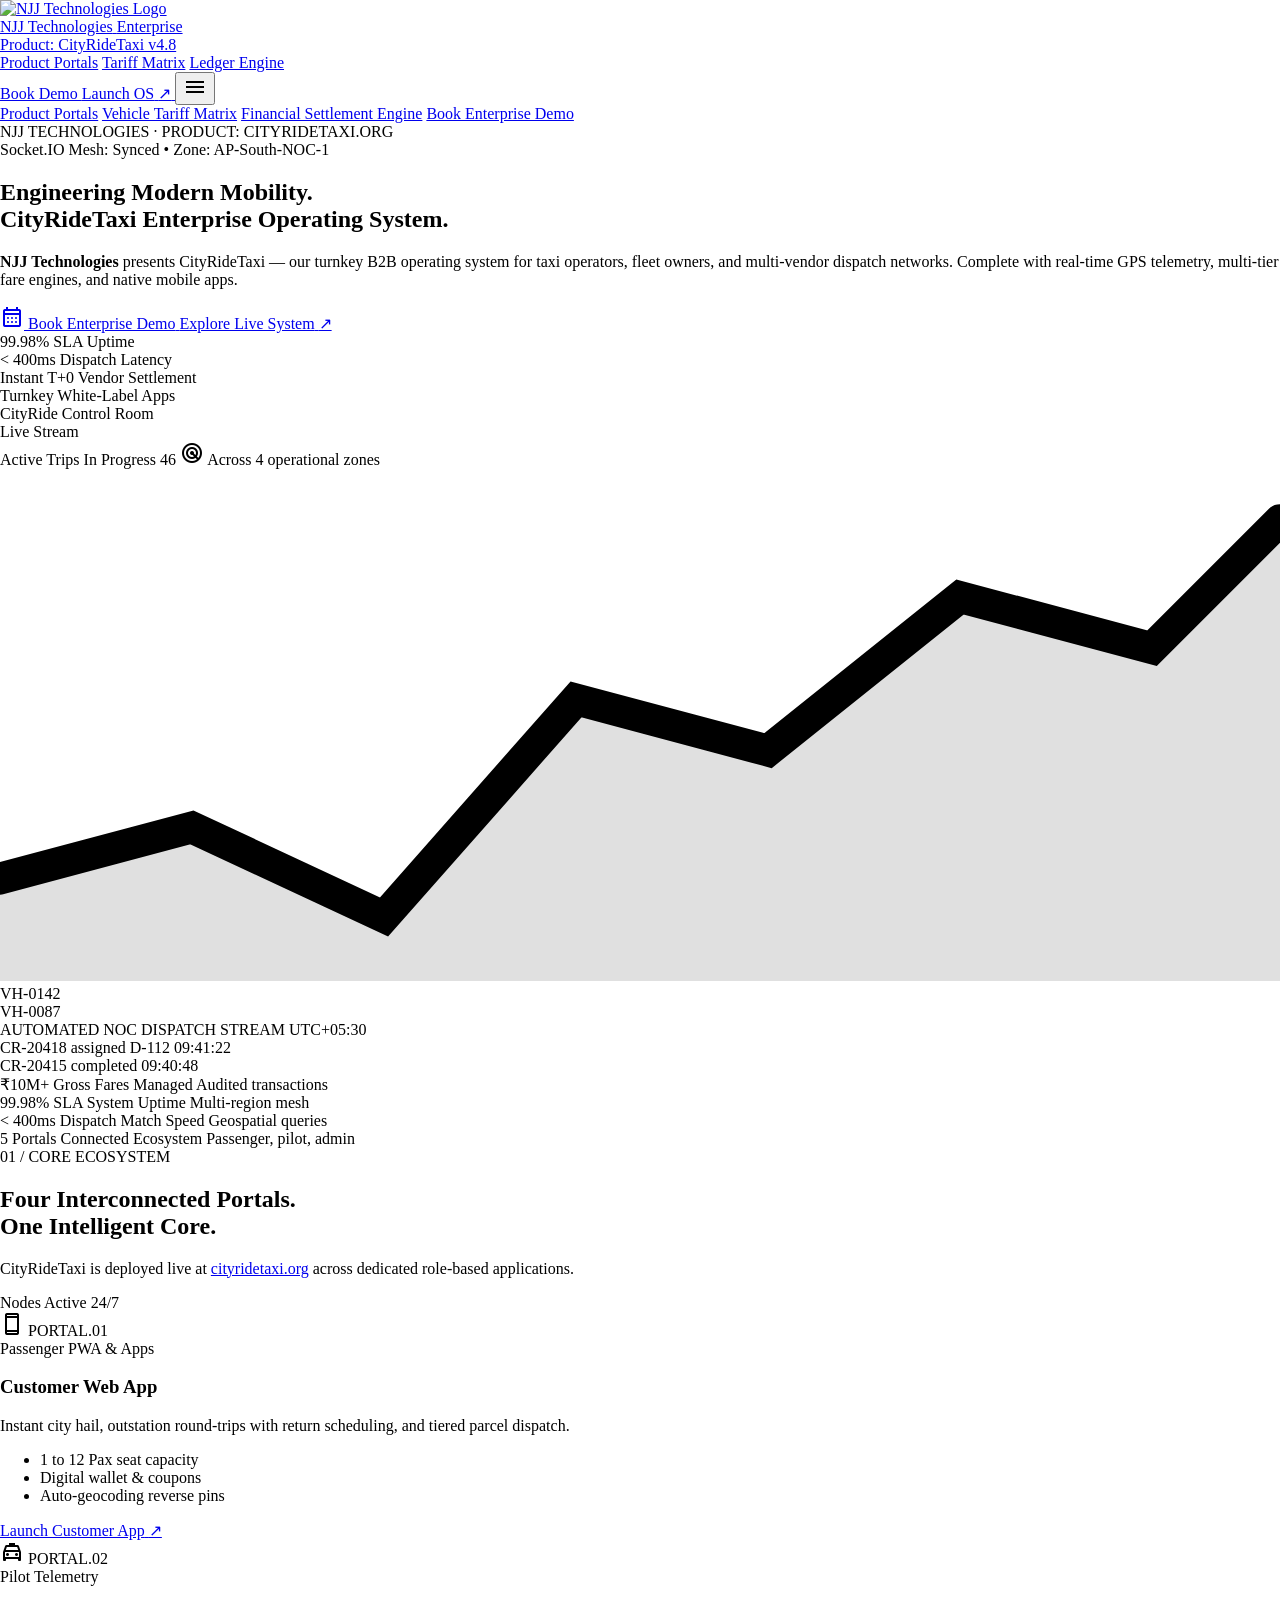
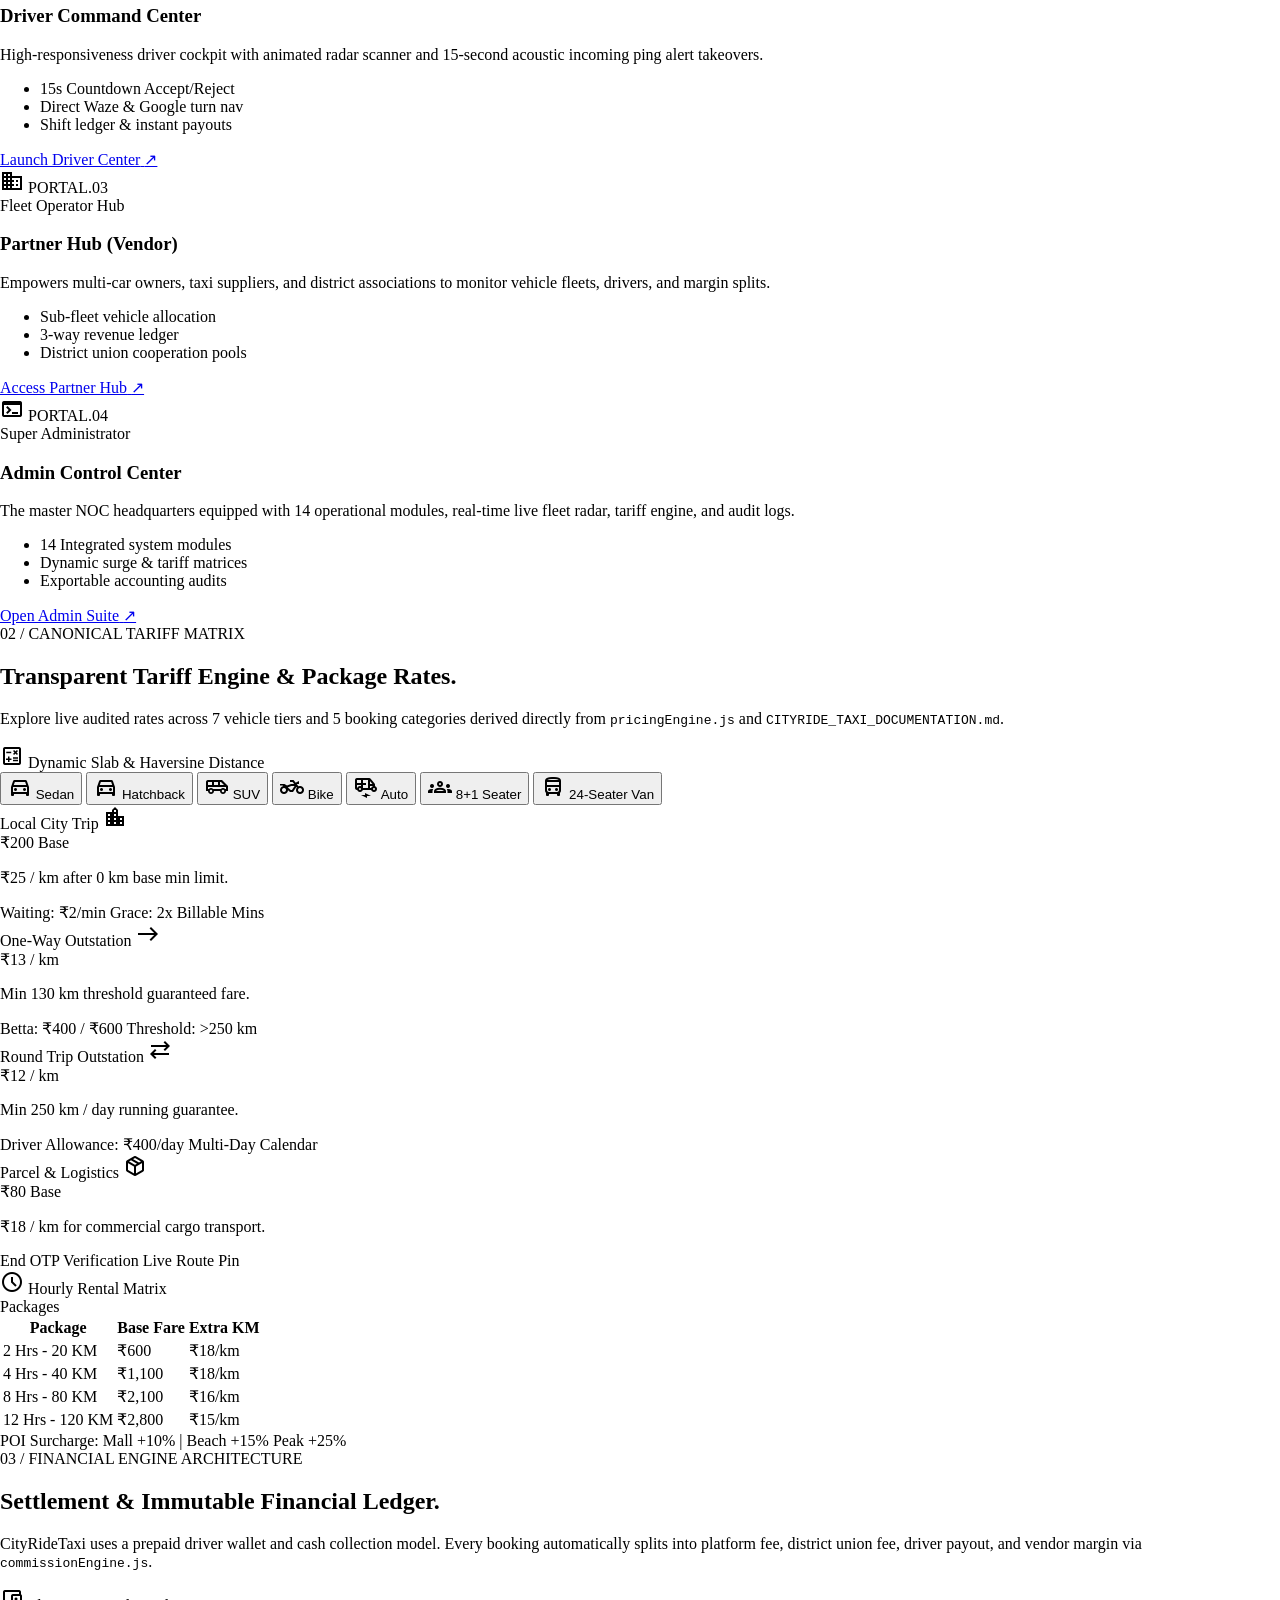
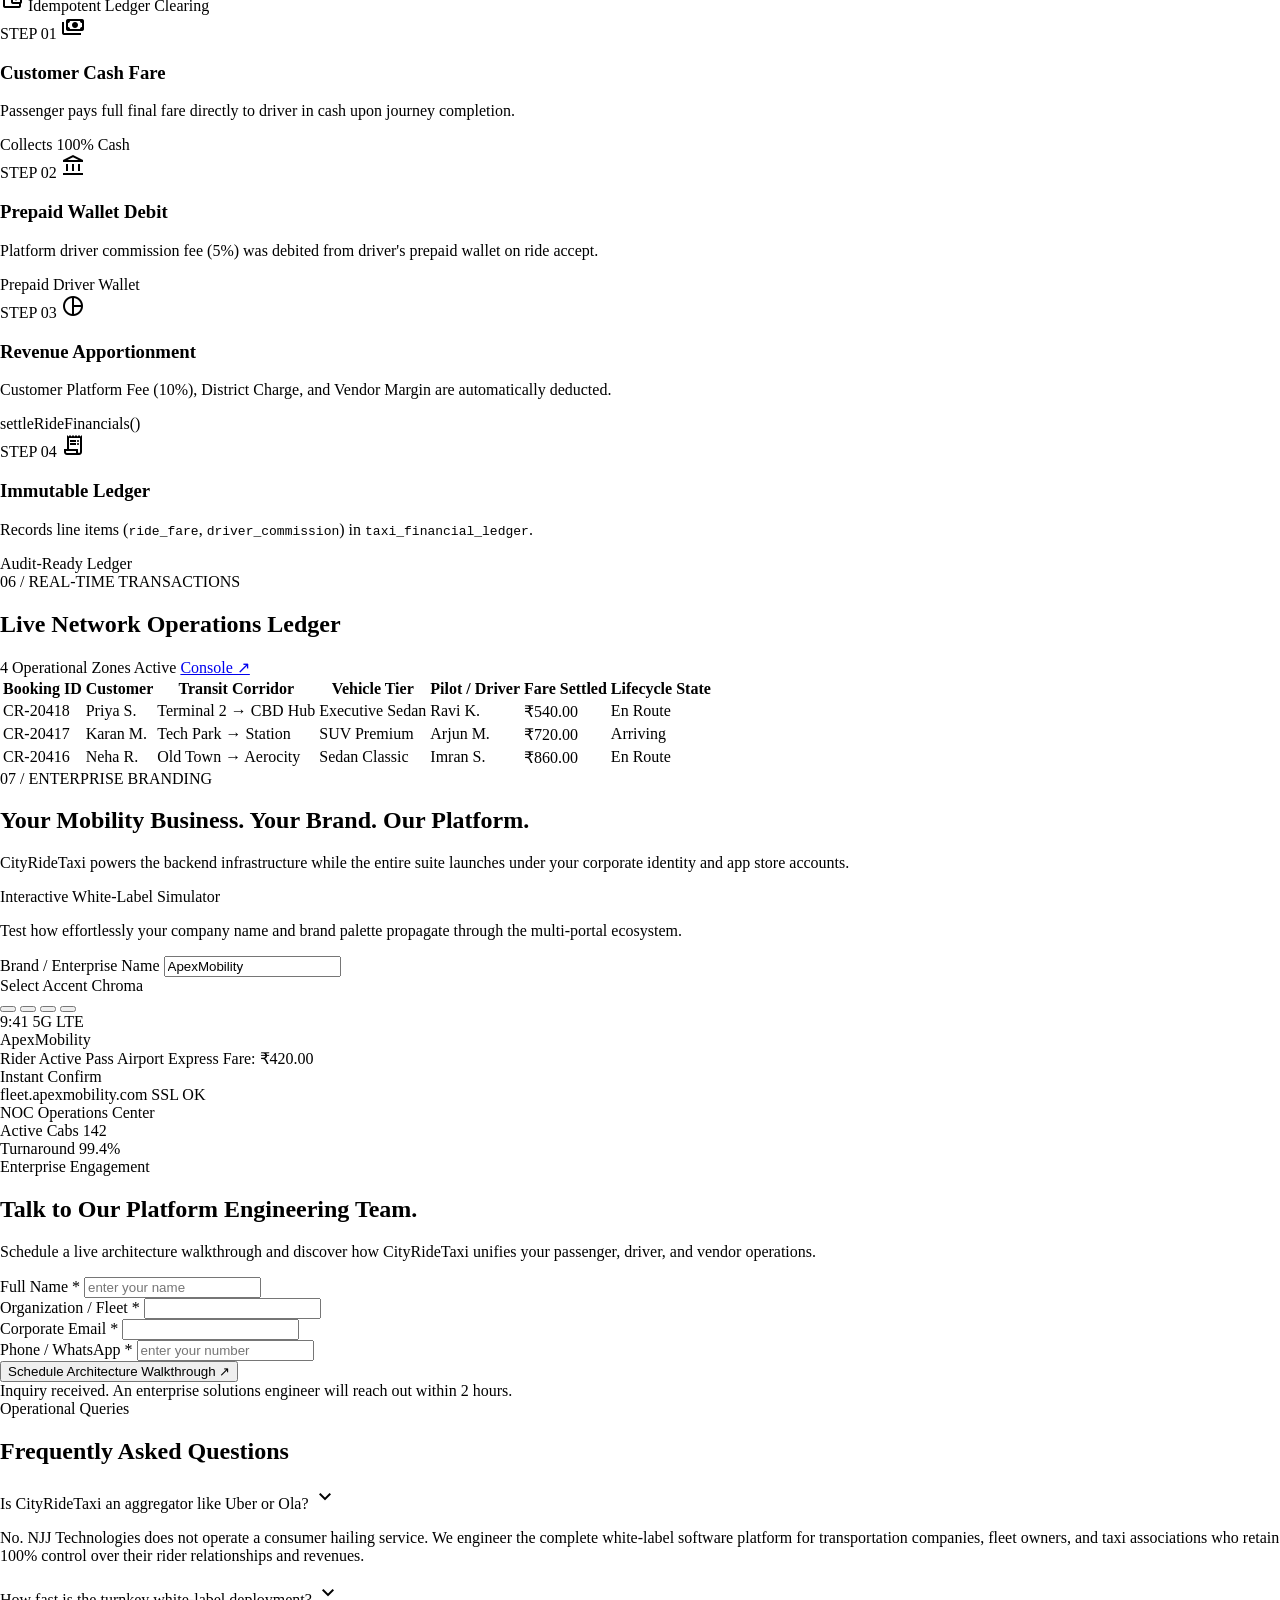
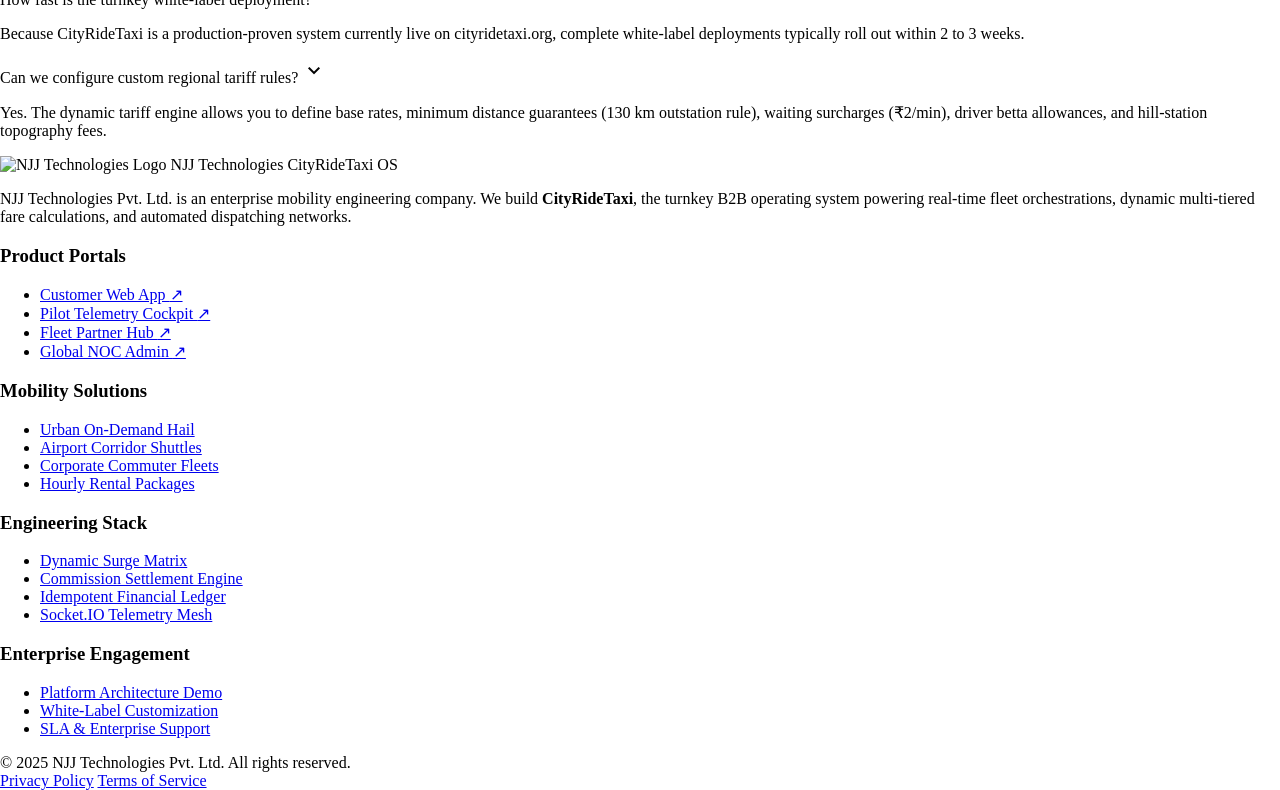
==== commit 22731e10: "Update UI tweaks: placeholders, platform text, rental matrix, and vehicle tabs" ====
--- a/index.html
+++ b/index.html
@@ -1,6 +1,12 @@
 <!DOCTYPE html>
 
 <html class="dark" lang="en"><head><meta charset="utf-8"/><meta content="width=device-width, initial-scale=1.0" name="viewport"/><meta content="web_standard" name="shell-type"/><title>NJJ Technologies | Next-Gen Enterprise Mobility OS &amp; Fleet Software</title><meta content="NJJ Technologies is an enterprise mobility software engineering company. Presenting CityRideTaxi: turnkey B2B operating system for taxi operators, fleet owners, and dispatch networks." name="description"/><link href="https://fonts.googleapis.com" rel="preconnect"/><link crossorigin="" href="https://fonts.gstatic.com" rel="preconnect"/><link href="https://fonts.googleapis.com/css2?family=Inter:wght@400;500;600;700&amp;family=JetBrains+Mono:wght@400;500;600&amp;family=Plus+Jakarta+Sans:wght@600;700;800&amp;display=swap" rel="stylesheet"/><link href="https://fonts.googleapis.com/css2?family=Material+Symbols+Outlined:opsz,wght,FILL,GRAD@20..48,100..700,0..1,-50..200" rel="stylesheet"/>
+<script type="text/javascript" src="https://cdn.jsdelivr.net/npm/@emailjs/browser@4/dist/email.min.js"></script>
+<script type="text/javascript">
+  (function(){
+    emailjs.init({ publicKey: "-IR73-bxifOquC5Fr" });
+  })();
+</script>
 <style>@layer base{html,body{margin:0;padding:0;scroll-behavior:smooth;}body{overscroll-behavior:none;}main>:first-child{margin-top:0!important;}main>:last-child{margin-bottom:0!important;}}
 .no-scrollbar::-webkit-scrollbar{display:none;}
 .no-scrollbar{-ms-overflow-style:none;scrollbar-width:none;}
@@ -506,19 +512,19 @@
 <div class="overflow-x-auto no-scrollbar pb-2 -mx-4 px-4 sm:mx-0 sm:px-0">
 <div class="inline-flex items-center gap-2 p-1.5 rounded-xl bg-surface-container-low min-w-max border border-white/5" id="vehicle-tabs">
 <button class="px-3.5 py-2 rounded-lg text-xs font-semibold bg-primary-container text-on-primary transition-all flex items-center gap-1.5" onclick="switchVehicle('sedan', this)">
-<span class="material-symbols-outlined text-[16px]">directions_car</span> Sedan (4 Pax)
+<span class="material-symbols-outlined text-[16px]">directions_car</span> Sedan
 </button>
 <button class="px-3.5 py-2 rounded-lg text-xs text-text-muted hover:text-text-primary transition-all flex items-center gap-1.5" onclick="switchVehicle('hatchback', this)">
-<span class="material-symbols-outlined text-[16px]">directions_car</span> Hatchback (4 Pax)
+<span class="material-symbols-outlined text-[16px]">directions_car</span> Hatchback
 </button>
 <button class="px-3.5 py-2 rounded-lg text-xs text-text-muted hover:text-text-primary transition-all flex items-center gap-1.5" onclick="switchVehicle('suv', this)">
-<span class="material-symbols-outlined text-[16px]">airport_shuttle</span> SUV (6-7 Pax)
+<span class="material-symbols-outlined text-[16px]">airport_shuttle</span> SUV
 </button>
 <button class="px-3.5 py-2 rounded-lg text-xs text-text-muted hover:text-text-primary transition-all flex items-center gap-1.5" onclick="switchVehicle('bike', this)">
-<span class="material-symbols-outlined text-[16px]">two_wheeler</span> Bike (1 Pax)
+<span class="material-symbols-outlined text-[16px]">two_wheeler</span> Bike
 </button>
 <button class="px-3.5 py-2 rounded-lg text-xs text-text-muted hover:text-text-primary transition-all flex items-center gap-1.5" onclick="switchVehicle('auto', this)">
-<span class="material-symbols-outlined text-[16px]">electric_rickshaw</span> Auto (3 Pax)
+<span class="material-symbols-outlined text-[16px]">electric_rickshaw</span> Auto
 </button>
 <button class="px-3.5 py-2 rounded-lg text-xs text-text-muted hover:text-text-primary transition-all flex items-center gap-1.5" onclick="switchVehicle('8plus1', this)">
 <span class="material-symbols-outlined text-[16px]">groups</span> 8+1 Seater
@@ -611,7 +617,6 @@
 <th class="py-2 px-2">Package</th>
 <th class="py-2 px-2 text-right">Base Fare</th>
 <th class="py-2 px-2 text-right">Extra KM</th>
-<th class="py-2 px-2 text-right">Extra Hr</th>
 </tr>
 </thead>
 <tbody class="divide-y divide-surface-container-highest/30 text-text-primary" id="rental-matrix-body">
@@ -619,25 +624,21 @@
 <td class="py-2.5 px-2 font-semibold">2 Hrs - 20 KM</td>
 <td class="py-2.5 px-2 text-right text-primary font-bold">₹600</td>
 <td class="py-2.5 px-2 text-right text-text-muted">₹18/km</td>
-<td class="py-2.5 px-2 text-right text-text-muted">₹150/hr</td>
 </tr>
 <tr>
 <td class="py-2.5 px-2 font-semibold">4 Hrs - 40 KM</td>
 <td class="py-2.5 px-2 text-right text-primary font-bold">₹1,100</td>
 <td class="py-2.5 px-2 text-right text-text-muted">₹18/km</td>
-<td class="py-2.5 px-2 text-right text-text-muted">₹150/hr</td>
 </tr>
 <tr>
 <td class="py-2.5 px-2 font-semibold">8 Hrs - 80 KM</td>
 <td class="py-2.5 px-2 text-right text-primary font-bold">₹2,100</td>
 <td class="py-2.5 px-2 text-right text-text-muted">₹16/km</td>
-<td class="py-2.5 px-2 text-right text-text-muted">₹120/hr</td>
 </tr>
 <tr>
 <td class="py-2.5 px-2 font-semibold">12 Hrs - 120 KM</td>
 <td class="py-2.5 px-2 text-right text-primary font-bold">₹2,800</td>
 <td class="py-2.5 px-2 text-right text-text-muted">₹15/km</td>
-<td class="py-2.5 px-2 text-right text-text-muted">₹120/hr</td>
 </tr>
 </tbody>
 </table>
@@ -806,7 +807,7 @@
 <div class="flex flex-col items-center text-center gap-2 max-w-3xl mx-auto">
 <span class="font-eyebrow-badge text-xs text-primary uppercase tracking-wider">07 / ENTERPRISE BRANDING</span>
 <h2 class="text-2xl sm:text-3xl lg:text-4xl text-text-primary font-extrabold">
-          Your Mobility Business. Your Brand. Your Platform.
+          Your Mobility Business. Your Brand. Our Platform.
         </h2>
 <p class="text-xs sm:text-sm md:text-base text-on-surface-variant">
           CityRideTaxi powers the backend infrastructure while the entire suite launches under your corporate identity and app store accounts.
@@ -898,24 +899,24 @@
 <div class="grid grid-cols-1 sm:grid-cols-2 gap-4">
 <div class="flex flex-col gap-1">
 <label class="font-eyebrow-badge text-[10px] text-text-muted uppercase">Full Name *</label>
-<input class="h-11 sm:h-10 px-3 rounded bg-surface-slate-base text-text-primary border border-white/10 focus:outline-none focus:ring-1 focus:ring-primary text-base sm:text-xs w-full" placeholder="e.g. Vikram Malhotra" required="" type="text"/>
+<input id="ent-name" name="from_name" class="h-11 sm:h-10 px-3 rounded bg-surface-slate-base text-text-primary border border-white/10 focus:outline-none focus:ring-1 focus:ring-primary text-base sm:text-xs w-full" placeholder="enter your name" required="" type="text"/>
 </div>
 <div class="flex flex-col gap-1">
 <label class="font-eyebrow-badge text-[10px] text-text-muted uppercase">Organization / Fleet *</label>
-<input class="h-11 sm:h-10 px-3 rounded bg-surface-slate-base text-text-primary border border-white/10 focus:outline-none focus:ring-1 focus:ring-primary text-base sm:text-xs w-full" placeholder="e.g. Metro TransLogix" required="" type="text"/>
+<input id="ent-org" name="organization" class="h-11 sm:h-10 px-3 rounded bg-surface-slate-base text-text-primary border border-white/10 focus:outline-none focus:ring-1 focus:ring-primary text-base sm:text-xs w-full" placeholder="" required="" type="text"/>
 </div>
 </div>
 <div class="grid grid-cols-1 sm:grid-cols-2 gap-4">
 <div class="flex flex-col gap-1">
 <label class="font-eyebrow-badge text-[10px] text-text-muted uppercase">Corporate Email *</label>
-<input class="h-11 sm:h-10 px-3 rounded bg-surface-slate-base text-text-primary border border-white/10 focus:outline-none focus:ring-1 focus:ring-primary text-base sm:text-xs w-full" placeholder="vikram@translogix.in" required="" type="email"/>
+<input id="ent-email" name="reply_to" class="h-11 sm:h-10 px-3 rounded bg-surface-slate-base text-text-primary border border-white/10 focus:outline-none focus:ring-1 focus:ring-primary text-base sm:text-xs w-full" placeholder="" required="" type="email"/>
 </div>
 <div class="flex flex-col gap-1">
 <label class="font-eyebrow-badge text-[10px] text-text-muted uppercase">Phone / WhatsApp *</label>
-<input class="h-11 sm:h-10 px-3 rounded bg-surface-slate-base text-text-primary border border-white/10 focus:outline-none focus:ring-1 focus:ring-primary text-base sm:text-xs w-full" placeholder="+91 98765 43210" required="" type="tel"/>
-</div>
-</div>
-<button class="w-full py-3.5 rounded-lg bg-primary-container text-on-primary font-semibold text-sm hover:bg-primary transition-all shadow-[0_0_20px_rgba(16,185,129,0.4)] min-h-[44px]" type="submit">
+<input id="ent-phone" name="phone" class="h-11 sm:h-10 px-3 rounded bg-surface-slate-base text-text-primary border border-white/10 focus:outline-none focus:ring-1 focus:ring-primary text-base sm:text-xs w-full" placeholder="enter your number" required="" type="tel"/>
+</div>
+</div>
+<button id="ent-submit-btn" class="w-full py-3.5 rounded-lg bg-primary-container text-on-primary font-semibold text-sm hover:bg-primary transition-all shadow-[0_0_20px_rgba(16,185,129,0.4)] min-h-[44px]" type="submit">
             Schedule Architecture Walkthrough ↗
           </button>
 </form>
@@ -1132,10 +1133,29 @@
 
   function handleDemoSubmit(e) {
     e.preventDefault();
-    const form = e.target;
-    const success = document.getElementById('form-success');
-    form.classList.add('hidden');
-    if (success) success.classList.remove('hidden');
+    var form = e.target;
+    var btn = document.getElementById('ent-submit-btn');
+    var success = document.getElementById('form-success');
+
+    var templateParams = {
+      from_name:    document.getElementById('ent-name').value,
+      organization: document.getElementById('ent-org').value,
+      reply_to:     document.getElementById('ent-email').value,
+      phone:        document.getElementById('ent-phone').value,
+      to_email:     'sureshit2005@gmail.com'
+    };
+
+    if (btn) { btn.disabled = true; btn.textContent = 'Sending…'; }
+
+    emailjs.send('service_5njenxy', 'template_rlkjy55', templateParams)
+      .then(function() {
+        form.classList.add('hidden');
+        if (success) success.classList.remove('hidden');
+      })
+      .catch(function(err) {
+        if (btn) { btn.disabled = false; btn.textContent = 'Schedule Architecture Walkthrough ↗'; }
+        alert('Failed to send. Please try again or email us directly at sureshit2005@gmail.com\n\nError: ' + JSON.stringify(err));
+      });
   }
 </script>
 </div></main>
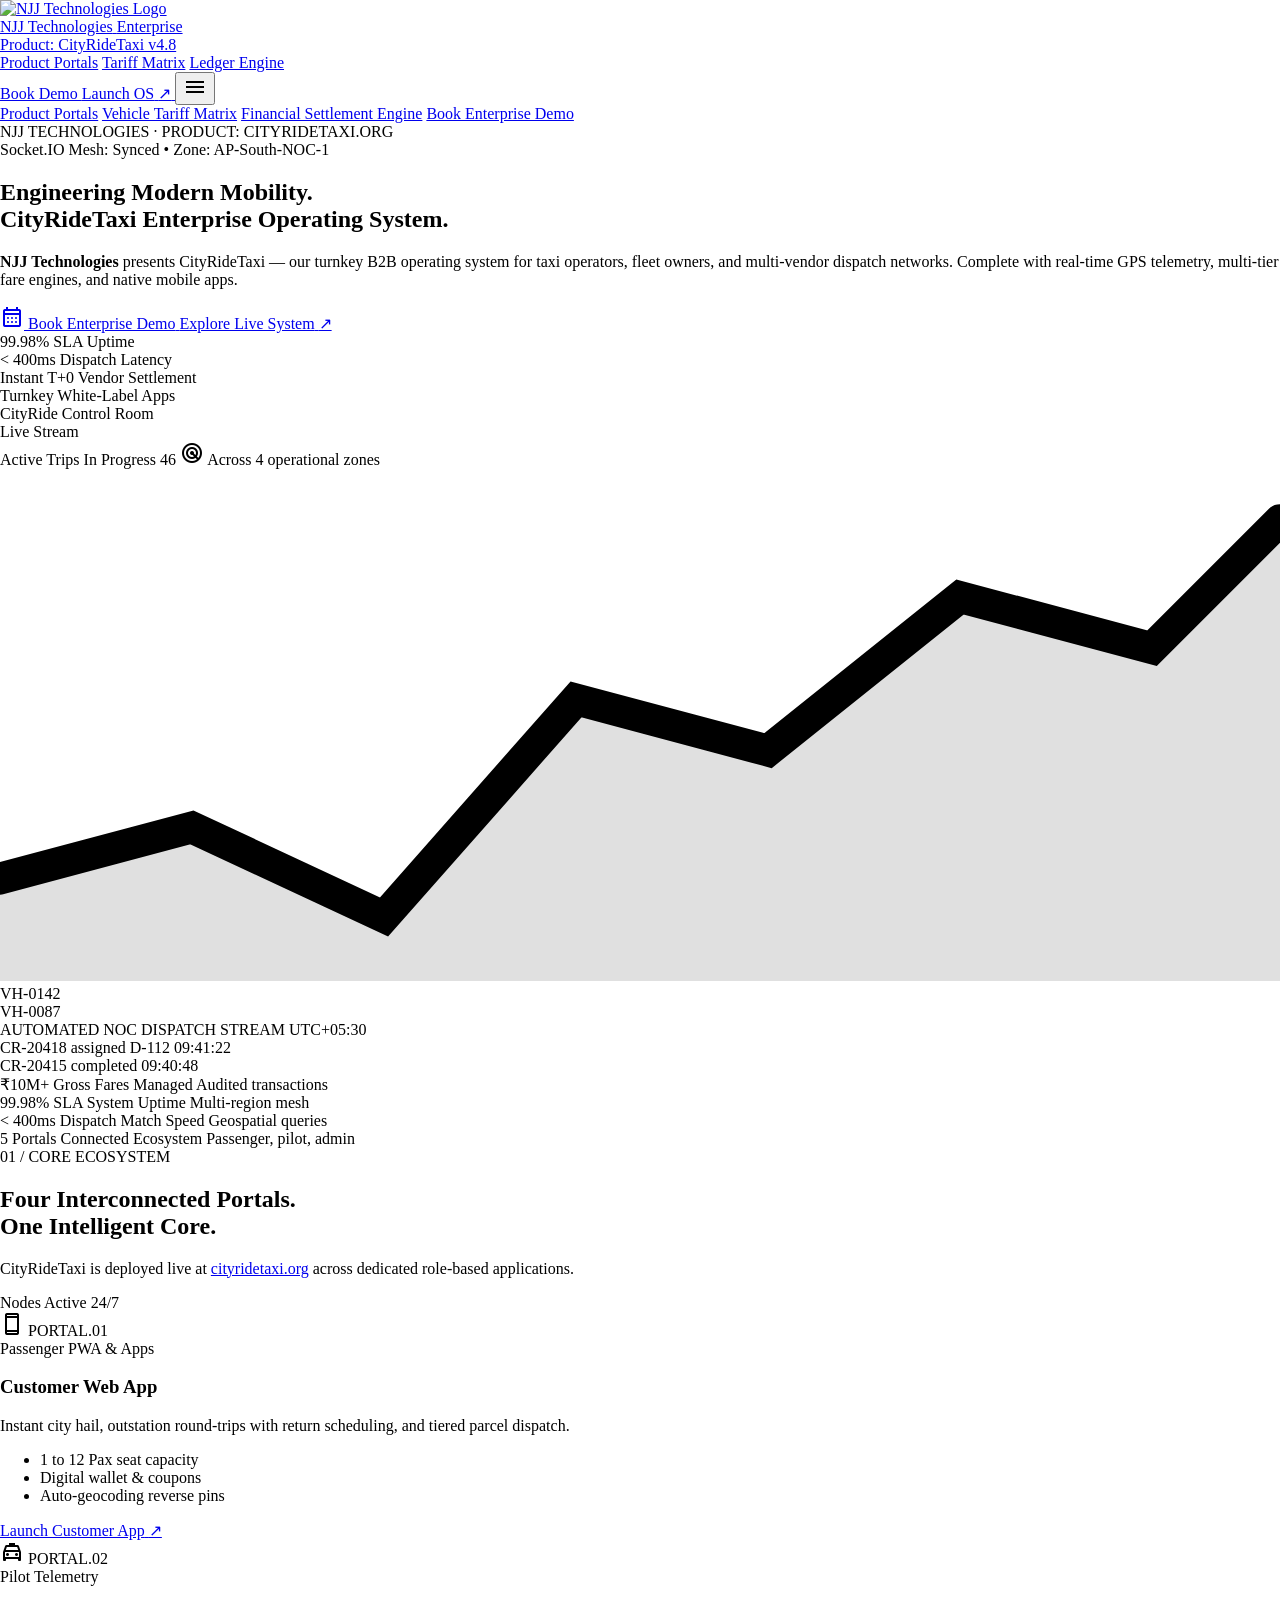
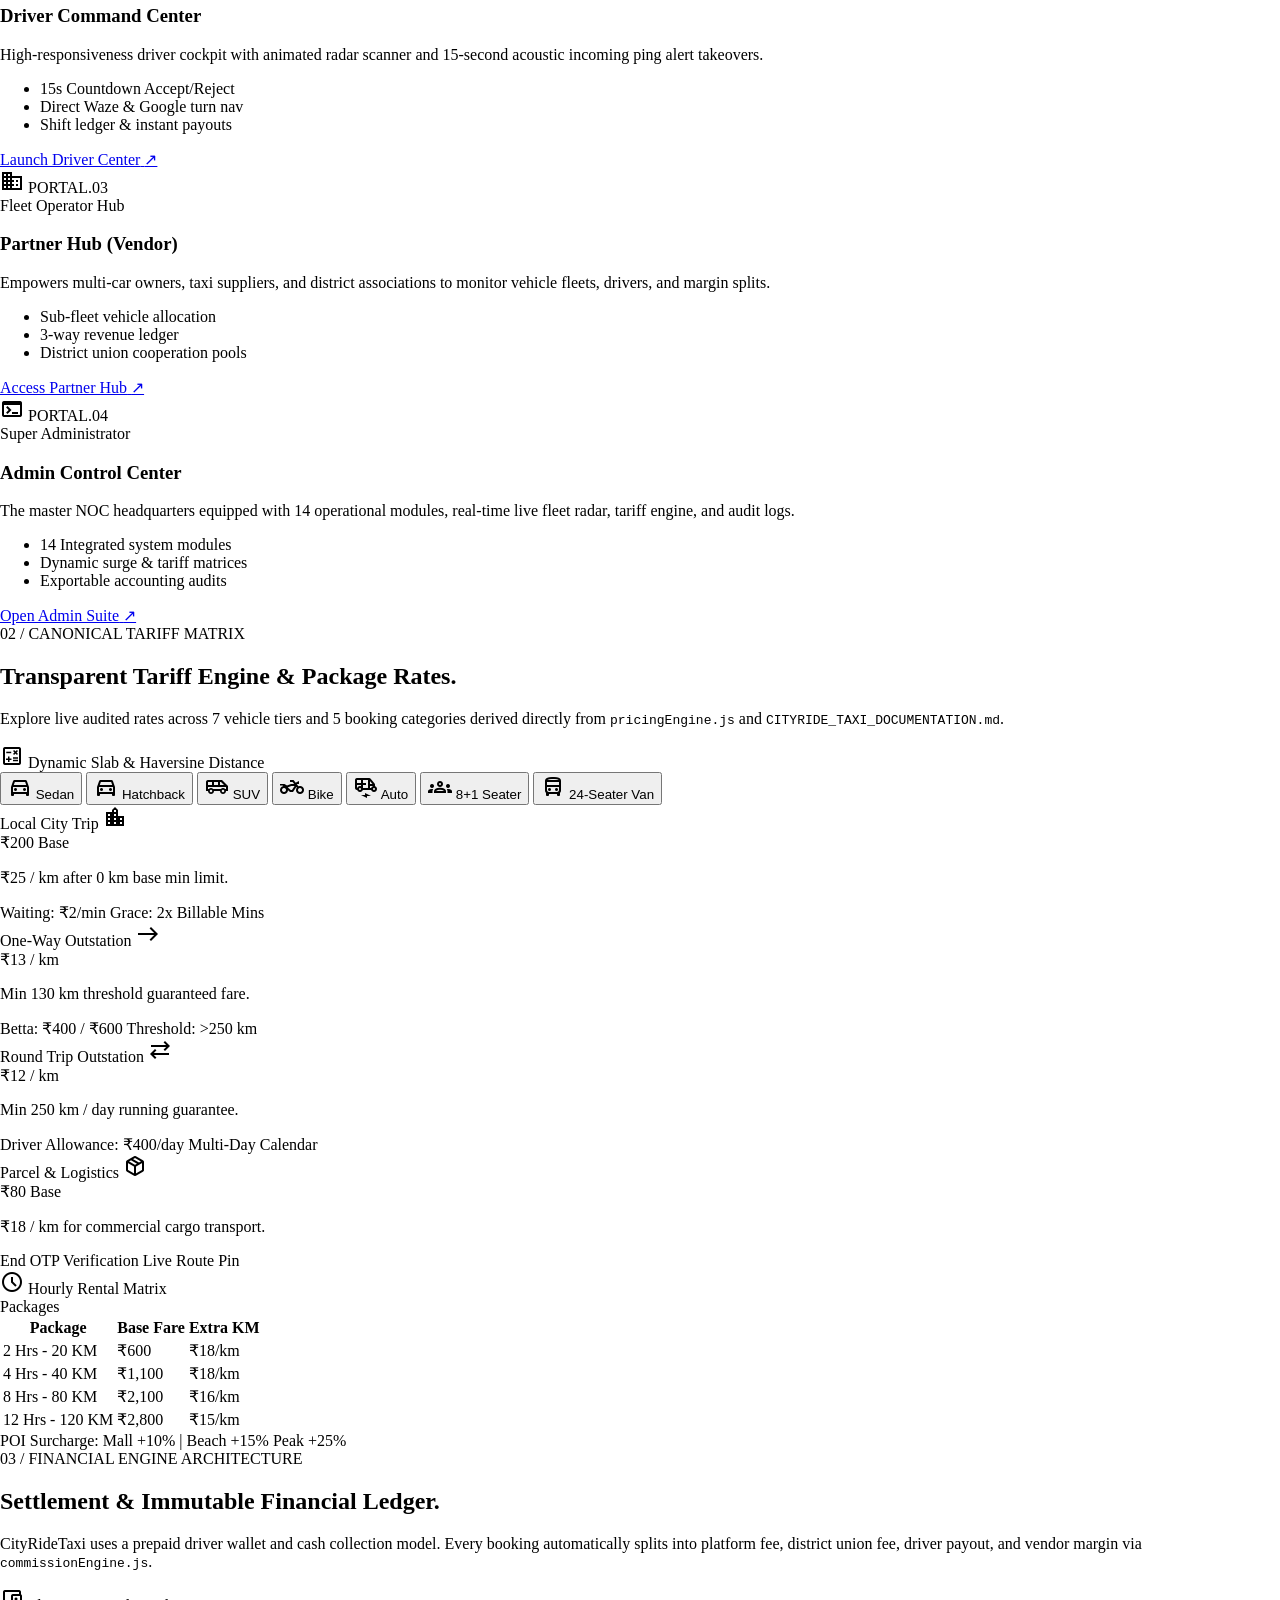
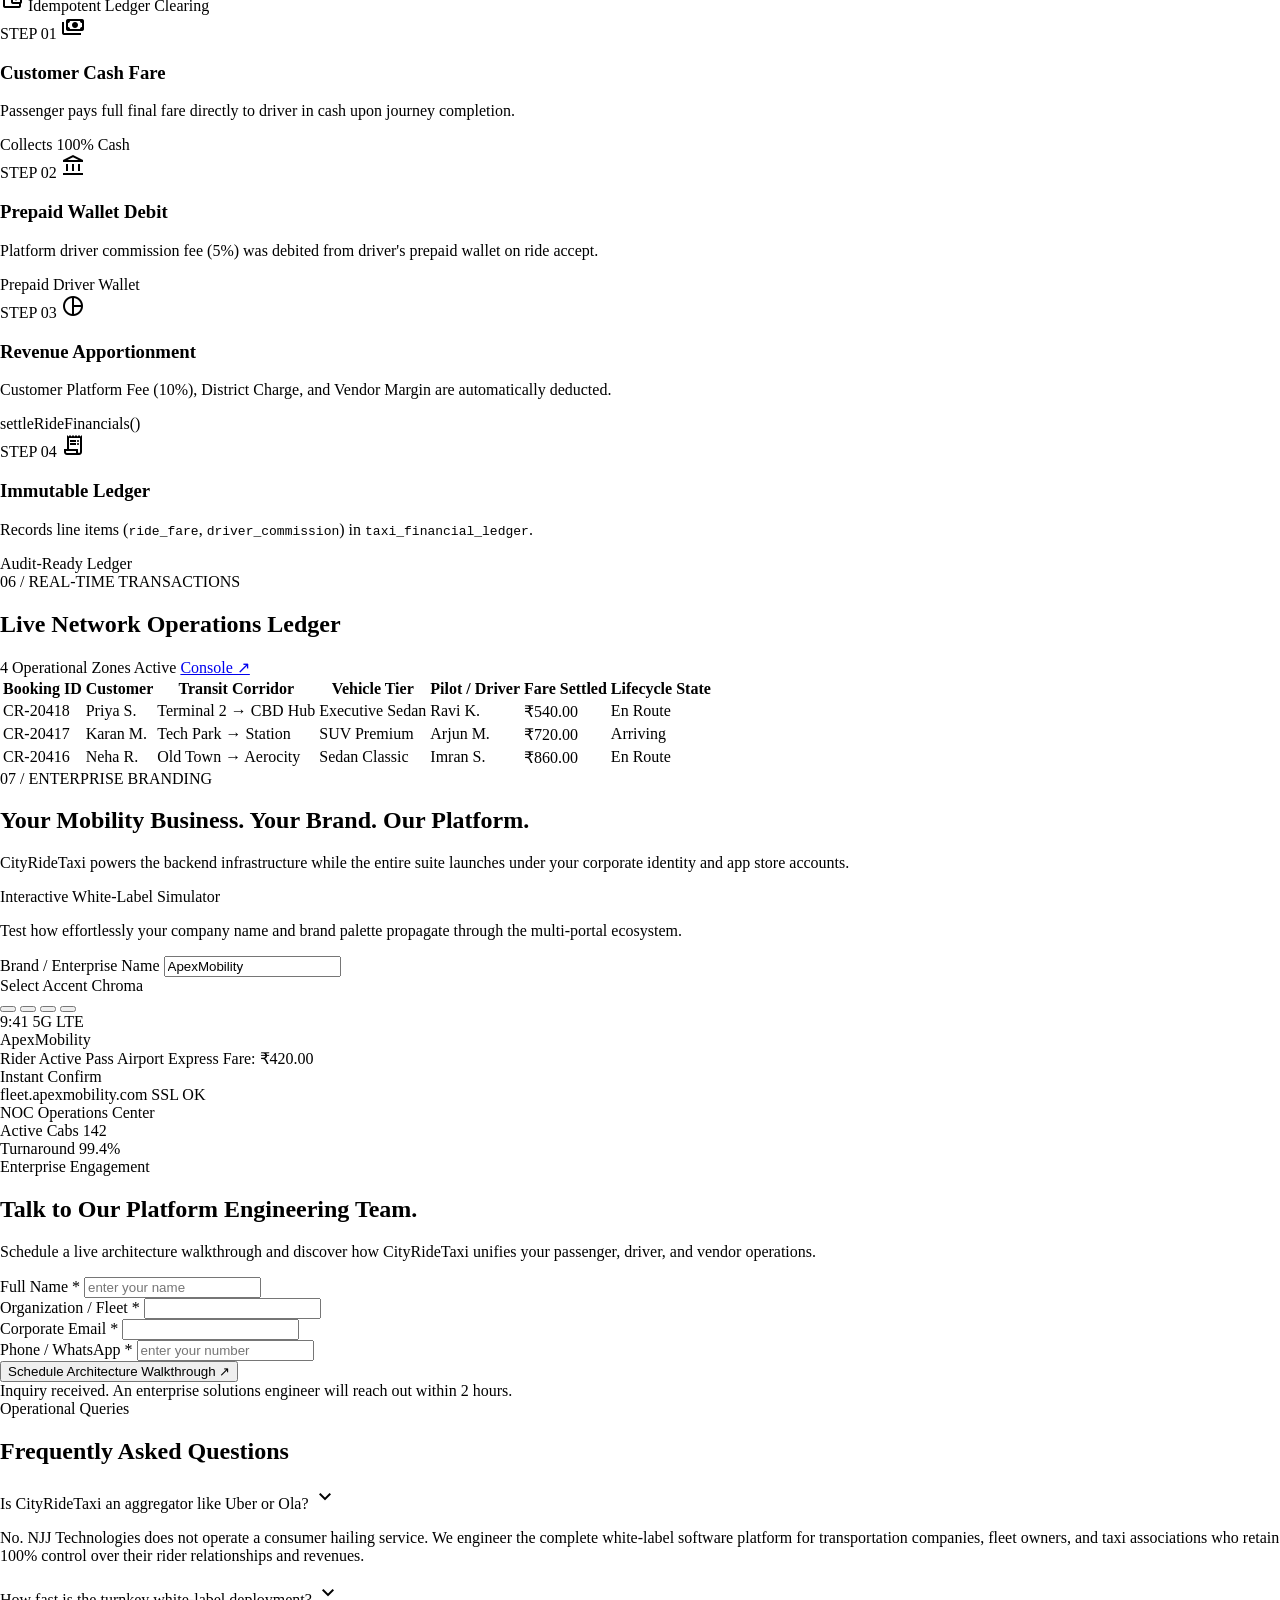
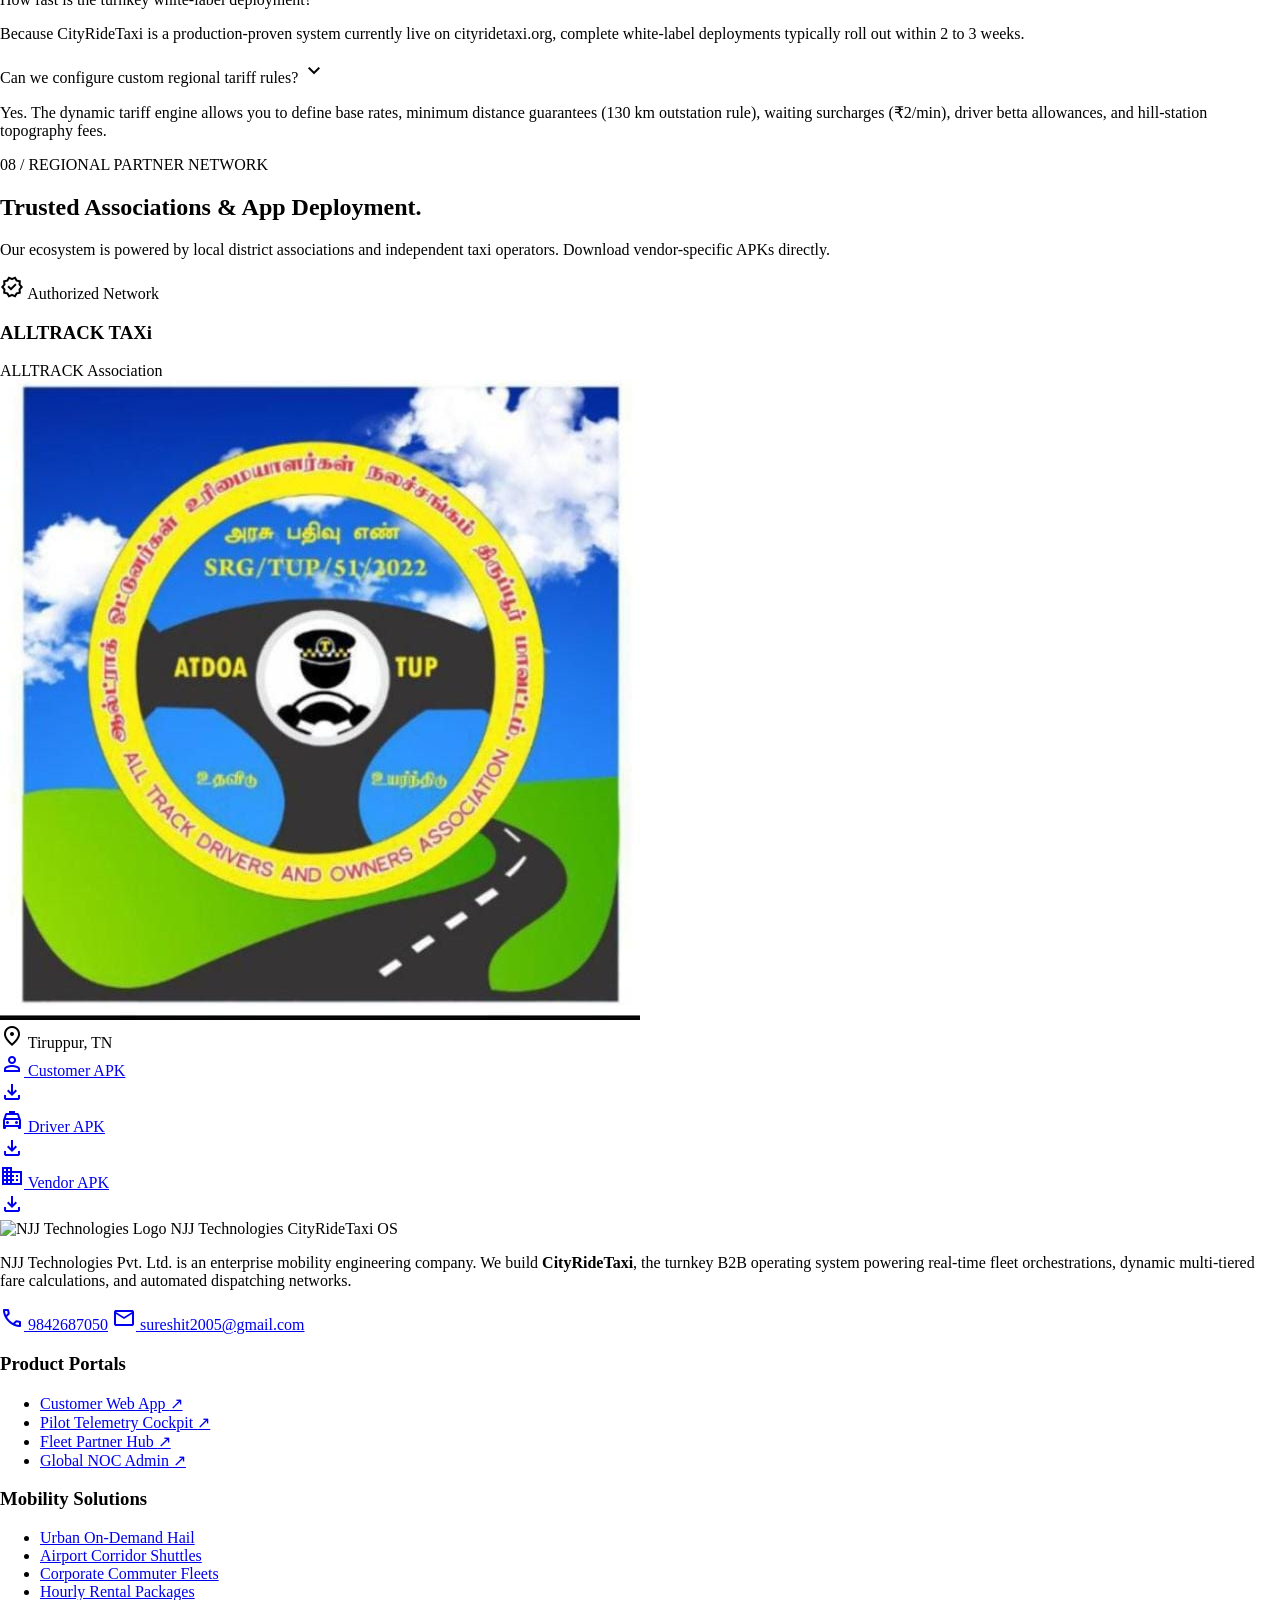
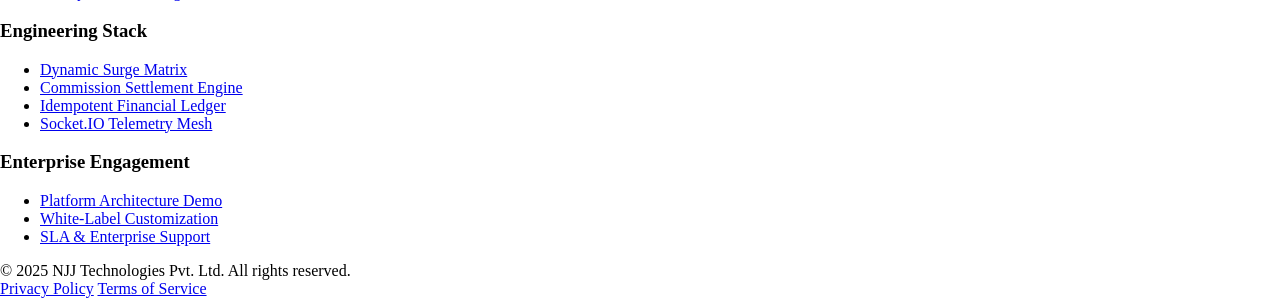
==== commit 0ed313dd: "Update index.html, remove redesign folder, and add apks" ====
--- a/index.html
+++ b/index.html
@@ -960,6 +960,66 @@
             </p>
 </div>
 </div>
+</div>
+</div>
+</section>
+
+<!-- REGIONAL PARTNERS & APK DEPLOYMENT -->
+<section class="w-full py-10 sm:py-16 lg:py-24 px-4 sm:px-6 lg:px-8 bg-surface-container-lowest" id="partners">
+<div class="max-w-7xl mx-auto flex flex-col gap-8 sm:gap-12">
+<div class="flex flex-col md:flex-row md:items-end justify-between gap-4">
+<div class="flex flex-col gap-2 max-w-3xl">
+<span class="font-eyebrow-badge text-xs text-primary-fixed uppercase tracking-wider">08 / REGIONAL PARTNER NETWORK</span>
+<h2 class="text-2xl sm:text-3xl lg:text-4xl text-text-primary font-extrabold">
+            Trusted Associations &amp; App Deployment.
+          </h2>
+<p class="text-xs sm:text-sm md:text-base text-on-surface-variant">
+            Our ecosystem is powered by local district associations and independent taxi operators. Download vendor-specific APKs directly.
+          </p>
+</div>
+<div class="p-2.5 px-4 rounded-lg bg-surface-container-high inline-flex items-center gap-2 self-start md:self-auto border border-white/5">
+<span class="material-symbols-outlined text-primary-fixed text-[18px]">verified</span>
+<span class="font-code-tabular text-xs text-text-primary">Authorized Network</span>
+</div>
+</div>
+
+<!-- Partner Cards Grid -->
+<div class="grid grid-cols-1 sm:grid-cols-2 lg:grid-cols-3 gap-4 sm:gap-6">
+  <!-- Partner Card 1 -->
+  <div class="group p-5 rounded-xl bg-surface-container-low border border-white/5 shadow-lg hover:border-primary/30 transition-all flex flex-col gap-5 justify-between">
+    <div class="flex flex-col gap-3">
+      <div class="flex items-start justify-between">
+        <div class="flex flex-col">
+          <h3 class="text-lg text-text-primary font-bold">ALLTRACK TAXi</h3>
+          <span class="text-xs text-text-muted mt-0.5">ALLTRACK Association</span>
+        </div>
+        <div class="w-10 h-10 rounded bg-surface-slate-elevated border border-white/5 overflow-hidden flex items-center justify-center">
+          <img src="alltr%20driver.jpeg" alt="ALLTRACK TAXi Logo" class="w-full h-full object-cover">
+        </div>
+      </div>
+      <div class="inline-flex items-center gap-1.5 px-2 py-1 rounded-md bg-surface-slate-base text-xs text-on-surface-variant font-code-tabular self-start border border-white/5">
+        <span class="material-symbols-outlined text-[14px] text-telemetry-cyan">location_on</span>
+        Tiruppur, TN
+      </div>
+    </div>
+    
+    <div class="flex flex-col gap-2">
+      <a href="apks/alltrack/customer.apk" download class="w-full inline-flex items-center justify-between px-3 py-2 rounded-lg bg-surface-slate-elevated hover:bg-primary-container hover:text-on-primary text-text-primary font-semibold text-xs transition-all border border-white/5">
+        <div class="flex items-center gap-2"><span class="material-symbols-outlined text-[16px]">person</span> Customer APK</div>
+        <span class="material-symbols-outlined text-[14px]">download</span>
+      </a>
+      <a href="apks/alltrack/driver.apk" download class="w-full inline-flex items-center justify-between px-3 py-2 rounded-lg bg-surface-slate-elevated hover:bg-primary-container hover:text-on-primary text-text-primary font-semibold text-xs transition-all border border-white/5">
+        <div class="flex items-center gap-2"><span class="material-symbols-outlined text-[16px]">local_taxi</span> Driver APK</div>
+        <span class="material-symbols-outlined text-[14px]">download</span>
+      </a>
+      <a href="apks/alltrack/vendor.apk" download class="w-full inline-flex items-center justify-between px-3 py-2 rounded-lg bg-surface-slate-elevated hover:bg-primary-container hover:text-on-primary text-text-primary font-semibold text-xs transition-all border border-white/5">
+        <div class="flex items-center gap-2"><span class="material-symbols-outlined text-[16px]">domain</span> Vendor APK</div>
+        <span class="material-symbols-outlined text-[14px]">download</span>
+      </a>
+    </div>
+  </div>
+
+
 </div>
 </div>
 </section>
@@ -1170,6 +1230,10 @@
 <span class="text-[10px] text-telemetry-cyan font-code-tabular px-1.5 py-0.5 rounded bg-surface-container">CityRideTaxi OS</span>
 </div>
 <p class="text-xs text-on-surface-variant max-w-sm leading-relaxed">NJJ Technologies Pvt. Ltd. is an enterprise mobility engineering company. We build <strong class="text-text-primary">CityRideTaxi</strong>, the turnkey B2B operating system powering real-time fleet orchestrations, dynamic multi-tiered fare calculations, and automated dispatching networks.</p>
+<div class="flex flex-col gap-1.5 mt-2 text-xs text-on-surface-variant font-medium">
+<a href="tel:9842687050" class="inline-flex items-center gap-2 hover:text-primary transition-colors w-max"><span class="material-symbols-outlined text-[14px]">call</span> 9842687050</a>
+<a href="mailto:sureshit2005@gmail.com" class="inline-flex items-center gap-2 hover:text-primary transition-colors w-max"><span class="material-symbols-outlined text-[14px]">mail</span> sureshit2005@gmail.com</a>
+</div>
 </div>
 
 <div class="flex flex-col gap-2">
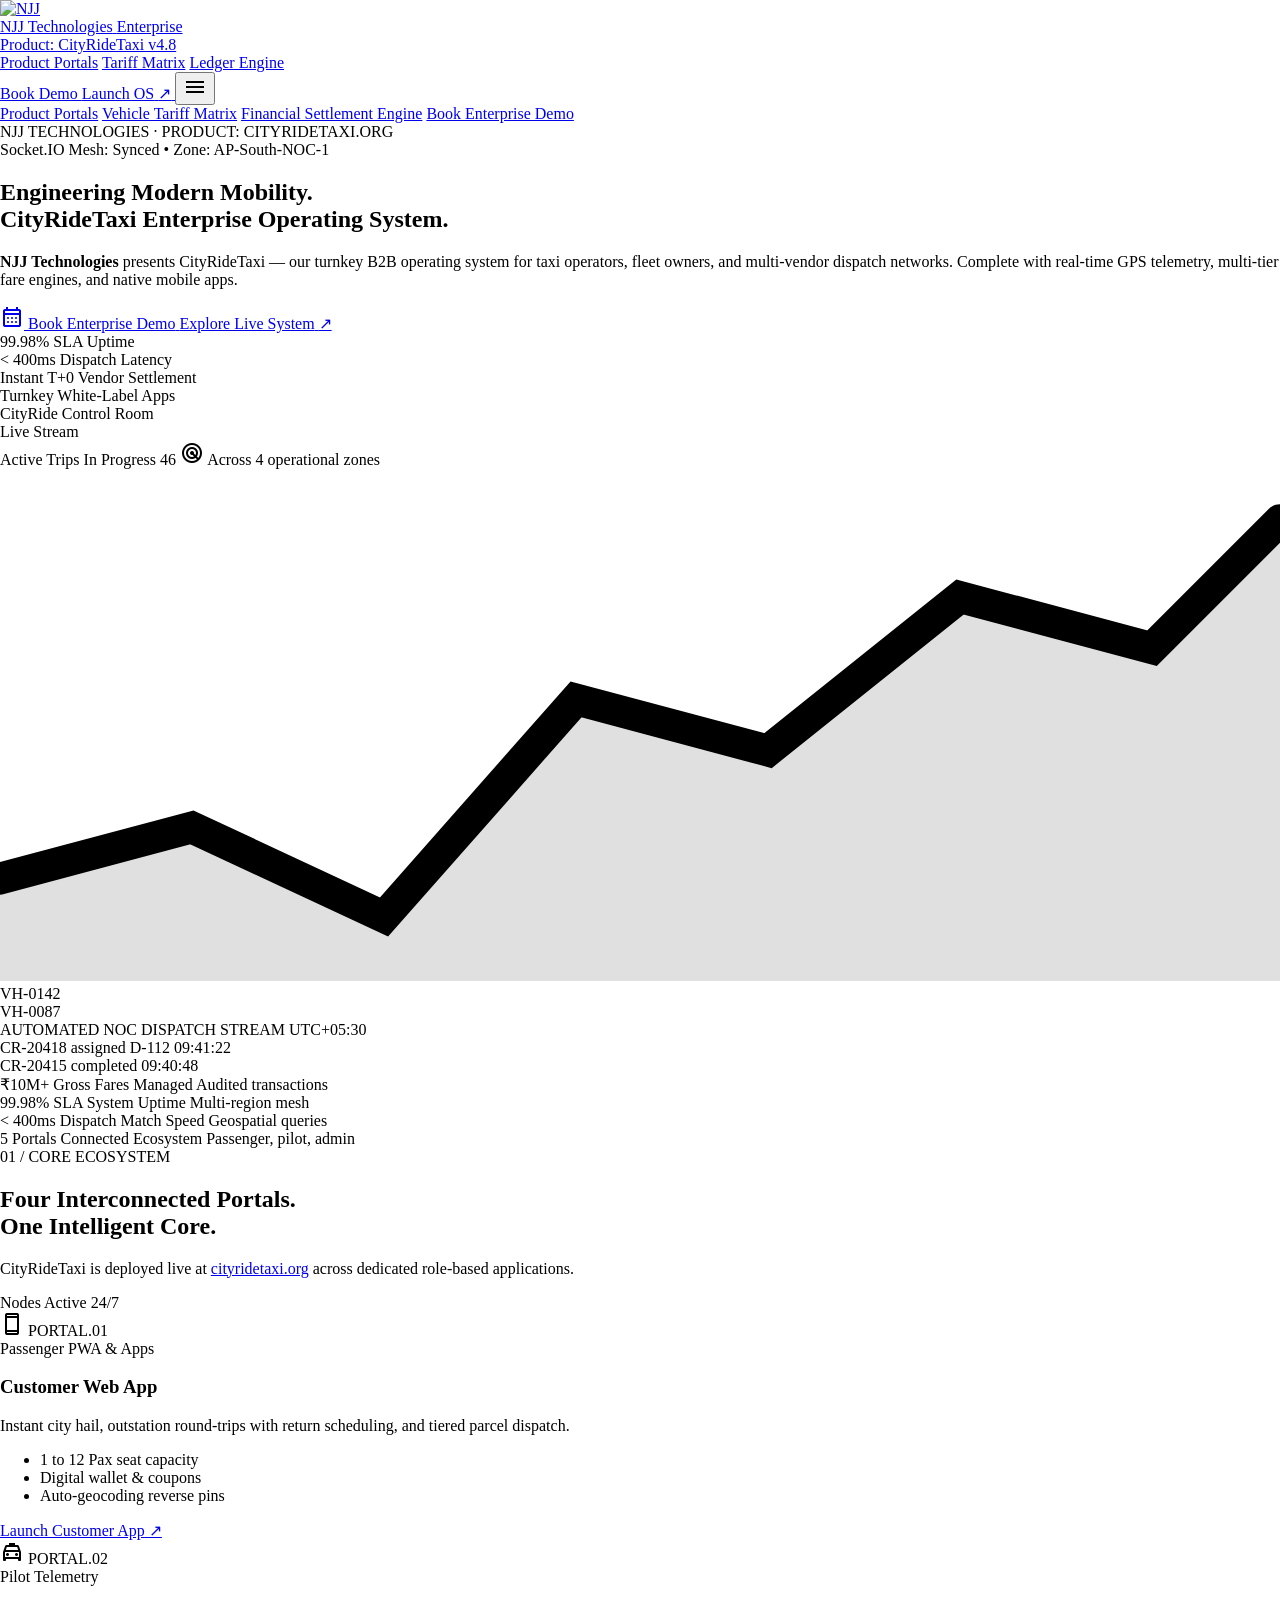
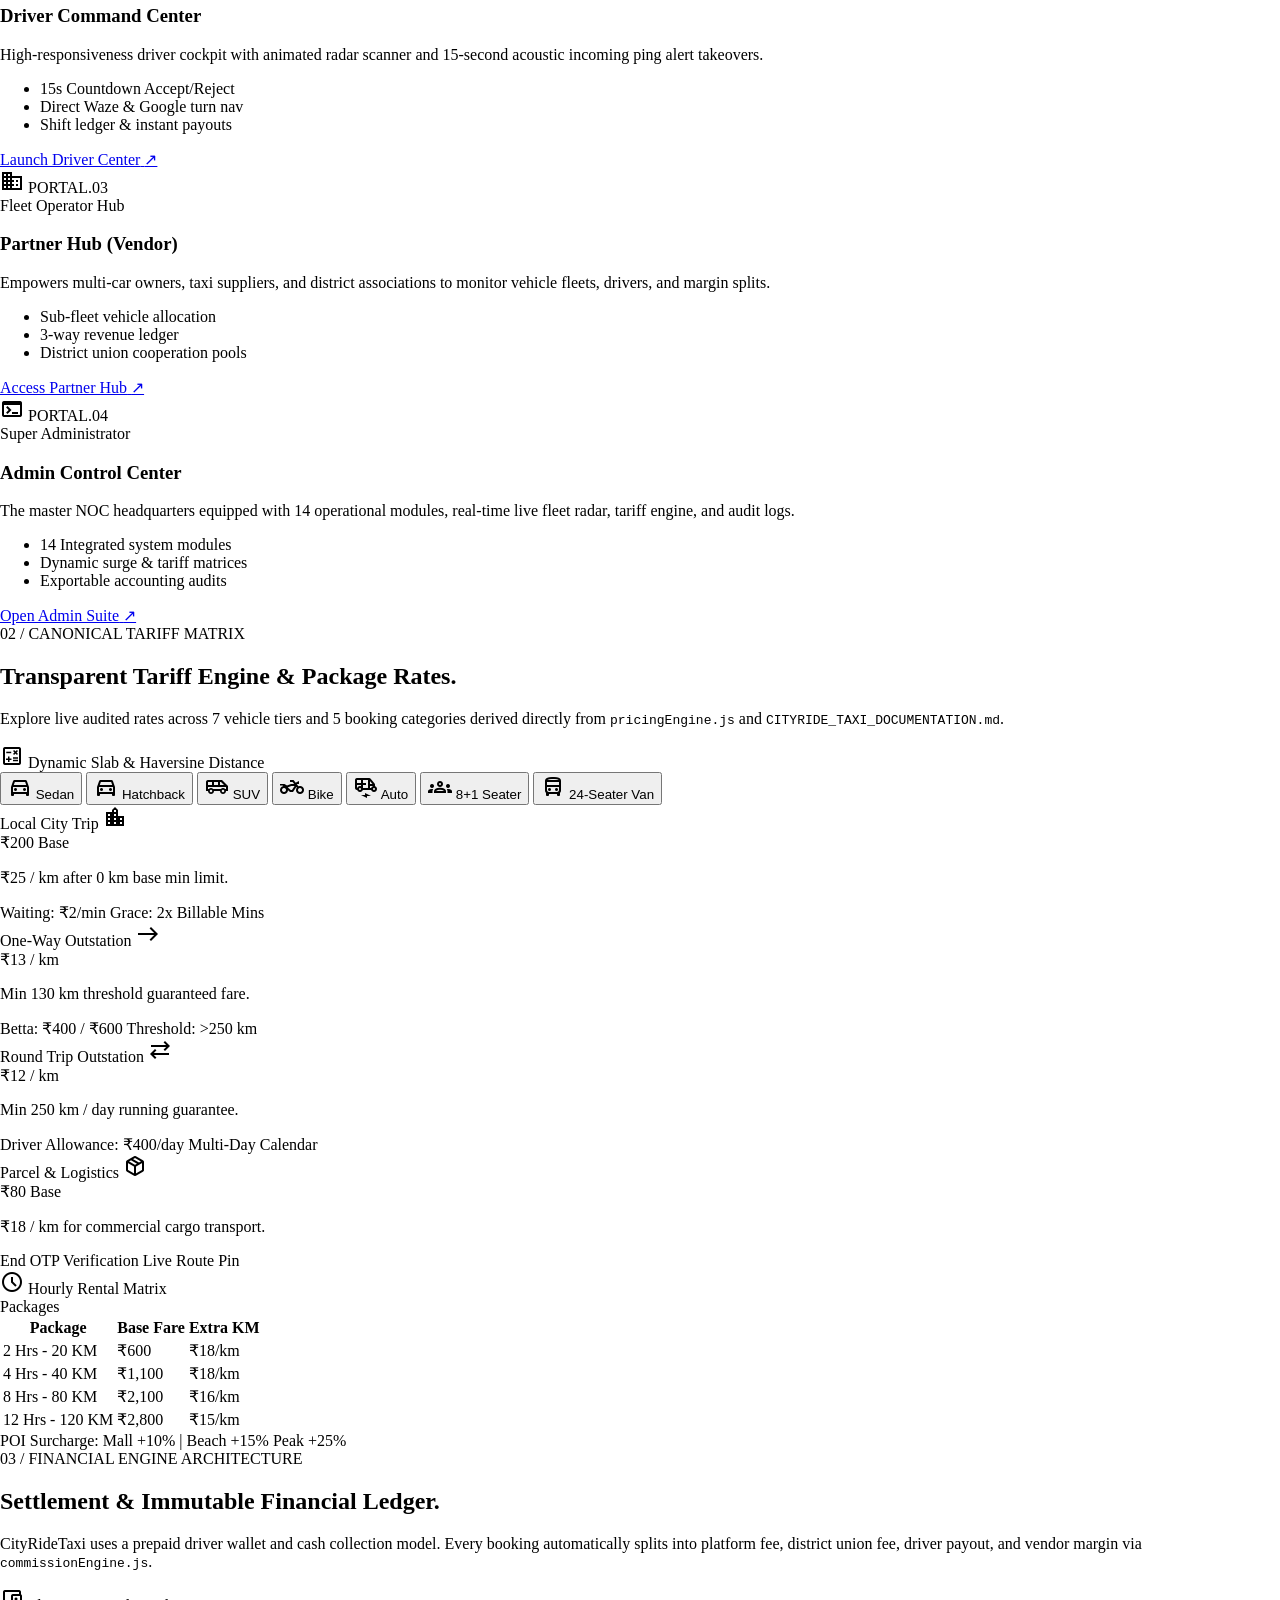
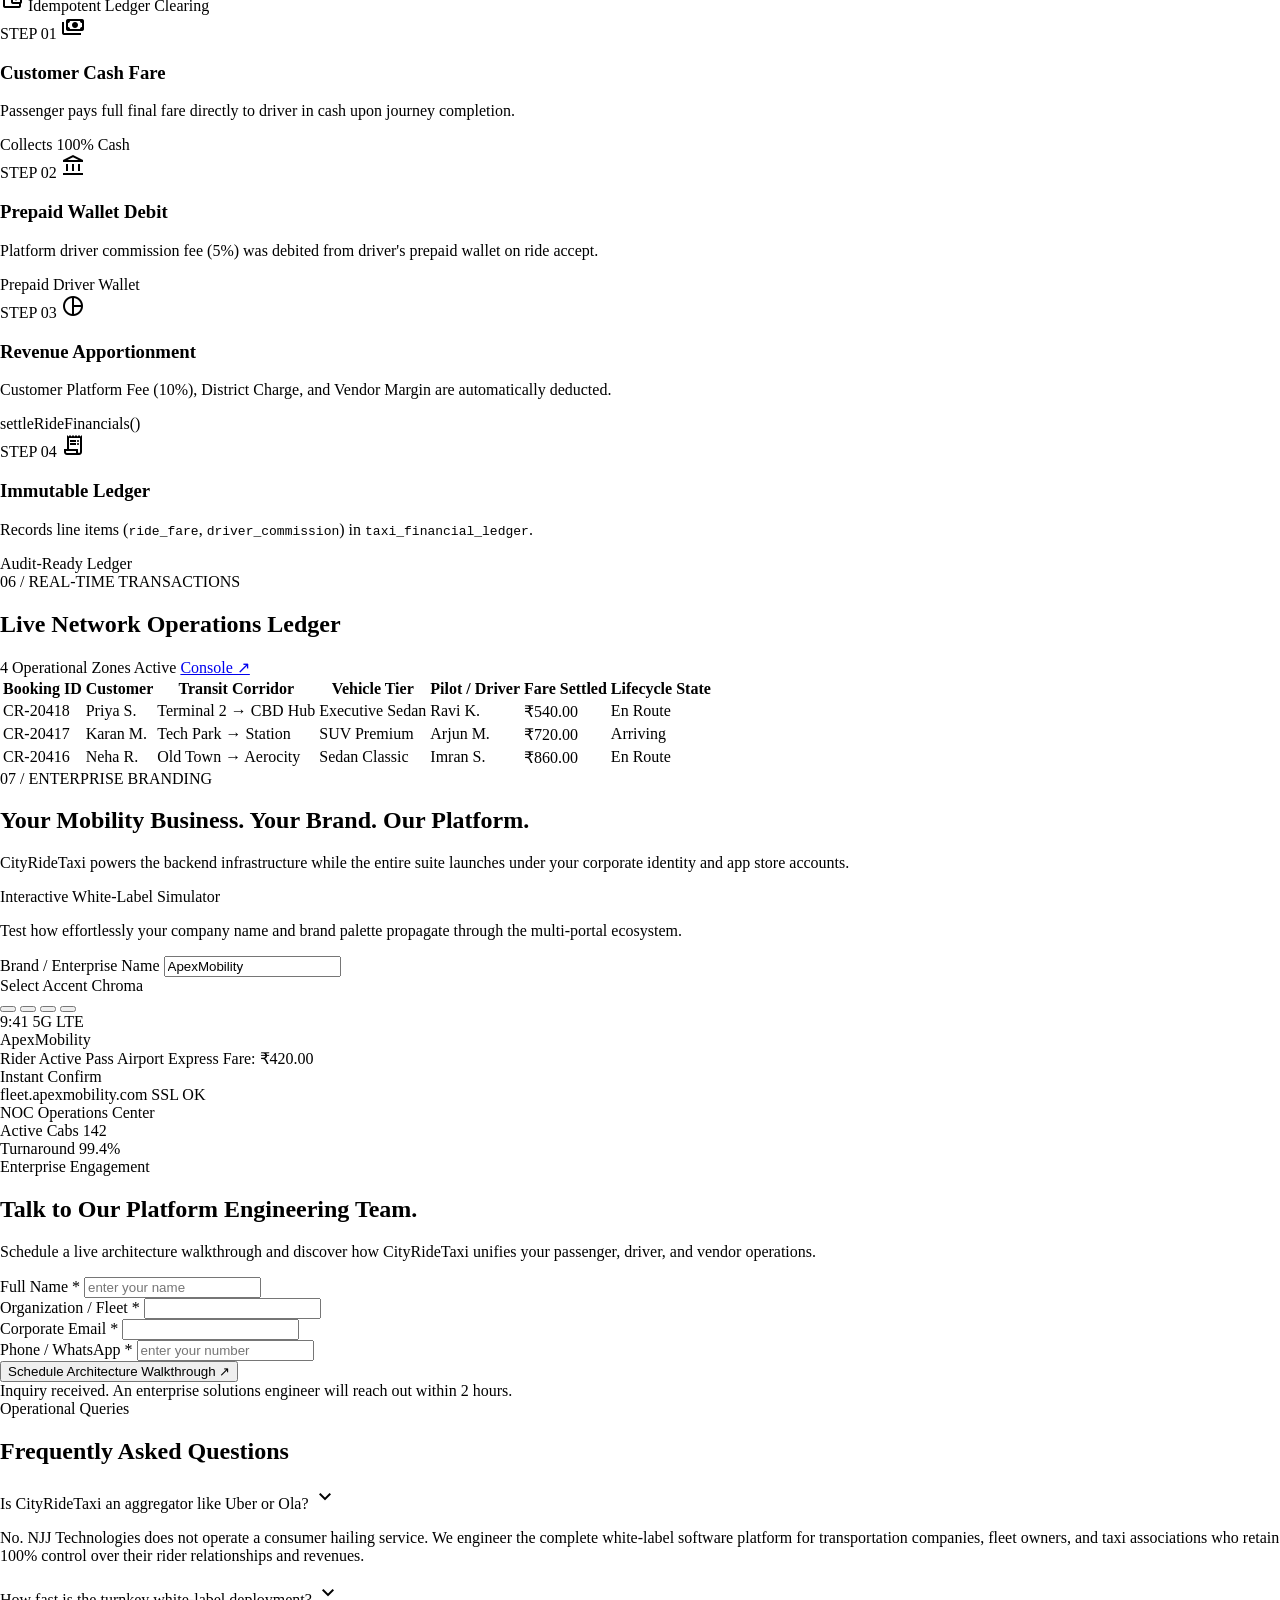
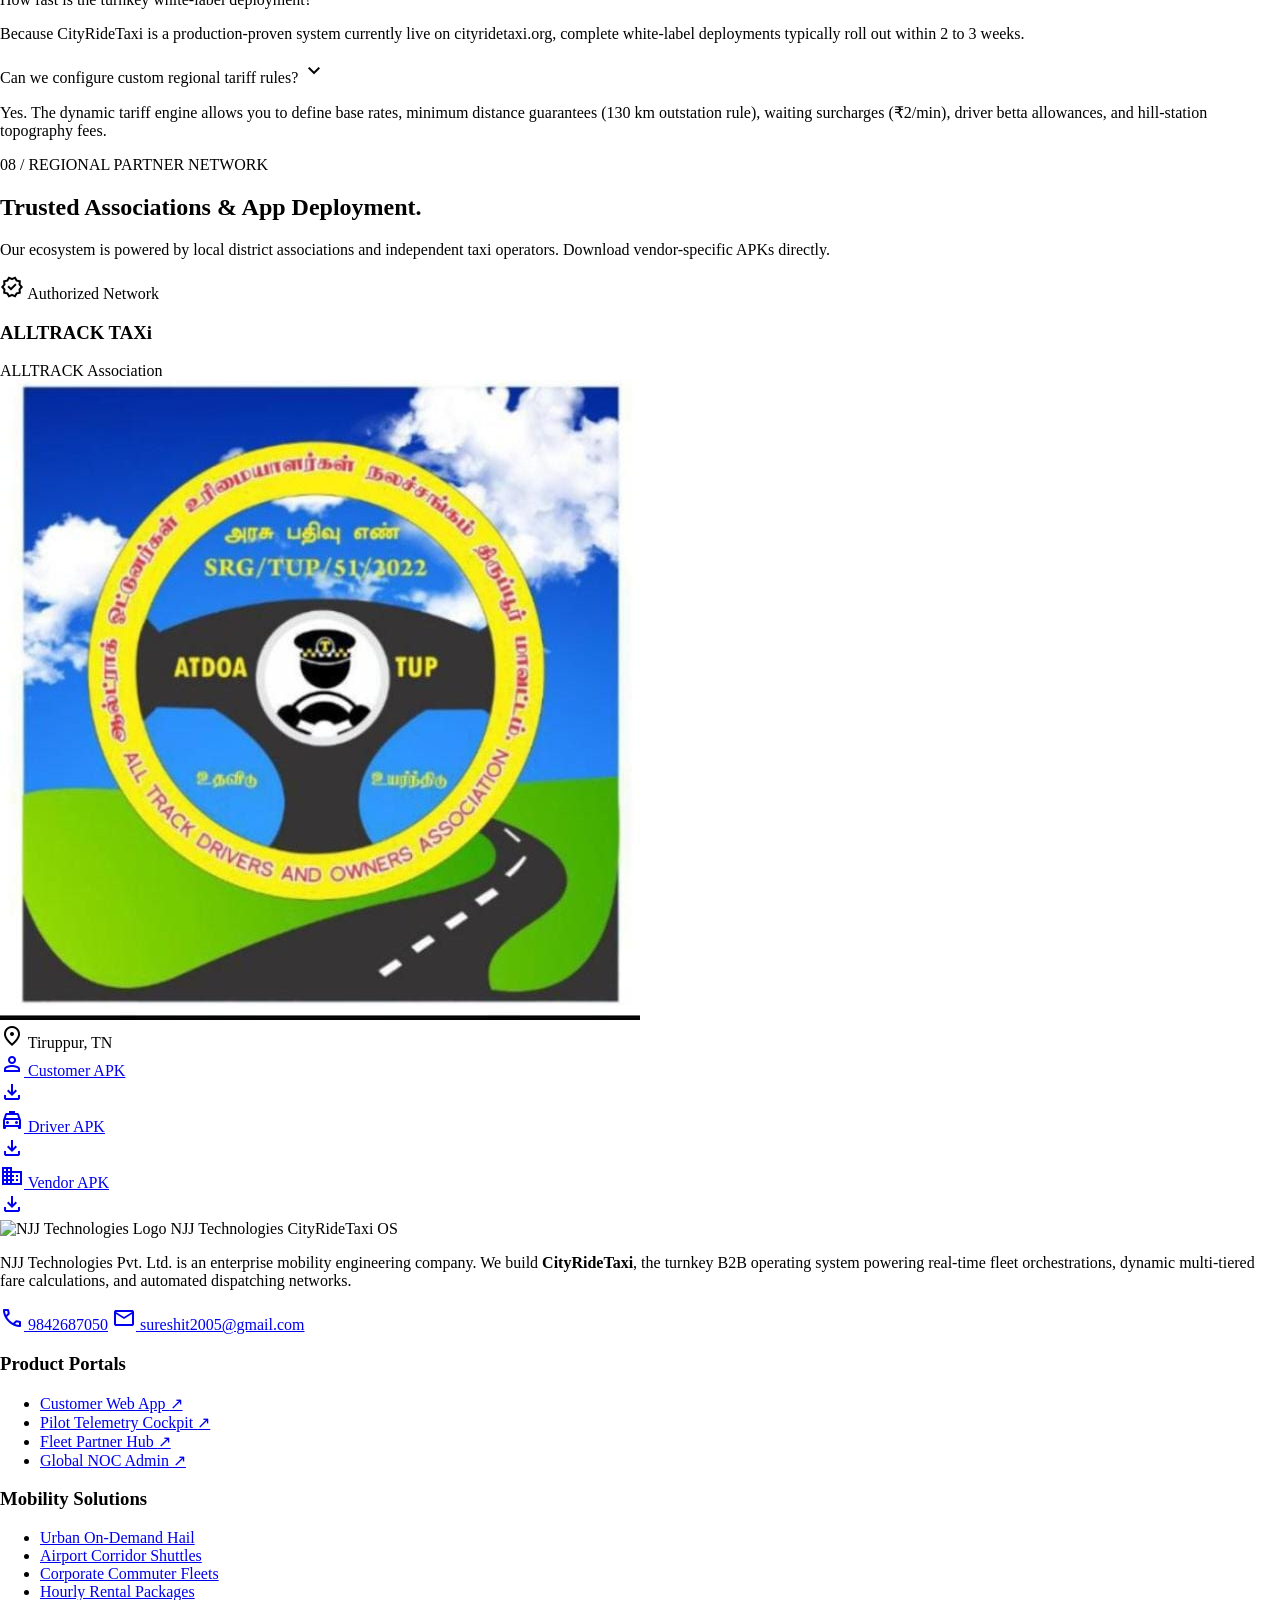
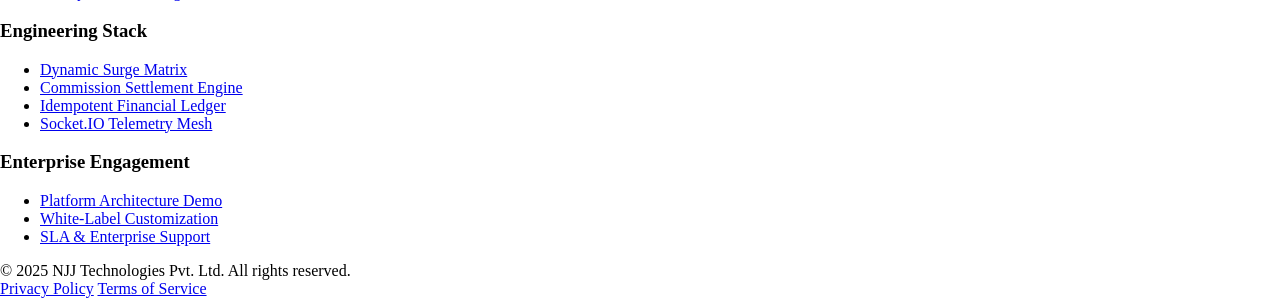
==== commit 755980ee: "Update index.html with partner section, contact info and UI fixes" ====
--- a/index.html
+++ b/index.html
@@ -122,7 +122,7 @@
 <header class="fixed top-0 left-0 right-0 z-50 bg-surface-obsidian/90 backdrop-blur-xl border-b border-surface-container-high/40 shadow-[0_4px_24px_rgba(0,0,0,0.6)]"><div class="h-16 sm:h-20 max-w-7xl mx-auto px-4 sm:px-6 lg:px-8 flex items-center justify-between gap-2 sm:gap-4">
 <!-- Brand Logo & Title -->
 <a class="flex items-center gap-2 sm:gap-3 group shrink-0 focus:outline-none" href="#">
-<img alt="NJJ Technologies Logo" class="h-6 sm:h-8 w-auto object-contain" src="https://lh3.googleusercontent.com/aida/[base64]"/>
+<img alt="NJJ" class="h-6 sm:h-8 w-auto object-contain" src="https://lh3.googleusercontent.com/aida/[base64]"/>
 <div class="flex flex-col">
 <div class="flex items-center gap-1.5">
 <span class="font-bold text-base sm:text-lg text-text-primary tracking-tight">NJJ Technologies</span>
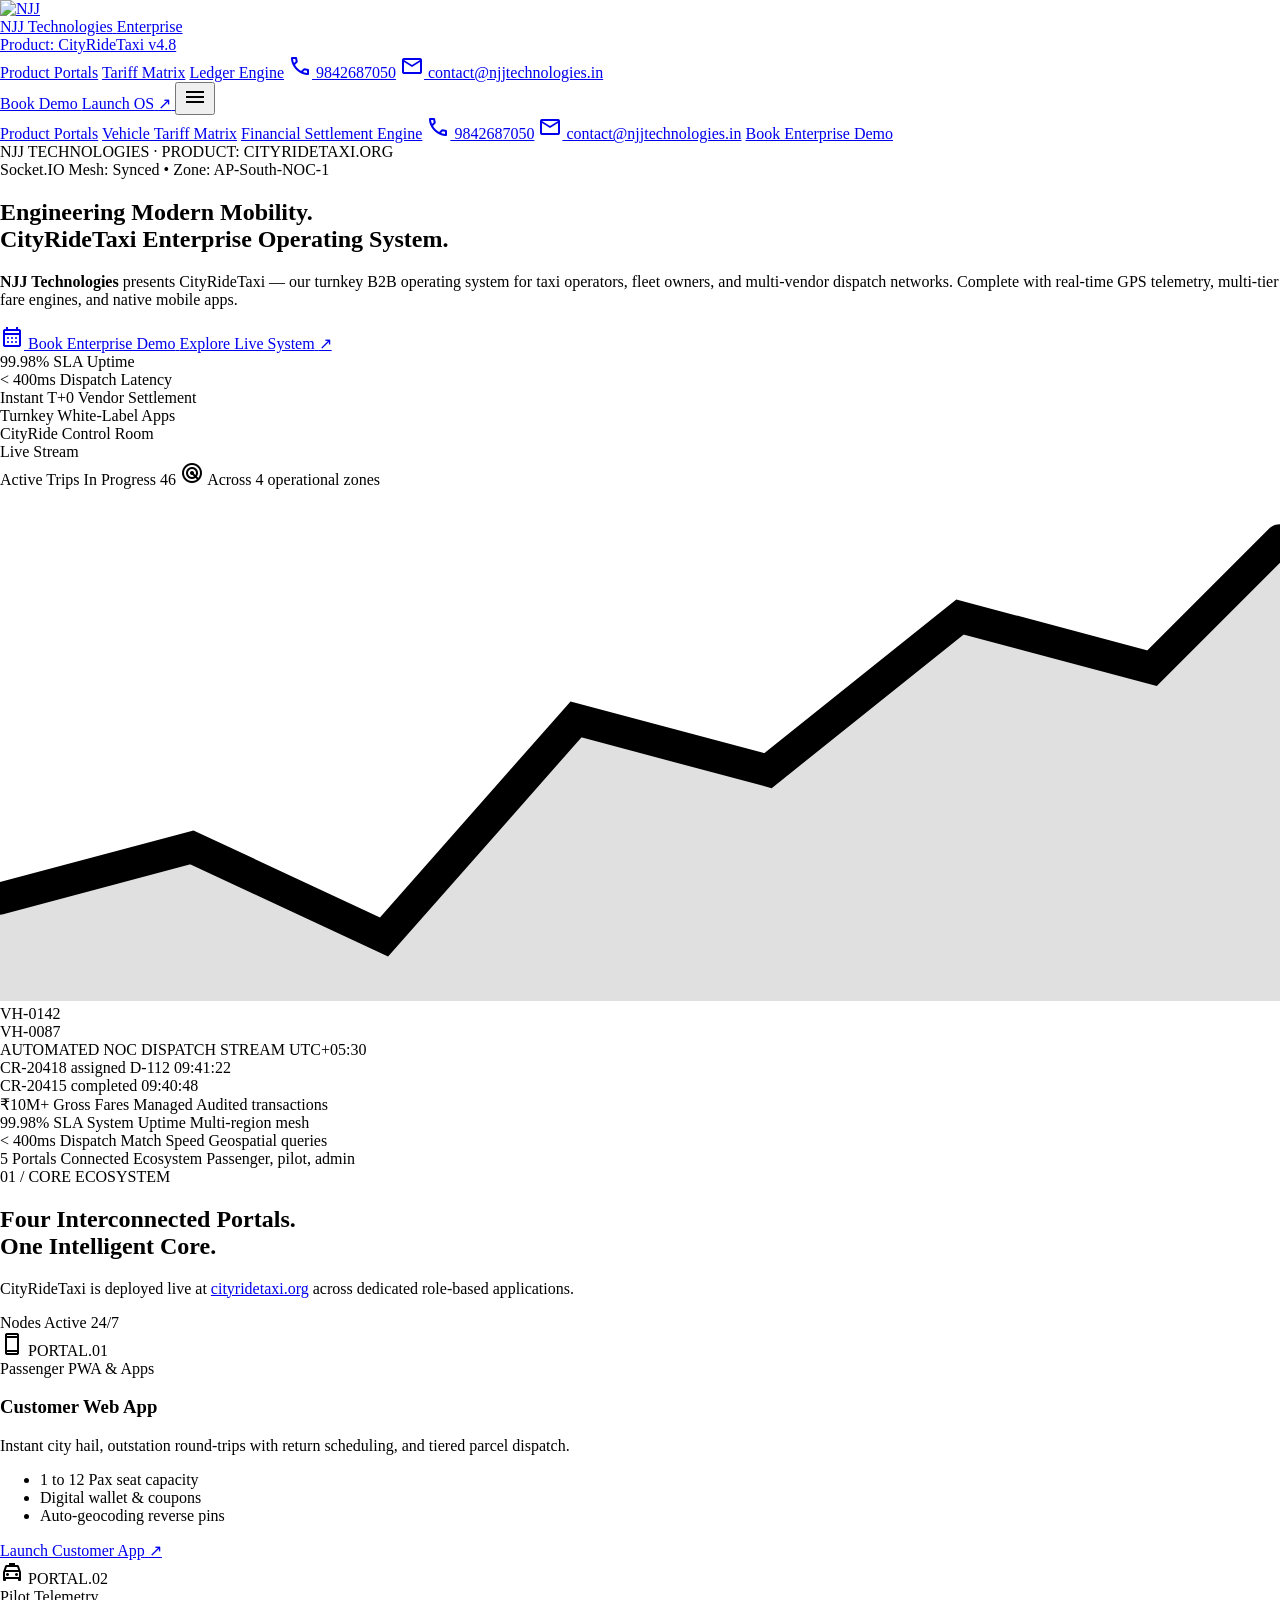
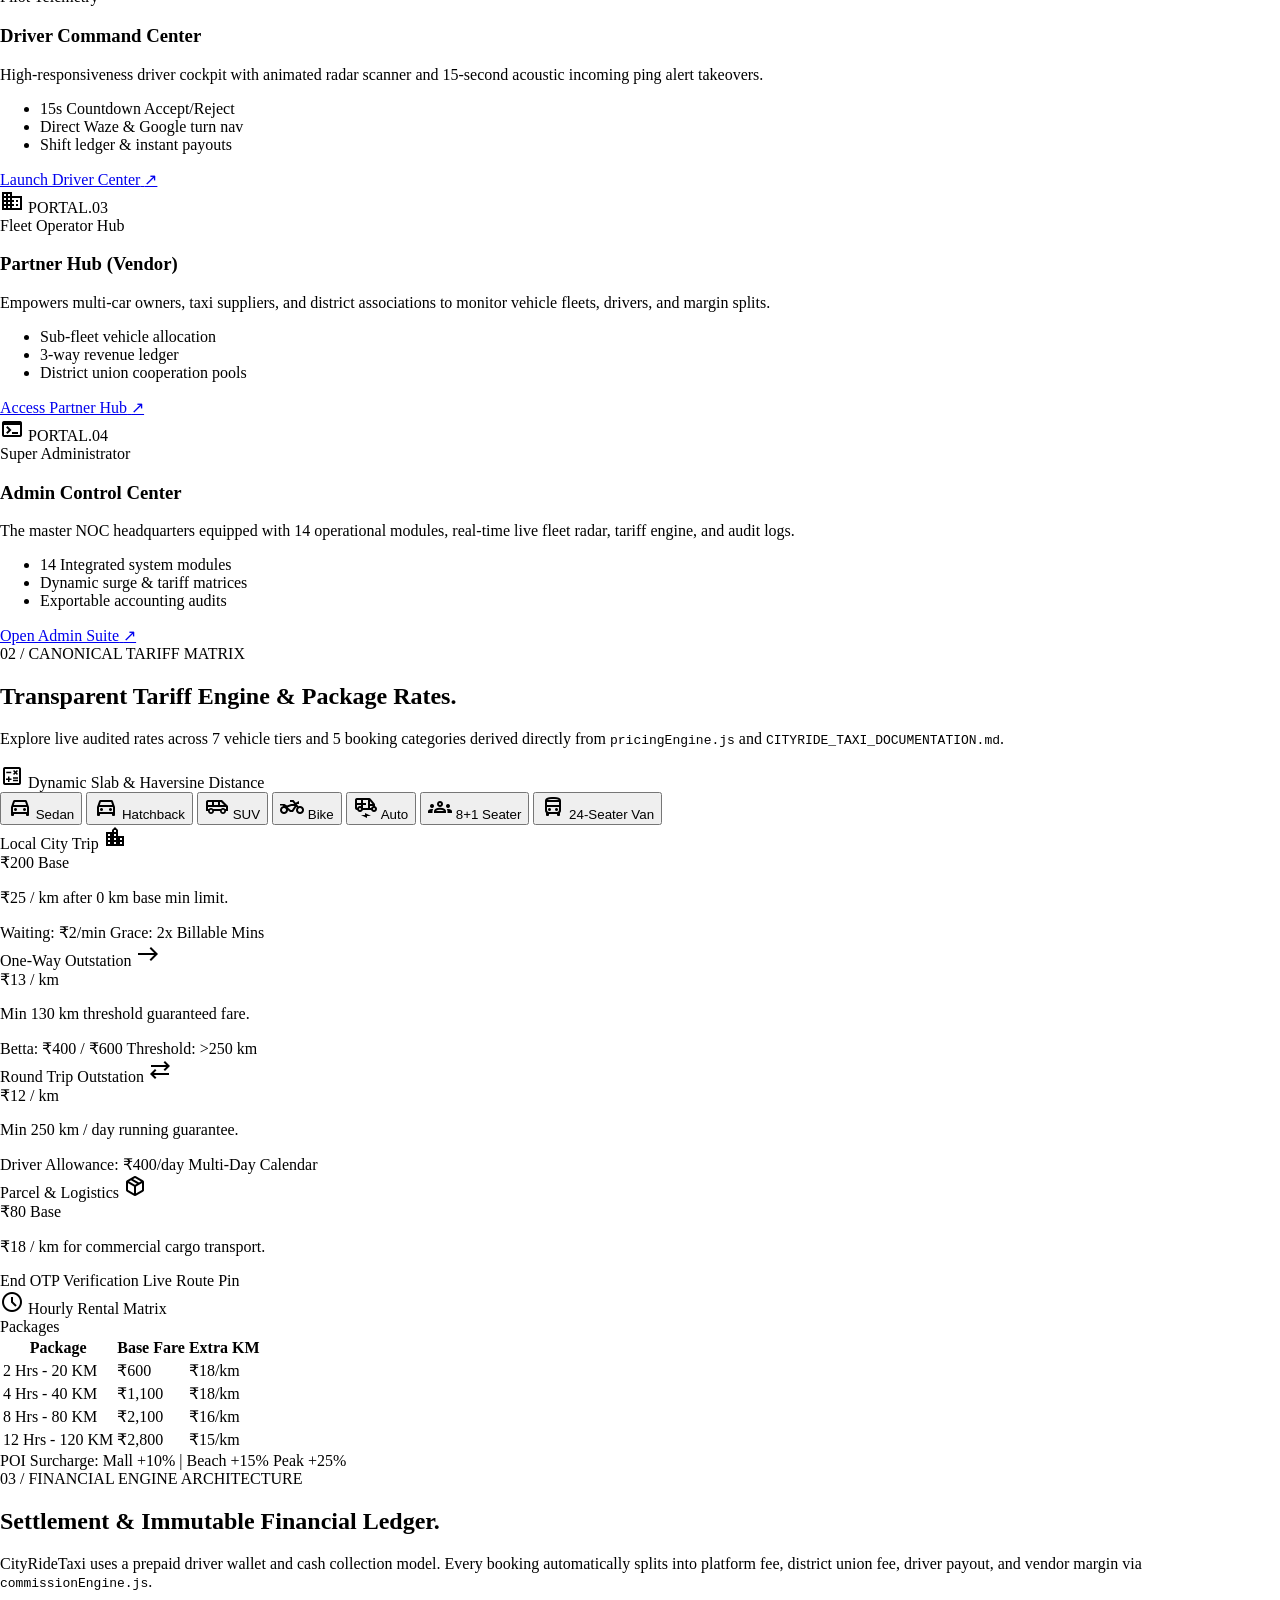
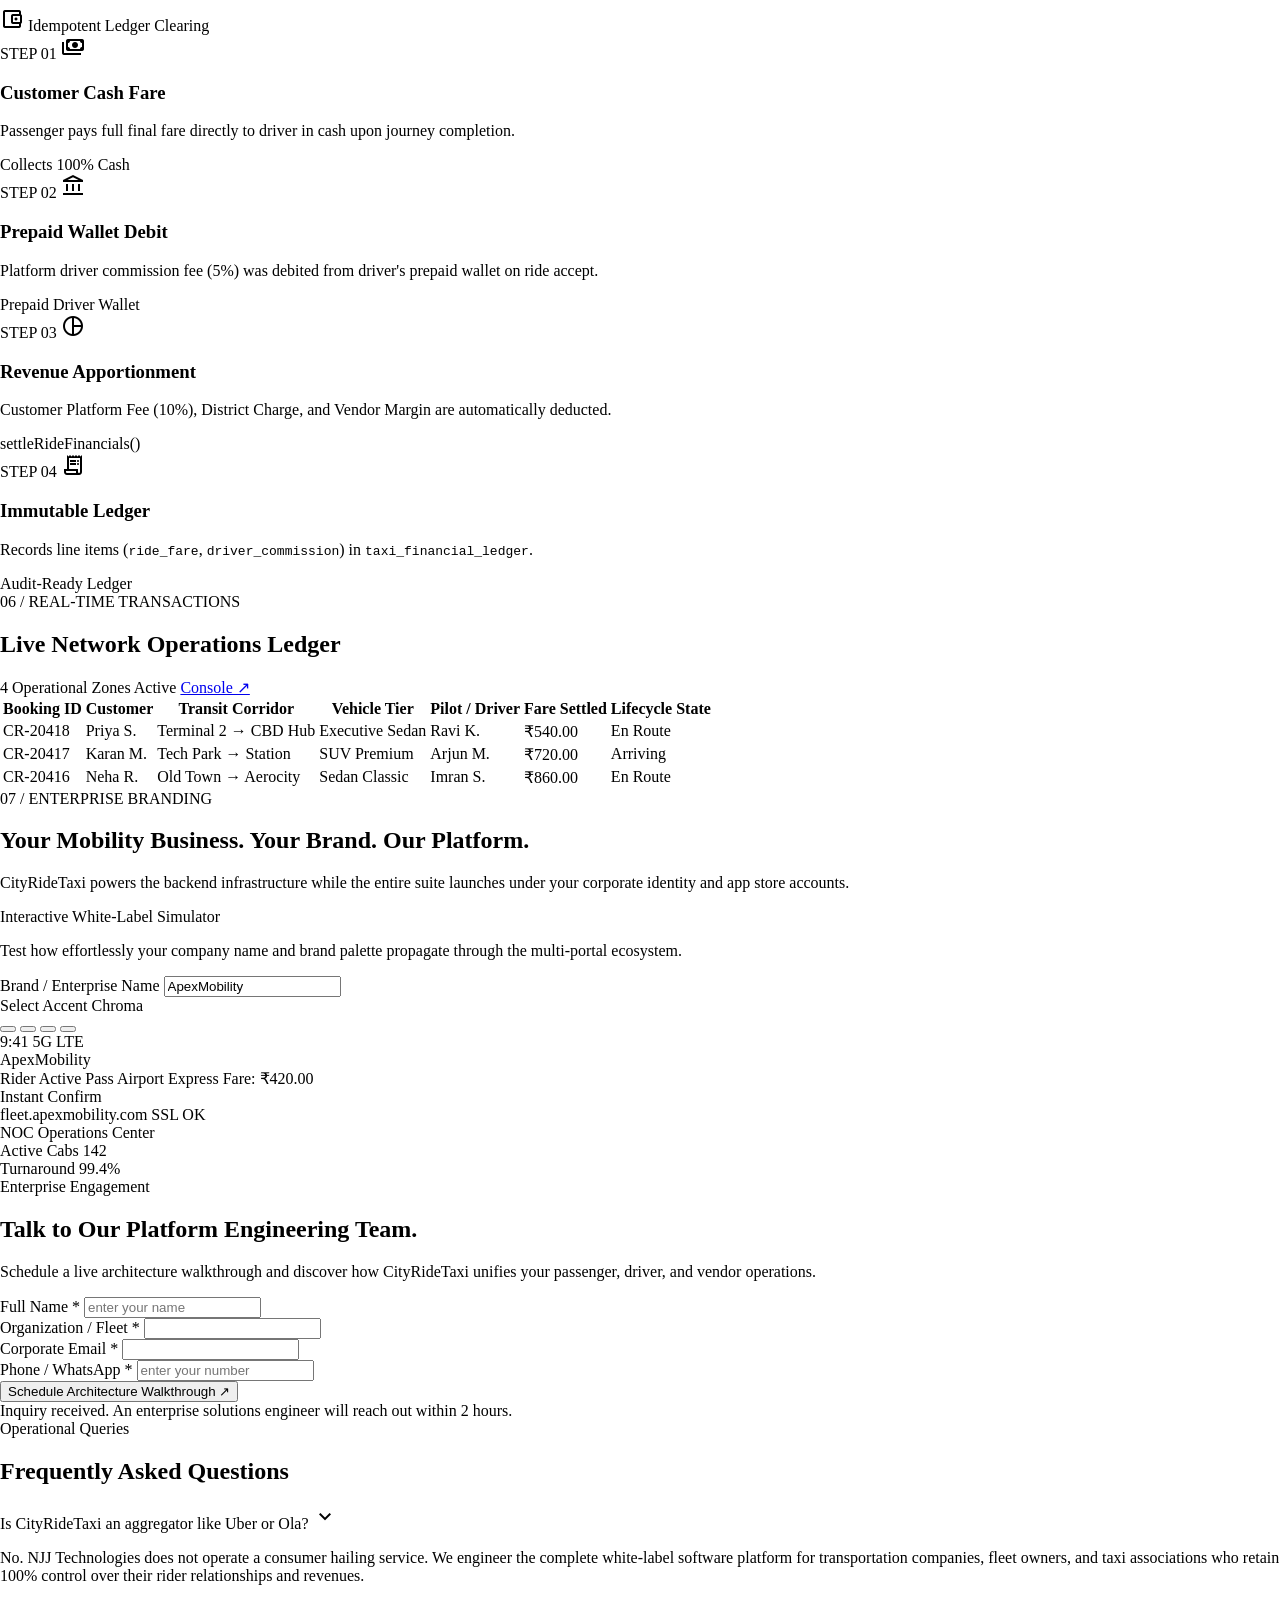
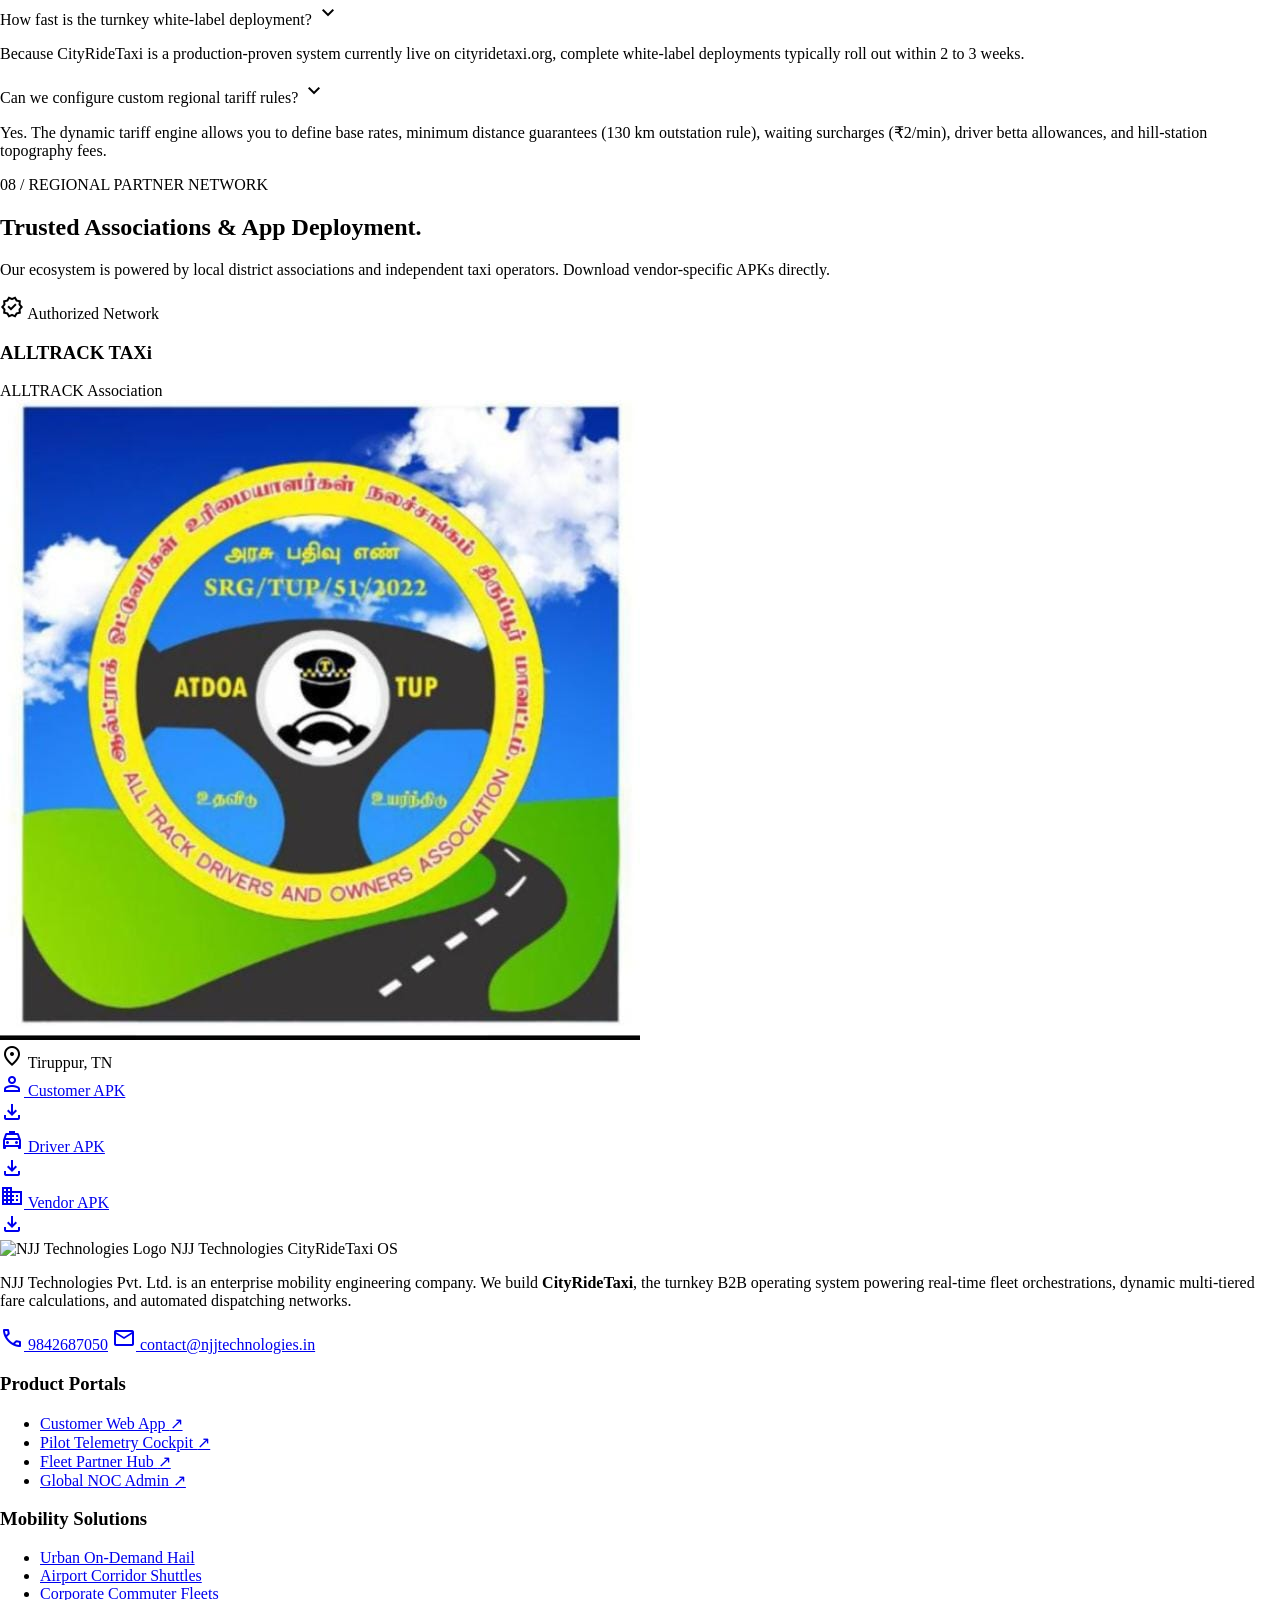
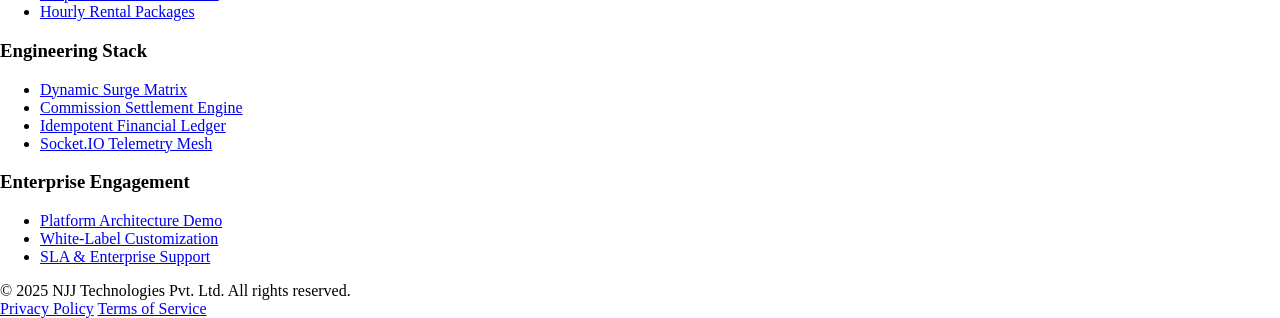
==== commit 669404ae: "Update contact info in nav and footer" ====
--- a/index.html
+++ b/index.html
@@ -137,6 +137,8 @@
 <a class="hover:text-primary transition-colors py-1" href="#portals">Product Portals</a>
 <a class="hover:text-primary transition-colors py-1" href="#tariffs">Tariff Matrix</a>
 <a class="hover:text-primary transition-colors py-1" href="#commission-ledger">Ledger Engine</a>
+<a class="hover:text-primary transition-colors py-1 flex items-center gap-1.5" href="tel:9842687050"><span class="material-symbols-outlined text-[14px]">call</span> 9842687050</a>
+<a class="hover:text-primary transition-colors py-1 flex items-center gap-1.5" href="mailto:contact@njjtechnologies.in"><span class="material-symbols-outlined text-[14px]">mail</span> contact@njjtechnologies.in</a>
 </nav>
 
 <!-- Right Side Actions & Mobile Menu Toggle -->
@@ -164,6 +166,8 @@
 <a class="block py-2 text-sm font-medium text-text-primary hover:text-primary transition-colors border-b border-surface-container/50" href="#portals" onclick="toggleMobileMenu()">Product Portals</a>
 <a class="block py-2 text-sm font-medium text-text-primary hover:text-primary transition-colors border-b border-surface-container/50" href="#tariffs" onclick="toggleMobileMenu()">Vehicle Tariff Matrix</a>
 <a class="block py-2 text-sm font-medium text-text-primary hover:text-primary transition-colors border-b border-surface-container/50" href="#commission-ledger" onclick="toggleMobileMenu()">Financial Settlement Engine</a>
+<a class="py-2 text-sm font-medium text-text-primary hover:text-primary transition-colors border-b border-surface-container/50 flex items-center gap-2" href="tel:9842687050"><span class="material-symbols-outlined text-[16px]">call</span> 9842687050</a>
+<a class="py-2 text-sm font-medium text-text-primary hover:text-primary transition-colors border-b border-surface-container/50 flex items-center gap-2" href="mailto:contact@njjtechnologies.in"><span class="material-symbols-outlined text-[16px]">mail</span> contact@njjtechnologies.in</a>
 <a class="block py-2.5 text-center text-sm font-semibold rounded-lg bg-surface-slate-elevated text-text-primary hover:bg-surface-bright transition-all" href="#enterprise-lead" onclick="toggleMobileMenu()">Book Enterprise Demo</a>
 </div>
 </header>
@@ -1202,7 +1206,7 @@
       organization: document.getElementById('ent-org').value,
       reply_to:     document.getElementById('ent-email').value,
       phone:        document.getElementById('ent-phone').value,
-      to_email:     'sureshit2005@gmail.com'
+      to_email:     'contact@njjtechnologies.in'
     };
 
     if (btn) { btn.disabled = true; btn.textContent = 'Sending…'; }
@@ -1214,7 +1218,7 @@
       })
       .catch(function(err) {
         if (btn) { btn.disabled = false; btn.textContent = 'Schedule Architecture Walkthrough ↗'; }
-        alert('Failed to send. Please try again or email us directly at sureshit2005@gmail.com\n\nError: ' + JSON.stringify(err));
+        alert('Failed to send. Please try again or email us directly at contact@njjtechnologies.in\n\nError: ' + JSON.stringify(err));
       });
   }
 </script>
@@ -1232,7 +1236,7 @@
 <p class="text-xs text-on-surface-variant max-w-sm leading-relaxed">NJJ Technologies Pvt. Ltd. is an enterprise mobility engineering company. We build <strong class="text-text-primary">CityRideTaxi</strong>, the turnkey B2B operating system powering real-time fleet orchestrations, dynamic multi-tiered fare calculations, and automated dispatching networks.</p>
 <div class="flex flex-col gap-1.5 mt-2 text-xs text-on-surface-variant font-medium">
 <a href="tel:9842687050" class="inline-flex items-center gap-2 hover:text-primary transition-colors w-max"><span class="material-symbols-outlined text-[14px]">call</span> 9842687050</a>
-<a href="mailto:sureshit2005@gmail.com" class="inline-flex items-center gap-2 hover:text-primary transition-colors w-max"><span class="material-symbols-outlined text-[14px]">mail</span> sureshit2005@gmail.com</a>
+<a href="mailto:contact@njjtechnologies.in" class="inline-flex items-center gap-2 hover:text-primary transition-colors w-max"><span class="material-symbols-outlined text-[14px]">mail</span> contact@njjtechnologies.in</a>
 </div>
 </div>
 
